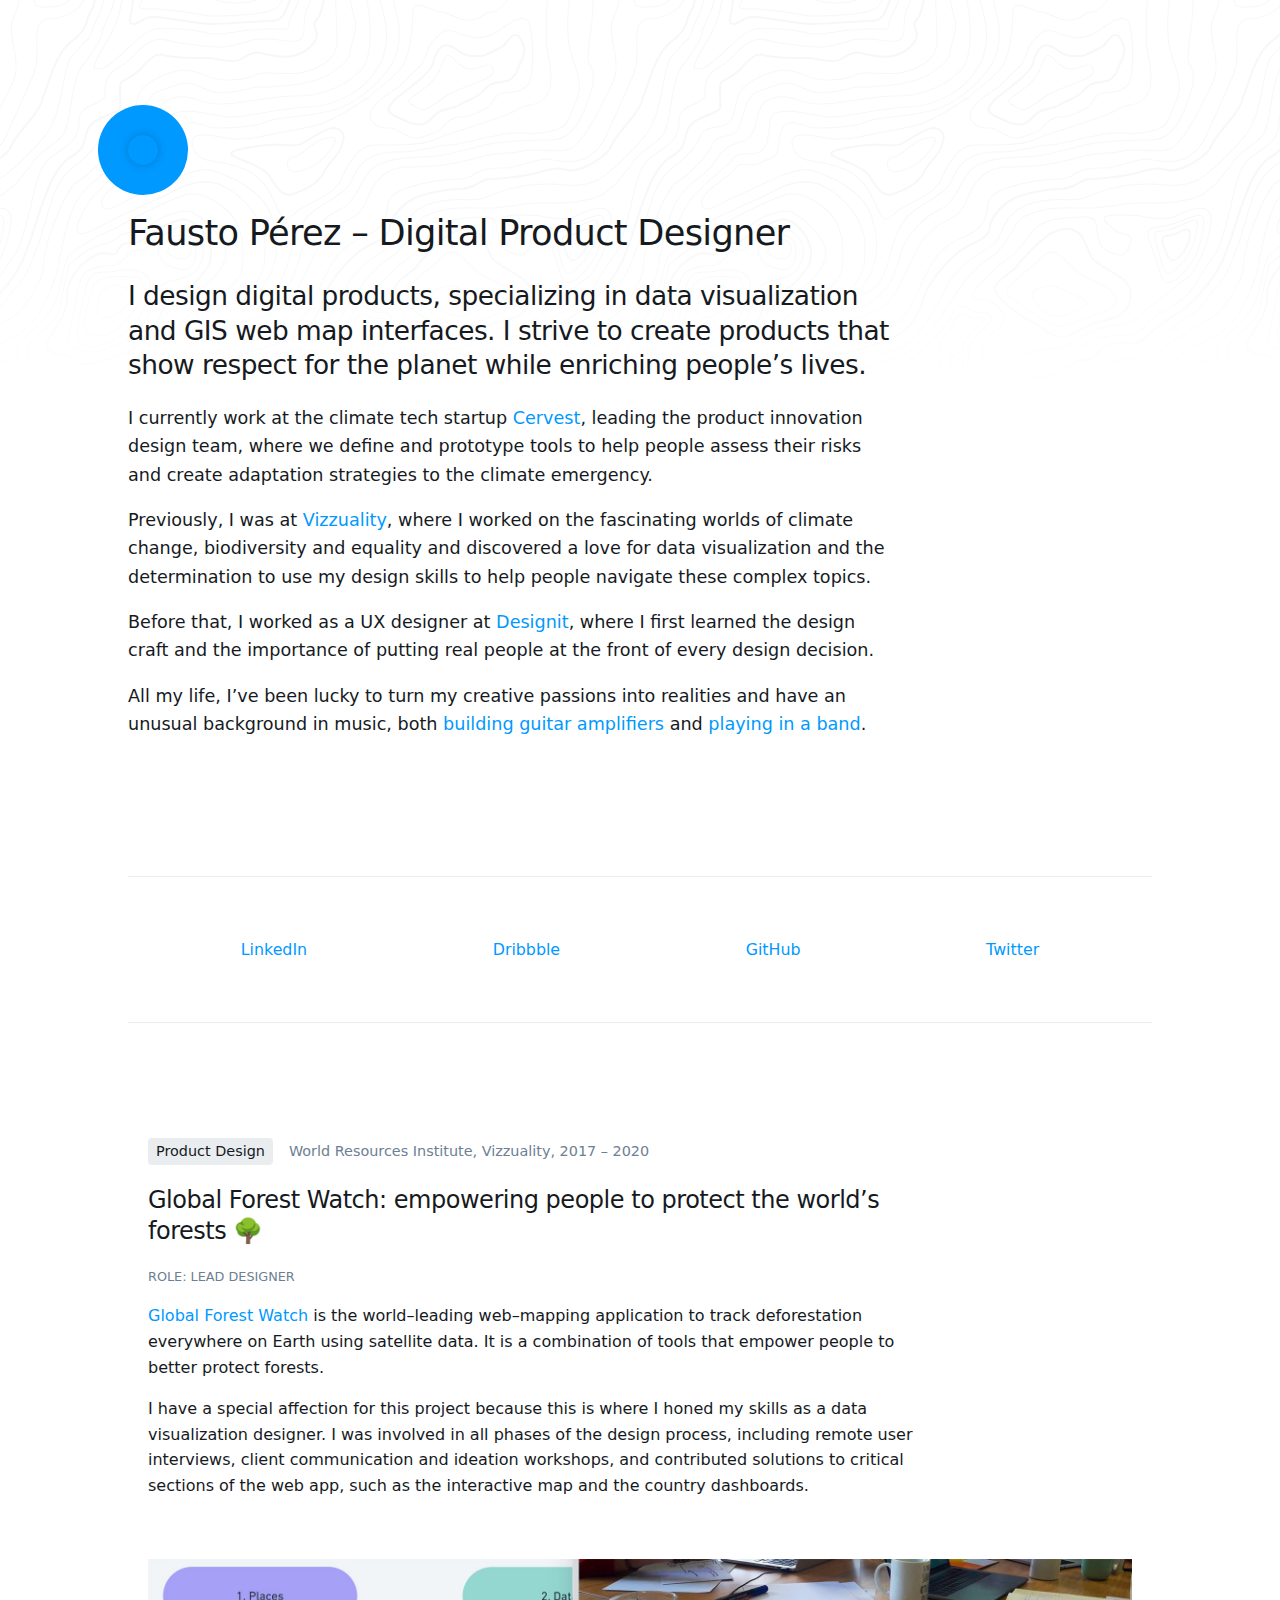
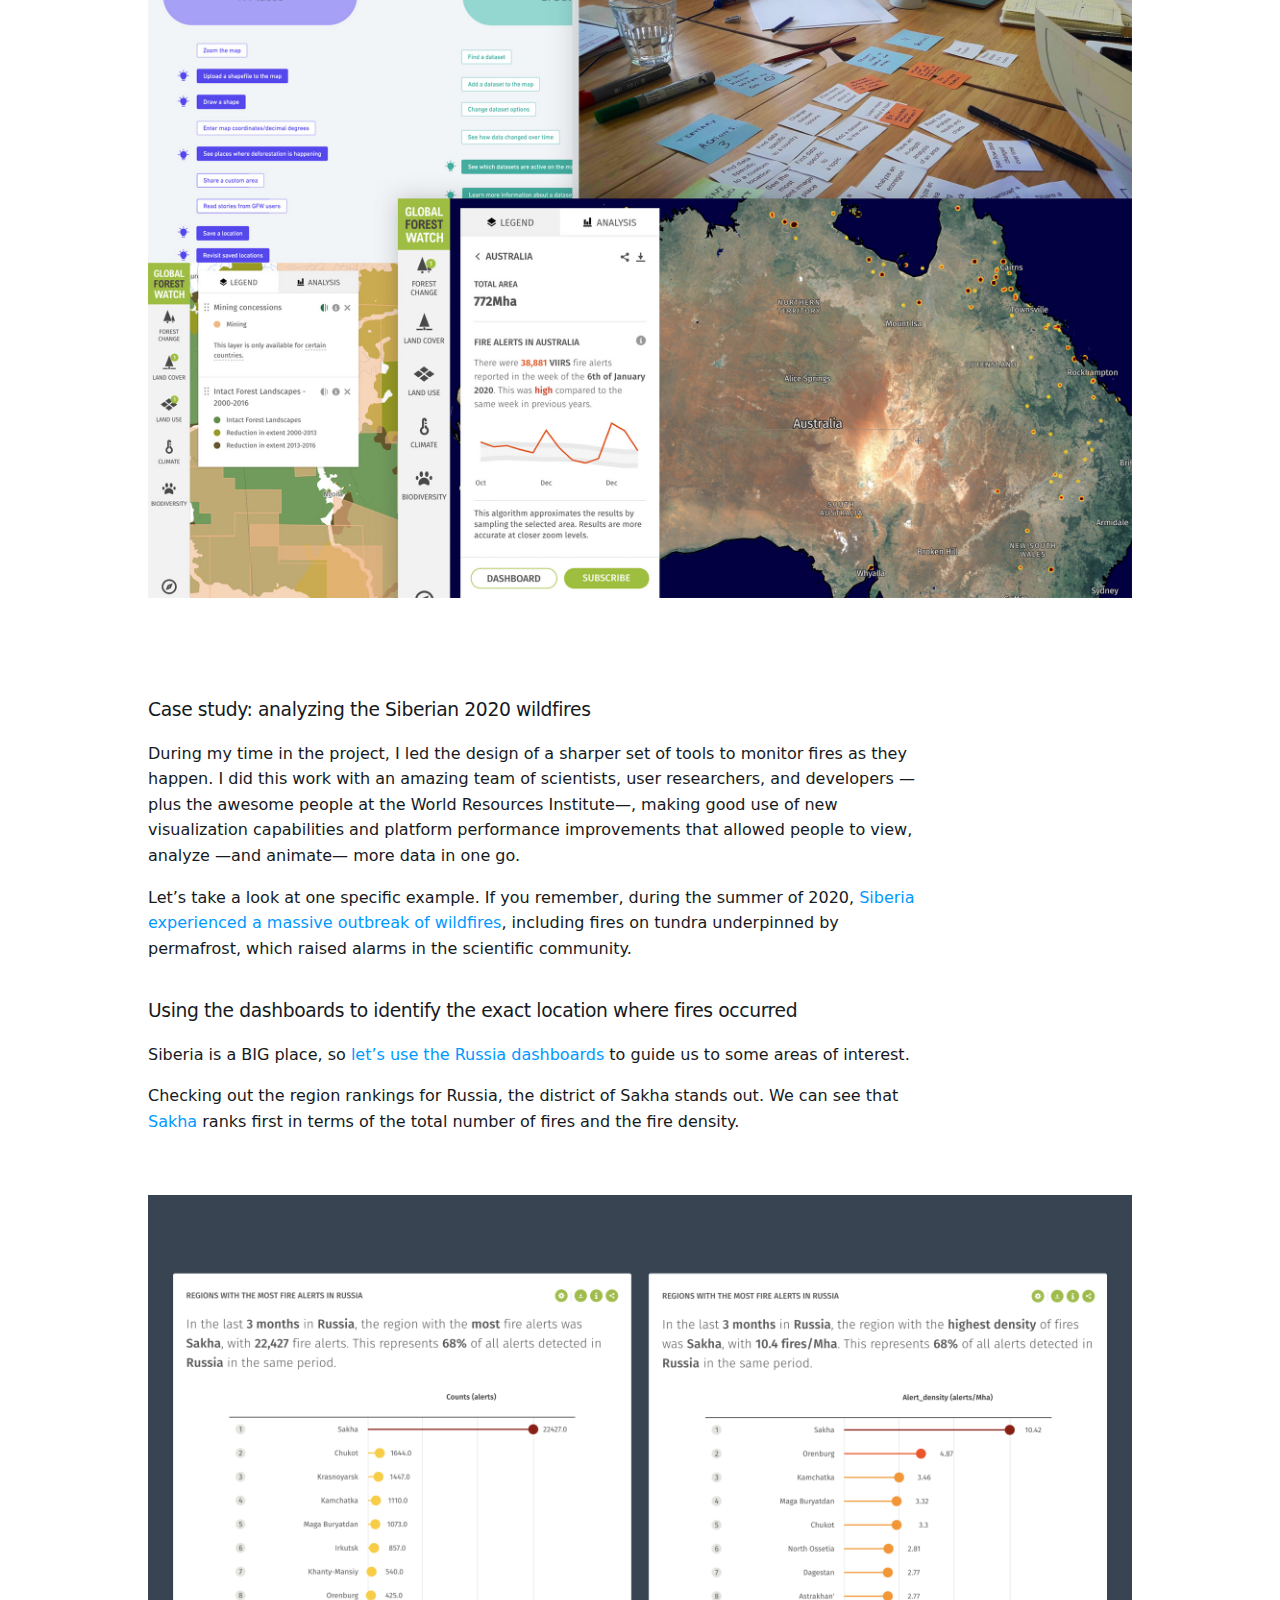
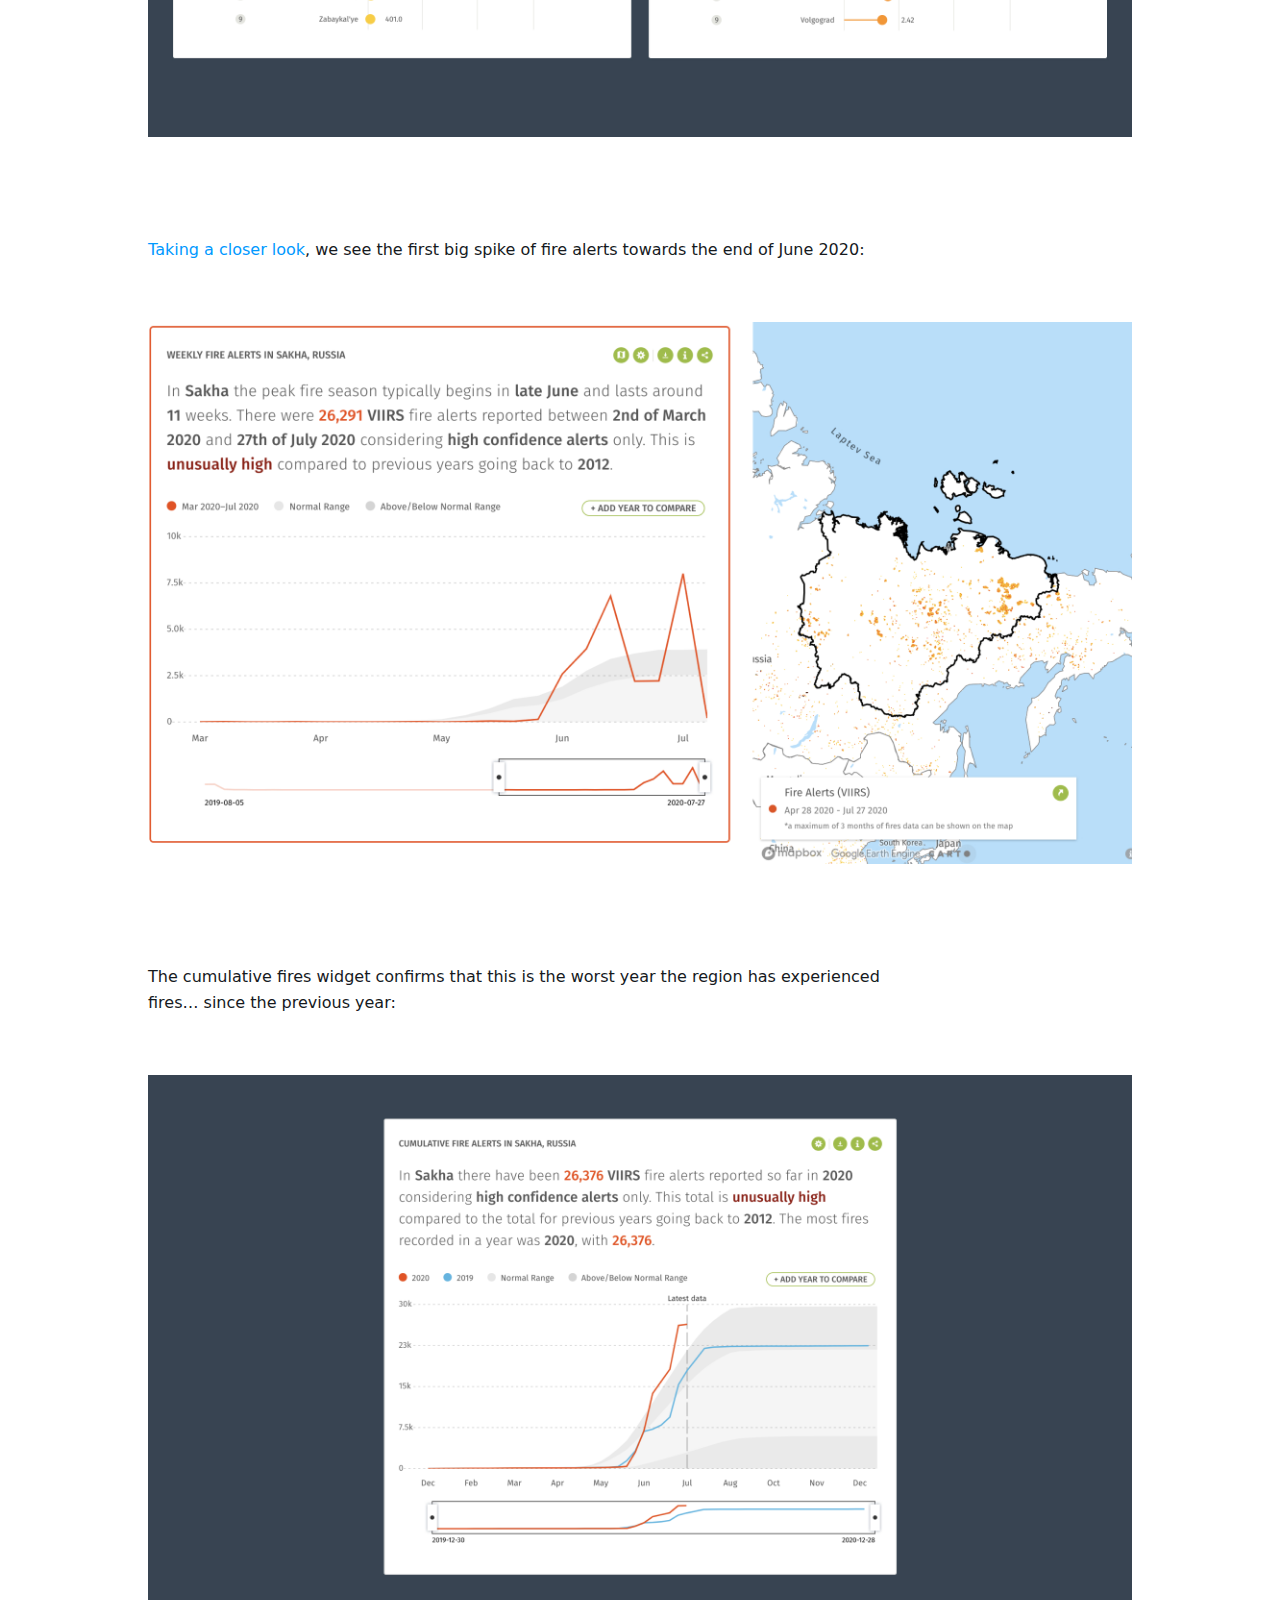
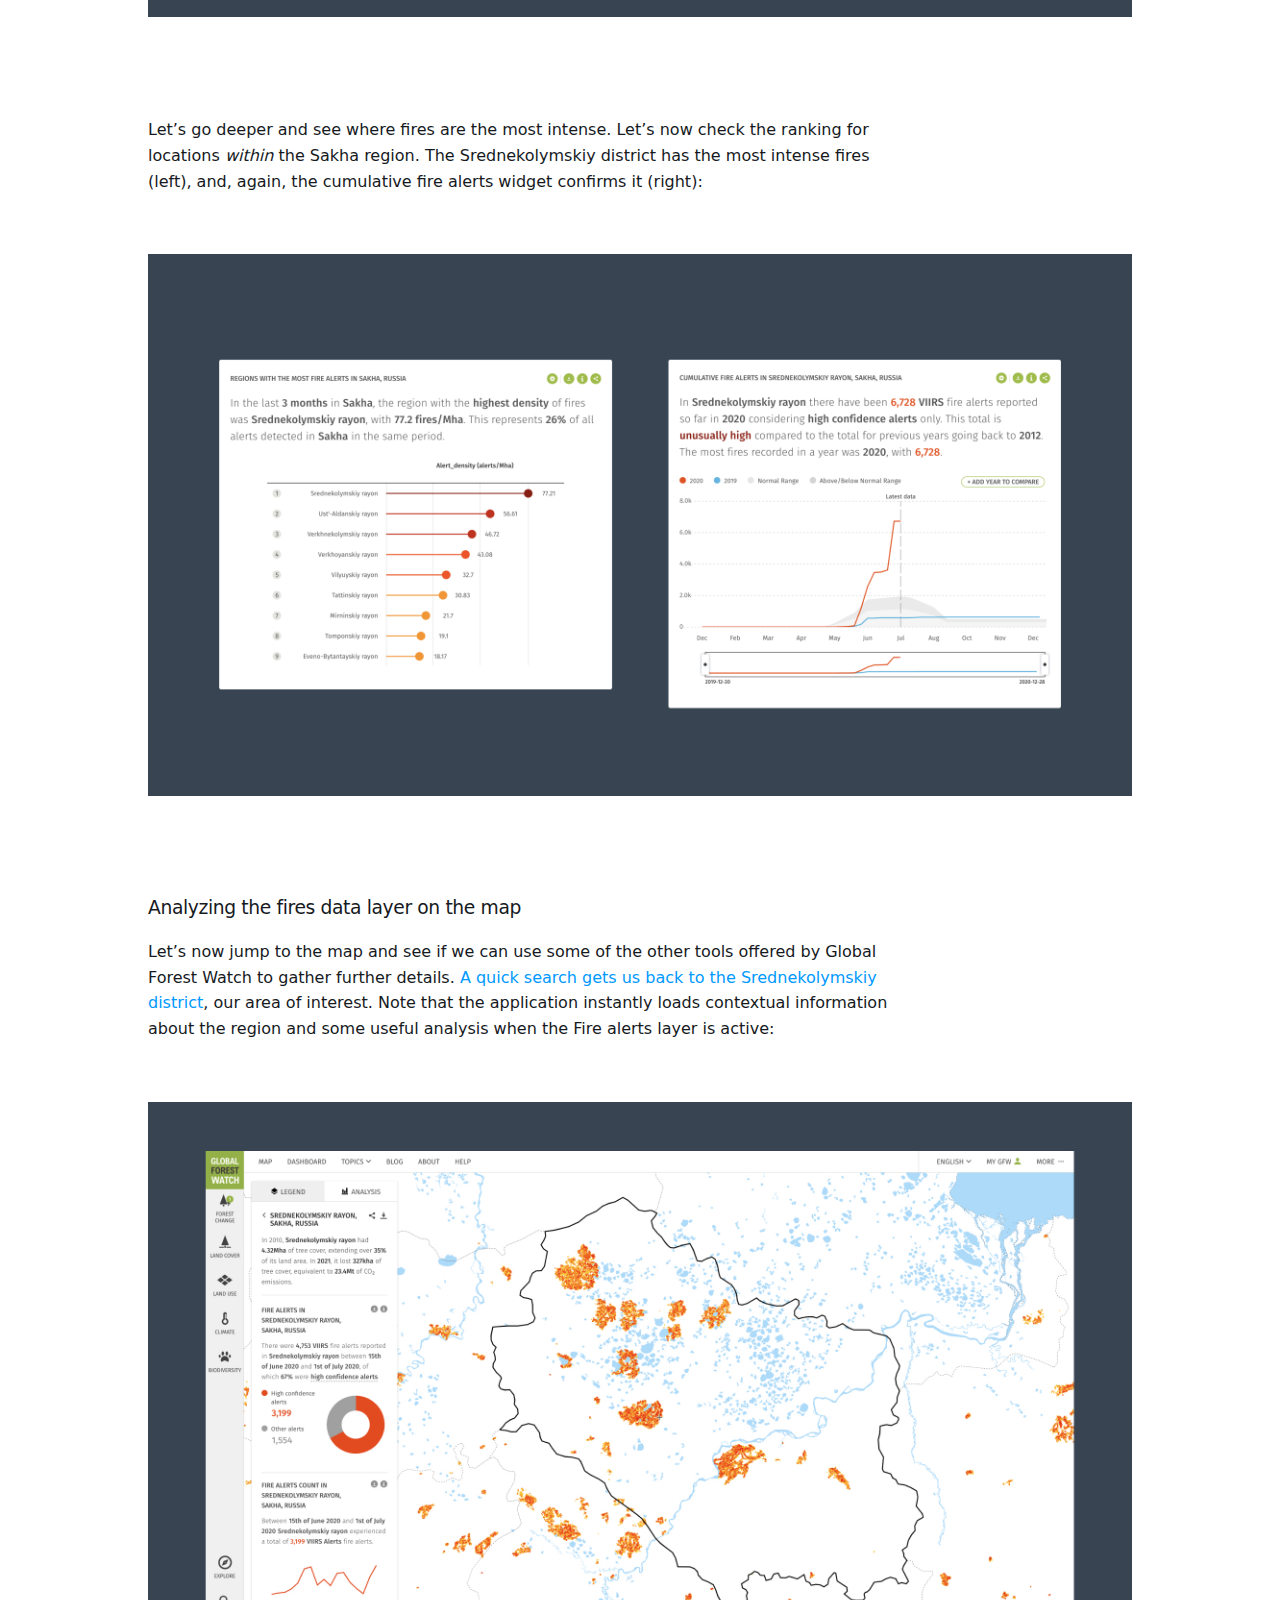
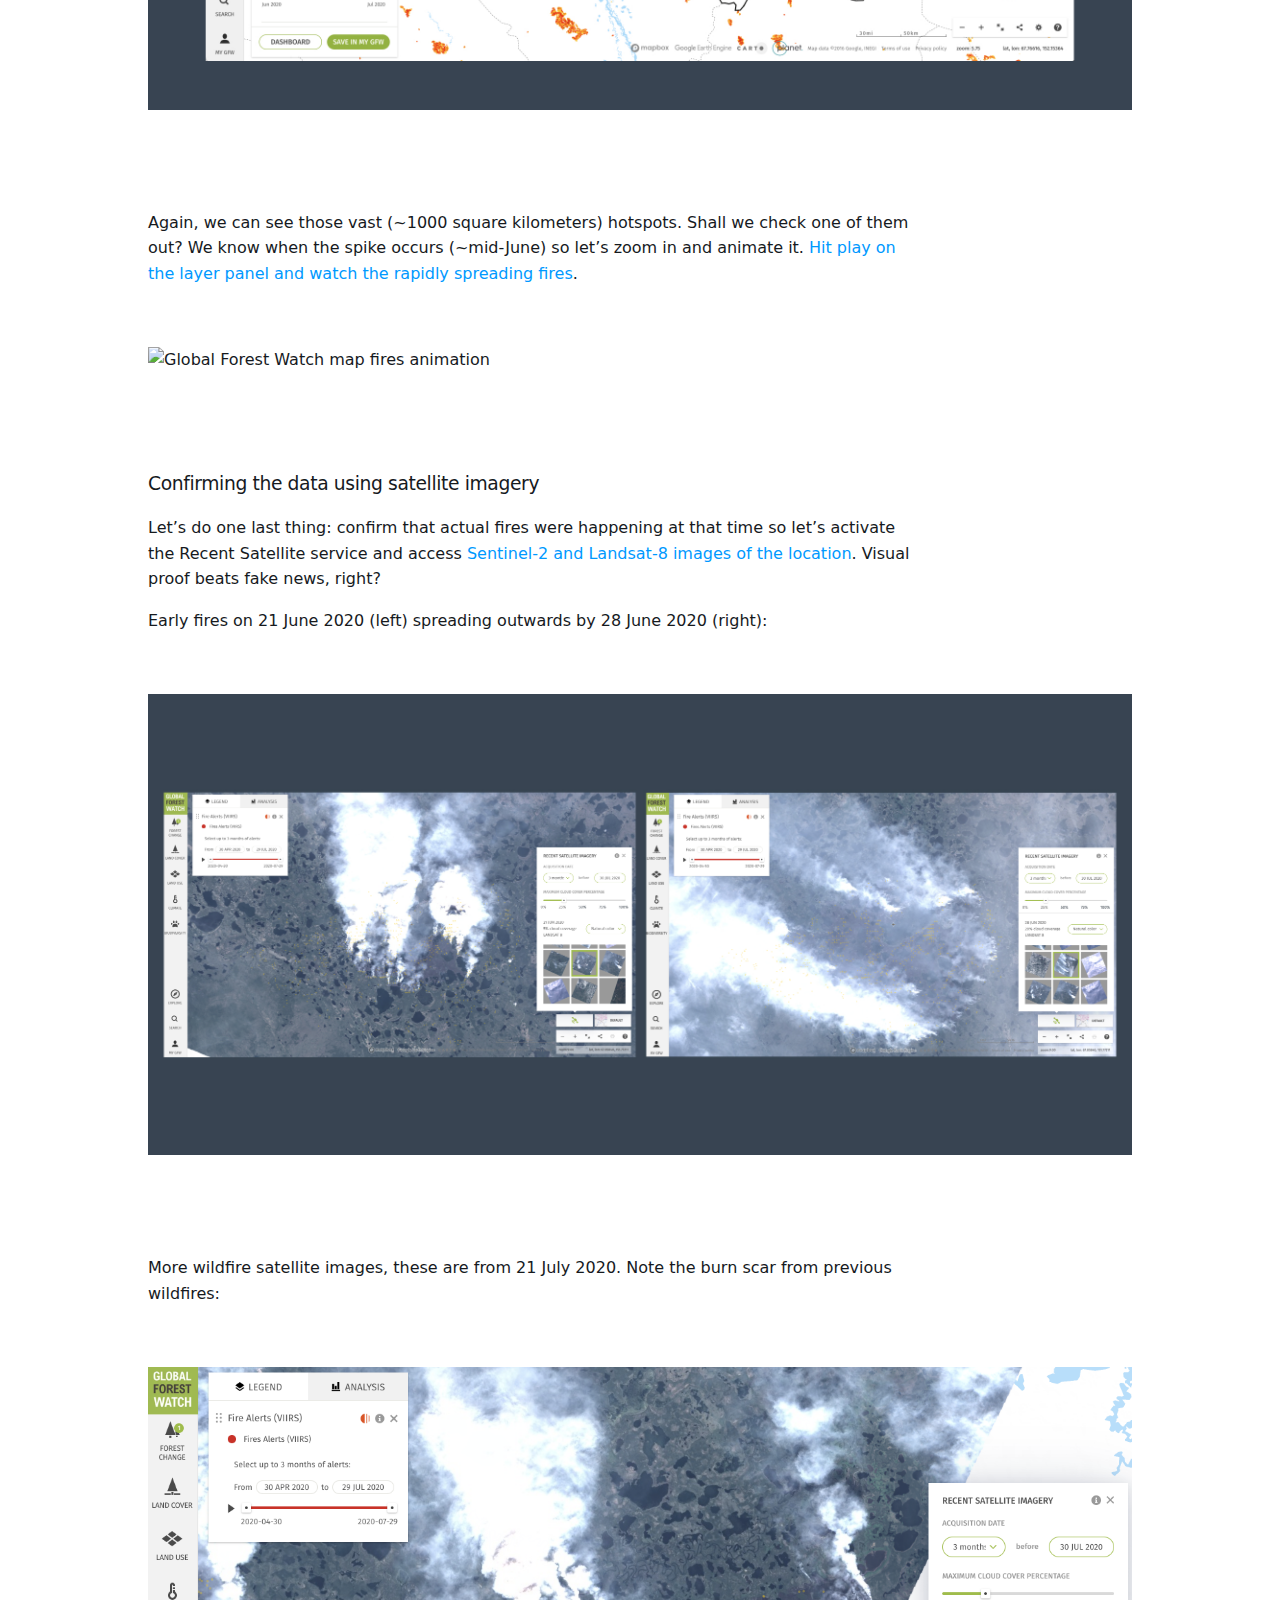
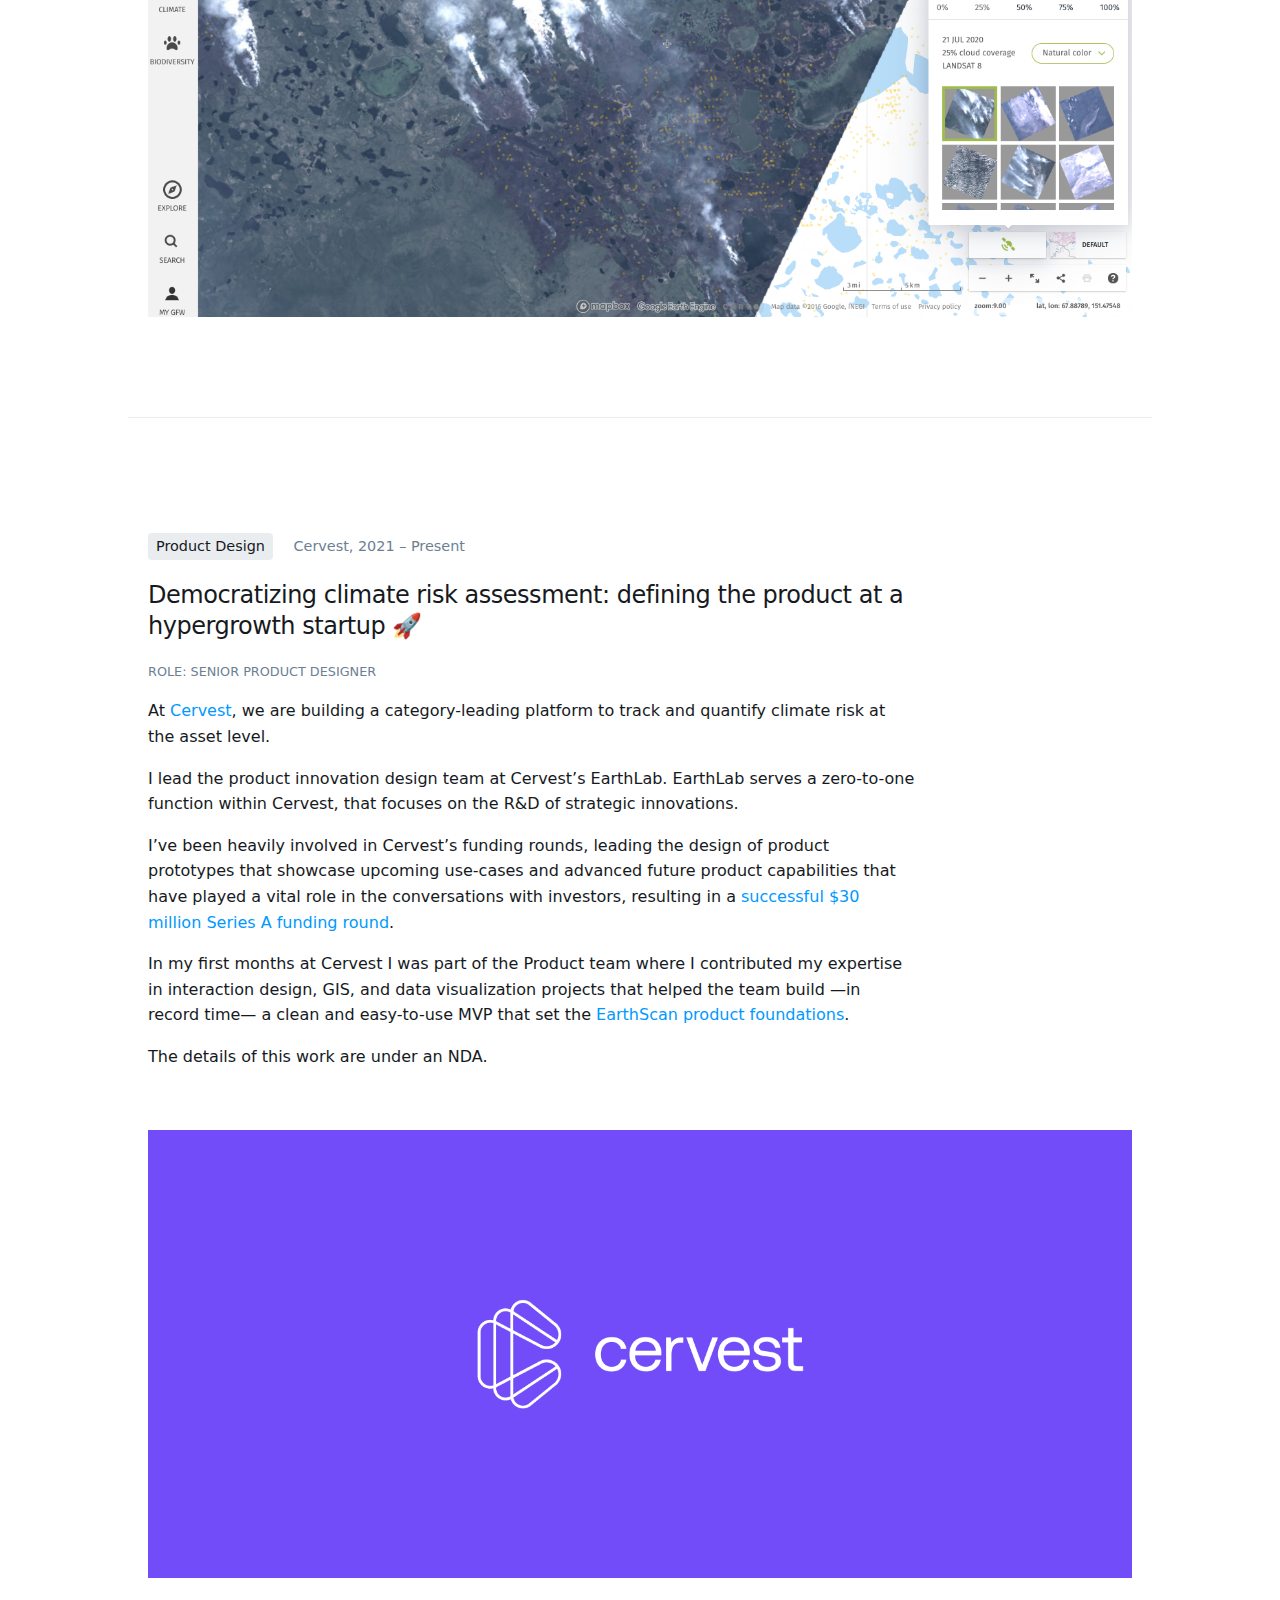
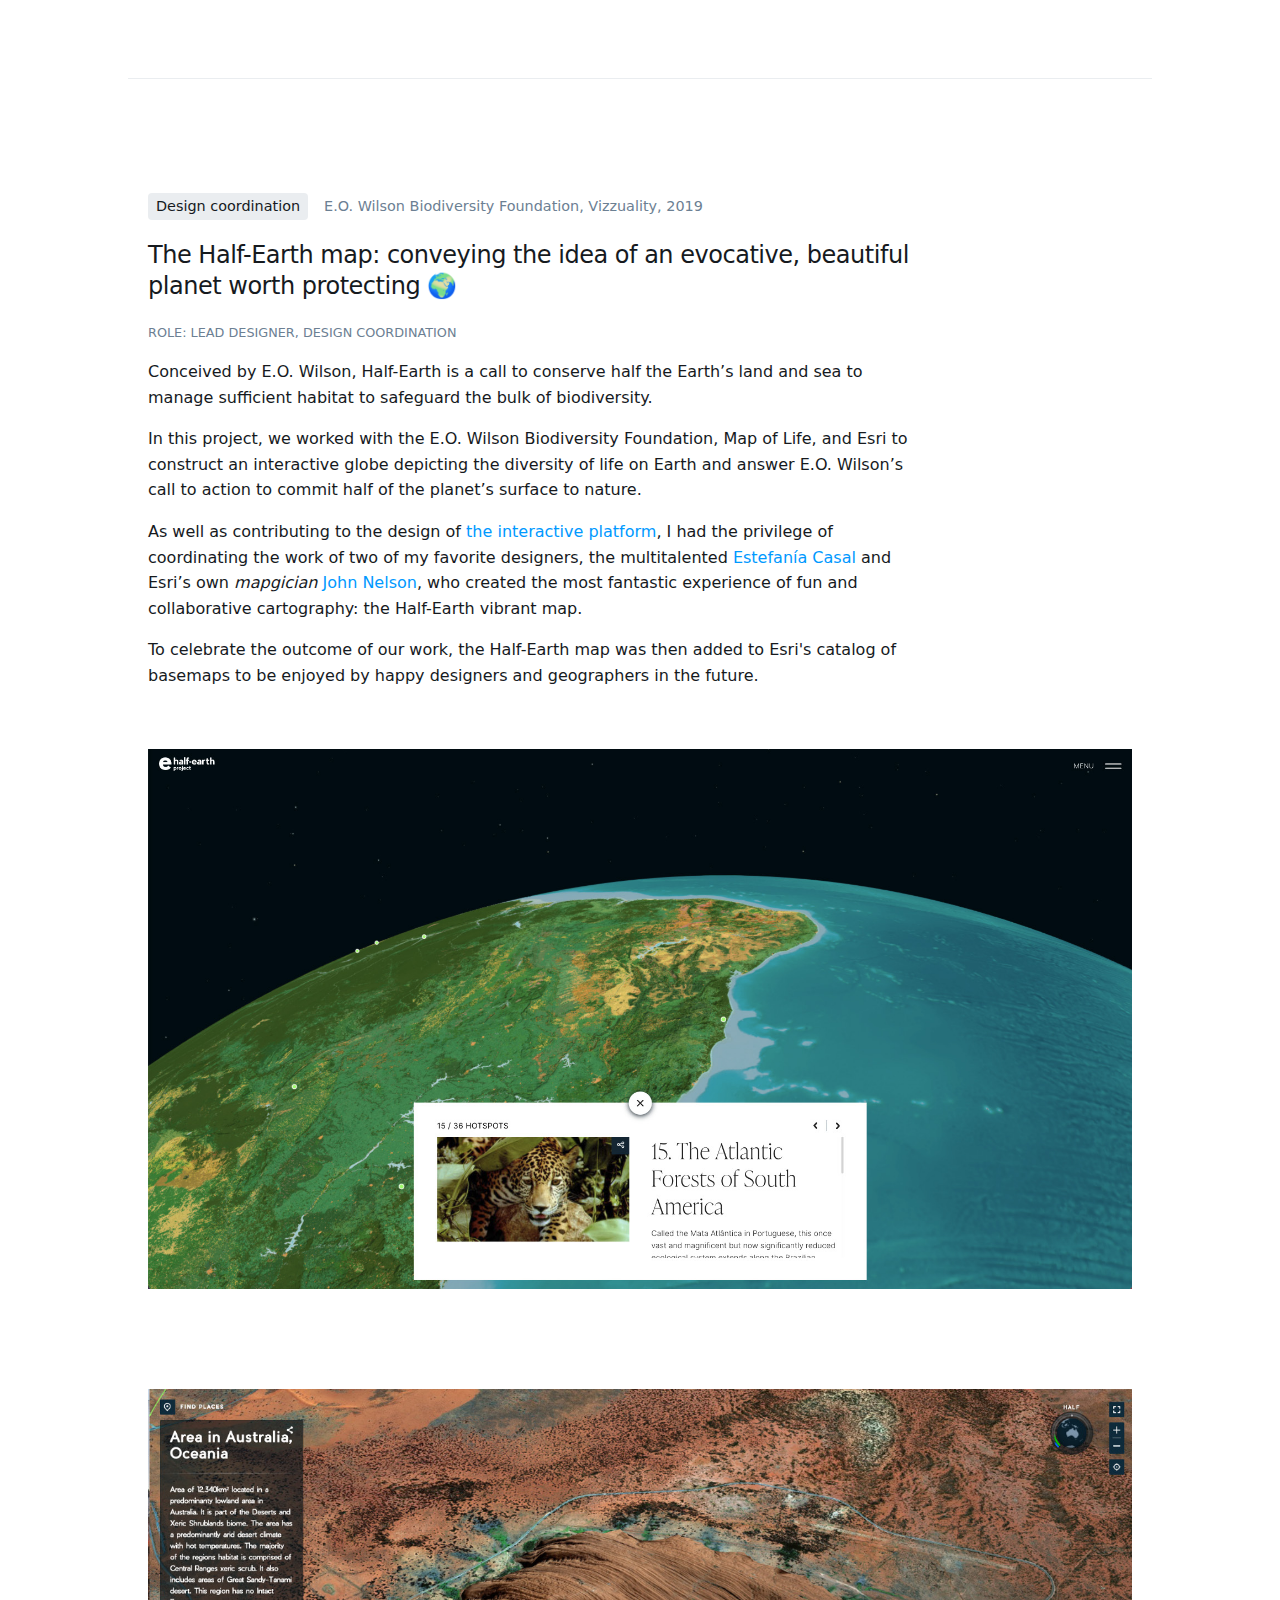
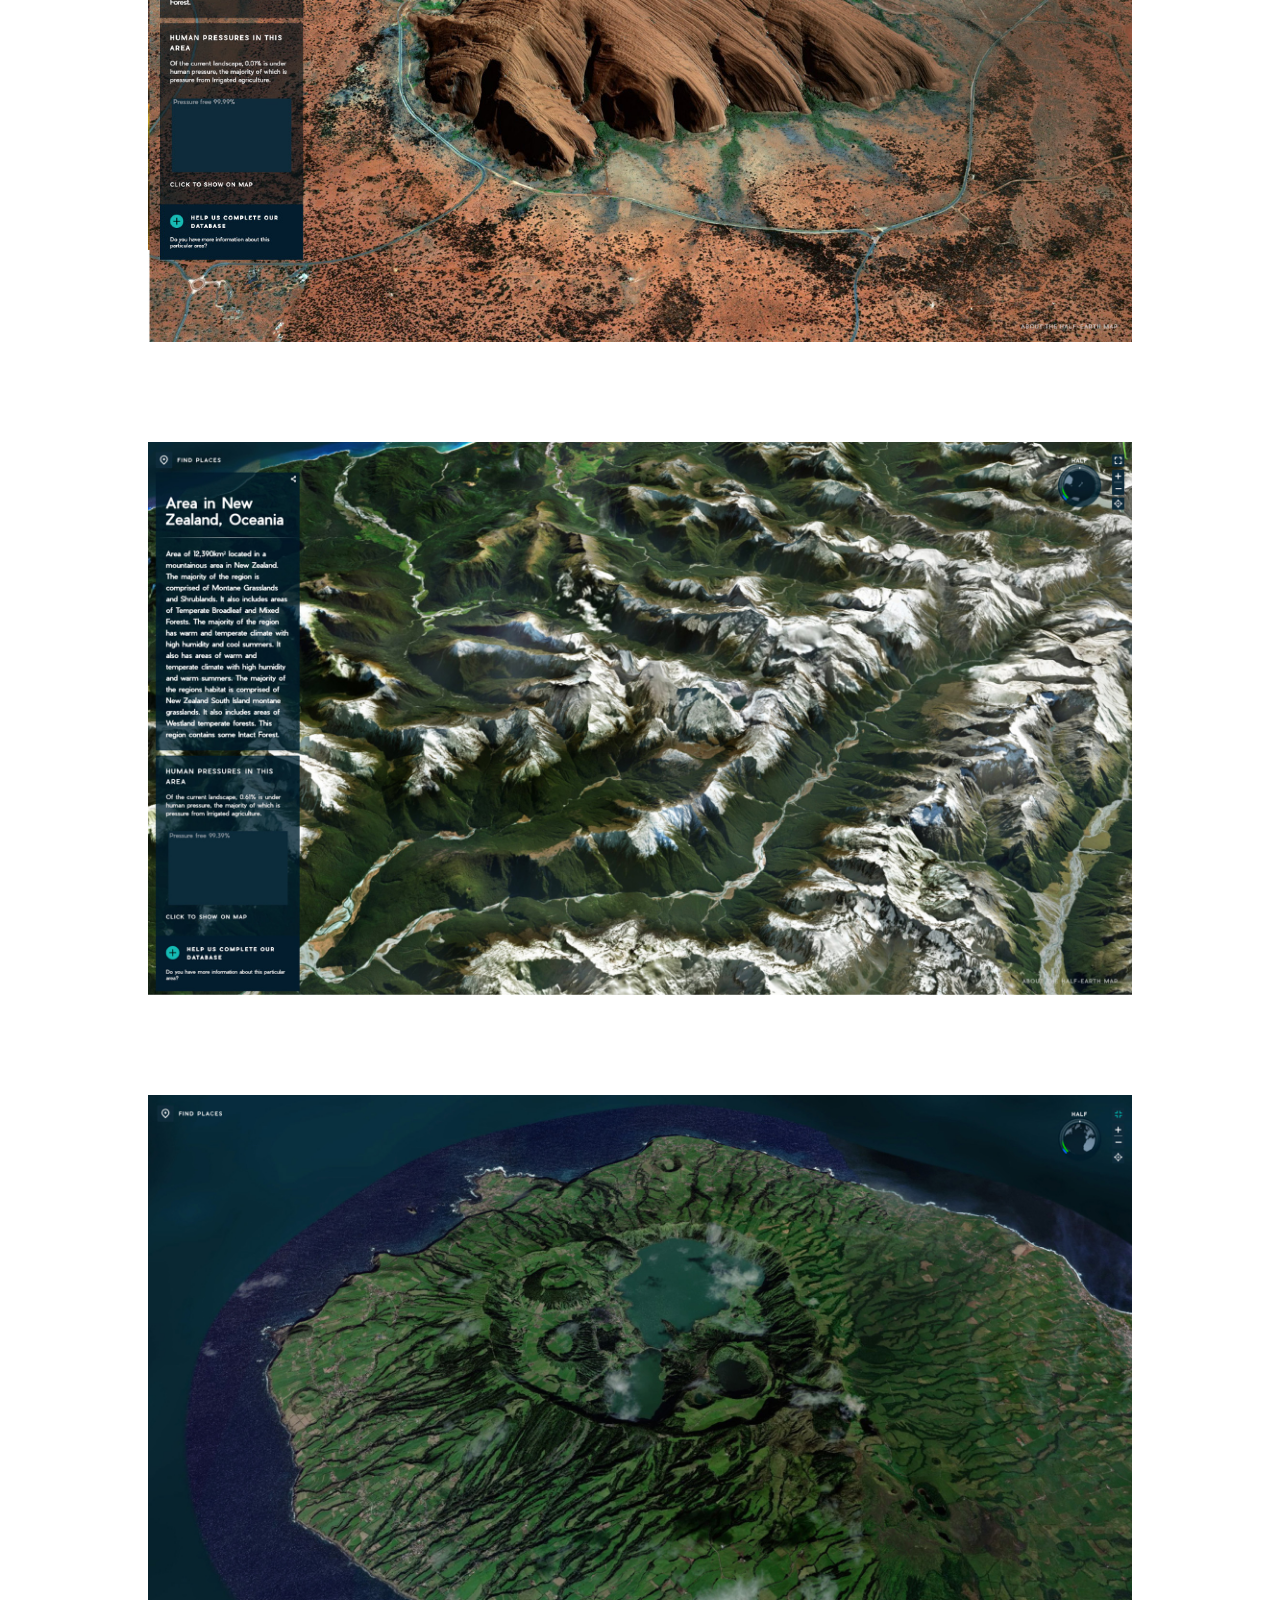
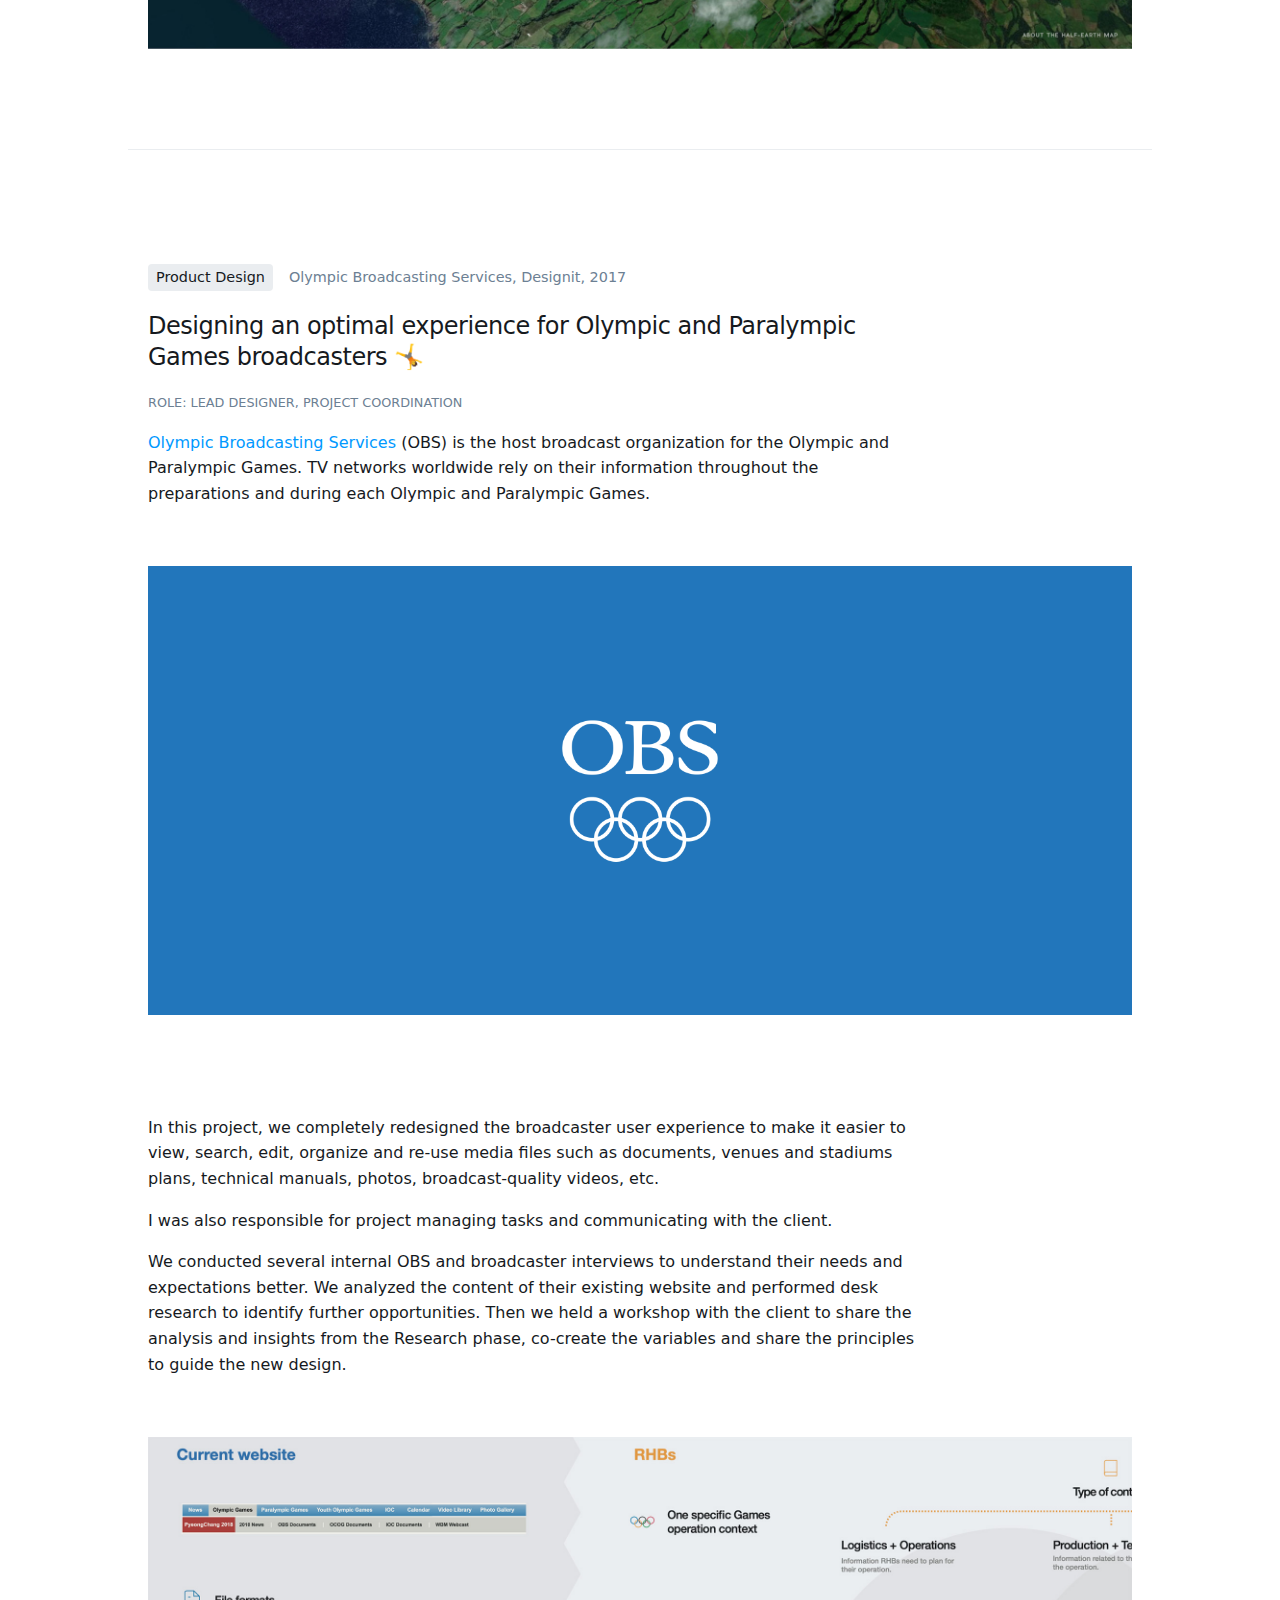
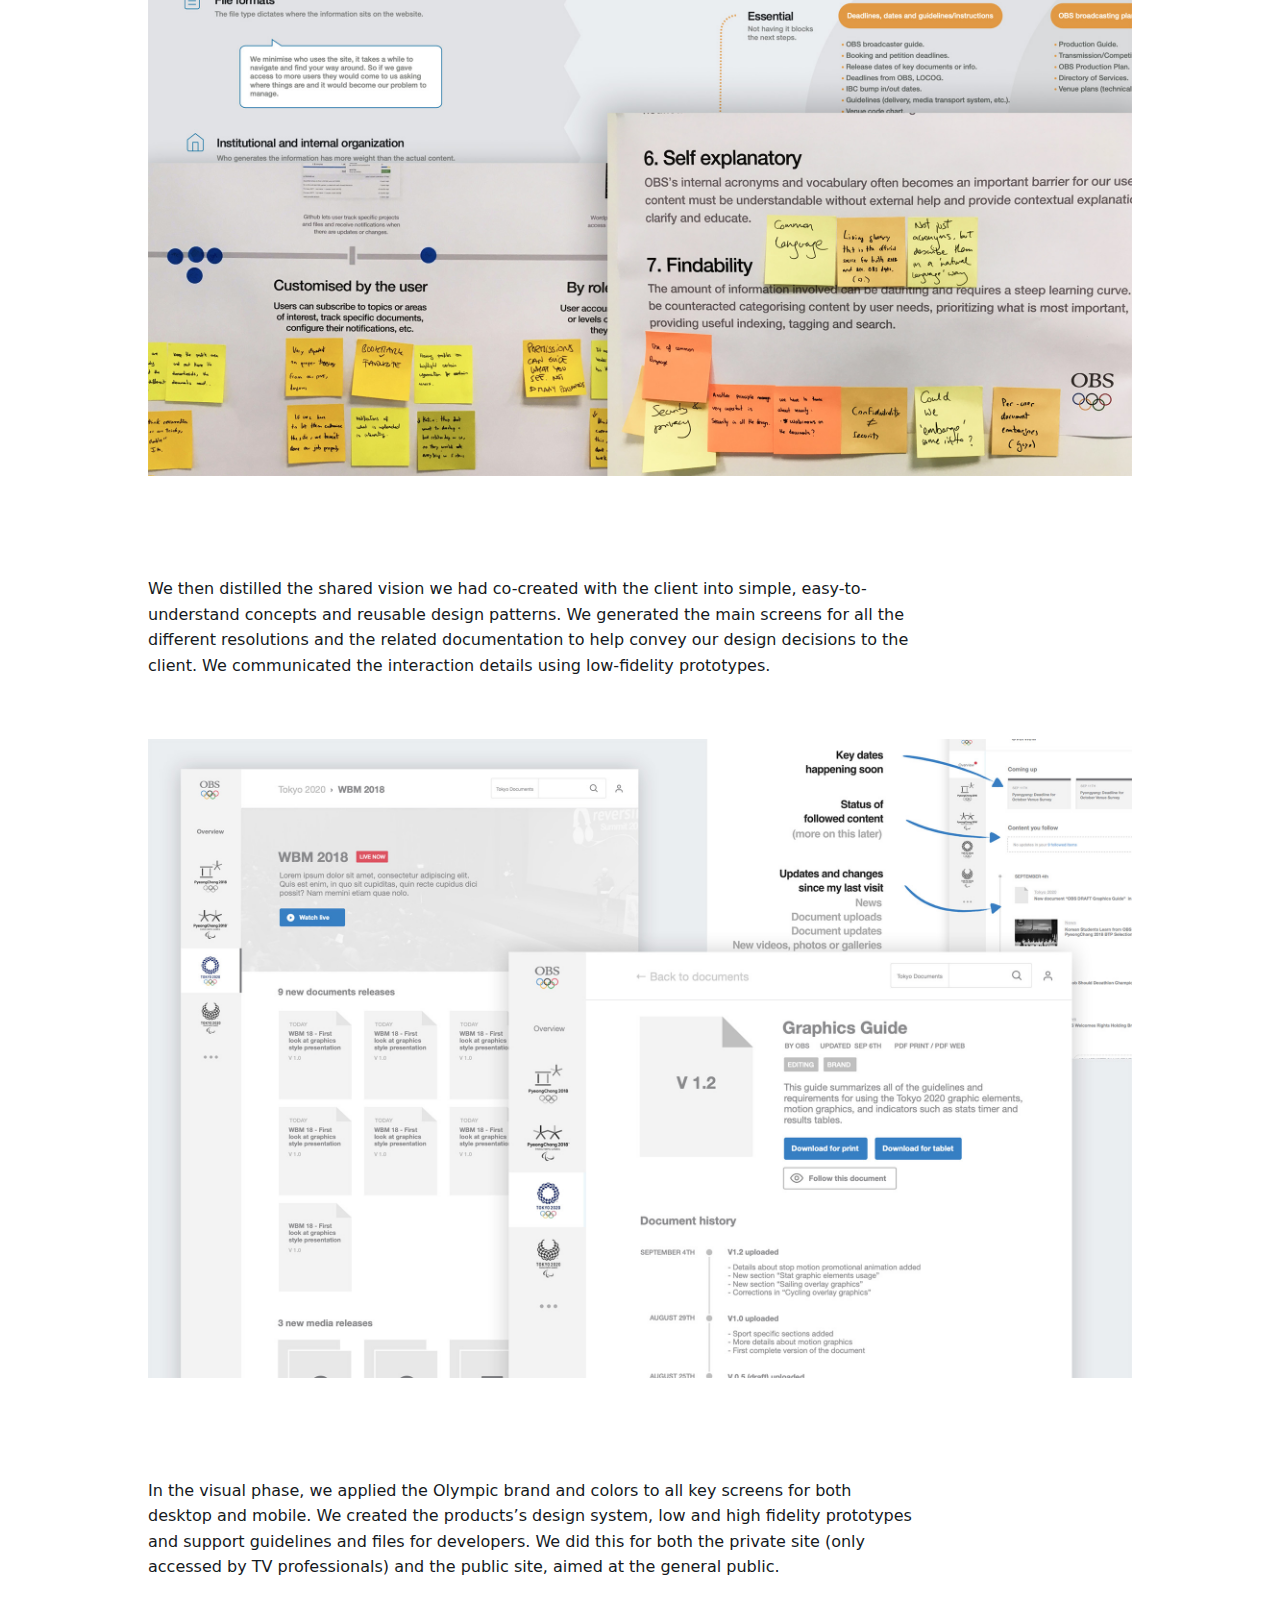
==== index.html @ cf1fb71d "Correct typo" ====
<!DOCTYPE html>
<html lang="en">
<head>
    <title>Fausto Pérez – Digital Product Designer</title>
    <meta charset="utf-8">
    <meta http-equiv="X-UA-Compatible" content="IE=edge">
    <meta name="viewport" content="width=device-width, initial-scale=1">
    <meta name="author" content="Fausto Pérez"/>
    <meta name="description" content="I design digital products, specializing in data visualization and GIS web map interfaces. I strive to create products that show respect for the planet while enriching people’s lives."/>
    <link rel="apple-touch-icon" sizes="180x180" href="/apple-touch-icon.png">
    <link rel="icon" type="image/png" sizes="32x32" href="/favicon-32x32.png">
    <link rel="icon" type="image/png" sizes="16x16" href="/favicon-16x16.png">
    <link rel="manifest" href="/site.webmanifest">
    <link rel="mask-icon" href="/safari-pinned-tab.svg" color="#5bbad5">
    <meta name="msapplication-TileColor" content="#da532c">
    <meta name="theme-color" content="#ffffff">
    <link rel="stylesheet" href="css/styles.css">
    <link rel="stylesheet" href="css/pattern_bg.css">
</head>
<body>
    <div class="pattern"></div>
    <header>
        <div class="icon">
            <div class="pulsating-circle"></div>
        </div>
        <h1>Fausto Pérez – Digital Product Designer</h1>
        <h2>I design digital products, specializing in data visualization and GIS web map interfaces. I strive to create products that show respect for the planet while enriching people’s lives.</h2>
        <p>I currently work at the climate tech startup <a href="https://cervest.earth">Cervest</a>, leading the product innovation design team, where we define and prototype tools to help people assess their risks and create adaptation strategies to the climate emergency.</p>
		<p>Previously, I was at <a href="https://vizzuality.com/">Vizzuality</a>, where I worked on the fascinating worlds of climate change, biodiversity and equality and discovered a love for data visualization and the determination to use my design skills to help people navigate these complex topics.</p>
        <p>Before that, I worked as a UX designer at <a href="https://www.designit.com/">Designit</a>, where I first learned the design craft and the importance of putting real people at the front of every design decision.</p>
		<p>All my life, I’ve been lucky to turn my creative passions into realities and have an unusual background in music, both <a href="http://faustone.com/">building guitar amplifiers</a> and <a href="https://play.spotify.com/artist/60DBQyJdsDMwQxr4cZ9twV">playing in a band</a>.</p>
    </header>
    <section class="contact">
        <ul>
            <li><a href="https://www.linkedin.com/in/faustoperez">LinkedIn</a></li>
			<li><a href="https://dribbble.com/faustoperez">Dribbble</a></li>
			<li><a href="https://github.com/faustoperez">GitHub</a></li>
			<li><a href="https://twitter.com/imfausto">Twitter</a></li>
        </ul>
    </section>
    <section class="detail">
        <p class="overhead"><span>Product Design</span>World Resources Institute, Vizzuality, 2017 – 2020</p>
        <h2>Global Forest Watch: empowering people to protect the world’s forests 🌳</h2>
        <p class="role">Role: Lead Designer</p>
        <p><a href="https://www.globalforestwatch.org/">Global Forest Watch</a> is the world–leading web–mapping application to track deforestation everywhere on Earth using satellite data. It is a combination of tools that empower people to better protect forests.</p>
        <p>I have a special affection for this project because this is where I honed my skills as a data visualization designer. I was involved in all phases of the design process, including remote user interviews, client communication and ideation workshops, and contributed solutions to critical sections of the web app, such as the interactive map and the country dashboards.</p>
        <img src="img/gfw00.jpeg" alt="Global Forest Watch">
        <h3>Case study: analyzing the Siberian 2020 wildfires</h3>
        <p>During my time in the project, I led the design of a sharper set of tools to monitor fires as they happen. I did this work with an amazing team of scientists, user researchers, and developers —plus the awesome people at the World Resources Institute—, making good use of new visualization capabilities and platform performance improvements that allowed people to view, analyze —and animate— more data in one go.</p>

        <p>Let’s take a look at one specific example. If you remember, during the summer of 2020, <a href="https://www.nationalgeographic.com/science/article/heat-wave-thawed-siberia-now-on-fire"> Siberia experienced a massive outbreak of wildfires</a>, including fires on tundra underpinned by permafrost, which raised alarms in the scientific community.</p>
    

        <h3>Using the dashboards to identify the exact location where fires occurred</h3>
        <p>Siberia is a BIG place, so <a href="https://gfw.global/3fnHoVv">let’s use the Russia dashboards</a> to guide us to some areas of interest.</p>

        <p>Checking out the region rankings for Russia, the district of Sakha stands out. We can see that <a href="https://gfw.global/2P90DaD">Sakha</a> ranks first in terms of the total number of fires and the fire density.</p>

        <img src="img/gfw02.jpg" alt="Global Forest Watch Fires widgets">

        <p><a href="https://gfw.global/30qbaED">Taking a closer look</a>, we see the first big spike of fire alerts towards the end of June 2020:</p>

        <img src="img/gfw03.jpg" alt="Global Forest Watch Fires widgets">
            
        <p>The cumulative fires widget confirms that this is the worst year the region has experienced fires… since the previous year:</p>

        <img src="img/gfw04.jpg" alt="Global Forest Watch Fires widgets">


        <p>Let’s go deeper and see where fires are the most intense. Let’s now check the ranking for locations <em>within</em> the Sakha region. The Srednekolymskiy district has the most intense fires (left), and, again, the cumulative fire alerts widget confirms it (right):</p>

        <img src="img/gfw05.jpg" alt="Global Forest Watch Fires widgets">

        <h3>Analyzing the fires data layer on the map</h3>

        <p>Let’s now jump to the map and see if we can use some of the other tools offered by Global Forest Watch to gather further details. <a href="https://gfw.global/3MBDGI8">A quick search gets us back to the Srednekolymskiy district</a>, our area of interest. Note that the application instantly loads contextual information about the region and some useful analysis when the Fire alerts layer is active:</p>

        <img src="img/gfw06.jpg" alt="Global Forest Watch map">

        <p>Again, we can see those vast (~1000 square kilometers) hotspots. Shall we check one of them out? We know when the spike occurs (~mid-June) so let’s zoom in and animate it. <a href="https://gfw.global/3MzsOea">Hit play on the layer panel and watch the rapidly spreading fires</a>.</p>

        <img src="img/gfw07.gif" alt="Global Forest Watch map fires animation">

        <h3>Confirming the data using satellite imagery</h3>

        <p>Let’s do one last thing: confirm that actual fires were happening at that time so let’s activate the Recent Satellite service and access <a href="https://gfw.global/3aKBe4Q">Sentinel-2 and Landsat-8 images of the location</a>. Visual proof beats fake news, right?</p>

        <p>Early fires on 21 June 2020 (left) spreading outwards by 28 June 2020 (right):</p>

        <img src="img/gfw08.jpg" alt="Global Forest Watch map, satellite images of fires in Siberia in June 2020">

        <p>More wildfire satellite images, these are from 21 July 2020. Note the burn scar from previous wildfires:</p>

        <img src="img/gfw09.png" alt="Global Forest Watch map, satellite images of fires in Siberia in July 2020">


    </section>
    <section class="detail">
        <p class="overhead"><span>Product Design</span> Cervest, 2021 – Present</p>
        <h2>Democratizing climate risk assessment: defining the product at a hypergrowth startup 🚀</h2>
        <p class="role">Role: Senior Product Designer</p>
        <p>At <a href="https://cervest.earth/">Cervest</a>, we are building a category-leading platform to track and quantify climate risk at the asset level.</p>
        <p>I lead the product innovation design  team at Cervest’s EarthLab. EarthLab serves a zero-to-one function within Cervest, that focuses on the R&D of strategic innovations.</p>
        <p>I’ve been heavily involved in Cervest’s funding rounds, leading the design of product prototypes that showcase upcoming use-cases and advanced future product capabilities that have played a vital role in the conversations with investors, resulting in a <a href="https://cervest.earth/news/cervest-raises-30m-series-a-round-to-lead-new-40-billion-climate-intelligence-market">successful $30 million Series A funding round</a>.</p>
        <p>In my first months at Cervest I was part of the Product team where I contributed my expertise in interaction design, GIS, and data visualization projects that helped the team build —in record time— a clean and easy-to-use MVP that set the <a href="https://cervest.earth/earthscan"> EarthScan product foundations</a>.</p>
        <p>The details of this work are under an NDA.</p>
        <img src="img/cervest.png" alt="Cervest logo">
    </section>
    <section class="detail">
        <p class="overhead"><span>Design coordination</span>E.O. Wilson Biodiversity Foundation, Vizzuality, 2019</p>
        <h2>The Half-Earth map: conveying the idea of an evocative, beautiful planet worth protecting 🌍</h2>
        <p class="role">Role: Lead designer, Design coordination</p>
        <p>Conceived by E.O. Wilson, Half-Earth is a call to conserve half the Earth’s land and sea to manage sufficient habitat to safeguard the bulk of biodiversity.</p>
        <p>In this project, we worked with the E.O. Wilson Biodiversity Foundation, Map of Life, and Esri to construct an interactive globe depicting the diversity of life on Earth and answer E.O. Wilson’s call to action to commit half of the planet’s surface to nature.</p>
        <p>As well as contributing to the design of <a href="https://map.half-earthproject.org/">the interactive platform</a>, I had the privilege of coordinating the work of two of my favorite designers, the multitalented <a href="https://stefaniacasal.com/">Estefanía Casal</a> and Esri’s own <em>mapgician</em> <a href="https://www.esri.com/arcgis-blog/products/arcgis-pro/mapping/creating-the-half-earth-vibrant-basemap/">John Nelson</a>, who created the most fantastic experience of fun and collaborative cartography: the Half-Earth vibrant map.</p>
        <p>To celebrate the outcome of our work, the Half-Earth map was then added to Esri's catalog of basemaps to be enjoyed by happy designers and geographers in the future.</p>
        <!-- <img src="img/he04.jpg" alt="Half-Earth Platform"> -->
        <img src="img/he01.jpg" alt="Half-Earth Priority Places of the Biosphere">
        <img src="img/he03.jpg" alt="Half-Earth map detail">
        <img src="img/he05.jpg" alt="Half-Earth map detail">
        <img src="img/he06.jpg" alt="Half-Earth map detail">
    </section>
    <section class="detail">
        <p class="overhead"><span>Product Design</span>Olympic Broadcasting Services, Designit, 2017</p>
        <h2>Designing an optimal experience for Olympic and Paralympic Games broadcasters 🤸</h2>
        <p class="role">Role: Lead designer, Project coordination</p>
        <p><a href="https://www.obs.tv/home">Olympic Broadcasting Services</a> (OBS) is the host broadcast organization for the Olympic and Paralympic Games. TV networks worldwide rely on their information throughout the preparations and during each Olympic and Paralympic Games.</p>
        <img src="img/obs01.png" alt="Olympic Broadcasting Services logo">
        <p>In this project, we completely redesigned the broadcaster user experience to make it easier to view, search, edit, organize and re-use media files such as documents, venues and stadiums plans, technical manuals, photos, broadcast-quality videos, etc.</p>
        <p>I was also responsible for project managing tasks and communicating with the client.</p>
        <p>We conducted several internal OBS and broadcaster interviews to understand their needs and expectations better. We analyzed the content of their existing website and performed desk research to identify further opportunities. Then we held a workshop with the client to share the analysis and insights from the Research phase, co-create the variables and share the principles to guide the new design.</p>
        <img src="img/obs02.jpg" alt="Olympic Broadcasting Services workshop">
        <p>We then distilled the shared vision we had co-created with the client into simple, easy-to-understand concepts and reusable design patterns. We generated the main screens for all the different resolutions and the related documentation to help convey our design decisions to the client. We communicated the interaction details using low-fidelity prototypes.</p>
        <img src="img/obs03.jpg" alt="Olympic Broadcasting Services wireframes">
        <p>In the visual phase, we applied the Olympic brand and colors to all key screens for both desktop and mobile. We created the products’s design system, low and high fidelity prototypes and support guidelines and files for developers. We did this for both the private site (only accessed by TV professionals) and the public site, aimed at the general public.</p>
        <img src="img/obs04.jpg" alt="Olympic Broadcasting Services visual screens">
    </section>
    <section class="detail">
        <p class="overhead"><span>Side project</span>Faustone, 2006 – 2012</p>
        <h2>A passion for music: building tube guitar amplifiers and pedals 🎸</h2>
        <p class="role">Role: Everything!</p>
        <p>During my music years, I started a guitar amplifier business. It felt good to build and deliver actual products you could touch, smell and play with. I learned a lot about product design, industrial design, running my own business, and dealing with providers, distributors, and end-users.</p>
        <p>When I no longer had the time to build these boxes, <a href="https://faustone.com/pdf/Faustone_Valve_Klipper_schematic.pdf">I open-sourced the schematics</a> for anyone to try their own.</p>
        <p>A while ago, I made a website about it you can still visit at <a href="https://faustone.com/">faustone.com</a>.</p>
        <img src="img/faustone01.jpg" alt="Faustone pedals">
        <img src="img/faustone02.jpeg" alt="Faustone Fuzz Unit">
        <img src="img/faustone03.jpeg" alt="Faustone Valve Klipper">
    </section>
    <section class="contact">
        <ul>
            <li><a href="https://www.linkedin.com/in/faustoperez">LinkedIn</a></li>
			<li><a href="https://dribbble.com/faustoperez">Dribbble</a></li>
			<li><a href="https://github.com/faustoperez">GitHub</a></li>
			<li><a href="https://twitter.com/imfausto">Twitter</a></li>
        </ul>
    </section>
</body>
</html>
---- css/styles.css ----
:root {
  --text: #161A1E;
  --background: #FFFFFF;
  --light-background: #EAEDF0;
  --light-text: #6C8093;
  --accent: #09f;
}

*,
*:before,
*:after {
    -webkit-box-sizing: border-box;
    -moz-box-sizing: border-box;
    box-sizing: border-box;
    -webkit-font-smoothing: antialiased;
    text-rendering: optimizeLegibility;
}

body {
    font-family: -apple-system, "system-ui", "Segoe UI", Roboto, Oxygen, Ubuntu, Cantarell, "Fira Sans", "Droid Sans", "Helvetica Neue", sans-serif;
    font-size: 1rem;
    line-height: 1.6;
    margin: 0;
    color: var(--text);
    background: var(--background);
}

.pattern {
    width: 100vw;
    position: absolute;
    height: 400px;
    z-index: -2;
    margin: 0;
    padding: 0;
}

.pattern:after {
    content: "";
    position: absolute;
    left: 0;
    bottom: 0;
    height: 400px;
    width: 100vw;
    background: linear-gradient(0deg, rgba(255,255,255,1) 0%, rgba(255,255,255,0) 47%);
}


ul {
    list-style: none;
    margin: 0;
    padding: 0;
}

a {
    color: var(--accent);
    text-decoration: none;
}

a:hover {
    text-decoration: underline;
}

img {
    display: block;
    max-width: 100%;
    height: auto;
    padding-bottom: 40px;
}

img.logo {
    padding-bottom: 20px;
}

h1, h2, h3 {
    letter-spacing: -0.02em;
    font-weight: 500;
    line-height: 1.3;
    max-width: 48rem;
}

h3 {
  margin-top: 2em;
}

header, section {
    border-bottom: 1px solid var(--light-background);
}

p {
    max-width: 48rem;
}

.overhead {
    color: var(--light-text);
    font-size: 0.9em;
}

.overhead span {
    display: inline-block;
    background-color: var(--light-background);
    padding: 2px 8px;
    color: var(--text);
    border-radius: 4px;
    margin-right: 16px;
}

.role {
    color: var(--light-text);
    text-transform: uppercase;
    font-size: 0.8em;
    font-weight: 500;
}


figure {
    margin: 0;
    padding: 0;
}

figcaption {
    font-size: 0.8em;
    color: var(--light-text);
    margin-top: 20px;
}


header, .detail, .contact {
    padding: 100px 20px;
    max-width: 64rem;
    margin: 0 auto;
}

.detail {
    font-size: 1rem;
}

.contact {
    padding: 60px 20px;
    font-size: 0.9em;
}

.contact ul {
    margin: 0 auto;
    max-width: 64rem;
    display: flex;
    justify-content: space-around;
}

.detail img:last-of-type {
    padding-bottom: 0;
}

.icon {
    position: relative;
    margin-bottom: 60px;
    height: 30px;
    width: 30px;
}

.pulsating-circle {
    position: absolute;
    left: 0;
    top: 50%;
    width: 30px;
    height: 30px;
    z-index: -1;
  }
  .pulsating-circle:before {
    content: "";
    position: relative;
    display: block;
    width: 300%;
    height: 300%;
    box-sizing: border-box;
    margin-left: -100%;
    margin-top: -100%;
    border-radius: 45px;
    background-color: var(--accent);
    -webkit-animation: pulse-ring 2.5s cubic-bezier(0.215, 0.61, 0.355, 1) infinite;
            animation: pulse-ring 2.5s cubic-bezier(0.215, 0.61, 0.355, 1) infinite;
  }
  .pulsating-circle:after {
    content: "";
    position: absolute;
    left: 0;
    top: 0;
    display: block;
    width: 100%;
    height: 100%;
    background-color: var(--accent);
    border-radius: 15px;
    box-shadow: 0 0 8px rgba(0, 0, 0, 0.2);
    -webkit-animation: pulse-dot 2.5s cubic-bezier(0.455, 0.03, 0.515, 0.955) -0.4s infinite;
            animation: pulse-dot 2.5s cubic-bezier(0.455, 0.03, 0.515, 0.955) -0.4s infinite;
  }
  
  @-webkit-keyframes pulse-ring {
    0% {
      transform: scale(0.33);
    }
    80%, 100% {
      opacity: 0;
    }
  }
  
  @keyframes pulse-ring {
    0% {
      transform: scale(0.33);
    }
    80%, 100% {
      opacity: 0;
    }
  }
  @-webkit-keyframes pulse-dot {
    0% {
      transform: scale(0.8);
    }
    50% {
      transform: scale(1);
    }
    100% {
      transform: scale(0.8);
    }
  }
  @keyframes pulse-dot {
    0% {
      transform: scale(0.8);
    }
    50% {
      transform: scale(1);
    }
    100% {
      transform: scale(0.8);
    }
  }



@media screen and (min-width: 600px) {

    .detail {
        padding: 100px 20px 40px 20px;
    }

    .detail img {
      max-width: 100%;
      margin: 60px 0;
    }


    figcaption {
        margin-top: -40px;
        margin-bottom: 60px;
    }

}

@media screen and (min-width: 1000px) {

    body {
        font-size: 1.1rem;
    }

    header {
        padding: 120px 0;
    }

}
---- css/pattern_bg.css ----
.pattern {
    background-color: #ffffff;
    background-image: url("data:image/svg+xml,%3Csvg xmlns='http://www.w3.org/2000/svg' width='600' height='600' viewBox='0 0 600 600'%3E%3Cpath fill='%23eaedf0' fill-opacity='0.45' d='M600 325.1v-1.17c-6.5 3.83-13.06 7.64-14.68 8.64-10.6 6.56-18.57 12.56-24.68 19.09-5.58 5.95-12.44 10.06-22.42 14.15-1.45.6-2.96 1.2-4.83 1.9l-4.75 1.82c-9.78 3.75-14.8 6.27-18.98 10.1-4.23 3.88-9.65 6.6-16.77 8.84-1.95.6-3.99 1.17-6.47 1.8l-6.14 1.53c-5.29 1.35-8.3 2.37-10.54 3.78-3.08 1.92-6.63 3.26-12.74 5.03a384.1 384.1 0 0 1-4.82 1.36c-2.04.58-3.6 1.04-5.17 1.52a110.03 110.03 0 0 0-11.2 4.05c-2.7 1.15-5.5 3.93-8.78 8.4a157.68 157.68 0 0 0-6.15 9.2c-5.75 9.07-7.58 11.74-10.24 14.51a50.97 50.97 0 0 1-4.6 4.22c-2.33 1.9-10.39 7.54-11.81 8.74a14.68 14.68 0 0 0-3.67 4.15c-1.24 2.3-1.9 4.57-2.78 8.87-2.17 10.61-3.52 14.81-8.2 22.1-4.07 6.33-6.8 9.88-9.83 12.99-.47.48-.95.96-1.5 1.48l-3.75 3.56c-1.67 1.6-3.18 3.12-4.86 4.9a42.44 42.44 0 0 0-9.89 16.94c-2.5 8.13-2.72 15.47-1.76 27.22.47 5.82.51 6.36.51 8.18 0 10.51.12 17.53.63 25.78.24 4.05.56 7.8.97 11.22h.9c-1.13-9.58-1.5-21.83-1.5-37 0-1.86-.04-2.4-.52-8.26-.94-11.63-.72-18.87 1.73-26.85a41.44 41.44 0 0 1 9.65-16.55c1.67-1.76 3.18-3.27 4.83-4.85.63-.6 3.13-2.96 3.75-3.57a71.6 71.6 0 0 0 1.52-1.5c3.09-3.16 5.86-6.76 9.96-13.15 4.77-7.42 6.15-11.71 8.34-22.44.86-4.21 1.5-6.4 2.68-8.6.68-1.25 1.79-2.48 3.43-3.86 1.38-1.15 9.43-6.8 11.8-8.72 1.71-1.4 3.26-2.81 4.7-4.3 2.72-2.85 4.56-5.54 10.36-14.67a156.9 156.9 0 0 1 6.1-9.15c3.2-4.33 5.9-7.01 8.37-8.07 3.5-1.5 7.06-2.77 11.1-4.02a233.84 233.84 0 0 1 7.6-2.2l2.38-.67c6.19-1.79 9.81-3.16 12.98-5.15 2.14-1.33 5.08-2.33 10.27-3.65l6.14-1.53c2.5-.63 4.55-1.2 6.52-1.82 7.24-2.27 12.79-5.06 17.15-9.05 4.05-3.72 9-6.2 18.66-9.9l4.75-1.82c1.87-.72 3.39-1.31 4.85-1.91 10.1-4.15 17.07-8.32 22.76-14.4 6.05-6.45 13.95-12.4 24.49-18.92 1.56-.96 7.82-4.6 14.15-8.33v-64.58c-4 8.15-8.52 14.85-12.7 17.9-2.51 1.82-5.38 4.02-9.04 6.92a1063.87 1063.87 0 0 0-6.23 4.98l-1.27 1.02a2309.25 2309.25 0 0 1-4.87 3.9c-7.55 6-12.9 10.05-17.61 13.19-3.1 2.06-3.86 2.78-8.06 7.13-5.84 6.07-11.72 8.62-29.15 10.95-11.3 1.5-20.04 4.91-30.75 11.07-1.65.94-7.27 4.27-6.97 4.1-2.7 1.58-4.69 2.69-6.64 3.66-5.63 2.8-10.47 4.17-15.71 4.17-17.13 0-41.44 11.51-51.63 22.83-12.05 13.4-31.42 27.7-45.25 31.16-7.4 1.85-11.85 7.05-14.04 14.69-1.26 4.4-1.58 8.28-1.58 13.82 0 .82.01.98.24 3.63.45 5.18.35 8.72-.77 13.26-1.53 6.2-4.89 12.6-10.59 19.43-13.87 16.65-22.88 46.58-22.88 71.68 0 2.39.02 4.26.06 8.75.12 10.8.1 15.8-.22 21.95-.56 11.18-2.09 20.73-5 29.3h-1.05c2.94-8.56 4.49-18.12 5.05-29.35.31-6.13.34-11.1.22-21.9-.04-4.48-.06-6.36-.06-8.75 0-25.32 9.07-55.47 23.12-72.32 5.6-6.72 8.88-12.99 10.38-19.03 1.09-4.4 1.18-7.85.74-12.93-.23-2.7-.24-2.86-.24-3.72 0-5.62.32-9.57 1.62-14.1 2.28-7.95 6.97-13.44 14.76-15.39 13.6-3.4 32.82-17.59 44.75-30.84C409 360.14 433.58 348.5 451 348.5c5.07 0 9.77-1.33 15.26-4.07 1.93-.96 3.9-2.05 6.58-3.62-.3.18 5.33-3.16 6.98-4.11 10.82-6.21 19.66-9.67 31.11-11.2 17.23-2.3 22.9-4.75 28.57-10.64 4.25-4.41 5.04-5.16 8.22-7.28 4.68-3.11 10.01-7.14 17.55-13.14a1113.33 1113.33 0 0 0 4.86-3.89l1.28-1.02a4668.54 4668.54 0 0 1 6.23-4.98c3.67-2.9 6.55-5.12 9.07-6.95 4.37-3.19 9.16-10.56 13.29-19.4v66.9zm0-116.23c-.62.01-1.27.06-1.95.13-6.13.63-13.83 3.45-21.83 7.45-3.64 1.82-8.46 2.67-14.17 2.71-4.7.04-9.72-.47-14.73-1.33-1.7-.3-3.26-.61-4.67-.93a31.55 31.55 0 0 0-3.55-.57 273.4 273.4 0 0 0-16.66-.88c-10.42-.16-17.2.74-17.97 2.73-.38.97.6 2.55 3.03 4.87 1.01.97 2.22 2.03 4.04 3.55a1746.07 1746.07 0 0 0 4.79 4.02c1.39 1.2 3.1 1.92 5.5 2.5.7.16.86.2 2.64.54 3.53.7 5.03 1.25 6.15 2.63 1.41 1.76 1.4 4.54-.15 8.88-2.44 6.83-5.72 10.05-10.19 10.33-3.63.23-7.6-1.29-14.52-5.06-4.53-2.47-6.82-7.3-8.32-15.26-.17-.87-.32-1.78-.5-2.86l-.43-2.76c-1.05-6.58-1.9-9.2-3.73-10.11-.81-.4-1.59-.74-2.36-1-2.27-.77-4.6-1.02-8.1-.92-2.29.07-14.7 1-13.77.93-20.55 1.37-28.8 5.05-37.09 14.99a133.07 133.07 0 0 0-4.25 5.44l-2.3 3.09-2.51 3.32c-4.1 5.36-7.06 8.48-10.39 11.12-.65.52-1.33 1.04-2.13 1.62l-4.11 2.94a106.8 106.8 0 0 0-5.16 3.99c-4.55 3.74-9.74 8.6-16.25 15.38-8.25 8.58-11.78 13.54-11.7 15.95.07 1.65 1.64 2.11 6.79 2.38 1.61.09 2.15.12 2.98.2 2.95.24 5.09.73 6.81 1.68 7.48 4.15 11.63 7.26 13.95 11.58 3.3 6.15.8 12.88-8.89 20.26-8.28 6.3-11.1 10.37-11.31 14.96-.06 1.17 0 1.93.26 4.43.69 6.47.25 10.65-2.8 17.42a44.23 44.23 0 0 1-4.16 7.53c-2.82 3.97-5.47 5.74-10.6 7.69-.43.16-3.34 1.23-4.27 1.59-1.8.68-3.38 1.36-5.01 2.14-4.18 2-8.4 4.6-13.1 8.24-8.44 6.51-13.23 14.56-15.98 25.06-1.1 4.2-1.55 6.81-2.8 15.21-1.26 8.6-2.17 12.64-4.08 16.55-2.1 4.28-11.93 26.59-12.97 28.88a382.7 382.7 0 0 1-6.37 13.41c-4.07 8.11-7.61 14.07-10.73 17.81-5.38 6.46-8.98 14.37-13.77 28.42a810.14 810.14 0 0 0-1.89 5.6c-1.8 5.35-2.96 8.6-4.26 11.85-6.13 15.32-25.43 26.31-46.46 26.31-11.2 0-20.58-2.74-31.02-8.55-5.6-3.13-4.55-2.42-22.26-14.54-14.33-9.8-17.7-10.73-20.47-6.9-.37.5-1.81 2.74-1.83 2.77a52.24 52.24 0 0 1-4.94 5.9c-.73.79-5.52 5.87-6.97 7.45-2.38 2.6-4.3 4.81-5.98 6.93a45.6 45.6 0 0 0-5.08 7.66c-1.29 2.57-1.9 5.25-2.66 10.6a997.6 997.6 0 0 1-.46 3.18h-1l.47-3.32c.77-5.45 1.4-8.2 2.75-10.9a46.54 46.54 0 0 1 5.2-7.84c1.7-2.14 3.63-4.38 6.03-6.98 1.45-1.59 6.24-6.68 6.96-7.46a51.58 51.58 0 0 0 4.84-5.78s1.47-2.26 1.86-2.8c3.25-4.5 7.08-3.44 21.84 6.67 17.67 12.08 16.62 11.38 22.19 14.48 10.3 5.73 19.5 8.43 30.53 8.43 20.65 0 39.57-10.77 45.54-25.69a219.7 219.7 0 0 0 4.24-11.8 6752.32 6752.32 0 0 0 1.88-5.6c4.83-14.16 8.47-22.14 13.96-28.73 3.05-3.66 6.56-9.57 10.6-17.61 1.97-3.93 4.04-8.31 6.35-13.38 1.03-2.28 10.88-24.61 12.98-28.91 1.85-3.79 2.75-7.76 4-16.25 1.24-8.44 1.7-11.07 2.81-15.32 2.8-10.7 7.71-18.94 16.33-25.6a73.18 73.18 0 0 1 13.29-8.35c1.66-.8 3.27-1.48 5.08-2.18.94-.36 3.86-1.43 4.28-1.59 4.95-1.88 7.44-3.55 10.14-7.33 1.35-1.9 2.68-4.3 4.06-7.37 2.97-6.58 3.39-10.59 2.72-16.9a27.13 27.13 0 0 1-.27-4.58c.22-4.94 3.21-9.24 11.7-15.7 9.33-7.11 11.66-13.34 8.62-19-2.2-4.09-6.25-7.12-13.55-11.17-1.57-.88-3.6-1.33-6.42-1.57-.8-.07-1.34-.1-2.95-.19-5.77-.3-7.63-.85-7.72-3.34-.1-2.81 3.5-7.87 11.97-16.69 6.53-6.8 11.75-11.69 16.33-15.45 1.79-1.47 3.42-2.72 5.2-4.03l4.12-2.94c.79-.58 1.46-1.08 2.1-1.59 3.26-2.6 6.16-5.65 10.21-10.94a383.2 383.2 0 0 0 2.5-3.32l2.31-3.09c1.8-2.39 3.04-4 4.29-5.48 8.47-10.17 16.98-13.96 37.27-15.3-.44.02 12-.9 14.32-.98 3.62-.1 6.05.16 8.46.98.8.27 1.62.62 2.47 1.04 2.27 1.14 3.17 3.87 4.27 10.85l.44 2.76c.17 1.07.33 1.97.5 2.83 1.44 7.69 3.62 12.29 7.8 14.57 6.76 3.68 10.6 5.15 13.99 4.94 4-.25 6.99-3.17 9.3-9.67 1.45-4.04 1.46-6.49.32-7.92-.9-1.12-2.28-1.62-5.57-2.27a55.8 55.8 0 0 1-2.67-.55c-2.54-.6-4.39-1.4-5.93-2.71a252.63 252.63 0 0 0-4.78-4.01 84.35 84.35 0 0 1-4.08-3.6c-2.73-2.6-3.86-4.43-3.28-5.95 1.02-2.64 7.82-3.54 18.93-3.37a230.56 230.56 0 0 1 16.73.88c2.76.39 3.2.49 3.68.6 1.4.3 2.95.62 4.62.91a82.9 82.9 0 0 0 14.56 1.32c5.56-.04 10.24-.86 13.73-2.6 8.1-4.05 15.89-6.9 22.17-7.56.7-.07 1.4-.11 2.05-.13v1zm0-100.94v1.5c-8.62 16.05-17.27 29.55-23.65 35.92-3.19 3.2-7.62 4.9-13.54 5.56-4.45.48-8.28.4-19.18-.2-9.91-.55-15.32-.44-20.52.78a84.05 84.05 0 0 1-15 2.11l-2.25.14c-12.49.75-19.37 1.78-32.72 5.74-4.5 1.33-9.27 2.49-14.3 3.48a246.27 246.27 0 0 1-32.6 3.97c-7.56.45-13.21.57-20.24.57-5.4 0-11.9 1.61-18 5.18-8.3 4.87-15.06 12.87-19.53 24.5a68.57 68.57 0 0 1-4.56 9.8c-3.6 6.2-6.92 8.99-13.38 12.18l-4.03 1.96a64.48 64.48 0 0 0-15.16 10.25c-8.2 7.33-13.72 16.63-22.54 35.6l-2.08 4.49c-7.3 15.7-11.5 23.3-17.35 29.87-7.7 8.66-20.25 14.42-40.31 20.08-4.37 1.23-19.04 5.08-19.24 5.13-6.92 1.87-11.68 3.34-15.63 4.92-10.55 4.22-18.71 10.52-36.38 26.52l-1.7 1.54c-8.58 7.76-13.41 11.9-18.81 15.88-3.95 2.9-8 5.67-12.97 8.91-2.06 1.34-10.3 6.6-12.33 7.94-11.52 7.5-18.53 13.04-24.62 20.08a62.01 62.01 0 0 0-6.44 8.85c-4.13 6.91-6.27 13.15-9.2 25.11l-1.54 6.26c-.6 2.45-1.15 4.54-1.72 6.58-2.97 10.7-6.9 17.36-14.78 26.91L69.6 491a148.51 148.51 0 0 0-4.19 5.3 23.9 23.9 0 0 0-3.44 6.28c-1.16 3.23-1.52 5.9-1.87 11.94-.58 10.05-1.42 15.04-4.63 22.67-1.57 3.72-5.66 14.02-6.41 15.8a73.46 73.46 0 0 1-3.57 7.4c-2.88 5.14-6.71 10.12-13.12 16.95-5.96 6.36-8.87 10.9-10.61 16a56.88 56.88 0 0 0-1.38 4.82l-.46 1.84h-1.03l.52-2.08c.52-2.09.92-3.49 1.4-4.9 1.8-5.25 4.78-9.9 10.84-16.36 6.35-6.78 10.13-11.7 12.97-16.77a72.5 72.5 0 0 0 3.52-7.29c.75-1.76 4.84-12.06 6.4-15.8 3.17-7.5 3.99-12.4 4.56-22.33.35-6.14.72-8.88 1.93-12.23a24.9 24.9 0 0 1 3.58-6.54c1.27-1.7 2.6-3.37 4.22-5.34l4.11-4.95c7.8-9.46 11.66-16 14.59-26.54.56-2.04 1.1-4.12 1.71-6.56l1.53-6.26c2.96-12.04 5.13-18.36 9.32-25.39 1.84-3.08 4-6.05 6.54-8.99 6.17-7.12 13.24-12.7 24.83-20.26 2.05-1.33 10.28-6.6 12.33-7.94 4.96-3.22 9-5.98 12.92-8.87 5.37-3.95 10.19-8.08 18.74-15.82l1.7-1.54c17.76-16.09 25.98-22.43 36.67-26.7 4-1.6 8.8-3.09 15.75-4.96.21-.06 14.87-3.9 19.22-5.13 19.9-5.61 32.32-11.31 39.85-19.78 5.76-6.48 9.93-14.02 17.18-29.64l2.09-4.5c8.87-19.07 14.44-28.46 22.77-35.9a65.48 65.48 0 0 1 15.38-10.4l4.04-1.97c6.3-3.1 9.47-5.77 12.96-11.77a67.6 67.6 0 0 0 4.48-9.67c4.56-11.84 11.47-20.02 19.97-25 6.25-3.66 12.93-5.32 18.5-5.32 7.01 0 12.65-.12 20.17-.57a245.3 245.3 0 0 0 32.47-3.96c5-.98 9.75-2.13 14.22-3.45 13.43-3.98 20.38-5.02 32.94-5.78l2.24-.14c5.76-.37 9.8-.9 14.85-2.09 5.31-1.25 10.79-1.35 22.6-.7 9.04.5 12.84.58 17.21.1 5.71-.62 9.94-2.26 12.95-5.26 6.44-6.45 15.3-20.37 24.35-36.72zm0 450.21c-1.28-4.6-2.2-10.55-3.33-20.25l-.24-2.04-.23-2.03c-1.82-15.7-3.07-21.98-5.55-24.47-2.46-2.46-3.04-5.03-2.52-8.64.1-.6.18-1.1.39-2.15.69-3.54.77-5.04.08-6.84-.91-2.38-3.31-4.41-7.79-6.26-5.08-2.09-6.52-4.84-4.89-8.44.66-1.45 1.79-3.02 3.52-5.01 1.04-1.2 5.48-5.96 5.08-5.53 6.15-6.7 8.98-11.34 8.98-16.48a15.2 15.2 0 0 1 6.5-12.89v1.26a14.17 14.17 0 0 0-5.5 11.63c0 5.47-2.93 10.29-9.24 17.16.38-.42-4.04 4.33-5.07 5.5-1.67 1.93-2.75 3.43-3.36 4.77-1.37 3.04-.23 5.22 4.36 7.1 4.71 1.95 7.32 4.16 8.34 6.83.78 2.04.7 3.67-.03 7.4-.2 1.03-.3 1.51-.38 2.09-.48 3.33.03 5.59 2.23 7.8 2.74 2.74 3.98 8.96 5.84 25.06l.24 2.03.23 2.04c.82 7.01 1.53 12.06 2.34 16.03v4.33zm0-62.16c-1.4-3.13-4.43-9.9-4.95-11.17-1.02-2.53-1.25-3.8-.91-5.18.2-.84 2.05-4.68 2.32-5.33a70.79 70.79 0 0 0 3.54-11.2v3.99a62.82 62.82 0 0 1-2.62 7.6c-.31.75-2.09 4.46-2.27 5.18-.28 1.12-.08 2.22.87 4.57.41 1.02 2.5 5.7 4.02 9.09v2.45zm0-85.09c-1.65 1.66-3.66 2.9-6.4 4.13-.25.1-13.97 5.47-20.4 8.43-9.35 4.32-16.7 5.9-23.03 5.25-5.08-.53-9.02-2.25-14.77-5.92l-3.2-2.07a77.4 77.4 0 0 0-5.44-3.27c-4.05-2.18-3.25-5.8 1.47-10.47 3.71-3.68 9.6-7.93 18.73-13.8l4.46-2.82c17.95-11.33 18.22-11.5 22.27-14.74 11.25-9 19.69-14.02 26.31-15.1v1.02c-6.37 1.1-14.62 6-25.69 14.86-4.1 3.28-4.34 3.44-22.36 14.8a652.4 652.4 0 0 0-4.45 2.83c-9.07 5.83-14.92 10.05-18.57 13.66-4.31 4.28-4.95 7.13-1.7 8.88 1.7.91 3.29 1.88 5.5 3.3l3.2 2.08c5.64 3.59 9.45 5.25 14.34 5.76 6.13.64 13.32-.9 22.52-5.15 6.46-2.98 20.18-8.35 20.4-8.44 3.04-1.37 5.1-2.71 6.81-4.69v1.47zm0-41.37v1c-6.56.26-12.11 3.13-19.71 9.08l-4.63 3.68a51.87 51.87 0 0 1-4.4 3.14c-.82.52-5.51 3.33-6.22 3.76-3.31 2-6.15 3.8-8.87 5.6a112.61 112.61 0 0 0-8.16 5.92c-4.61 3.72-7.4 6.9-7.97 9.35-.63 2.67 1.48 4.53 7.05 5.46 10.7 1.78 20.92-.05 30.45-4.65a61.96 61.96 0 0 0 17.1-12.2 41.8 41.8 0 0 0 5.36-7.42v1.92a38.94 38.94 0 0 1-4.64 6.19 62.95 62.95 0 0 1-17.39 12.41c-9.7 4.68-20.13 6.55-31.05 4.73-6.06-1-8.65-3.29-7.85-6.67.64-2.74 3.53-6.05 8.31-9.9 2.35-1.9 5.1-3.88 8.24-5.97 2.73-1.82 5.58-3.61 8.9-5.62.72-.44 5.4-3.24 6.22-3.75 1.26-.8 2.6-1.76 4.3-3.09.8-.62 3.9-3.1 4.63-3.67 7.77-6.1 13.49-9.04 20.33-9.3zm0-154.6v1c-1.75-.24-4.3.23-7.82 1.55-10.01 3.75-13.8 5.07-19.15 6.76-1.78.56-2.63.83-3.87 1.24-1.48.5-3.16.76-6.74 1.16a1550.34 1550.34 0 0 0-2.64.3c-7.8.94-11.28 2.47-11.28 6.07 0 4.45 2.89 13.18 7.96 25.81a57.34 57.34 0 0 1 2.33 7.6 258.32 258.32 0 0 1 .84 3.46c1.86 7.62 3.17 10.71 5.56 11.67 2.21.88 4.7.6 7.47-.72 3.48-1.69 7.22-4.94 11.2-9.47 1.52-1.7 2.97-3.49 4.59-5.57l3.16-4.1c2.59-3.23 6.07-12.21 8.39-20.23v3.45c-2.29 7.2-5.27 14.5-7.61 17.41-.44.55-2.67 3.46-3.15 4.09-1.63 2.1-3.1 3.9-4.62 5.62-4.08 4.61-7.9 7.94-11.53 9.7-2.99 1.44-5.77 1.75-8.28.74-2.84-1.13-4.2-4.34-6.15-12.35a2097.48 2097.48 0 0 1-.84-3.46c-.8-3.2-1.47-5.45-2.28-7.46-5.14-12.8-8.04-21.55-8.04-26.19 0-4.37 3.84-6.06 12.16-7.07a160.9 160.9 0 0 1 2.65-.3c3.5-.39 5.15-.64 6.53-1.1 1.26-.42 2.1-.7 3.88-1.26 5.34-1.68 9.11-3 19.1-6.74 3.53-1.32 6.22-1.84 8.18-1.61zM0 292c10.13-11.31 18.13-23.2 23.07-35.39 3.3-8.14 6.09-16.12 10.81-30.55l1.59-4.84c6.53-19.94 10.11-29.82 14.77-39.56 6.07-12.72 12.55-21.18 20.27-25.54 6.66-3.76 10.2-7.86 12.22-13.15a46.6 46.6 0 0 0 1.86-6.58c1.23-5.2 2.05-7.59 3.93-10.36 2.45-3.62 6.27-6.53 12.1-8.96 15.78-6.58 16.73-7.04 18.05-9.01.65-.98.83-2.15.74-4.51-.03-.73-.23-3.82-.24-4A93.8 93.8 0 0 1 119 94c0-10.04.18-11.37 2.37-13.15.52-.42 1.13-.8 2.07-1.3.27-.14 2.18-1.12 2.84-1.48a68.4 68.4 0 0 0 9.12-5.87c2.06-1.54 2.64-2.14 8.01-7.93 3.78-4.09 6.21-6.36 8.96-8.12 3.64-2.33 7.2-3.12 10.9-2.11 4.4 1.2 10.81 2 18.78 2.46 6.9.4 12.9.5 21.95.5 4.87 0 8.97.47 15.4 1.57 7.77 1.33 9.3 1.54 12.38 1.54 4.05 0 7.43-.88 10.68-2.95 5.06-3.22 8.11-4.67 11.2-5.2 3.62-.64 4.77-.46 16.55 2.06 17.26 3.7 30.85 1.36 41.06-9.7 5.1-5.53 5.48-8.9 3.48-14.8-.83-2.42-1.03-3.1-1.17-4.3-.29-2.52.5-4.71 2.71-6.93 2.65-2.65 4.72-9.17 6.22-18.29h2.03c-1.56 9.71-3.77 16.65-6.83 19.7-1.79 1.8-2.36 3.39-2.14 5.28.11 1 .3 1.63 1.07 3.9 2.22 6.53 1.76 10.66-3.9 16.8-10.77 11.66-25.07 14.13-42.95 10.3-11.42-2.45-12.55-2.62-15.78-2.06-2.77.48-5.62 1.84-10.47 4.92a20.93 20.93 0 0 1-11.76 3.27c-3.25 0-4.81-.22-12.73-1.57C212.74 59.46 208.73 59 204 59c-9.1 0-15.11-.1-22.07-.5-8.09-.47-14.62-1.29-19.2-2.54-5.62-1.53-10.17 1.38-17.85 9.66-5.5 5.94-6.08 6.53-8.28 8.18a70.38 70.38 0 0 1-9.38 6.03c-.68.37-2.58 1.35-2.84 1.49-.84.44-1.35.76-1.75 1.08C121.16 83.6 121 84.8 121 94c0 1.85.06 3.54.17 5.44 0 .17.2 3.28.24 4.03.1 2.75-.13 4.29-1.08 5.71-1.67 2.5-2.27 2.8-18.95 9.74-5.48 2.29-8.99 4.96-11.2 8.24-1.71 2.51-2.47 4.73-3.64 9.7-.83 3.5-1.21 4.92-1.94 6.83-2.18 5.73-6.05 10.19-13.1 14.18-7.3 4.12-13.55 12.28-19.46 24.66-4.6 9.64-8.17 19.46-14.67 39.32l-1.58 4.84c-4.75 14.47-7.54 22.48-10.86 30.69-5.28 13.01-13.95 25.65-24.93 37.6v-2.97zm0 78v-.5l1-.01c6.32 0 7.47 5.2 4.6 13.36a60.36 60.36 0 0 1-5.6 11.3v-1.92a57.76 57.76 0 0 0 4.65-9.72c2.69-7.6 1.71-12.02-3.65-12.02-.34 0-.67 0-1 .02v-46.59a340.96 340.96 0 0 0 13.71-8.34c13.66-9.46 29.79-37.6 29.79-53.59 0-18.1 21.57-72.64 32.23-79.42 12.71-8.09 32.24-27.96 35.8-37.75 1.93-5.3 5.5-7.27 14.42-9.37 6.15-1.44 8.64-2.42 10.67-4.79 1.5-1.74 2.72-4.79 4.33-10.3.23-.78 1.9-6.68 2.43-8.46 3.62-12.08 7.3-18.49 13.47-20.39 2.5-.76 3.03-.98 9.74-3.7 7.49-3.03 11.97-4.43 17.12-4.92 6.75-.65 13.13.75 19.55 4.67 5.43 3.32 12.19 4.72 20.17 4.56 6.03-.12 12.2-1.07 19.83-2.8 1.82-.4 7.38-1.74 8.26-1.94 2.69-.6 4.34-.89 5.48-.89 4.97 0 8.93-.05 14.2-.27 7.9-.32 15.56-.92 22.75-1.88 8.5-1.14 15.9-2.73 21.88-4.82 18.9-6.62 32.64-18.3 33.67-27.59.29-2.56.4-2.96 2.79-11.11 2.33-7.95 3.21-12.93 2.72-18.23-.2-2.24-.69-4.38-1.48-6.42-1.5-3.92-2.63-9.4-3.43-16.18h.9c.77 6.47 1.89 11.72 3.47 15.82a24.93 24.93 0 0 1 1.54 6.69c.5 5.46-.4 10.54-2.77 18.6-2.36 8.06-2.47 8.47-2.74 10.95-1.09 9.75-15.1 21.68-34.33 28.41-6.06 2.12-13.52 3.72-22.09 4.87-7.22.96-14.92 1.57-22.83 1.89-5.3.21-9.27.27-14.25.27-1.04 0-2.64.27-5.26.87-.87.2-6.43 1.53-8.26 1.94-7.68 1.73-13.92 2.7-20.03 2.82-8.15.17-15.1-1.27-20.71-4.7-6.23-3.81-12.4-5.16-18.93-4.54-5.04.48-9.44 1.86-16.84 4.86-6.75 2.74-7.29 2.95-9.82 3.73-5.73 1.76-9.28 7.96-12.81 19.72-.53 1.77-2.2 7.66-2.43 8.46-1.66 5.65-2.91 8.78-4.53 10.67-2.22 2.58-4.84 3.62-12.01 5.3-7.8 1.83-11.13 3.66-12.9 8.54-3.65 10.04-23.32 30.06-36.2 38.25C65.94 190 44.5 244.2 44.5 262c0 16.34-16.3 44.78-30.22 54.41-2.14 1.48-8.24 5.12-14.28 8.68v-1.16 46.09zm0-173.7v-1.11c7.42-3.82 14.55-10.23 21.84-18.98 3.8-4.56 14.21-18.78 15.79-20.55 1.8-2.04 4.06-3.96 7.42-6.45 1.08-.8 4.92-3.57 5.49-3.99 9.36-6.85 14-11.96 15.98-19.36.8-2.98 1.54-6.78 2.46-12.3.23-1.44 2-12.46 2.56-15.79 2.87-16.77 5.73-26.79 10.07-32.1C92.46 52.43 101.5 38.13 101.5 33c0-2.54.34-3.35 6.05-15.71.68-1.49 1.25-2.74 1.77-3.93 2.5-5.75 3.9-10.04 4.14-13.36h1c-.23 3.48-1.66 7.87-4.23 13.76-.52 1.2-1.09 2.45-1.78 3.95-5.54 12.01-5.95 12.99-5.95 15.29 0 5.47-9.09 19.84-20.11 33.31-4.2 5.12-7.03 15.06-9.86 31.64-.57 3.33-2.33 14.33-2.57 15.78-.92 5.56-1.67 9.38-2.48 12.4-2.05 7.68-6.82 12.93-16.35 19.91l-5.49 3.98c-3.3 2.45-5.51 4.34-7.27 6.31-1.53 1.73-11.94 15.93-15.76 20.53-7.52 9.02-14.88 15.6-22.61 19.46zm0 361.83v-4.33c.48 2.36 1 4.35 1.6 6.15 2 6.03 4.6 8.26 8.19 6.59C28.76 557.69 43.5 542.4 43.5 527c0-16.2 6.37-31.99 17.1-46.3 1.88-2.5 3.66-4.4 5.53-6 .73-.62 1.45-1.18 2.3-1.8l2-1.43c3.68-2.68 5.32-5.28 7.08-12.59.75-3.07 1.38-5.02 4.2-13.26l.63-1.88c3.24-9.58 4.56-14.97 4.17-18.65-.48-4.43-3.8-5.23-11.3-1.64a81.12 81.12 0 0 1-9.15 3.7c-13.89 4.67-26.96 5.8-42.66 5.42l-1.95-.05-1.45-.02a39.8 39.8 0 0 0-15.05 2.96A21.81 21.81 0 0 0 0 438.37v-1.26a23.55 23.55 0 0 1 4.55-2.57 40.77 40.77 0 0 1 16.92-3.02l1.95.05c15.6.38 28.57-.75 42.32-5.37a80.12 80.12 0 0 0 9.04-3.65c8.04-3.84 12.16-2.85 12.72 2.43.42 3.89-.92 9.34-4.21 19.08l-.64 1.88c-2.8 8.2-3.43 10.15-4.16 13.18-1.82 7.52-3.59 10.34-7.47 13.16l-2 1.43c-.84.6-1.54 1.15-2.25 1.75a35.45 35.45 0 0 0-5.37 5.84c-10.61 14.15-16.9 29.74-16.9 45.7 0 15.88-15 31.45-34.29 40.45-4.3 2.01-7.39-.66-9.56-7.18-.23-.68-.44-1.39-.65-2.13zm0-62.16v-2.45l1.46 3.27c2.1 4.8 3.46 10.33 4.26 16.77.66 5.3.84 9.3 1.04 18.5.2 9.32.5 12.75 1.63 15.05 1.28 2.6 3.67 2.35 8.29-1.5 17.14-14.3 21.82-22.9 21.82-38.62 0-7.17 1.1-12.39 3.7-17.68 2.27-4.67 3.65-6.62 13.4-19.62a69.8 69.8 0 0 1 7.6-8.79 44.76 44.76 0 0 1 3.54-3.06c.38-.3.64-.52.89-.74a10.47 10.47 0 0 0 2.63-3.32 35.78 35.78 0 0 0 2.26-5.94l.37-1.2.36-1.15c.29-.91.48-1.55.66-2.16.45-1.53.74-2.68.91-3.66.38-2.2.12-3.49-.85-4.15-2.35-1.61-9.28-.24-23.8 4.94-9.54 3.4-16.12 4.17-27.85 4.26-7.71.06-10.43.4-13.25 2.12-3.48 2.12-5.84 6.4-7.58 14.26-.5 2.2-.99 4.19-1.49 5.98v-3.98l.51-2.22c1.8-8.1 4.28-12.6 8.04-14.9 3.04-1.85 5.86-2.2 13.77-2.26 11.61-.09 18.1-.84 27.51-4.2 14.93-5.32 21.95-6.71 24.7-4.83 1.38.94 1.71 2.6 1.28 5.15a33.69 33.69 0 0 1-.94 3.78l-.66 2.17-.36 1.15-.37 1.2a36.64 36.64 0 0 1-2.33 6.1c-.8 1.53-1.61 2.52-2.86 3.61l-.92.77-1.02.83c-.9.74-1.65 1.4-2.47 2.18a68.84 68.84 0 0 0-7.48 8.66c-9.7 12.93-11.07 14.87-13.31 19.46-2.52 5.15-3.59 10.22-3.59 17.24 0 16.04-4.82 24.91-22.18 39.38-5.04 4.2-8.18 4.55-9.83 1.18-1.22-2.5-1.52-5.94-1.73-15.47-.2-9.16-.38-13.15-1.03-18.4-.79-6.34-2.12-11.8-4.19-16.49L0 495.98zM379.27 0h1.04l1.5 5.26c3.28 11.56 4.89 19.33 5.26 27.8.49 11.01-1.52 21.26-6.63 31.17-7.8 15.13-20.47 26.5-36.22 34.1-12.38 5.96-26.12 9.17-36.22 9.17-6.84 0-17.24 1.38-37.27 4.62l-2.27.37c-24.5 3.99-31.65 5-37.46 5-3.49 0-4.08-.08-19.54-2.8-3.56-.64-6.32-1.1-9-1.5-20.23-2.96-31-1.2-31.96 7.86-.1.85-.18 1.72-.29 2.81l-.27 2.73c-1.1 10.9-2.02 15.73-4.31 19.96-2.9 5.34-7.77 7.95-15.63 7.95-10.2 0-12.92.6-15.5 3.17.52-.51-5.03 5.85-8.16 8.7-2.75 2.5-14.32 12.55-15.77 13.83a341.27 341.27 0 0 0-6.54 5.92c-6.97 6.49-11.81 11.76-14.6 16.15-5.92 9.3-10.48 18.04-11.69 24.08-1.66 8.3 3.67 9.54 19.02 1.21a626.23 626.23 0 0 1 44.54-21.9c3.5-1.56 14.04-6.2 15.68-6.95 5.05-2.25 8.3-3.8 10.78-5.15l1.95-1.07 2.18-1.18c1.76-.94 3.38-1.76 5-2.55 18.1-8.72 34.48-10.46 50.33-1.2 22.89 13.34 38.28 37.02 38.28 56.44 0 19.12-.73 25.13-5.18 33.2a45.32 45.32 0 0 1-4.94 7.12c-6.47 7.77-11.81 16.2-12.76 21.27-1.2 6.34 4.69 7.03 20.17-.05 13.31-6.08 22.4-14.95 28.5-26.32a80.51 80.51 0 0 0 6.1-15.13c.9-2.98 3.17-11.65 3.41-12.48a29.02 29.02 0 0 1 1.75-4.83c7.47-14.93 21.09-30.5 36.25-37.24 7.61-3.38 13-9.65 19.4-20.79.84-1.48 4.26-7.64 5.14-9.17 3.52-6.1 6.22-9.7 9.37-11.98 10.15-7.4 28.7-11.1 50.29-11.1 7.52 0 16.54-1.24 27.51-3.58a420.1 420.1 0 0 0 14.96-3.52c-1.3.33 15.54-3.98 19.42-4.89 14.15-3.33 41.07-5.01 64.11-5.01 17.36 0 27.82-9.23 38.53-38.67 6.62-18.21 6.62-26.37 2.69-34.35l-1.18-2.37A13.36 13.36 0 0 1 587.5 58c0-4.03 0-4.01 2.5-24.56.46-3.73.8-6.74 1.12-9.64.9-8.45 1.38-15.2 1.38-20.8 0-.94-.02-1.94-.04-3h1c.03 1.06.04 2.06.04 3 0 5.65-.48 12.43-1.39 20.9-.3 2.91-.66 5.93-1.11 9.66-2.5 20.45-2.5 20.47-2.5 24.44 0 1.97.45 3.57 1.45 5.68.24.51 1.16 2.35 1.17 2.36 4.06 8.24 4.06 16.68-2.65 35.13-10.84 29.8-21.63 39.33-39.47 39.33-22.96 0-49.83 1.68-63.89 4.99-3.86.9-20.69 5.2-19.4 4.88a421.05 421.05 0 0 1-14.99 3.53c-11.04 2.35-20.11 3.6-27.72 3.6-21.4 0-39.76 3.67-49.7 10.9-3 2.19-5.64 5.7-9.1 11.68-.87 1.52-4.29 7.68-5.14 9.17-6.49 11.3-12 17.71-19.86 21.2-14.9 6.63-28.38 22.03-35.75 36.77a28.17 28.17 0 0 0-1.69 4.67c-.23.8-2.5 9.49-3.4 12.5a81.48 81.48 0 0 1-6.19 15.3c-6.2 11.56-15.44 20.58-28.96 26.76-16.1 7.36-23 6.55-21.58-1.04 1-5.29 6.4-13.83 12.99-21.73a44.33 44.33 0 0 0 4.82-6.96c4.35-7.88 5.06-13.77 5.06-32.72 0-19.04-15.19-42.4-37.72-55.55-15.57-9.08-31.62-7.38-49.45 1.21a132.9 132.9 0 0 0-7.14 3.71l-1.95 1.07a158.83 158.83 0 0 1-10.85 5.19c-1.65.74-12.18 5.38-15.69 6.95a625.25 625.25 0 0 0-44.46 21.86c-15.95 8.66-22.37 7.16-20.48-2.29 1.24-6.2 5.83-15.02 11.82-24.42 2.85-4.48 7.74-9.8 14.77-16.34 1.98-1.85 4.12-3.79 6.56-5.94 1.46-1.29 13.02-11.33 15.75-13.82 3.09-2.8 8.6-9.14 8.14-8.67 2.82-2.82 5.75-3.46 16.2-3.46 7.5 0 12.04-2.43 14.75-7.42 2.2-4.07 3.11-8.84 4.2-19.59l.26-2.73.3-2.81c.56-5.42 4.47-8.5 11.23-9.6 5.44-.88 12.51-.51 21.86.86 2.7.4 5.47.86 9.04 1.49 15.33 2.7 15.96 2.8 19.36 2.8 5.73 0 12.9-1.03 37.3-5l2.27-.36c20.1-3.26 30.52-4.64 37.43-4.64 9.95 0 23.54-3.18 35.78-9.08 15.57-7.5 28.09-18.73 35.78-33.65 5.02-9.75 7-19.82 6.51-30.67-.37-8.37-1.96-16.08-5.23-27.57L379.27 0zm13.68 0h1.02c.78 3.9 1.92 8.7 3.51 14.88 3.63 14.05 3.06 27.03-.75 38.77a61 61 0 0 1-11.35 20.68 138.36 138.36 0 0 1-19.32 18.77c-11.32 9.02-23.36 15.49-35.95 18.39a258.63 258.63 0 0 1-22.57 4.07c-3.17.44-6.36.85-10.3 1.32l-9.39 1.12c-11.53 1.41-17.45 2.55-21.64 4.46-9.28 4.21-28.35 6.04-49.21 6.04-1.37 0-2.8-.12-4.3-.35-2.62-.41-5-1.03-9.14-2.29-7.34-2.21-9.63-2.75-12.63-2.56-3.9.23-6.63 2.29-8.47 6.89-1.86 4.66-2.42 7.53-3.34 14.98-1.1 8.98-2.87 12.12-9.97 14.3a40.12 40.12 0 0 0-6.8 2.66c-.63.33-1.16.64-1.76 1.02l-1.34.86c-1.9 1.14-3.86 1.49-9.25 1.49-3.2 0-8.83-.55-9.51-.39-1.22.28-.75-.14-7.14 6.24-1.5 1.5-3.49 3.18-6.32 5.37-1.52 1.18-7.16 5.43-7.94 6.03-4.96 3.78-8.33 6.6-11.06 9.38-4.88 4.98-6.85 9.15-5.56 12.7 1.34 3.67 4.07 4.42 8.9 2.82a55.72 55.72 0 0 0 7.77-3.48c1.5-.77 7.78-4.13 9.37-4.96a116.8 116.8 0 0 1 12.31-5.68 162.2 162.2 0 0 0 11.04-4.84c2.04-.97 10.74-5.16 13-6.22 4.41-2.1 8.1-3.78 11.65-5.29 17.14-7.3 29.32-9.9 37.67-6.65l5.43 2.1c2.3.88 4.17 1.62 6.02 2.38a150.9 150.9 0 0 1 13.07 6c18.34 9.63 30.35 22.13 34.79 39.87 6.96 27.85 3.6 45.53-8.08 62.4-3.97 5.75-3.52 9.2.06 8.97 4.14-.28 10.21-4.95 15.11-12.52 3.1-4.8 5.1-10.45 8.05-21.53l1.69-6.35c.66-2.47 1.24-4.52 1.83-6.5 4.93-16.56 11-27.28 21.56-34.76 7.15-5.06 23.73-15.5 25.48-16.75 6.74-4.81 10.53-9.44 14.34-18 7.74-17.44 21.09-24.34 44.47-24.34 9.36 0 17.91-1.13 29.53-3.49a624.86 624.86 0 0 0 6.2-1.28c2.4-.5 4.07-.84 5.66-1.13 4.03-.74 7.04-1.1 9.61-1.1 4.44 0 9.39-1 31.39-5.99l2.95-.66c16.34-3.67 25.64-5.35 31.66-5.35 1.54 0 2.4.01 6.4.1 7.8.15 12.27.13 17.33-.2 16.41-1.06 26.73-5.36 29.8-14.56a87.1 87.1 0 0 1 3.55-8.83c-.15.31 2.29-4.96 2.9-6.38 5.38-12.3 5.57-21.92-1.44-39.44a86.4 86.4 0 0 1-5.26-20.72c-1.61-11.98-1.38-23.14.1-40.35l.2-2.12h1l-.2 2.2c-1.48 17.15-1.7 28.24-.11 40.14a85.4 85.4 0 0 0 5.2 20.47c7.1 17.78 6.91 27.67 1.43 40.22-.62 1.43-3.06 6.72-2.91 6.4a86.17 86.17 0 0 0-3.52 8.73c-3.23 9.72-13.9 14.15-30.68 15.24-5.1.33-9.58.35-17.42.2-3.98-.09-4.84-.1-6.37-.1-5.91 0-15.18 1.67-31.44 5.32l-2.95.67c-22.16 5.02-27.05 6.01-31.61 6.01-2.5 0-5.45.36-9.43 1.09-1.58.29-3.25.62-5.64 1.11a4894.21 4894.21 0 0 0-6.2 1.29c-11.68 2.37-20.3 3.51-29.73 3.51-23.02 0-36 6.71-43.53 23.66-3.9 8.8-7.82 13.58-14.7 18.5-1.78 1.27-18.36 11.7-25.48 16.75-10.34 7.32-16.3 17.87-21.19 34.23-.58 1.96-1.15 4-1.82 6.47l-1.69 6.35c-2.98 11.18-5 16.9-8.17 21.81-5.05 7.81-11.37 12.68-15.89 12.98-4.7.31-5.3-4.23-.94-10.53 11.52-16.64 14.82-34.03 7.92-61.6-4.35-17.42-16.16-29.72-34.27-39.22-4-2.1-8.2-4-12.99-5.97-1.84-.75-3.7-1.49-6-2.38l-5.43-2.08c-8.03-3.12-20.02-.58-36.92 6.63-3.52 1.5-7.21 3.19-11.61 5.27l-13 6.22c-4.71 2.22-8.16 3.75-11.11 4.88a115.87 115.87 0 0 0-12.21 5.63c-1.58.83-7.86 4.18-9.37 4.96a56.55 56.55 0 0 1-7.9 3.54c-5.3 1.75-8.62.85-10.17-3.43-1.46-4.02.66-8.5 5.8-13.74 2.75-2.82 6.16-5.66 11.15-9.48.79-.6 6.43-4.85 7.94-6.02a66.96 66.96 0 0 0 6.23-5.28c6.74-6.74 6.1-6.16 7.61-6.51.87-.2 6.69.36 9.74.36 5.22 0 7.03-.32 8.74-1.35l1.31-.84c.62-.4 1.18-.72 1.84-1.07a41.07 41.07 0 0 1 6.96-2.72c6.64-2.04 8.22-4.84 9.28-13.47.93-7.53 1.5-10.47 3.4-15.24 1.99-4.95 5.04-7.26 9.34-7.51 3.17-.2 5.5.35 12.97 2.6a63.54 63.54 0 0 0 9.02 2.26c1.45.22 2.83.34 4.14.34 20.71 0 39.7-1.82 48.8-5.96 4.32-1.96 10.29-3.1 21.93-4.53l9.4-1.12c3.92-.48 7.11-.88 10.27-1.32 8.16-1.14 15.4-2.43 22.49-4.06 12.42-2.86 24.33-9.26 35.55-18.2a137.4 137.4 0 0 0 19.18-18.64 60.02 60.02 0 0 0 11.15-20.32c3.76-11.57 4.32-24.36.75-38.23A284.86 284.86 0 0 1 392.95 0zM506.7 0h1.26c-.5.66-.9 1.18-1.17 1.51-3.95 4.96-6.9 7.92-9.82 9.57A10.02 10.02 0 0 1 492 12.5c-2.38 0-4.24.67-6.71 2.21l-2.65 1.71c-4.38 2.8-8.01 4.08-13.64 4.08-5.6 0-9.99-1.26-16.08-4.05a202.63 202.63 0 0 1-2.3-1.06l-2.18-.98c-1.6-.7-2.92-1.17-4.17-1.48a13.42 13.42 0 0 0-3.27-.43c-2.3 0-4.3-.68-11-3.37l-1.56-.62c-5-1.97-8.1-2.82-10.52-2.66-2.93.2-4.42 2.03-4.42 6.15 0 20.76-5.21 50.42-12.15 57.35-7.58 7.59-26.55 23.7-34.06 29.06-13.16 9.4-31.17 20.2-44.11 25.06a106.87 106.87 0 0 1-13.32 4.03c-3.28.78-6.6 1.43-11.25 2.24-.53.1-8.8 1.5-11.5 1.99-4.86.87-9.3 1.74-14 2.76-20.62 4.48-25.07 5.01-38.11 5.01-2.49 0-2.9-.07-14.05-2-2.42-.42-4.31-.73-6.15-1-8.11-1.19-13.83-1.36-17.64-.2-4.54 1.4-5.93 4.65-3.7 10.52 2.02 5.28 4.84 8.61 8.84 10.74 3.26 1.74 6.75 2.6 13.82 3.71 9.42 1.48 10.94 1.75 15.5 2.92a78.2 78.2 0 0 1 18.62 7.37c8.3 4.58 14.58 11.5 19.98 20.89 2.73 4.73 9.46 19.33 10.54 21.19 3.4 5.85 6.26 6.63 10.89 2 4.95-4.94 10.35-8.37 21.13-14.06.47-.25 2.06-1.1 2.12-1.12 7.98-4.21 11.92-6.51 15.87-9.54 5.11-3.9 8.66-8.1 10.77-13.11 8.52-20.24 20.75-33.31 32.46-33.31l5.5.03c10.53.08 17.35.02 24.9-.31 13.66-.62 23.78-2.09 29.39-4.67 5.85-2.7 13.42-5.49 24.18-9.02 3.46-1.14 6.29-2.05 12.7-4.1 7.7-2.45 11.08-3.54 15.17-4.9a1059.43 1059.43 0 0 1 11.33-3.72c3.67-1.2 5.96-2 8.03-2.78a59.88 59.88 0 0 0 6.66-2.94c1.87-.98 3.76-2.1 5.86-3.5 3.48-2.33 6.15-3.13 12.04-4.13l1.15-.2c5.71-1.01 9-2.3 12.76-5.63 7.82-6.96 8.58-23.18 3.84-44.52-1.7-7.67-2.1-19.28-1.57-35.47A837.22 837.22 0 0 1 546.76 0h1l-.15 3.06c-.32 6.42-.53 11.02-.68 15.62-.51 16.1-.12 27.65 1.56 35.21 4.82 21.68 4.04 38.2-4.16 45.48-3.91 3.48-7.37 4.84-13.24 5.87l-1.16.2c-5.76.99-8.32 1.75-11.65 3.98a63.73 63.73 0 0 1-5.96 3.56 60.86 60.86 0 0 1-6.77 2.99c-2.09.79-4.39 1.58-8.07 2.79a5398.31 5398.31 0 0 1-11.32 3.71c-4.1 1.37-7.48 2.46-15.18 4.92-6.42 2.04-9.24 2.95-12.7 4.08-10.73 3.53-18.27 6.3-24.07 8.98-5.76 2.66-15.97 4.14-29.77 4.77-7.56.33-14.4.39-24.95.31l-5.49-.03c-11.19 0-23.16 12.79-31.54 32.7-2.19 5.19-5.84 9.52-11.08 13.52-4.02 3.07-7.99 5.39-16.01 9.62l-2.12 1.12c-10.7 5.65-16.04 9.04-20.9 13.9-5.14 5.14-8.75 4.15-12.45-2.22-1.12-1.92-7.85-16.5-10.54-21.2-5.33-9.24-11.48-16.02-19.6-20.5a77.2 77.2 0 0 0-18.4-7.28c-4.5-1.17-6.02-1.43-15.4-2.9-7.17-1.12-10.74-2-14.13-3.81-4.22-2.25-7.2-5.77-9.3-11.27-2.43-6.39-.78-10.26 4.34-11.83 4-1.22 9.82-1.05 18.08.17 1.84.27 3.74.58 6.17 1 11.02 1.9 11.48 1.98 13.88 1.98 12.96 0 17.35-.52 37.9-4.99 4.71-1.02 9.16-1.9 14.03-2.77 2.71-.48 10.98-1.9 11.5-1.98 4.64-.81 7.95-1.46 11.2-2.23 4.55-1.07 8.76-2.34 13.2-4 12.83-4.81 30.79-15.59 43.88-24.94 7.47-5.33 26.4-21.4 33.94-28.94C407.3 61.98 412.5 32.49 412.5 12c0-4.61 1.86-6.9 5.35-7.15 2.63-.18 5.8.7 10.96 2.73l1.56.62c6.53 2.62 8.53 3.3 10.63 3.3 1.14 0 2.3.16 3.5.46 1.32.33 2.68.82 4.34 1.53a90.97 90.97 0 0 1 3.34 1.52l1.15.54c5.98 2.73 10.23 3.95 15.67 3.95 5.41 0 8.87-1.21 13.1-3.92.2-.13 2.1-1.38 2.66-1.72 2.62-1.63 4.64-2.36 7.24-2.36 1.47 0 2.94-.43 4.47-1.3 2.78-1.56 5.67-4.45 9.54-9.31l.7-.89zM324.54 600h-2.03c.49-2.96.91-6.2 1.28-9.66.44-4.1.76-8.25.98-12.21.08-1.39.14-2.65-.35-7.29-.47-1.94-.93-4.14-1.36-6.54-2.01-11.26-2.66-22.9-1.14-33.78a60.76 60.76 0 0 1 5.18-17.95 70.78 70.78 0 0 1 12.6-18.22c3.38-3.6 5.53-5.5 11.83-10.79 4.5-3.78 6.35-5.56 7.52-7.5.64-1.07.95-2.06.95-3.06 0-1.75 0-1.74-.75-9.23-.36-3.7-.57-6.3-.68-8.96-.5-12.1 1.62-19.6 8.11-21.76 15.9-5.3 25.89-12.1 33.45-25.54C409.6 390.65 425.85 376 436 376c12.36 0 20-1.96 29.41-8.8 6.76-4.92 9.5-6.6 12.47-7.46 2.22-.64 3.8-.74 9.12-.74 1.86 0 3.53-.83 5.57-2.62 1.08-.96 5.11-5.12 5.6-5.6 6.04-5.85 11.98-8.78 20.83-8.78 2.45 0 4.54.04 7.32.12 7.51.23 8.87.17 11.27-.7 3.03-1.1 5.53-3.03 14.75-11.17 8-7.06 10.72-8.92 22.87-16.47 1.44-.9 2.59-1.63 3.69-2.37a69.45 69.45 0 0 0 9.46-7.5c4.12-3.88 8.02-7.85 11.64-11.9v2.98a201.58 201.58 0 0 1-10.27 10.38c-3.18 3-6.2 5.35-9.72 7.7-1.12.76-2.28 1.5-3.75 2.4-12.05 7.5-14.71 9.32-22.6 16.28-9.46 8.35-12.01 10.32-15.39 11.55-2.74 1-4.19 1.06-12.01.82-2.76-.08-4.83-.12-7.26-.12-8.27 0-13.75 2.7-19.43 8.22-.44.43-4.52 4.64-5.68 5.66-2.37 2.09-4.46 3.12-6.89 3.12-5.1 0-6.6.1-8.56.66-2.67.78-5.29 2.37-11.85 7.15-9.8 7.13-17.85 9.19-30.59 9.19-9.22 0-24.96 14.2-34.13 30.49-7.84 13.94-18.24 21.02-34.55 26.46-5.31 1.77-7.21 8.51-6.75 19.78.1 2.6.31 5.19.68 8.84.75 7.62.75 7.58.75 9.43 0 1.38-.42 2.73-1.24 4.09-1.33 2.2-3.26 4.07-7.94 8-6.25 5.24-8.36 7.12-11.67 10.63a68.8 68.8 0 0 0-12.25 17.71 58.8 58.8 0 0 0-5 17.36c-1.49 10.66-.85 22.09 1.13 33.15.43 2.37.88 4.53 1.33 6.44.16.66.3 1.25.6 4.06a249.3 249.3 0 0 1-1.17 16.12c-.37 3.37-.78 6.53-1.25 9.44zm-13.4 0h-1.05l.12-.28c3.07-7.16 4.29-11.83 4.29-18.72 0-3.57-.07-4.93-.76-15.65-.77-12.04-1-19.64-.55-28.3.58-11.5 2.4-22.1 5.81-32.16 1.3-3.8 2.8-7.5 4.55-11.1 3.46-7.14 6.83-12.39 10.42-16.6a59.02 59.02 0 0 1 4.35-4.56c.43-.4 3-2.8 3.67-3.45 5.72-5.6 7.51-11.52 7.51-29.18 0-18.84 2.9-23.77 15.82-28.24 1.09-.37 1.92-.67 2.77-.98a51.3 51.3 0 0 0 6.1-2.7c4.95-2.6 9.64-6.22 14.44-11.42 25.5-27.63 37.15-35.16 56.37-35.16 8.28 0 14.54-1.95 22-6.3 1.78-1.03 13.82-8.82 18.16-11.27 2.83-1.59 5.66-3.03 8.63-4.39 7.92-3.6 13.97-4.45 26.6-4.8 7.53-.2 10.7-.49 14.26-1.58 4.55-1.4 8.06-4 10.93-8.43 2.2-3.41 6.85-7.08 14.66-12.06 1.61-1.03 3.27-2.05 5.65-3.5 9.53-5.85 11.56-7.13 14.81-9.57 5.34-4 9.3-8.37 13.68-14.77a204.2 204.2 0 0 0 5.62-8.75v1.9c-1.97 3.17-3.4 5.38-4.8 7.42-4.42 6.48-8.46 10.92-13.9 15-3.29 2.46-5.32 3.75-14.89 9.61a375.06 375.06 0 0 0-5.63 3.5c-7.7 4.9-12.26 8.52-14.36 11.76-3 4.63-6.7 7.39-11.48 8.85-3.68 1.12-6.9 1.42-14.53 1.63-12.5.34-18.44 1.18-26.2 4.7a111.08 111.08 0 0 0-8.56 4.35c-4.3 2.43-16.34 10.22-18.15 11.27-7.6 4.43-14.03 6.43-22.5 6.43-18.87 0-30.3 7.4-55.63 34.84-4.88 5.28-9.67 8.97-14.7 11.62-2 1.05-4 1.92-6.23 2.75-.86.32-1.7.62-5.37 1.87-5.08 1.76-7.44 3.25-9.28 6.37-2.23 3.78-3.29 9.94-3.29 20.05 0 17.9-1.87 24.07-7.8 29.89-.69.67-3.27 3.06-3.69 3.46a58.04 58.04 0 0 0-4.28 4.49c-3.53 4.14-6.86 9.32-10.28 16.38a95.19 95.19 0 0 0-4.5 10.99c-3.38 9.97-5.18 20.48-5.76 31.9-.44 8.6-.22 16.17.55 28.17.69 10.76.76 12.12.76 15.72 0 6.35-1.02 10.87-4.35 19zm25.08 0h-1c-.04-4.73.06-9.39.28-15.02.26-6.41-.4-11.79-2.53-24.37l-.31-1.86c-2.12-12.55-2.76-19.35-1.97-26.47 1.03-9.25 4.75-16.68 12-22.67 22.04-18.2 29.81-30.18 29.81-44.61 0-2.6-.3-4.81-.98-8.17-.97-4.79-1.1-5.68-.97-7.57.2-2.56 1.27-4.7 3.56-6.72 2.67-2.35 7.05-4.6 13.72-7.01 9.72-3.5 15.52-9.18 24.3-21.57l1.78-2.5c4.48-6.33 7.1-9.63 10.43-12.78 4.31-4.07 8.98-6.77 14.54-8.17 13.3-3.32 20.37-5.47 25.34-7.64a49.5 49.5 0 0 0 5.28-2.7c1.1-.65 1.75-1.04 4.24-2.6 2.7-1.68 5.22-2.08 11.38-2.28 5.44-.18 7.9-.43 10.97-1.41a21.47 21.47 0 0 0 9.54-6.22c4.87-5.3 10.03-7.61 17.79-8.9 1.07-.18 1.88-.3 3.86-.58 6.9-.97 9.94-1.69 13.48-3.62 4.5-2.45 6.79-4.44 23.46-19.68l3.14-2.85c9.65-8.71 16.12-13.83 21.42-16.48 4.25-2.12 7.6-4.69 11.22-8.6v1.45c-3.42 3.57-6.69 6-10.78 8.05-5.18 2.59-11.61 7.67-21.2 16.32l-3.12 2.85c-16.8 15.35-19.05 17.3-23.66 19.82-3.68 2-6.8 2.75-13.82 3.73-1.97.28-2.78.4-3.84.57-7.56 1.26-12.52 3.48-17.21 8.6a22.47 22.47 0 0 1-9.97 6.5c-3.2 1-5.72 1.27-11.25 1.45-5.98.2-8.39.57-10.89 2.13a144 144 0 0 1-4.25 2.61 50.48 50.48 0 0 1-5.39 2.75c-5.04 2.2-12.15 4.37-25.5 7.7-9.74 2.44-15.26 7.65-24.4 20.56l-1.77 2.5c-8.9 12.54-14.82 18.34-24.78 21.93-6.57 2.36-10.85 4.57-13.4 6.82-2.1 1.86-3.05 3.74-3.22 6.04-.13 1.76 0 2.63.95 7.3.7 3.42 1 5.7 1 8.37 0 14.79-7.93 27-30.18 45.39-7.03 5.8-10.64 13-11.64 22-.78 7-.14 13.73 1.96 26.2l.32 1.85c2.15 12.65 2.8 18.07 2.54 24.58-.22 5.57-.32 10.2-.28 14.98zM95.9 600h-2.04c.68-3.82 1.14-8.8 1.61-15.98.2-3.11.27-4.06.39-5.6 1.3-17.54 4.04-27.14 11.5-33.2 4.65-3.77 7.22-8.92 8.67-16 .51-2.52.7-3.87 1.33-9.17.66-5.5 1.16-8.06 2.24-10.36 1.45-3.09 3.82-4.69 7.39-4.69 14.28 0 38.48 9.12 53.6 20.2 8.66 6.35 21.26 13.32 31.74 17.11 13.03 4.71 21.89 4.41 24.75-1.73 1.7-3.64 1.92-4.11 2.65-5.77 2.93-6.67 4.69-12.2 5.25-17.5.23-2.17.24-4.23.02-6.2-.32-2.75-1.42-4.55-4.08-7.35l-1.32-1.37a30.59 30.59 0 0 1-2.41-2.79 30.37 30.37 0 0 1-2.5-4.07l-1.13-2.14c-1.62-3.1-2.68-4.6-4.12-5.56-5.26-3.5-14.8-5.5-28.55-6.83a272.42 272.42 0 0 0-9.04-.71l-2.18-.17c-9.57-.73-15.12-1.56-19.06-3.2C156.57 471.07 136 450.5 136 440c0-5.34 1.74-9.53 5.47-14.13 1.98-2.44 11.12-11.71 12.79-13.54 4.52-4.97 10.16-9.54 17.68-14.66 2.8-1.9 14.78-9.6 17.49-11.49a50.54 50.54 0 0 0 6.34-5.43c1.53-1.5 6.96-7.13 7.12-7.3 7.18-7.3 12.7-11.56 19.74-14.38 3.36-1.34 8.13-2.79 17.45-5.38a9577.18 9577.18 0 0 1 11.78-3.28 602.6 602.6 0 0 0 12.67-3.7c20.4-6.24 34-12.08 40.79-18.44 8.74-8.2 11.78-13.84 15.73-26.02 2.02-6.22 3.09-9.04 5.07-12.72 9.54-17.71 28.71-39.37 43.5-45.45C383.77 238.25 389 232.34 389 226c0-2.89 2.73-8.4 6.83-13.73 4.76-6.2 10.65-11.36 16.75-14.18 12.5-5.77 33.5-10.09 47.42-10.09 5.32 0 9.83-1.5 16.42-4.89 9.2-4.71 10.1-5.11 13.58-5.11 10.42 0 32.06-2.55 45.76-5.97l3.88-.98 3.47-.89c2.6-.66 4.33-1.08 5.93-1.43 3.9-.86 6.76-1.23 9.58-1.17 2.74.06 5.47.52 8.67 1.48 4.56 1.37 13.71-.9 22.87-5.68a68.07 68.07 0 0 0 9.84-6.2v2.4c-11.09 8.14-25.76 13.66-33.29 11.4a29.72 29.72 0 0 0-8.13-1.4c-2.63-.05-5.36.3-9.11 1.12a238 238 0 0 0-9.33 2.3l-3.9.99C522.38 177.43 500.58 180 490 180c-2.99 0-3.91.4-12.67 4.89-6.85 3.51-11.61 5.11-17.33 5.11-13.65 0-34.35 4.26-46.58 9.9-5.78 2.67-11.42 7.62-16 13.58-3.85 5.02-6.42 10.2-6.42 12.52 0 7.27-5.8 13.82-20.62 19.92-14.27 5.88-33.16 27.21-42.5 44.55-1.9 3.55-2.95 6.28-4.93 12.4-4.05 12.47-7.23 18.39-16.27 26.86-7.08 6.64-20.87 12.57-41.57 18.89a604.52 604.52 0 0 1-12.7 3.71 1495.1 1495.1 0 0 1-11.8 3.28c-9.24 2.58-13.97 4.01-17.24 5.32-6.73 2.69-12.05 6.8-19.05 13.92-.15.15-5.6 5.8-7.15 7.32a52.4 52.4 0 0 1-6.6 5.65c-2.74 1.92-14.75 9.63-17.5 11.5-7.4 5.04-12.94 9.52-17.33 14.35-1.72 1.9-10.8 11.11-12.71 13.46-3.47 4.26-5.03 8.03-5.03 12.87 0 9.5 20 29.5 33.38 35.08 3.67 1.53 9.1 2.34 18.45 3.05a586.23 586.23 0 0 0 4.34.32c3.24.23 5.07.37 6.93.55 14.08 1.37 23.82 3.4 29.45 7.17 1.82 1.2 3.02 2.91 4.8 6.29l1.11 2.13a28.55 28.55 0 0 0 2.34 3.81c.62.83 1.3 1.6 2.26 2.61.23.24 1.1 1.16 1.32 1.37 2.93 3.09 4.24 5.23 4.61 8.5.24 2.12.23 4.33-.01 6.64-.59 5.55-2.4 11.25-5.41 18.1-.74 1.67-.96 2.15-2.66 5.8-3.49 7.47-13.33 7.8-27.25 2.77-10.67-3.86-23.43-10.92-32.25-17.38C164.62 515.96 140.82 507 127 507c-5 0-6.4 3.02-7.64 13.29a99.03 99.03 0 0 1-1.36 9.33c-1.53 7.5-4.3 13.04-9.37 17.16-6.87 5.58-9.5 14.78-10.77 31.8-.11 1.52-.18 2.47-.38 5.57-.46 7.01-.91 11.99-1.57 15.85zm8.05 0h-1.02c.29-1.41.58-2.94.9-4.59l1.05-5.62c2.5-13.3 4.2-19.92 6.68-24.05 1.7-2.84 3.68-5.5 8.05-11.03 8.21-10.36 10.88-14.55 10.88-18.71l-.02-1.69c-.02-1.78-.02-2.7.02-3.77.21-5.05 1.47-8.2 4.64-9.4 3.92-1.5 10.39.44 20.12 6.43 9.56 5.88 17.53 10.7 25.91 15.66 1.31.78 14.27 8.41 17.67 10.45a714.21 714.21 0 0 1 6.42 3.9c13.82 8.5 38.94 5.05 46.3-7.83 3.6-6.28 4.54-8.52 7.78-17.32a82.3 82.3 0 0 1 1.18-3.07 42.27 42.27 0 0 1 4.06-7.64c9.33-13.98 14.92-26.1 14.92-36.72 0-3.66.75-6.62 3.36-14.85.52-1.64.83-2.66 1.15-3.73 3.64-12.23 3.04-19.12-4.29-24a23.1 23.1 0 0 0-9.98-3.78c-7.2-.93-14.49 1.17-23.91 5.88-1.55.78-6.64 3.44-7.6 3.93a62.6 62.6 0 0 0-4.14 2.3l-4.4 2.66c-11.62 6.92-20.4 9.18-32.81 6.08-3.32-.84-6.24-1.4-13.1-2.64-13.25-2.39-18.7-3.75-23.33-6.46-6.23-3.67-7.46-9.02-2.88-16.65A93.1 93.1 0 0 1 172 415.42a157 157 0 0 1 8.32-7.66c-.07.05 6.16-5.3 7.82-6.77a85.12 85.12 0 0 0 6.5-6.33c7.7-8.46 12.78-13.36 20.08-18.57 9.94-7.1 21.4-12.36 35.18-15.58 37.03-8.64 51-12.7 58.83-17.93 8.6-5.73 21.3-24.77 36.84-54.81 5.22-10.1 12.27-18.4 21.13-25.71 5.13-4.24 9.56-7.25 17.55-12.23 7.42-4.62 9.62-6.14 11.38-8.16a21.15 21.15 0 0 0 2.95-4.87c.61-1.3 2.87-6.47 3-6.77 1.36-3 2.56-5.4 3.95-7.73 6.53-10.97 16.03-18 31.4-20.8 12.73-2.3 19.85-2.7 29.68-2.3 3.25.13 4.13.16 5.6.14 5.15-.07 9.71-1.04 16.61-3.8 20.74-8.3 38.75-12.04 59.19-12.04 3.05 0 6.03.15 10.48.48l2.09.16c12.45.96 18.08.96 25.34-.63a49.65 49.65 0 0 0 14.09-5.45v1.15a50.52 50.52 0 0 1-13.88 5.28c-7.38 1.61-13.08 1.61-25.63.65l-2.08-.16c-4.43-.33-7.39-.48-10.41-.48-20.3 0-38.2 3.72-58.81 11.96-7.01 2.8-11.7 3.8-16.97 3.88-1.5.02-2.39-.01-5.66-.14-9.76-.4-16.8-.01-29.47 2.3-15.06 2.73-24.32 9.58-30.71 20.31a72.8 72.8 0 0 0-3.9 7.63c-.12.28-2.39 5.47-3.01 6.79a22 22 0 0 1-3.1 5.1c-1.86 2.13-4.07 3.66-11.6 8.35-7.95 4.96-12.35 7.95-17.44 12.15-8.76 7.23-15.73 15.43-20.89 25.4-15.61 30.2-28.36 49.32-37.16 55.19-7.98 5.32-21.97 9.39-59.17 18.07-13.65 3.18-24.98 8.39-34.82 15.42-7.22 5.16-12.27 10.01-19.92 18.43a86.07 86.07 0 0 1-6.57 6.4c-1.67 1.48-7.91 6.83-7.84 6.77-3.27 2.84-5.8 5.16-8.26 7.62a92.1 92.1 0 0 0-14.27 18.13c-4.3 7.16-3.22 11.89 2.53 15.26 4.47 2.63 9.88 3.99 23.24 6.39a185.7 185.7 0 0 1 12.92 2.6c12.11 3.03 20.64.84 32.06-5.96l4.4-2.65c1.66-1 2.96-1.73 4.2-2.35.95-.48 6.04-3.14 7.6-3.92 9.59-4.8 17.04-6.94 24.49-5.98a24.1 24.1 0 0 1 10.4 3.93c7.82 5.21 8.45 12.52 4.7 25.13-.32 1.07-.64 2.1-1.16 3.74-2.57 8.12-3.31 11.04-3.31 14.55 0 10.88-5.66 23.14-15.08 37.28a41.28 41.28 0 0 0-3.97 7.46c-.37.9-.73 1.82-1.18 3.04-3.25 8.85-4.21 11.13-7.84 17.47-7.67 13.42-33.43 16.95-47.7 8.18a578.4 578.4 0 0 0-6.4-3.89c-3.4-2.04-16.36-9.67-17.67-10.45-8.38-4.97-16.36-9.78-25.92-15.66-9.5-5.85-15.7-7.7-19.24-6.36-2.68 1.02-3.8 3.82-4 8.51a61.12 61.12 0 0 0-.02 3.72l.02 1.7c0 4.5-2.69 8.73-11.52 19.87-3.92 4.95-5.87 7.59-7.55 10.39-2.39 3.97-4.08 10.56-6.56 23.72l-1.05 5.62-.86 4.4zm10.5 0h-1c.03-.34.04-.68.04-1 0-12.39 8.48-33.57 19.16-43.37a26.18 26.18 0 0 0 3.67-4.17 35.8 35.8 0 0 0 2.88-4.9c.36-.72 1.75-3.66 2.1-4.36 3.22-6.29 6.84-6.54 16.97.39 1.34.9 6.07 4.16 6.4 4.38 2.62 1.8 4.67 3.2 6.7 4.56 5.03 3.39 9.37 6.2 13.51 8.7 14.33 8.67 25.49 13.27 34.11 13.27 16.86 0 32.71-5.95 39.6-14.8 1.59-2.04 3.2-5.17 5.06-9.63.8-1.92 1.64-4.06 2.67-6.8l2.74-7.33c4.66-12.44 7.76-19.06 11.56-23.27 7.9-8.79 14.87-36 14.87-52.67 0-1.9.17-3.11 1.02-8.27.37-2.2.58-3.6.74-5.07.63-5.51.21-9.46-1.68-12.39-4.6-7.1-19.7-9.23-38.46-4.78a100.57 100.57 0 0 0-18.94 6.3c-5.17 2.37-17.11 9.74-16.5 9.4-6.72 3.64-12.97 4.15-24.8 1.3-29.55-7.14-30.43-8.62-15.26-26.81 17.44-20.93 47.12-46.18 56.38-46.18 9.92 0 53.84-11.98 65.78-17.95 9.46-4.73 24.32-21.18 36.82-37.85.71-.95 13.5-21.6 19.2-29.6 9.35-13.13 18.22-22.55 26.95-27.53 7.29-4.17 13.16-10.28 18.8-18.73 1.93-2.9 10.52-17.65 12.73-20.41 1.54-1.93 3-3.21 4.52-3.89 14.07-6.25 24.22-9.04 39.2-9.04h29c4.05 0 7.36-.4 22.93-2.5l4.3-.57c9.92-1.3 16.57-1.93 21.77-1.93 1.66 0 2.95.01 6.03.04 18.61.19 28.55-.48 44.86-4.03 3.1-.67 6.13-1.78 9.11-3.31v1.12a37.96 37.96 0 0 1-8.9 3.17c-16.4 3.56-26.4 4.24-45.08 4.05-3.08-.03-4.36-.04-6.02-.04-5.15 0-11.76.63-21.64 1.92l-4.3.58c-15.64 2.11-18.94 2.5-23.06 2.5h-29c-14.81 0-24.84 2.75-38.8 8.96-1.34.6-2.69 1.78-4.14 3.6-2.16 2.68-10.72 17.39-12.68 20.33-5.72 8.57-11.7 14.8-19.13 19.04-8.57 4.9-17.36 14.23-26.63 27.24-5.68 7.97-18.47 28.64-19.22 29.63-12.6 16.8-27.52 33.32-37.18 38.15-12.06 6.03-56.14 18.05-66.22 18.05-8.82 0-38.39 25.15-55.62 45.82-14.6 17.52-14.19 18.21 14.74 25.2 11.6 2.8 17.6 2.3 24.09-1.2-.67.35 11.31-7.03 16.56-9.44 5.41-2.48 11.6-4.59 19.11-6.37 19.13-4.53 34.65-2.35 39.54 5.22 2.05 3.17 2.48 7.32 1.84 13.04a96.34 96.34 0 0 1-.75 5.13c-.84 5.08-1.01 6.29-1.01 8.1 0 16.9-7.03 44.33-15.13 53.33-3.68 4.09-6.76 10.65-11.37 22.96-.35.93-2.2 5.94-2.73 7.33-1.04 2.76-1.88 4.9-2.68 6.84-1.9 4.53-3.55 7.73-5.2 9.85-7.1 9.13-23.25 15.19-40.39 15.19-8.86 0-20.15-4.65-34.63-13.42-4.15-2.51-8.5-5.32-13.55-8.72a861.54 861.54 0 0 1-6.71-4.56l-6.4-4.39c-9.68-6.63-12.61-6.42-15.5-.75-.35.68-1.74 3.62-2.1 4.35a36.77 36.77 0 0 1-2.96 5.03c-1.12 1.57-2.37 3-3.81 4.33-10.47 9.6-18.84 30.51-18.84 42.63l-.03 1zm-29.65 0h-1.1c1.17-2.52 1.79-5.2 1.79-8 0-20 4.83-42.04 12.15-49.35 5.17-5.18 7.77-8.38 9.9-12.74 2.64-5.41 3.95-12 3.95-20.91 0-6.82 1.14-11.59 3.37-15.07 1.74-2.7 3.6-4.21 8.91-7.52a31.64 31.64 0 0 0 3.9-2.79c4.61-3.96 6.58-6.2 7.72-9.41 1.43-4.02.93-9.04-1.86-16.02a68.98 68.98 0 0 0-3.99-8.07l-.93-1.7a75.47 75.47 0 0 1-2.64-5c-5.16-10.71-3.77-18.9 7.68-29.78a204 204 0 0 1 26.81-21.55c3.96-2.69 16.8-10.8 19.24-12.5 1.99-1.4 4.33-3.3 7.77-6.3-.02 0 7.23-6.39 9.47-8.3 4.97-4.26 9.09-7.5 13.05-10.15 4.72-3.15 8.97-5.28 12.87-6.32 12.78-3.41 15.6-4.18 21.77-5.97 12.55-3.64 21.96-6.9 28.14-10a45.47 45.47 0 0 1 7.47-2.79c8.66-2.66 12.02-4.1 16.97-8.1 6.78-5.46 13.07-14.25 19.33-27.87 15.97-34.77 19.08-39.39 32.15-49.19 3.14-2.36 6.37-4.1 11.43-6.4l2.33-1.04c11.93-5.35 16.87-8.93 21.1-17.38 1.88-3.77 2.48-6.29 3.37-12.27.78-5.19 1.48-7.56 3.53-10.25 2.57-3.4 7.03-6.27 14.36-9.01 3.37-1.26 7.36-2.5 12.05-3.73 16.33-4.3 25.28-5.36 39.6-5.81 6.9-.22 9.5-.56 12.66-2 1.19-.54 2.36-1.23 3.58-2.11 3.7-2.7 8.14-4.54 13.24-5.67 5.71-1.27 10.69-1.54 18.7-1.45l2.35.02c2.82 0 6.8-1 19.7-4.69 10.83-3.08 15.95-4.31 19.3-4.31.82 0 1.9.13 3.55.41l5.01.9c9.82 1.68 17.44 1.89 25.15-.21 7.98-2.18 14.8-6.77 20.29-14.24V147c-5.47 7.04-12.21 11.42-20.03 13.55-7.88 2.15-15.63 1.94-25.58.23l-5-.9c-1.6-.26-2.64-.39-3.39-.39-3.2 0-8.32 1.22-19.74 4.48-12.35 3.53-16.3 4.52-19.26 4.52l-2.36-.02c-7.94-.1-12.85.17-18.47 1.42-4.97 1.11-9.3 2.9-12.88 5.5a21.4 21.4 0 0 1-3.75 2.22c-3.32 1.5-6 1.87-13.04 2.09-14.25.44-23.13 1.5-39.37 5.77a125.56 125.56 0 0 0-11.95 3.7c-7.17 2.7-11.49 5.46-13.93 8.68-1.9 2.52-2.58 4.76-3.33 9.8-.9 6.08-1.53 8.68-3.47 12.56a30.6 30.6 0 0 1-9.66 11.45c-3.12 2.26-5.95 3.73-11.93 6.4l-2.31 1.04c-5.01 2.27-8.18 3.99-11.25 6.29-12.9 9.68-15.93 14.17-31.85 48.8-6.31 13.76-12.7 22.68-19.6 28.25-5.08 4.1-8.53 5.57-17.3 8.27a44.64 44.64 0 0 0-7.33 2.73c-6.24 3.12-15.7 6.4-28.3 10.06a867.4 867.4 0 0 1-21.8 5.97c-3.77 1.01-7.93 3.1-12.56 6.19a137.35 137.35 0 0 0-12.95 10.07c-2.24 1.92-9.48 8.3-9.48 8.3a98.2 98.2 0 0 1-7.84 6.37c-2.46 1.72-15.32 9.83-19.26 12.5a203 203 0 0 0-26.69 21.45c-11.13 10.58-12.43 18.3-7.47 28.63a74.52 74.52 0 0 0 2.62 4.95l.94 1.7a69.84 69.84 0 0 1 4.03 8.17c2.88 7.2 3.4 12.46 1.89 16.73-1.22 3.43-3.28 5.77-8.02 9.84-1.14.97-2.32 1.8-5.3 3.67-3.92 2.45-5.69 3.89-7.31 6.42-2.13 3.3-3.22 7.89-3.22 14.53 0 9.05-1.34 15.79-4.05 21.34-2.19 4.49-4.85 7.77-10.1 13.01-7.07 7.07-11.85 28.9-11.85 48.65 0 2.8-.58 5.48-1.7 8zm282.54 0h-1.01l-1.1-5.8c-3.08-16.26-4.05-26.2-2.74-37.26.7-5.8.77-9.68.55-15.3-.18-4.45-.17-5.68.19-7.63.78-4.3 3.44-8.53 10.39-16.34 9.07-10.2 12.26-15.41 19.8-30.15 1.35-2.64 2.33-4.47 3.38-6.3.9-1.58 1.82-3.06 2.77-4.5 3.14-4.7 7.03-8.42 16.84-16.81 11.22-9.6 15.5-13.86 18.13-19.13.7-1.4 1.3-2.8 1.93-4.4a206 206 0 0 0 1.49-4.05c3.63-9.94 8.01-13.93 22.9-17.81 4.99-1.3 20.55-5.13 21.38-5.34 16.19-4.1 25.33-7.36 33.48-12.6 5.86-3.77 5.84-3.76 27.66-16.53l2.6-1.52c10.23-6 17.1-10.2 22.73-13.95a149.3 149.3 0 0 0 8.8-6.3 723.7 723.7 0 0 0 6.37-5.08A87.74 87.74 0 0 1 600 342.95v1.12a85.76 85.76 0 0 0-15.49 9.9c.18-.14-4.76 3.84-6.38 5.1a150.3 150.3 0 0 1-8.85 6.35c-5.65 3.76-12.53 7.96-22.78 13.97l-2.6 1.53c-21.8 12.75-21.78 12.74-27.63 16.5-8.27 5.32-17.49 8.61-33.78 12.73-.83.21-16.39 4.04-21.36 5.33-8.03 2.1-13.15 4.5-16.45 7.5-2.66 2.42-4 4.86-5.77 9.7l-1.5 4.07a51.12 51.12 0 0 1-1.96 4.47c-2.72 5.45-7.04 9.75-18.38 19.45-9.73 8.32-13.6 12.02-16.65 16.6a77.18 77.18 0 0 0-2.74 4.45c-1.05 1.81-2.01 3.63-3.35 6.25-7.58 14.81-10.82 20.08-19.96 30.36-6.83 7.7-9.4 11.78-10.15 15.86-.34 1.85-.34 3.04-.17 7.4.22 5.68.14 9.6-.55 15.47-1.3 10.92-.34 20.79 2.73 36.95l1.12 5.99zm-76.59 0h-2.1l1.39-4.3c1.04-3.3 1.93-6.78 2.68-10.4 2.65-12.73 3.27-23.63 3.27-41.3 0-5.71-1.86-9.75-4.13-9.75-2.94 0-6.96 5.61-10.93 17.08C271.14 579.68 258.3 593 238 593c-22.42 0-29.26-1.35-48.42-10.09a87.69 87.69 0 0 1-9.42-5.04c-2.95-1.8-12.78-8.57-14.84-9.72-4.2-2.36-7-2.71-9.72-.99-.63.4-1.26.91-1.9 1.55a57.69 57.69 0 0 1-4.31 3.86 147.88 147.88 0 0 1-3.06 2.44l-1 .8C137.01 582.43 134 587.18 134 597c0 1.02-.02 2.01-.07 3h-2c.05-.99.07-1.98.07-3 0-10.52 3.33-15.78 12.09-22.76a265.61 265.61 0 0 1 2-1.6c.83-.64 1.43-1.13 2.03-1.61a55.76 55.76 0 0 0 4.17-3.74c.74-.73 1.48-1.34 2.24-1.82 3.47-2.2 7-1.75 11.77.93 2.15 1.21 12.03 8 14.9 9.76a85.7 85.7 0 0 0 9.22 4.93C209.29 589.7 215.85 591 238 591c19.25 0 31.49-12.7 41.06-40.33 4.24-12.25 8.66-18.42 12.81-18.42 3.8 0 6.13 5.06 6.13 11.75 0 17.8-.63 28.8-3.3 41.7-.77 3.7-1.68 7.23-2.75 10.6-.4 1.3-.8 2.53-1.19 3.7zm-149.25 0l.5-.94a160.1 160.1 0 0 0 6.53-13.26c2.73-6.29 5.78-9.64 9.24-10.52 3.74-.95 7.15.74 12.56 5.13 5.43 4.4 6.07 4.86 7.73 5.1 1.6.22 4.28 1.14 8.86 2.95 1.3.5 10.78 4.35 13.85 5.55 3.07 1.2 5.85 2.25 8.49 3.18 3.1 1.1 5.98 2.04 8.65 2.81h-3.45c-1.76-.56-3.6-1.18-5.54-1.87a281.2 281.2 0 0 1-8.51-3.19c-3.08-1.2-12.57-5.04-13.86-5.55-4.5-1.78-7.15-2.68-8.63-2.9-1.94-.27-2.53-.7-8.22-5.3-5.17-4.2-8.36-5.78-11.69-4.94-3.1.78-5.94 3.92-8.56 9.95a161 161 0 0 1-6.82 13.8h-1.13zm112.89 0a30.34 30.34 0 0 0 11.27-6.27c1.55-1.36 3.32-3.46 5.34-6.29 1.05-1.46 2.15-3.1 3.41-5.04a349.73 349.73 0 0 0 2.5-3.9l.47-.75.93-1.47a89.17 89.17 0 0 1 3.25-4.86c1.05-1.43 1.82-2.23 2.44-2.46 1.02-.37 1.49.48 1.49 2.04l.01 2.11c.05 6.91-.08 11.32-.7 16.33a48.4 48.4 0 0 1-2.38 10.56h-1.07a46.47 46.47 0 0 0 2.45-10.68c.62-4.96.75-9.33.7-16.2l-.01-2.12c0-.97-.08-1.12-.15-1.1-.36.14-1.05.85-1.97 2.1a88.44 88.44 0 0 0-3.22 4.82l-.92 1.46-.48.75a1268.1 1268.1 0 0 1-2.5 3.92c-1.26 1.95-2.38 3.6-3.44 5.08-2.06 2.88-3.87 5.04-5.5 6.45a30.87 30.87 0 0 1-8.94 5.52h-2.98zm-183.72 0H69.3c3.37-3.43 5.19-8.33 5.19-15 0-18.6-.04-17.35 1.02-20.77.6-1.93 1.5-3.74 3.27-6.63.42-.7 4.92-7.8 6.78-10.86 3.04-4.97 11.04-16.5 12.21-18.56 3.48-6.08 4.72-12.06 4.72-24.18 0-7.85 2.5-14.2 8.1-23.44l2.84-4.63a72.67 72.67 0 0 0 2.49-4.4c1.62-3.15 2.48-5.78 2.62-8.28.2-3.78-1.3-7.29-4.9-10.9-5.13-5.12-8.6-5.43-11.2-1.85-2.12 2.92-3.48 7.74-5.06 16.47-.2 1.03-.82 4.6-.82 4.57-.83 4.67-1.4 7.33-2.1 9.6-1.35 4.42-3.7 7.61-8.36 12.26l-3.26 3.2c-6.38 6.39-9.68 11.51-11.36 19.5l-1.16 5.52c-.87 4.1-1.56 7.04-2.33 9.94-3.67 13.74-9.65 25.97-22.59 44.72-7.68 11.14-11.05 18.87-10.92 23.72h-1c-.12-5.16 3.35-13.05 11.1-24.28 12.87-18.67 18.8-30.8 22.44-44.42.77-2.88 1.45-5.8 2.32-9.89l1.16-5.51c1.73-8.22 5.13-13.5 11.64-20 .63-.64 2.84-2.8 3.25-3.21 4.57-4.54 6.82-7.62 8.12-11.84a81.58 81.58 0 0 0 2.07-9.48l.81-4.57c1.62-8.9 3-13.8 5.24-16.89 3-4.15 7.2-3.78 12.71 1.74 3.8 3.8 5.42 7.58 5.2 11.66-.15 2.66-1.05 5.41-2.73 8.68a73.6 73.6 0 0 1-2.52 4.46l-2.84 4.63c-5.52 9.1-7.96 15.3-7.96 22.92 0 12.28-1.28 18.43-4.85 24.68-1.2 2.1-9.21 13.65-12.22 18.58-1.87 3.06-6.37 10.18-6.78 10.86-1.73 2.82-2.6 4.57-3.17 6.4-1.02 3.28-.98 2.1-.98 20.48 0 6.52-1.7 11.44-4.82 15zM310.09 0h1.06c-.37.9-.77 1.83-1.2 2.82-3.9 9.06-5.45 15.15-5.45 25.18 0 7.64-2.1 11.6-6.64 13.05-3.46 1.1-5.72.98-17.57-.43-11.55-1.36-19.17-1.58-28.16-.14-6.24 2.49-25.91 7.02-32.13 7.02-11.15 0-36.76-2.88-54.12-7.01a22.08 22.08 0 0 0-16.95 2.48c-4.05 2.33-7.09 5.03-13.9 11.97-6.28 6.39-9.53 9.23-13.8 11.5-7.09 3.79-11.22 7.65-13.4 12.27-1.82 3.85-2.33 7.84-2.33 15.29 0 4.4-2.65 6.69-9.45 9.74.1-.05-2.97 1.31-3.84 1.71-8.78 4.06-12.71 8.29-12.71 16.55 0 12.52-4.86 19.22-17.34 27.96l-4.56 3.14c-1.9 1.3-3.3 2.3-4.67 3.3-.92.68-1.79 1.34-2.62 2-7.16 5.62-11 14.54-15.56 33.28-.63 2.57-3.3 14-4.07 17.14a350.44 350.44 0 0 1-5.2 19.33c-1.37 4.5-4.5 15.07-4.96 16.53-1.05 3.4-1.64 4.94-2.46 6.32-.82 1.4-6.85 9.08-12.64 18.27L0 277.98v-1.9l4.58-7.35a270.8 270.8 0 0 1 12.61-18.23c-.3.5 1.35-2.8 2.38-6.12.45-1.44 3.58-12.01 4.95-16.53 1.83-6.03 3.44-12.09 5.19-19.27.76-3.13 3.44-14.56 4.06-17.14 4.62-18.95 8.52-28.02 15.92-33.83.84-.67 1.72-1.33 2.65-2.01 1.38-1.02 2.8-2.01 4.7-3.32l4.54-3.14C73.83 140.57 78.5 134.13 78.5 122c0-8.74 4.2-13.26 13.29-17.45.88-.41 3.96-1.77 3.85-1.73 6.46-2.9 8.86-4.97 8.86-8.82 0-7.6.53-11.7 2.42-15.71 2.29-4.84 6.57-8.85 13.84-12.73 4.15-2.21 7.35-5 14.15-11.93 6.28-6.4 9.36-9.13 13.52-11.53a23.07 23.07 0 0 1 17.69-2.59c17.27 4.12 42.8 6.99 53.88 6.99 6.1 0 25.73-4.53 31.92-7 9.12-1.46 16.83-1.25 28.49.13 11.63 1.38 13.9 1.5 17.15.47 4.06-1.3 5.94-4.85 5.94-12.1 0-10.1 1.56-16.3 6.6-28zm25.12 0h1c.05 5.62.26 11.48.65 19.4.47 9.7.64 14.57.64 21.6 0 9.81-4.68 17.46-13.1 23.16-6.53 4.43-14.94 7.46-24.33 9.33-3.74.54-9.42.56-22.68.23-6.74-.17-9.35-.22-12.39-.22-2.77 0-4.97.43-7.63 1.36-.88.3-4.55 1.74-5.58 2.11-6.55 2.35-13.59 3.53-24.79 3.53-8.1 0-13.58-1.38-22.46-4.9l-3.18-1.25c-12.55-4.87-21.27-5.15-37.18 1.12-11.15 4.39-18.13 9.2-22.28 14.81-3.15 4.26-4.33 7.8-5.94 15.8-1.22 6.09-1.93 8.74-3.5 12.13-1.65 3.53-3.97 5.81-7.07 7.22-2.33 1.07-4.35 1.5-9.32 2.19-9.04 1.27-12.77 3.09-15.61 9.58-3.71 8.48-7.72 13.87-14.22 19.76-2.4 2.18-13.14 11.02-15.91 13.42-8.2 7.1-13.85 17.37-18.7 31.97a258.81 258.81 0 0 0-3.27 10.7c-.01.05-2.26 7.97-2.88 10.1-8.49 28.85-17.88 52.95-26.13 61.2-2.8 2.8-5.06 5.64-10.4 12.96-3.4 4.68-6.23 8.25-8.95 11.1v-1.55c2.74-2.98 5.73-6.82 9.48-11.97 4.03-5.52 6.32-8.4 9.17-11.24 8.07-8.08 17.44-32.14 25.87-60.8.62-2.1 2.86-10.03 2.88-10.08 1.21-4.24 2.21-7.53 3.28-10.74 4.9-14.75 10.63-25.16 19-32.4 2.78-2.42 13.5-11.25 15.89-13.4 6.4-5.8 10.32-11.09 13.97-19.43 1.68-3.83 4.05-6.31 7.2-7.86 2.4-1.17 4.64-1.67 9.53-2.36 4.54-.63 6.5-1.05 8.7-2.06 2.89-1.31 5.03-3.42 6.58-6.73 1.53-3.3 2.23-5.9 3.43-11.9 1.64-8.14 2.85-11.79 6.11-16.2 4.28-5.79 11.41-10.7 22.73-15.16 16.15-6.36 25.13-6.07 37.9-1.11l3.19 1.26c8.77 3.47 14.13 4.82 22.09 4.82 11.09 0 18.02-1.16 24.46-3.47 1-.36 4.68-1.8 5.58-2.11A22.5 22.5 0 0 1 265 72.5c3.05 0 5.67.05 14.07.26 11.53.29 17.2.27 20.83-.25 9.25-1.85 17.54-4.83 23.94-9.17C332 57.8 336.5 50.46 336.5 41c0-7-.17-11.86-.7-22.7-.35-7.26-.55-12.83-.59-18.3zM93.87 0h2.04c-.7 4-1.61 6.82-3.03 9.47-2.33 4.38-2.85 5.75-5.26 13.03a40.46 40.46 0 0 1-1.94 5.03c-2.24 4.66-5.92 8.8-13.07 14.26-8.01 6.13-14.27 16.55-20.03 31.55-2.4 6.23-8.75 25.63-9.64 28.01-2.69 7.16-6.56 12.7-15.63 23.68l-2.68 3.24c-6.02 7.34-9.35 12.07-11.72 17.15-2.3 4.94-7.12 9.9-12.91 14.15v-2.4c5.14-3.94 9.1-8.3 11.1-12.6 2.46-5.27 5.87-10.1 11.98-17.56l2.68-3.26c8.94-10.8 12.72-16.22 15.3-23.1.88-2.33 7.24-21.74 9.65-28.03 5.89-15.31 12.3-26 20.68-32.41 6.92-5.3 10.4-9.2 12.48-13.55.65-1.35 1.16-2.7 1.85-4.79 2.45-7.4 3-8.83 5.4-13.34A27.68 27.68 0 0 0 93.87 0zm9.07 0h1.02c-1.66 8.3-2.91 12.67-4.54 15.26a59.14 59.14 0 0 0-4.1 8.21c-1.27 3-2.44 6.2-3.5 9.4-.38 1.12-.7 2.16-2.41 5.39a251.48 251.48 0 0 0-12.81 13.3c-3.48 3.96-5.95 7.27-7.15 9.66-.95 1.9-2.06 5.99-3.61 12.97-.64 2.9-3.65 17.15-4.51 21.07-3.63 16.45-6.63 26.69-9.9 32-7.66 12.45-10.64 15.71-37.08 41.1A69.78 69.78 0 0 1 0 179.21v-1.15a69.39 69.39 0 0 0 13.65-10.42c26.4-25.33 29.32-28.55 36.92-40.9 3.2-5.18 6.18-15.37 9.78-31.7.86-3.91 3.87-18.16 4.51-21.06 1.57-7.09 2.7-11.2 3.7-13.2 1.24-2.5 3.76-5.86 7.29-9.89.9-1.03 1.86-2.1 2.86-3.18 2.4-2.6 4.96-5.22 7.53-7.76.9-.88 1.73-1.7 3.37-3.4a129.02 129.02 0 0 1 4.78-13.46 60.07 60.07 0 0 1 4.19-8.35c1.52-2.44 2.74-6.71 4.36-14.74zM83.71 0h1.1c-2.09 4.74-6.03 8.92-11.42 12.3-7.2 4.52-16.5 7.2-24.39 7.2-8.9 0-11.8 7-11.74 21.52 0 1.7.04 3.17.12 5.99.1 3.3.12 4.45.12 5.99 0 5.73-.76 11.3-2.01 16.5a66.67 66.67 0 0 1-2.15 6.97 2597.76 2597.76 0 0 1-7 15.86A4270.8 4270.8 0 0 1 6.44 136.2 54.64 54.64 0 0 1 0 147v-1.65a54.87 54.87 0 0 0 5.55-9.57A4269.82 4269.82 0 0 0 30.7 79.97c.53-1.2.99-2.23 2.44-5.9A69.23 69.23 0 0 0 36.5 53c0-1.52-.03-2.66-.12-5.95-.08-2.83-.12-4.31-.12-6.01-.03-6.79.53-11.62 2.07-15.34 1.94-4.68 5.39-7.19 10.67-7.19 7.7 0 16.81-2.63 23.86-7.05C77.93 8.27 81.66 4.38 83.7 0zm282.63 0h1.01c1.86 10.02 2.18 12.67 2.32 18.3a123.43 123.43 0 0 1 .37 27.83c-.96 8.78-3.1 16.01-6.63 21.15-11.34 16.5-39.8 29.22-66.41 29.22-5.09 0-10.47.28-16.31.83a413.8 413.8 0 0 0-24.37 3.16c-21.56 3.26-27.66 4.01-36.32 4.01-6.92 0-12.2-1.05-21.69-3.9l-2.78-.83c-1.39-.41-2.54-.74-3.65-1.02-8-2.05-14.22-2.04-21.7.72a16.32 16.32 0 0 0-9.17 8.18c-1.6 3.05-2.5 6.06-4.02 12.83-1.5 6.64-2.34 9.52-3.99 12.64a16.16 16.16 0 0 1-9.85 8.36 104.8 104.8 0 0 0-9.5 3.42c-6.55 2.8-10.1 5.57-13.8 10.47-1.33 1.75-1.03 1.3-5.43 7.9-1.98 2.97-4.66 5.8-8.48 9.14-2.01 1.76-10.71 8.83-12.88 10.7-7.37 6.35-12.58 12.14-16.63 19.14-4.22 7.3-7.8 18.3-11.28 33.26-.87 3.73-1.72 7.64-2.64 12.14l-1.18 5.8-1.09 5.45c-1.8 8.96-2.77 13.28-3.77 16.26-6.8 20.44-17.26 42.16-27.13 51.2-5.11 4.7-8.1 7.07-11.1 8.86-.9.54-1.84 1.04-2.92 1.57-.44.22-9.6 4.4-14.1 6.66l-1.22.62v-1.13l.78-.39c4.52-2.26 13.67-6.44 14.1-6.65a41.19 41.19 0 0 0 2.84-1.54c2.94-1.75 5.88-4.09 10.94-8.73 9.71-8.9 20.1-30.51 26.87-50.79.97-2.92 1.94-7.22 3.73-16.13l1.1-5.46a490.5 490.5 0 0 1 3.82-17.96c3.5-15.06 7.1-26.14 11.39-33.54 4.11-7.11 9.4-12.98 16.83-19.4 2.19-1.88 10.88-8.95 12.88-10.7 3.77-3.28 6.39-6.05 8.3-8.93 4.43-6.64 4.12-6.18 5.47-7.96 3.8-5.03 7.5-7.91 14.21-10.78 2.61-1.12 5.74-2.24 9.59-3.46a15.17 15.17 0 0 0 9.27-7.86c1.59-3.02 2.42-5.85 4.03-12.99 1.41-6.27 2.32-9.33 3.98-12.48a17.31 17.31 0 0 1 9.7-8.66c7.7-2.83 14.1-2.84 22.3-.75 1.12.29 2.28.61 3.68 1.03l3.73 1.11c8.47 2.54 13.66 3.58 20.46 3.58 8.59 0 14.67-.75 36.18-4a414.64 414.64 0 0 1 24.41-3.17c5.88-.54 11.29-.83 16.41-.83 26.3 0 54.45-12.58 65.59-28.78 3.42-4.98 5.5-12.06 6.46-20.7.84-7.74.73-16.02.02-23.9a136.2 136.2 0 0 0-.57-5.12c0-4.47-.3-6.94-2.16-17zM18.88 0h1.03C18 7.57 17.15 10.18 14.46 16.2c-1.95 4.37-2.67 9.19-2.42 14.89.2 4.33.71 7.7 2.28 16.13 1.09 5.88 1.57 8.77 1.94 12.2.96 8.9.24 16.08-2.8 22.79A463.4 463.4 0 0 1 0 109.43v-2.12a465 465 0 0 0 12.54-25.52c2.97-6.52 3.67-13.53 2.72-22.27-.36-3.4-.84-6.26-1.93-12.12-1.57-8.47-2.1-11.88-2.29-16.27-.26-5.84.48-10.81 2.5-15.33 2.64-5.9 3.48-8.47 5.34-15.8zm280.47 0a70.78 70.78 0 0 1-4.91 11.24c-2.56 4.7-4.01 8.45-4.86 11.98l-.4 1.8-.28 1.45a5.28 5.28 0 0 1-.74 2.07c-.74 1.03-1.93 1.28-5.13 1.25.92 0-9.85-.29-15.03-.29-10.2 0-18.45.82-29.46 2.56-16.87 2.66-17.73 2.77-23.66 2.52a42.57 42.57 0 0 1-8-1.09c-17.7-4.16-46.18-5.86-54.72-3.01-2.72.9-5.88 2.8-9.52 5.59a112.37 112.37 0 0 0-6.54 5.48c-1.4 1.25-9.17 8.5-10.78 9.84-1.45 1.2-8.18 7.42-8.85 8.02a114.65 114.65 0 0 1-4.55 3.9c-4.99 4.03-8.9 6.2-11.92 6.2-3.52.05-4.32 0-5.14-.4-1.13-.56-1.5-1.72-1.13-3.57.74-3.63 4.47-10.84 12.84-24.8 5.69-9.48 9.42-18 11.78-26.2 1.45-5.04 1.94-7.4 2.97-14.54h1.01c-1.05 7.3-1.54 9.7-3.01 14.82-2.39 8.28-6.16 16.89-11.9 26.44-8.3 13.84-12 21.01-12.7 24.48-.3 1.45-.08 2.14.59 2.47.6.3 1.35.35 3.48.3 3.92 0 7.69-2.1 12.5-5.98 1.4-1.13 2.87-2.39 4.51-3.86.66-.59 7.41-6.83 8.88-8.05 1.59-1.33 9.34-8.55 10.75-9.82 2.4-2.15 4.55-3.96 6.6-5.53 3.72-2.85 6.97-4.8 9.81-5.74 8.76-2.92 37.41-1.22 55.27 2.99 2.57.6 5.14.95 7.81 1.06 5.84.25 6.7.14 23.47-2.51 11.05-1.75 19.36-2.57 29.6-2.57 5.2 0 15.99.3 15.05.29 2.87.03 3.84-.17 4.3-.83.23-.32.4-.8.58-1.7l.28-1.43.4-1.85c.88-3.6 2.36-7.44 4.96-12.22 1.87-3.43 3.44-7 4.73-10.76h1.06zm-8.59 0c-5.91 17.94-9.55 22-19.76 22-4.5 0-10.22.32-28.69 1.5l-1.53.1c-15.6.99-23.47 1.4-28.78 1.4-5.35 0-13.24-.96-28.86-3.28l-1.54-.23C163.18 18.75 157.47 18 153 18c-4.45 0-7.3 1.01-10.96 3.34-.1.06-1.8 1.17-2.3 1.47-2.43 1.5-4.32 2.19-6.74 2.19-2.8 0-4.11-1.46-4.11-4.22 0-1.04.16-2.29.5-4.1.16-.82.9-4.4 1.07-5.32.8-4.11 1.3-7.68 1.47-11.36h2c-.17 3.82-.68 7.5-1.5 11.75-.19.94-.92 4.5-1.07 5.31a21.04 21.04 0 0 0-.47 3.72c0 1.7.46 2.22 2.11 2.22 1.99 0 3.55-.57 5.7-1.9.47-.28 2.15-1.37 2.26-1.44C144.92 17.14 148.12 16 153 16c4.62 0 10.3.74 28.9 3.51l1.53.23C198.93 22.04 206.8 23 212 23c5.25 0 13.11-.41 28.65-1.4l1.54-.1C260.73 20.32 266.43 20 271 20c8.95 0 12.15-3.4 17.66-20h2.1zM141.51 0h1.13c-2.06 3.86-2.63 5.1-2.77 6.19-.15 1.12.42 1.64 2.32 1.96 1.8.3 3.85.35 10.81.35 6.02 0 13 .56 21.35 1.62 3.95.5 8.03 1.1 13.13 1.89 24 3.7 22.5 3.49 26.83 3.49 24.02 0 51.83-2.24 60.45-6.94 2.88-1.57 5.05-4.49 6.6-8.56h1.07c-1.64 4.47-3.98 7.69-7.2 9.44-8.83 4.82-36.67 7.06-60.92 7.06-4.41 0-2.84.22-26.98-3.5-5.1-.8-9.17-1.38-13.1-1.88-8.31-1.06-15.26-1.62-21.23-1.62-7.04 0-9.1-.05-10.97-.37-2.38-.4-3.38-1.32-3.15-3.07.16-1.22.69-2.41 2.63-6.06zm76.4 0c5.69 1.64 10.37 2.5 14.09 2.5 9.59 0 16.7-.71 22.4-2.5h2.98C251.12 2.53 243.2 3.5 232 3.5c-4.5 0-10.32-1.21-17.53-3.5h3.45zM70.69 0c-2.87 3.27-6.95 5.39-12.02 6.53-3.98.89-7.5 1.08-12.92 1A97.24 97.24 0 0 0 44 7.5c-5.37 0-8.86-1.24-10.1-4.97A8.6 8.6 0 0 1 33.5 0h.99c.02.82.14 1.56.36 2.22C35.91 5.39 39.02 6.5 44 6.5l1.76.02c5.35.09 8.8-.1 12.69-.97C62.95 4.54 66.63 2.74 69.3 0h1.37zM0 207.87c7.31-.16 11.5 3.33 11.5 11.13 0 11.41-5.05 28.35-11.5 41.5v-2.3c5.93-12.72 10.5-28.47 10.5-39.2 0-7.18-3.7-10.3-10.5-10.13v-1zm0 7.05c1.23.14 2.18.58 2.87 1.31 1.4 1.48 1.6 3.72 1.16 7.58l-.16 1.3A28.93 28.93 0 0 0 3.5 229c0 3.2-1.48 9.52-3.5 15.9v-3.45c1.49-5.13 2.5-9.87 2.5-12.45 0-.98.08-1.75.37-4.02l.16-1.29c.42-3.56.24-5.59-.88-6.77-.5-.53-1.21-.87-2.15-1v-1zM0 410.9v-1.47a21.67 21.67 0 0 0 2.97-4.7c1.32-2.7 2.68-6.28 4.56-11.89 7.85-23.55 7.83-26.6.25-30.4-2.25-1.12-4.8-1.43-7.78-.91v-1.02a13.1 13.1 0 0 1 8.22 1.04c8.24 4.12 8.26 7.6.25 31.6-1.88 5.66-3.25 9.27-4.6 12.02A20.82 20.82 0 0 1 0 410.9zM33.64 452c1.68 0 3.04-.23 8.34-1.31l2.38-.47c8.26-1.57 12.72-1.3 14.53 2.33 1.38 2.75-.47 5.86-4.75 9.68a75.6 75.6 0 0 1-5.08 4.07c-.94.7-4.89 3.59-5.79 4.27-1.86 1.4-2.97 2.37-3.47 3.03a19.08 19.08 0 0 0-2.89 5.5c.07-.2-4.02 13.65-6.96 22.22-2.7 7.85-5.56 10.72-8.82 8.59-2.11-1.4-3.66-4.24-6.6-11.03-1.98-4.62-2.5-5.76-3.4-7.4-4.55-8.18-3.9-23.9-.05-32.87a9.6 9.6 0 0 1 6.98-5.96c2.59-.66 4.86-.75 11.78-.67l3.8.02zm0 2c-1.13 0-2.09 0-3.82-.02-12.07-.13-14.83.57-16.9 5.41-3.63 8.47-4.26 23.55-.05 31.12.96 1.73 1.48 2.88 3.5 7.58 2.72 6.3 4.24 9.08 5.86 10.14 1.64 1.08 3.5-.8 5.82-7.55a682.9 682.9 0 0 0 6.97-22.24 21.03 21.03 0 0 1 3.18-6.04c.65-.87 1.85-1.9 3.86-3.43.92-.7 4.87-3.57 5.8-4.27 2.02-1.5 3.6-2.77 4.95-3.97 3.63-3.23 5.09-5.7 4.3-7.28-1.21-2.42-5.07-2.65-12.38-1.27l-2.35.47c-5.49 1.11-6.86 1.35-8.74 1.35zm345.63 146c-3.45-12.26-3.77-14.13-3.77-19 0-3.33-.13-6.27-.43-11.34-.63-10.33-.65-13.5.26-17.07 1.21-4.74 4.21-7.1 9.67-7.1h26c4.08 0 5.19 1.85 5.93 7.11.1.79.13.97.19 1.32.84 5.35 2.8 7.58 8.88 7.58 3.64 0 5.54.4 6.43 1.37.76.83.76 1.44.36 3.93-.85 5.26.5 8.85 7.5 13.8 6.32 4.45 11.63 5.36 16.55 3.37 3.8-1.54 6.73-4.16 11.92-10l1.1-1.23 1.09-1.23a75.6 75.6 0 0 1 2.7-2.86 35.81 35.81 0 0 1 9.57-6.73c1.52-.76 1.72-.86 5.66-2.63 6.1-2.73 9.01-4.5 11.74-7.62 2.63-3 4.67-4.85 6.7-6.04 3.18-1.85 5.46-2.13 13.68-2.13 5.98 0 10.56-4.32 18-14.99l2.82-4.03c1.06-1.5 1.94-2.7 2.79-3.79 7.87-10.12 19.38-10.4 30.74.96 5.54 5.53 10.17 19.43 13.64 38.51 2.5 13.75 4.18 29.46 4.47 39.84h-1c-.3-10.32-1.96-25.97-4.45-39.66-3.43-18.87-8.02-32.65-13.36-37.99-10.95-10.95-21.76-10.68-29.26-1.04-.83 1.07-1.7 2.26-2.75 3.75l-2.81 4.02c-7.65 10.95-12.38 15.42-18.83 15.42-8.04 0-10.21.26-13.17 2-1.92 1.12-3.9 2.9-6.45 5.83-2.86 3.26-5.87 5.09-12.09 7.88a103.35 103.35 0 0 0-5.62 2.6 34.84 34.84 0 0 0-9.32 6.54 74.67 74.67 0 0 0-3.75 4.05l-1.1 1.24c-5.28 5.95-8.29 8.64-12.28 10.25-5.26 2.13-10.92 1.17-17.5-3.48-7.33-5.17-8.82-9.15-7.92-14.77.34-2.12.34-2.6-.1-3.1-.64-.69-2.34-1.04-5.7-1.04-6.63 0-8.96-2.63-9.87-8.42l-.2-1.34c-.67-4.82-1.53-6.24-4.93-6.24h-26c-5 0-7.6 2.04-8.7 6.34-.88 3.43-.85 6.57-.23 16.76a177 177 0 0 1 .43 11.4c0 4.78.32 6.63 3.81 19h-1.04zm13.68 0c-1.31-6.58-1.61-10.71-1.36-14.84.04-.7.1-1.44.18-2.38l.23-2.56c.34-3.81.5-6.97.5-11.22 0-4.94 1.46-7.76 4.21-8.42 2.38-.58 5.56.54 9.2 3 6.64 4.52 13.99 13.07 16.55 19.23 4.77 11.44 14.12 15.69 33.54 15.69 8.6 0 14.32-2.35 20.67-7.88 1.45-1.26 15.06-15 21-20 7.21-6.07 11.77-7.59 20.62-8.32 5.52-.45 7.98-.9 11.44-2.36 4.58-1.95 9.36-5.48 14.9-11.29 7.43-7.76 13.25-8.92 17.47-4.3 3.32 3.63 5.46 10.58 6.82 20.24.73 5.17.94 7.74 1.58 17.38.25 3.75.17 5.32-.92 18.03h-1c1.09-12.7 1.17-14.28.92-17.97-.64-9.6-.85-12.16-1.57-17.3-1.33-9.47-3.43-16.27-6.56-19.7-3.76-4.11-8.93-3.08-16 4.32-5.65 5.9-10.54 9.5-15.25 11.5-3.58 1.53-6.13 1.99-11.6 2.44-8.8.72-13.17 2.18-20.2 8.1-5.9 4.96-19.5 18.7-21 19.99-6.52 5.68-12.47 8.12-21.32 8.12-19.78 0-29.5-4.42-34.46-16.3-2.49-5.97-9.71-14.38-16.2-18.79-3.42-2.32-6.36-3.35-8.4-2.86-2.2.53-3.44 2.92-3.44 7.45 0 4.28-.16 7.47-.5 11.31l-.23 2.56c-.09.93-.14 1.65-.19 2.35-.24 4.08.06 8.18 1.39 14.78h-1.02zm113.75 0c2.52-3.26 8.93-11.79 10.9-14.3 5.48-6.98 13.05-12.38 19.4-13.94 7.01-1.71 11.5 1.45 11.5 9.24 0 4.02-.04 5.16-.74 19h-1c.7-13.85.74-15 .74-19 0-7.12-3.86-9.83-10.26-8.26-6.11 1.5-13.5 6.77-18.85 13.57-1.86 2.36-7.65 10.07-10.43 13.69h-1.26zm-9.86-338.96c3.44 2.71 7 5.1 11.44 7.75 1.06.64 8.42 4.9 10.35 6.1 11.27 7 15 13.35 12.35 25.33-1.45 6.52-4.53 11.1-9.39 14.44-3.83 2.63-8.07 4.26-16.08 6.56-11.97 3.45-13.68 3.99-18.82 6.28a60.18 60.18 0 0 0-7.81 4.18c-11.11 7.07-19.1 7.7-27.96 3.28-3.56-1.77-17.2-11-17.2-11.01a101.77 101.77 0 0 0-5.2-3.07c-16.04-8.83-34.27-24.16-34.52-31.85-.11-3.46 1.99-6.57 6.28-10.26 1.03-.9 2.18-1.81 3.68-2.95.72-.55 3.38-2.56 3.94-3 4.47-3.4 7.18-5.79 9.32-8.45 11.12-13.82 26.55-28.68 34.36-32.28 12.06-5.54 19.84-5.77 27.37.12 3.25 2.54 5.65 6.54 8.58 13.35.29.65 2.3 5.45 2.88 6.74 1.62 3.65 2.9 5.8 4.24 6.94.72.6 1.45 1.2 2.2 1.8zm-3.49-.28c-1.63-1.39-3.03-3.74-4.77-7.65-.58-1.3-2.6-6.12-2.88-6.76-2.81-6.5-5.08-10.3-7.98-12.56-6.83-5.35-13.85-5.15-25.3.12-7.45 3.42-22.7 18.12-33.64 31.72-2.27 2.82-5.08 5.3-9.67 8.79l-3.94 2.98a79.98 79.98 0 0 0-3.59 2.88c-3.87 3.33-5.67 6-5.58 8.69.21 6.64 18.14 21.72 33.48 30.15 1.76.97 3.5 2 5.3 3.13.12.08 13.61 9.22 17.03 10.92 8.22 4.1 15.46 3.52 26-3.18a62.17 62.17 0 0 1 8.07-4.31c5.25-2.35 7-2.9 19.08-6.38 7.8-2.24 11.9-3.82 15.5-6.3 4.44-3.04 7.23-7.18 8.56-13.22 2.44-11.02-.83-16.6-11.45-23.2-1.9-1.18-9.23-5.42-10.32-6.08-4.5-2.69-8.13-5.12-11.64-7.9-.77-.6-1.52-1.21-2.26-1.84zM87.72 241.6c4.3-2.98 7.88-5 12.14-6.95.84-.4 1.73-.78 2.78-1.24l4.37-1.88a164.3 164.3 0 0 0 17.74-8.96 320.67 320.67 0 0 1 27.87-14.5c4.22-1.95 21.89-9.84 21.17-9.52 19.17-8.62 28.1-6.93 49.5 8.05 7.91 5.54 13.24 13.25 16.45 22.66 3.02 8.83 3.76 16.51 3.76 27.75 0 8.32-.66 12.95-3.68 18.97-4.18 8.36-12.3 16.14-25.58 23.47-24.45 13.49-38.83 27.55-52.83 47.84-8.83 12.8-47.76 44.21-65.16 54.15C75.04 413.55 48.89 423.5 31 423.5c-10.05 0-14.67-4.78-14.76-13.37-.07-6.32 2.06-13.73 6.3-24.32 2.95-7.37 2.02-12.9-2.16-22.29-3.19-7.17-3.88-9.14-3.88-12.52 0-3.35 1.87-6.9 5.52-11.07 2.61-3 3.5-3.83 11.9-11.5 5.09-4.66 8.08-7.6 10.7-10.75 9.46-11.36 12.62-19.47 17.9-44.78 3.12-15.05 6.63-20.28 15.12-25.25.8-.47 3.95-2.25 4.7-2.68a76.66 76.66 0 0 0 5.38-3.38zm.56.82a77.63 77.63 0 0 1-5.44 3.43l-4.7 2.67c-8.23 4.82-11.57 9.81-14.65 24.6-5.3 25.45-8.51 33.7-18.1 45.21-2.66 3.19-5.68 6.16-10.8 10.84-8.36 7.64-9.24 8.48-11.82 11.42-3.5 4.01-5.27 7.36-5.27 10.42 0 3.18.68 5.1 3.8 12.12 4.27 9.6 5.24 15.37 2.16 23.07-4.18 10.47-6.29 17.78-6.22 23.93.08 8.06 4.26 12.38 13.76 12.38 17.67 0 43.68-9.9 64.75-21.93 17.28-9.88 56.1-41.2 64.84-53.85 14.08-20.42 28.57-34.59 53.17-48.16 13.12-7.23 21.09-14.87 25.17-23.03 2.92-5.86 3.57-10.35 3.57-18.53 0-11.13-.74-18.73-3.7-27.43-3.15-9.22-8.36-16.75-16.09-22.16-21.13-14.8-29.7-16.42-48.5-7.95.7-.32-16.96 7.56-21.17 9.5-1.7.8-3.3 1.55-4.86 2.3a319.68 319.68 0 0 0-22.93 12.17 165.3 165.3 0 0 1-17.85 9.01l-4.37 1.88c-1.04.45-1.92.84-2.76 1.23a74.56 74.56 0 0 0-11.99 6.86zm-7.6 12.2c7.7-6.25 12.3-8.17 23.68-11.27 6.12-1.67 9.12-2.95 12.31-5.72 3.8-3.3 7.47-4.52 15.86-6.1 2.75-.52 3.67-.7 5.06-1.02 5.48-1.24 9.48-2.93 13.1-5.89 10.42-8.53 25.4-14.11 36.31-14.11 5.33 0 16.77 7.58 25.74 17.16 10.73 11.46 15.96 23.27 12.73 32.5-3.18 9.1-11.39 18.57-23.03 27.86-8.44 6.73-18.36 13-25.22 16.43-3.72 1.86-6.59 4.88-9.77 9.99-.69 1.1-11.1 20.25-16.03 27.83-5.62 8.65-15.4 17.36-30.23 27.96a552.58 552.58 0 0 1-9.2 6.42c-.13.09-6.81 4.65-8.6 5.89-6.47 4.46-10.35 7.35-13.05 9.83-11.64 10.67-37.14 15.54-43.7 8.98-1.96-1.96-2.2-4.06-1.95-10.52.37-9.42-.5-14.5-4.95-20.51a34.09 34.09 0 0 0-7.04-6.92c-3.93-2.95-6.07-6.11-6.56-9.49-.97-6.61 3.87-13.06 14.17-21.69 1.58-1.32 6.67-5.44 7.09-5.78a48.03 48.03 0 0 0 5.23-4.77c4.1-4.63 5.85-9.55 7.8-20.07a501.52 501.52 0 0 0 .8-4.37c.33-1.87.6-3.3.88-4.73.74-3.78 1.5-7.18 2.4-10.63 1-3.78 1.38-5.5 2.36-10.37.6-3.02.93-4.21 1.56-5.47 1.22-2.45 1.27-2.5 12.25-11.42zm.64.78c-10.77 8.74-10.88 8.84-12 11.08-.58 1.16-.88 2.3-1.47 5.22-.98 4.89-1.36 6.63-2.37 10.44-.9 3.43-1.65 6.8-2.39 10.56a339.79 339.79 0 0 0-1.29 6.95l-.39 2.15c-1.98 10.68-3.77 15.74-8.04 20.54a48.77 48.77 0 0 1-5.34 4.88c-.42.34-5.5 4.47-7.07 5.78-10.04 8.4-14.72 14.65-13.83 20.78.45 3.1 2.44 6.03 6.17 8.83 3 2.25 5.39 4.62 7.24 7.12 4.63 6.24 5.52 11.52 5.15 21.15-.25 6.14-.01 8.1 1.66 9.78 6.1 6.1 31.02 1.33 42.31-9.02 2.75-2.52 6.66-5.43 13.16-9.92l8.6-5.89c3.63-2.48 6.45-4.44 9.19-6.4 14.73-10.54 24.44-19.18 29.97-27.7 4.9-7.54 15.31-26.68 16.02-27.8 3.27-5.26 6.26-8.41 10.18-10.37 6.79-3.4 16.65-9.63 25.03-16.32 11.52-9.18 19.61-18.53 22.72-27.4 3.07-8.78-2.02-20.27-12.52-31.49-8.8-9.4-20.04-16.84-25.01-16.84-10.67 0-25.43 5.5-35.68 13.89-3.76 3.07-7.9 4.81-13.5 6.09-1.41.32-2.35.5-5.11 1.02-8.21 1.55-11.76 2.73-15.38 5.88-3.34 2.9-6.45 4.22-12.7 5.92-11.26 3.07-15.75 4.94-23.31 11.09zM212 251.85c0 7.56-.6 10.92-2.6 14.3-1.1 1.84-7.66 10.05-8.6 11.3-5.96 7.94-9.33 10.28-17.26 13.76-1.34.58-2.2 1-3.03 1.5-.55.33-1.2.66-2 1.02-.71.33-4.46 1.9-5.52 2.39-6.05 2.78-8.99 5.8-8.99 10.73 0 10.97-18.95 36.12-34.51 44.87-8.18 4.6-21.3 9.36-32.78 11.86-13.33 2.9-22.49 2.48-24.62-2.32-1.32-2.97-4.4-4.26-11.98-5.81l-.6-.12c-4.84-.99-6.94-1.55-9.03-2.64-2.92-1.5-4.48-3.7-4.48-6.84 0-2.74 1.08-5.77 3.25-9.67.85-1.53 1.82-3.13 3.23-5.35-.16.25 2.83-4.4 3.67-5.76 6.69-10.7 9.85-18.5 9.85-27.22 0-18.41 11.22-33.37 27.5-42.86 5.22-3.05 9.23-3.31 15.2-2.12 5.04 1 6.05.9 7.43-1.52 4.5-7.85 7.04-9.5 15.87-9.5 3.93 0 6.97-.98 10.47-3.16 1.56-.97 8.67-6.17 10.99-7.68 9.2-5.98 11.34-7 25.2-11.95 6.95-2.48 15.18 1.28 22.33 9.12 6.55 7.19 11.01 16.61 11.01 23.67zm-2 0c0-6.5-4.25-15.48-10.49-22.32-6.67-7.32-14.16-10.74-20.17-8.59-13.73 4.9-15.73 5.85-24.8 11.75-2.24 1.46-9.37 6.68-11.01 7.7-3.8 2.36-7.2 3.46-11.53 3.46-8.08 0-9.98 1.23-14.13 8.5-1.1 1.91-2.51 2.88-4.35 3.09-1.3.14-1.9.05-5.22-.61-5.53-1.1-9.07-.88-13.8 1.88-15.72 9.17-26.5 23.55-26.5 41.14 0 9.2-3.28 17.29-10.15 28.28l-3.68 5.77c-1.39 2.19-2.35 3.77-3.17 5.25-2.02 3.63-3 6.38-3 8.7 0 4.19 2.87 5.67 11.9 7.52l.61.12c8.27 1.7 11.7 3.13 13.4 6.95 3.17 7.14 36 0 54.6-10.46 14.98-8.43 33.49-32.99 33.49-43.13 0-5.9 3.47-9.48 10.16-12.55 1.1-.5 4.85-2.08 5.52-2.38.74-.34 1.32-.64 1.8-.93.92-.55 1.85-1 3.25-1.62 7.65-3.35 10.75-5.5 16.47-13.12 1.02-1.36 7.47-9.42 8.47-11.11 1.79-3.01 2.33-6.06 2.33-13.3zm-37.18-22.4c.15-.1 2.4-1.51 2.95-1.84.96-.57 1.7-.94 2.43-1.17 2.57-.83 5.06-.1 11.04 3.12 14.86 8 19.43 22.87 9.18 38.71-4.04 6.24-9.37 9-18.72 11.11-.85.2-1.2.27-3.13.68-6.04 1.29-8.78 2.08-11.6 3.65-3.63 2.02-6.09 4.98-7.5 9.44-7.87 24.93-19.72 43.34-36.28 50.31-16.45 6.93-21.13 8.53-27.98 8.89-4.94.25-9.8-.65-15.4-2.89a44.45 44.45 0 0 1-5.64-2.6c-4.02-2.33-5.14-4.74-4.5-9.31.3-2.13 3.77-15.53 4.84-20.65.63-3.05 1.19-6.14 1.75-9.69a464.04 464.04 0 0 0 1.35-8.9c1.42-9.41 2.5-14.27 4.49-18.65 2.46-5.43 6.13-9.03 11.72-11.13 6.59-2.47 10.54-3.1 18.03-3.53 4.75-.27 6.68-.64 9-2.05.61-.37 1.22-.81 1.82-1.33a30.61 30.61 0 0 0 3.37-3.4c.59-.69 2.38-2.9 2.63-3.19 3.36-4 6.3-5.53 12.33-5.53 3.94 0 5.9-.92 8.18-3.36-.17.18 2.75-3.14 3.85-4.22a30.95 30.95 0 0 1 6.79-5c1.5-.83 3.15-1.62 4.99-2.38a64.92 64.92 0 0 0 10.01-5.1zm-14.52 8.34a29.95 29.95 0 0 0-6.57 4.84 116.68 116.68 0 0 0-3.82 4.2c-2.46 2.63-4.68 3.67-8.91 3.67-5.72 0-8.39 1.39-11.57 5.17-.23.28-2.03 2.5-2.63 3.2a31.6 31.6 0 0 1-3.47 3.51c-.65.55-1.3 1.03-1.96 1.43-2.5 1.51-4.55 1.9-9.47 2.19-7.39.42-11.25 1.04-17.72 3.47-5.34 2-8.82 5.4-11.17 10.6-1.93 4.27-3 9.07-4.41 18.39l-.65 4.34-.7 4.57c-.57 3.56-1.12 6.67-1.76 9.73-1.08 5.18-4.54 18.53-4.83 20.59-.59 4.17.35 6.18 4.01 8.3 1.35.77 3.1 1.58 5.52 2.55 5.46 2.18 10.18 3.05 14.97 2.8 6.69-.34 11.32-1.93 27.65-8.8 16.21-6.83 27.92-25.01 35.71-49.7 1.49-4.7 4.12-7.86 7.97-10 2.93-1.63 5.74-2.45 11.87-3.76 1.92-.4 2.28-.49 3.12-.68 9.12-2.06 14.24-4.7 18.1-10.67 9.92-15.34 5.55-29.55-8.82-37.29-5.75-3.1-8.03-3.76-10.25-3.05-.65.2-1.33.54-2.23 1.08-.55.32-2.77 1.72-2.93 1.82a65.91 65.91 0 0 1-10.16 5.17c-1.8.75-3.42 1.52-4.89 2.33zm-42.39 32.72c16.15-2.87 26.36-.97 32.47 6.16 5.08 5.93 1.13 21.42-5.93 35.55-4.79 9.58-10.6 16.21-23.16 25.19-14.15 10.1-35.5 12.2-40.71 3.85-1.86-2.97-2.1-8.14-1.06-15.73.78-5.68 1.86-10.71 4.73-22.98l.12-.51c1.59-6.8 2.37-10.31 3.14-14.14 1.45-7.25 3.74-11.47 7.26-13.74 2.81-1.8 5.53-2.28 12.33-2.62 5.33-.27 7.56-.46 10.81-1.03zm.18.98c-3.3.59-5.56.78-10.94 1.05-6.62.33-9.23.78-11.84 2.46-3.25 2.1-5.42 6.09-6.82 13.1-.77 3.84-1.56 7.35-3.15 14.17l-.12.5c-2.86 12.24-3.93 17.26-4.7 22.9-1.03 7.36-.79 12.36.9 15.07 4.82 7.7 25.54 5.67 39.29-4.15 12.43-8.88 18.13-15.39 22.84-24.81 6.86-13.72 10.75-29 6.07-34.45-5.84-6.81-15.7-8.65-31.53-5.84zM132 276.5c7.12 0 10.66 3.08 11.25 8.7.42 4.02-.43 8.14-2.77 15.94-2.56 8.52-18.36 25.38-27.2 31.28-7.01 4.67-20.02 5.67-26.57.99-3.99-2.85-3.53-12.08.02-26.46.68-2.75 1.47-5.65 2.37-8.76a412.6 412.6 0 0 1 3.05-10.14l.37-1.2c1.48-4.8 5.1-7.75 10.73-9.27 4.4-1.2 9.54-1.5 17.48-1.33l3.89.1c3.87.11 5.42.15 7.38.15zm0 1c-1.97 0-3.53-.04-7.41-.15l-3.88-.1c-7.85-.17-12.92.13-17.2 1.3-5.32 1.43-8.67 4.16-10.03 8.6a1277.83 1277.83 0 0 1-1.6 5.21c-.68 2.2-1.27 4.17-1.82 6.1-.9 3.1-1.68 5.99-2.36 8.73-3.43 13.88-3.87 22.93-.4 25.4 6.17 4.42 18.73 3.45 25.42-1 8.66-5.78 24.33-22.49 26.8-30.73 2.3-7.67 3.14-11.71 2.73-15.56-.53-5.1-3.64-7.8-10.25-7.8zm-17.79 7a31.3 31.3 0 0 1 8.57 1.4c5.42 1.78 8.72 5.03 8.72 10.1 0 9.59-9.51 17.2-22.34 21.47-9.82 3.28-13.62-1.79-11.66-16.54.84-6.28 3.82-10.67 8.24-13.46a20.38 20.38 0 0 1 8.47-2.97zm-.6 1.08a19.39 19.39 0 0 0-7.34 2.73c-4.18 2.64-6.98 6.78-7.77 12.76-1.89 14.11 1.36 18.45 10.34 15.46C121.3 312.37 130.5 305 130.5 296c0-4.56-2.98-7.5-8.03-9.15a28.05 28.05 0 0 0-8.2-1.35c-.13 0-.35.03-.66.08zm80.87-23.45c-2.72 9.8-14.93 9.86-26.72 3.3-10.17-5.64-13.8-17.98-5-22.87a66.53 66.53 0 0 0 4.48-2.7l2.03-1.3a50.15 50.15 0 0 1 3.92-2.3c4.73-2.43 8.82-2.8 14-.72 9.16 3.66 10.98 13.33 7.3 26.6zm-20.83-24.98a49.26 49.26 0 0 0-3.84 2.25l-2.03 1.3c-.84.53-1.5.95-2.16 1.35-.82.5-1.6.96-2.38 1.39-7.94 4.4-4.59 15.8 5 21.12 11.31 6.29 22.8 6.23 25.28-2.7 3.57-12.83 1.85-21.97-6.7-25.4-4.9-1.95-8.69-1.62-13.17.7zm17.85 12.15c0 5.7-2.44 9-6.64 9.96-3.3.76-7.56-.05-11.08-1.81l-1.89-.94c-.67-.34-1.18-.62-1.63-.88-4.07-2.38-4.13-4.97.34-10.93 6.8-9.06 20.9-7.16 20.9 4.6zm-1 0c0-5.3-2.87-8.55-7.32-9.16-4.23-.57-8.99 1.44-11.78 5.16-4.15 5.54-4.1 7.44-.64 9.47.44.25.93.51 1.59.85l1.87.93c3.34 1.67 7.36 2.44 10.42 1.74 3.73-.86 5.86-3.74 5.86-9zM387 530.3c0-12.8 2.44-16.74 18.48-29.77a56.8 56.8 0 0 1 7.61-5.2c2.6-1.5 5.33-2.82 8.5-4.18 1.24-.53 2.48-1.05 4.1-1.7l3.92-1.57c9.4-3.83 13.74-6.7 16.62-12.05 1.2-2.22 2.21-4.4 3.23-6.83a148.57 148.57 0 0 0 1.54-3.84l.3-.74.56-1.44c3.2-8.02 6.05-12.08 12.7-16.5a35.26 35.26 0 0 0 4.96-4 46.36 46.36 0 0 0 3.88-4.29c.27-.34 2.55-3.2 3.2-3.98 3.48-4.15 6.51-5.9 11.51-5.9 3.08 0 5.62-.63 9.57-2.1 5.42-2.02 6.53-2.34 8.96-2.2 2.53.13 4.85 1.26 7.18 3.59 1.3 1.3 5.55 5.83 6.52 6.78 5.06 5 9.44 6.92 17.77 6.92a197.5 197.5 0 0 1 12.08.45c15.93.87 21.94.57 25.28-2.21 6.91-5.77 11.64-2.73 11.64 7.76 0 10.73-8.6 20-19 20-4.8 0-8.32 1.43-9.34 3.67-1.12 2.48.68 6.15 5.98 10.57 13.6 11.33 11.24 20.76-7.64 20.76a21.91 21.91 0 0 0-14.6 5.24c-3.28 2.71-5.8 5.86-9.85 11.82l-1.52 2.25c-3.1 4.57-5.01 7.1-7.32 9.4-6.21 6.21-9.3 7.64-13.05 6.89l-1-.23a10.82 10.82 0 0 0-2.66-.37c-1.6 0-2.41.67-8.18 6.22-4.85 4.67-8.07 6.78-11.82 6.78-1.33 0-3.46 1.15-6.45 3.45-1.27.98-2.68 2.14-4.5 3.7l-4.92 4.29a181.11 181.11 0 0 1-4.54 3.82c-9.33 7.56-15.63 10.2-20.21 6.52-2.7-2.15-4.14-4.51-4.63-7.26-.37-2.04-.26-3.63.29-7.3.87-5.85.65-8.42-1.83-11.6-2.32-2.98-2.96-3.22-3.77-2.39-.25.26-1.35 1.63-1.61 1.94-2.21 2.5-4.85 3.57-9 2.82-4.6-.84-5.57-4.11-4.72-10.09l.24-1.56c.6-3.66.68-4.93.25-5.8-.44-.86-1.9-.94-5.23.4l-.74.29c-13.78 5.54-15.26 6.09-19.43 6.67-6.03.84-9.31-1.6-9.31-7.9zm2 0c0 5 2.14 6.6 7.04 5.92 3.91-.55 5.43-1.1 18.95-6.55l.75-.3c4.17-1.66 6.7-1.54 7.76.58.71 1.43.62 2.76-.06 7l-.24 1.53c-.72 5.04-.06 7.27 3.09 7.84 3.43.62 5.38-.17 7.15-2.18.2-.23 1.34-1.66 1.68-2 1.9-1.96 3.82-1.25 6.78 2.55 2.9 3.74 3.17 6.77 2.22 13.12-1 6.75-.52 9.4 3.62 12.71 3.49 2.8 9.1.45 17.7-6.51 1.35-1.1 2.75-2.28 4.49-3.78l4.93-4.3c1.84-1.58 3.27-2.76 4.58-3.77 3.34-2.56 5.74-3.86 7.67-3.86 3.04 0 5.95-1.9 10.43-6.22l2.46-2.39c.94-.89 1.67-1.56 2.37-2.13 1.81-1.49 3.3-2.26 4.74-2.26 1.03 0 1.81.13 3.1.42.7.16.71.17.96.21 2.96.6 5.45-.55 11.23-6.33 2.2-2.2 4.06-4.65 7.09-9.11l1.52-2.25c4.15-6.11 6.76-9.37 10.22-12.24a23.9 23.9 0 0 1 15.88-5.7c16.87 0 18.62-7.01 6.36-17.23-5.9-4.92-8.12-9.41-6.52-12.93 1.42-3.12 5.67-4.84 11.16-4.84 9.25 0 17-8.34 17-18 0-8.94-2.88-10.79-8.36-6.23-3.94 3.28-9.98 3.59-26.67 2.68l-1.02-.06c-5.09-.27-7.99-.39-10.95-.39-8.88 0-13.76-2.14-19.18-7.5-1-.98-5.26-5.53-6.53-6.79-1.99-1.99-3.86-2.9-5.87-3-2.03-.12-3.06.18-8.15 2.07-4.15 1.55-6.9 2.22-10.27 2.22-4.33 0-6.84 1.46-9.98 5.2-.63.74-2.89 3.6-3.18 3.95a48.29 48.29 0 0 1-4.04 4.46 37.26 37.26 0 0 1-5.24 4.23c-6.26 4.17-8.9 7.91-11.95 15.58l-.57 1.43-.28.74a531.5 531.5 0 0 1-1.56 3.88 77.49 77.49 0 0 1-3.32 7c-3.16 5.88-7.82 8.97-17.63 12.96l-3.92 1.58c-1.6.64-2.84 1.15-4.05 1.67a79.2 79.2 0 0 0-8.3 4.08 54.8 54.8 0 0 0-7.35 5.02C391.12 514.78 389 518.21 389 530.31zm133.22-79.76c3.06 1.53 6.54 2.02 10.68 1.7 2.53-.2 4.91-.62 8.8-1.49 5.36-1.19 6.33-1.38 8.33-1.54 2.78-.23 4.82.17 6.29 1.4 1.58 1.31 1.96 2.72 1.26 4.22-.66 1.38-1.05 1.74-5.05 5.07-3.53 2.93-5.03 4.83-5.03 7.09 0 7.3 1.29 10.02 7.83 15.62 3.86 3.3 5.93 6.84 5.28 9.62-.75 3.25-4.96 5.02-12.61 5.02-7.18 0-12.7 4.61-20.03 14.68-.5.7-3.96 5.57-4.94 6.87a38.89 38.89 0 0 1-4.72 5.5c-1.06.98-2.09 1.7-3.1 2.15-2.85 1.26-5.05 1.57-9.83 1.74-7.66.27-10.87 1.45-14.98 7.1-1.58 2.17-3.11 4-4.68 5.6a42.87 42.87 0 0 1-8.65 6.69c-.15.08-10.69 6.19-14.8 8.83-3.76 2.42-6.45 2.04-8.22-.77-1.28-2.03-1.9-4.54-2.87-10.35-.84-5.08-1.27-7.08-2.06-8.93-.97-2.3-2.21-3.24-4.02-2.88-6.2 1.24-8.95 1.39-10.98.2-2.37-1.4-3.13-4.62-2.62-10.73.16-1.96-1.04-2.87-3.76-3.04-2.24-.13-4.9.2-9.94 1.12l-.69.12c-7.97 1.45-10.72 1.72-12.72.73-2.91-1.43-1.6-5.27 4.23-12.21 5.48-6.53 10.6-10.81 15.76-13.53 3.74-1.97 5.94-2.65 12.16-4.1 7.29-1.72 10.4-3.51 14.04-9.31 2.96-4.75 10.74-18.62 12.14-20.84 3.59-5.67 6.8-9.1 11.05-11.34 2.6-1.38 4.72-2.82 9.17-6.07l1.38-1.01c7.85-5.72 12.3-7.98 17.68-7.98 4.22 0 6.49 1.36 9.13 4.77.34.43 1.67 2.22 2 2.67.85 1.09 1.6 1.98 2.45 2.83a24.29 24.29 0 0 0 6.64 4.78zm-.44.9c-2.8-1.4-5-3.03-6.92-4.97-.87-.9-1.65-1.81-2.51-2.93-.35-.46-1.68-2.25-2.01-2.67-2.47-3.18-4.46-4.38-8.34-4.38-5.09 0-9.4 2.2-17.09 7.78l-1.38 1.01c-4.49 3.29-6.63 4.74-9.3 6.15-4.06 2.15-7.16 5.45-10.66 11-1.39 2.19-9.16 16.05-12.15 20.82-3.79 6.07-7.13 7.98-14.66 9.75-6.13 1.45-8.27 2.1-11.92 4.02-5.04 2.66-10.05 6.86-15.46 13.3-5.43 6.46-6.53 9.69-4.55 10.66 1.7.84 4.48.57 12.1-.81l.7-.13c5.12-.93 7.82-1.27 10.17-1.12 3.21.2 4.92 1.48 4.7 4.11-.48 5.76.2 8.64 2.13 9.78 1.73 1.02 4.34.88 10.27-.31 2.35-.47 4 .78 5.14 3.47.83 1.95 1.27 4 2.07 8.8l.06.36c.94 5.65 1.55 8.11 2.72 9.98 1.46 2.3 3.52 2.6 6.84.46 4.14-2.66 14.69-8.77 14.81-8.85a41.9 41.9 0 0 0 8.46-6.54 47.89 47.89 0 0 0 4.6-5.48c4.32-5.95 7.81-7.23 15.74-7.5 4.66-.17 6.76-.47 9.46-1.67.9-.4 1.85-1.06 2.84-1.96a38.03 38.03 0 0 0 4.6-5.36c.96-1.3 4.4-6.16 4.93-6.87 7.5-10.31 13.22-15.09 20.83-15.09 7.24 0 11.02-1.6 11.64-4.24.54-2.32-1.36-5.55-4.97-8.64-6.75-5.79-8.17-8.79-8.17-16.38 0-2.67 1.64-4.74 5.39-7.86 3.8-3.17 4.23-3.56 4.78-4.73.5-1.06.25-1.99-.99-3.03-2.23-1.85-4.72-1.65-13.76.36-3.93.87-6.35 1.3-8.94 1.5-4.3.34-7.97-.18-11.2-1.8zm-28-3.9c5.65-2.82 8.96-2.2 12.9 1.37.56.5 2.6 2.47 3.02 2.87 4.2 3.89 8.07 5.71 14.3 5.71 11.37 0 14 1.41 16.1 8.09.26.83 1.35 4.6 1.66 5.62.8 2.63 1.64 5.03 2.7 7.6 2.13 5.17 2.64 8.32 1.72 10.24-.77 1.61-2.1 2.18-5.37 2.79-2.32.43-2.8.53-3.85.85-1.85.58-3.35 1.4-4.6 2.66-1 1-2.02 2.13-3.31 3.66-.6.71-2.91 3.5-3.46 4.14-7.2 8.54-12.43 12.35-19.59 12.35-3.76 0-6.95 1.28-10.59 4-1.84 1.37-11.62 10.31-15.22 13.06a73.09 73.09 0 0 1-8.95 5.88c-4.58 2.54-7.35 3.22-8.98 2.23-1.32-.8-1.65-2.07-1.94-5.5a52.53 52.53 0 0 0-.16-1.81c-.54-4.73-2.24-6.86-7.16-6.86-7.11 0-8.85-1.23-9.73-5.41-.96-4.61-2.1-6.7-6.55-9.67-3.97-2.65-4.31-5.42-1.52-8.22 2-2 4.63-3.5 11.35-6.87 6.61-3.3 9.2-4.8 11.1-6.68a39.09 39.09 0 0 0 5.3-6.48c.98-1.5 1.83-3.04 2.88-5.13l2.12-4.3c.91-1.83 1.72-3.37 2.61-4.98 5.74-10.32 10.37-14.78 23.22-21.2zm-22.34 21.7c-.89 1.59-1.69 3.12-2.6 4.94l-2.11 4.3a52.9 52.9 0 0 1-2.94 5.23 40.08 40.08 0 0 1-5.44 6.63c-2 2-4.62 3.51-11.35 6.87-6.6 3.3-9.2 4.8-11.1 6.69-2.33 2.34-2.08 4.37 1.38 6.67 4.7 3.14 5.96 5.46 6.97 10.3.78 3.7 2.09 4.62 8.75 4.62 5.5 0 7.57 2.57 8.15 7.75.06.5.09.82.17 1.84.25 3.06.55 4.17 1.46 4.72 1.2.74 3.69.13 7.98-2.25a72.09 72.09 0 0 0 8.82-5.8c3.55-2.7 13.34-11.65 15.24-13.07 3.79-2.83 7.18-4.19 11.18-4.19 6.77 0 11.8-3.67 18.83-12l3.45-4.13a60.07 60.07 0 0 1 3.37-3.72 11.72 11.72 0 0 1 5.01-2.91c1.1-.34 1.6-.45 3.97-.89 2.95-.55 4.07-1.02 4.65-2.23.76-1.59.28-4.5-1.74-9.43a84.46 84.46 0 0 1-2.74-7.69c-.31-1.03-1.4-4.8-1.66-5.61-1.95-6.2-4.16-7.39-15.14-7.39-6.5 0-10.61-1.93-14.98-5.98-.44-.4-2.46-2.37-3.01-2.86-3.65-3.3-6.52-3.85-11.79-1.21-12.67 6.33-17.15 10.65-22.78 20.8zm55.86 11.93c-2.98 6.45-16.78 15.26-26.74 15.26-5.33 0-7.56-2.98-7.11-7.86.32-3.48 2.1-7.91 3.93-10.61l1.52-2.32a44.95 44.95 0 0 1 1.88-2.7c3.66-4.8 7.85-7.45 13.62-7.45 9.06 0 15.75 9.52 12.9 15.68zm-.9-.42c2.52-5.47-3.65-14.26-12-14.26-5.4 0-9.33 2.48-12.82 7.06-.6.8-1.17 1.6-1.85 2.64 0 0-1.2 1.87-1.52 2.33-1.74 2.57-3.46 6.85-3.77 10.14-.4 4.33 1.43 6.77 6.12 6.77 9.57 0 23.02-8.58 25.83-14.68zm-69.67 20.74c2.08.18 4.44.81 5.88 1.8 2.12 1.47 2.2 3.6-.26 6.05-5.14 5.15-12.85 4.34-12.85-1.35 0-4.66 3.14-6.84 7.23-6.5zm-.09 1c-3.56-.3-6.14 1.5-6.14 5.5 0 4.58 6.53 5.26 11.15.65 2.03-2.04 1.98-3.43.4-4.52-1.27-.88-3.48-1.47-5.4-1.63zm29.59-225.95c4.64 2.35 17.27 8.24 19.39 9.43a24.14 24.14 0 0 1 7.05 5.64 45.03 45.03 0 0 1 3.75 5.2c2.4 3.78.04 7.66-6.2 11.63-4.97 3.16-12.18 6.3-21.95 9.82-4.84 1.74-19.63 6.68-21.1 7.2-6.59 2.33-14.85.1-25.14-5.86-3.93-2.27-8-5-12.94-8.54-2.23-1.61-9.5-6.99-10.7-7.85a81.21 81.21 0 0 0-8.63-5.7c-4.82-2.6-4.45-6.64.17-12.13 3.27-3.88 4.17-4.67 18.1-16.33a230.2 230.2 0 0 0 8.89-7.74 95.2 95.2 0 0 0 4.72-4.66c5.08-5.43 9.8-6.49 14.97-3.92 2.24 1.1 4.53 2.85 7.43 5.52 1.48 1.37 6.94 6.72 7.98 7.7 5.2 4.91 9.46 8.2 14.2 10.6zm-.46.9c-4.85-2.45-9.18-5.79-14.44-10.76-1.05-1-6.5-6.34-7.97-7.69-2.83-2.61-5.06-4.3-7.2-5.37-4.75-2.36-9-1.4-13.8 3.71a96.18 96.18 0 0 1-4.76 4.71c-2.48 2.3-5.16 4.62-8.92 7.77-13.86 11.6-14.77 12.4-17.98 16.21-4.28 5.08-4.58 8.4-.46 10.61 2.23 1.2 4.9 2.99 8.74 5.77 1.2.87 8.47 6.24 10.7 7.85a154.8 154.8 0 0 0 12.85 8.49c10.06 5.82 18.07 7.98 24.3 5.78 1.48-.52 16.27-5.47 21.1-7.2 9.7-3.5 16.86-6.61 21.75-9.72 5.84-3.71 7.9-7.1 5.9-10.26a44.09 44.09 0 0 0-3.67-5.08 23.16 23.16 0 0 0-6.78-5.42c-2.08-1.16-14.68-7.05-19.36-9.4zm-38.83 8.05c3.11-.37 5.7-.13 8.4.7 2.15.66 2.74.93 8.64 3.77 4.75 2.29 8.39 3.86 13.19 5.56 8.38 2.97 11.32 6.23 8.83 9.76-2.08 2.94-8.04 5.92-17.84 9.18-8.45 2.82-15.48 2.35-21.43-.9-4.65-2.55-8.33-6.5-12.15-12.3-2.9-4.41-2.73-8.2.16-11.06 2.48-2.45 6.87-4.07 12.2-4.7zm.12 1c-5.13.6-9.33 2.16-11.62 4.42-2.53 2.5-2.68 5.77-.02 9.8 3.73 5.68 7.3 9.51 11.8 11.97 5.7 3.11 12.43 3.57 20.62.84 9.59-3.2 15.44-6.12 17.34-8.82 1.94-2.75-.5-5.45-8.35-8.24-4.84-1.72-8.5-3.3-13.28-5.6-5.84-2.81-6.42-3.07-8.5-3.71a18.42 18.42 0 0 0-8-.66zM202.5 500.38c0 4.78-1.45 7.56-4.43 8.93-2.29 1.05-4.55 1.23-10.79 1.2l-1.78-.01c-9.19 0-17-7.65-17-15.5 0-7.59 10.6-10.51 19.74-5.44 2.78 1.55 4.21 1.94 8.57 2.75 4.44.83 5.69 2.27 5.69 8.07zm-1 0c0-5.3-.9-6.34-4.88-7.08-4.45-.83-5.96-1.25-8.86-2.86-8.57-4.76-18.26-2.1-18.26 4.56 0 7.3 7.36 14.5 16 14.5h1.79c6.06.04 8.26-.14 10.36-1.1 2.6-1.2 3.85-3.6 3.85-8.02zm33.33-117.85c3.71-1.31 8.7-2.7 16.1-4.55 2.58-.65 16.53-4.04 20.56-5.05 19.59-4.93 31.55-8.9 38.23-13.35 14.93-9.95 36.87-33.88 43.83-47.8 2.25-4.5 4.65-6.38 7.68-6.25 1.26.06 2.61.45 4.32 1.2a50.81 50.81 0 0 1 3.54 1.7l1.26.63c4.78 2.34 8.38 3.44 12.65 3.44 7.2 0 10.01 3.07 8.35 7.91-1.4 4.06-5.92 8.91-11.1 12.02-8.3 4.98-11.75 17.3-11.75 33.57 0 3.59-1.37 6.28-3.98 8.36-1.98 1.58-4.2 2.6-8.47 4.16l-1.02.37c-4.85 1.75-6.98 2.77-8.68 4.46-5.09 5.1-12.54 7.15-20.35 7.15-1.38 0-2.47.92-3.99 3.1-.29.41-1.32 1.95-1.47 2.18-2.68 3.92-4.93 5.72-8.54 5.72-7.84 0-10.74.93-21.76 6.94-5.18 2.82-8.8 3.58-14.66 3.68-.26 0-.47 0-.92.02-4.82.06-7.12.3-10.51 1.34a73.43 73.43 0 0 0-8.89 3.56c-2.17 1-10.53 5.01-10.23 4.87-7.79 3.7-13.32 5.98-18.9 7.57-12.41 3.55-18.58 2.24-27.42-4.07-2.58-1.85-2.72-4.43-.83-7.62 1.45-2.45 3.9-5.09 8.08-8.97l1.78-1.64c3.92-3.6 4.48-4.11 5.9-5.53 2.32-2.32 3.12-3.5 5.48-7.63 1.93-3.36 3.37-5.11 6.27-7.06 2.3-1.54 5.34-2.98 9.44-4.43zm.34.94c-4.03 1.42-7 2.83-9.22 4.32-2.75 1.85-4.1 3.49-5.96 6.73-2.4 4.2-3.24 5.44-5.64 7.83-1.43 1.44-2 1.96-5.94 5.57l-1.77 1.63c-4.1 3.82-6.52 6.41-7.9 8.75-1.65 2.79-1.54 4.8.55 6.3 8.6 6.14 14.46 7.38 26.57 3.92 5.5-1.57 11-3.84 18.74-7.51-.3.14 8.06-3.88 10.24-4.88a74.3 74.3 0 0 1 9.01-3.6c3.51-1.09 5.89-1.33 10.8-1.4h.91c5.72-.1 9.18-.83 14.2-3.57 11.16-6.08 14.2-7.06 22.24-7.06 3.19 0 5.2-1.6 7.71-5.28l1.48-2.2c1.7-2.43 3-3.52 4.81-3.52 7.57 0 14.78-2 19.65-6.85 1.83-1.84 4.04-2.9 9.04-4.7l1.02-.37c8.6-3.13 11.79-5.67 11.79-11.58 0-16.6 3.53-29.2 12.24-34.43 5-3 9.35-7.67 10.66-11.48 1.42-4.13-.83-6.59-7.4-6.59-4.45 0-8.19-1.14-13.09-3.54-7.52-3.67-6.78-3.34-8.72-3.43-2.58-.1-4.65 1.52-6.74 5.7-7.04 14.07-29.1 38.14-44.17 48.19-6.81 4.54-18.84 8.52-38.55 13.48-4.03 1.02-17.98 4.4-20.56 5.05-7.37 1.84-12.33 3.23-16 4.52zM252 387.5c2.08 0 4-.2 7.25-.69 5.22-.77 6.64-.9 8.46-.5 2.52.56 3.79 2.35 3.79 5.69 0 4.05-2.27 7.29-6.62 10.11-3.24 2.1-6.53 3.53-14.15 6.4l-.27.1-2.28.86c-3.04 1.16-5.27 2.52-9.33 5.43l-.8.57c-8.19 5.88-13.35 8.03-23.05 8.03-4.98 0-6.88-2.03-5.75-5.62.87-2.81 3.58-6.56 7.8-11.13 1.26-1.37 2.64-2.8 4.15-4.3 3.17-3.14 11.25-10.61 11.45-10.8.46-.47.93-.89 1.4-1.26 3.38-2.71 5.77-3.08 14.18-2.93 1.65.03 2.63.04 3.77.04zm0 1c-1.15 0-2.13-.01-3.79-.04-8.18-.14-10.4.2-13.54 2.71-.44.35-.88.74-1.32 1.18-.2.21-8.3 7.69-11.45 10.82a134.6 134.6 0 0 0-4.12 4.26c-4.12 4.47-6.76 8.12-7.58 10.75-.9 2.88.45 4.32 4.8 4.32 9.46 0 14.44-2.07 22.46-7.84l.8-.57c4.13-2.96 6.42-4.36 9.56-5.56l2.3-.86.25-.1c7.55-2.84 10.8-4.25 13.97-6.3 4.08-2.65 6.16-5.6 6.16-9.27 0-2.89-.97-4.26-3-4.7-1.65-.37-3.05-.25-8.1.5-3.3.5-5.26.7-7.4.7zm112.47-45.34c-1.88 5.44-1.98 6.76-.98 12.76 1.18 7.06-1.38 16.58-5.49 16.58a16.89 16.89 0 0 0-1.51.07l-.64.04c-2.86.18-4.83.17-6.94-.17-6.55-1.06-10.41-5.14-10.41-13.44 0-13.9 2.14-19.69 8.13-26.33a21.9 21.9 0 0 0 2.52-3.75c.59-1.03 2.78-5.13 2.72-5.01 4.44-8.14 7.71-11.53 12.25-10.4 1.17.3 2.2.77 3.58 1.59l1.39.84a20 20 0 0 0 3.1 1.6c.7.27 1.8.32 4.75.26l.72-.01c3.16-.05 4.78.08 5.83.66 1.61.89 1.2 2.56-1.14 4.9a215.9 215.9 0 0 1-3.86 3.76c-10.6 10.1-12.75 12.4-14.02 16.05zm-.94-.32c1.34-3.9 3.46-6.17 14.27-16.46 1.55-1.47 2.73-2.62 3.85-3.73 1.94-1.95 2.17-2.88 1.35-3.33-.82-.45-2.37-.58-5.32-.53l-.72.01c-3.14.06-4.26.02-5.14-.34-1.06-.41-1.97-.9-3.25-1.67l-1.38-.83a12.1 12.1 0 0 0-3.31-1.47c-3.88-.97-6.92 2.17-11.13 9.9.07-.13-2.14 3.98-2.73 5.02a22.71 22.71 0 0 1-2.65 3.92c-5.81 6.47-7.87 12-7.87 25.67 0 7.79 3.48 11.47 9.57 12.45 2.01.33 3.92.34 6.71.16a371.33 371.33 0 0 0 1.23-.07c.42-.03.73-.04.99-.04 3.2 0 5.6-8.9 4.5-15.42-1.02-6.16-.91-7.64 1.03-13.24zm-9.26 12.42c.58.52 2.5 1.9 2.55 1.93 1.96 1.57 2.04 3.31.01 6.36-3.74 5.64-8.83 3.09-8.83-4.55 0-3.81.51-5.67 2.07-6.02 1.18-.26 2 .3 4.2 2.28zm-1.34 1.48c-1.5-1.35-2.23-1.85-2.43-1.8-.17.03-.5 1.23-.5 4.06 0 5.87 2.67 7.21 5.17 3.45 1.5-2.26 1.47-2.84.4-3.7.03.03-1.95-1.4-2.64-2zm222.9-130.19c2.2-1.1 3.67-1.66 5.88-2.36l.28-.09a48.92 48.92 0 0 0 8.79-3.55c4.17-2.08 6.35-1.88 6.96.84.44 2 .2 4.01-1.25 12.7-2.27 13.62-9.16 26.14-21.17 36.3-4.3 3.63-7.41 4.39-9.75 2.44-1.88-1.57-3.1-4.57-4.61-10.48-.3-1.15-1.43-5.83-1.72-6.96a114.18 114.18 0 0 0-2.71-9.22c-2.4-6.82-3.03-10.78-2.1-12.94.77-1.83 2.08-2.24 5.6-2.45 1.49-.09 2.09-.14 2.97-.28l1.95-.33c.72-.12 1.22-.2 1.68-.29 1.1-.2 1.92-.38 2.71-.6 1.7-.49 3.42-1.2 6.49-2.73zm.44.9c-3.11 1.54-4.88 2.29-6.65 2.79-.84.23-1.69.42-2.81.63a108.77 108.77 0 0 1-3.81.63c-.77.13-1.39.19-2.92.28-3.13.18-4.17.51-4.74 1.85-.78 1.84-.2 5.62 2.13 12.2a115.12 115.12 0 0 1 2.74 9.31l1.72 6.96c1.46 5.7 2.62 8.58 4.28 9.96 1.87 1.56 4.49.93 8.47-2.44 11.82-10 18.6-22.3 20.83-35.7 1.4-8.45 1.65-10.51 1.25-12.31-.41-1.87-1.86-2-5.54-.16a49.87 49.87 0 0 1-8.93 3.6l-.28.1a35.4 35.4 0 0 0-5.74 2.3zm-4.5 6.58c1.37-.32 2.5-.75 3.9-1.42.35-.18 2.57-1.31 3.32-1.67 1.5-.71 2.97-1.31 4.7-1.89 2.7-.9 4.64-.77 5.88.4.98.94 1.34 2.26 1.41 4.18.02.4.02.7.02 1.37 0 5.63-4.63 16.88-11.34 22.75-4.34 3.8-7.31 4.67-9.92 2.52-2.06-1.7-3.5-4.65-6.67-12.91-1.86-4.83-2.05-8.1-.68-10.2 1.12-1.7 2.9-2.36 5.83-2.7l1.26-.12c1.19-.12 1.75-.19 2.3-.31zm-2.1 2.3l-1.22.12c-2.4.27-3.7.76-4.39 1.81-.93 1.43-.78 4.1.87 8.38 3.02 7.84 4.41 10.71 6.08 12.09 1.63 1.34 3.64.75 7.33-2.48C584.6 250.77 589 240.08 589 235c0-.64 0-.93-.02-1.29-.05-1.44-.3-2.33-.79-2.8-.6-.57-1.8-.65-3.87.04a37.95 37.95 0 0 0-4.47 1.8c-.72.34-2.93 1.47-3.32 1.66a19.54 19.54 0 0 1-4.3 1.56c-.66.16-1.28.24-2.56.36zm-227.73-88.98c-1.59 4.3-3.54 7.25-7.14 11.4l-2.6 2.97a67.02 67.02 0 0 0-2.63 3.23 46.4 46.4 0 0 0-4.68 7.5c-2.85 5.7-7.14 10.18-12.85 13.89-4.25 2.76-8.25 4.62-15.67 7.59-11.01 4.4-16.43 1.26-27.22-16.4-2.86-4.69-8.8-8.63-17.98-12.66-3-1.33-12.88-5.24-14.43-5.92-4.96-2.18-7.04-3.72-6.42-5.85.67-2.32 5.3-4.05 15.48-6.08 16.63-3.32 26.93-3.82 39.93-3.02 7.9.49 9.67.5 12.74-.26 1.99-.48 3.92-1.3 6-2.6l2.79-1.71c9.86-6.14 12.94-7.96 17.3-9.9 6.03-2.71 10.57-3.32 13.94-1.4 7.2 4.12 7.68 7.7 3.44 19.22zm-1.88-.7c3.95-10.7 3.6-13.26-2.56-16.78-2.66-1.52-6.62-.99-12.12 1.48-4.24 1.9-7.3 3.7-17.07 9.77l-2.79 1.73a22.6 22.6 0 0 1-6.57 2.84c-3.36.81-5.22.8-13.34.3-12.84-.78-22.97-.29-39.41 3-4.9.97-8.45 1.88-10.79 2.75-2.03.76-3.04 1.45-3.17 1.91-.16.57 1.48 1.79 5.3 3.46 1.5.67 11.39 4.58 14.44 5.93 9.52 4.19 15.74 8.3 18.87 13.44 10.35 16.93 14.87 19.56 24.78 15.6 7.3-2.93 11.21-4.75 15.33-7.42 5.42-3.53 9.47-7.75 12.15-13.1 1.44-2.9 3.02-5.4 4.86-7.82a68.95 68.95 0 0 1 2.72-3.33l2.6-2.97c3.46-3.99 5.28-6.75 6.77-10.79zm-6.64-.39c-7.94 12.8-18.53 21.75-33.3 25.23-7.82 1.83-12.47-.79-13.12-5.93-.55-4.45 2.29-9.06 6-9.06 3.02 0 5.6-1.68 15.38-9.16 1.47-1.12 2.57-1.96 3.66-2.74 4.4-3.2 7.77-5.17 10.82-6.08 5.57-1.67 9.33-2.15 11.35-1.22 2.5 1.14 2.22 4.13-.79 8.96zm-.84-.52c2.72-4.4 2.94-6.74 1.21-7.53-1.71-.79-5.32-.33-10.65 1.27-2.9.87-6.2 2.79-10.51 5.92-1.08.79-2.18 1.62-3.65 2.74-10.08 7.72-12.62 9.36-15.98 9.36-3.02 0-5.5 4.02-5 7.94.56 4.5 4.62 6.78 11.89 5.07 14.48-3.4 24.86-12.18 32.69-24.77zM461.17 33.53c13.88 4.96 20.75 4.96 31.62.01 3.02-1.37 5.47-2.94 11-6.82 5.57-3.92 8.05-5.51 11.14-6.92 4.14-1.88 7.78-2.38 11.22-1.28 3.92 1.26 6.2 12.3 6.78 28.45.5 14.2-.52 28.93-2.46 34.2-1.82 4.93-5.86 8.17-11.51 10.02A41.7 41.7 0 0 1 506 93.01c-5.79 0-9 2.4-12.2 7.64-.37.59-1.55 2.6-1.71 2.87-1.75 2.9-3.05 4.33-4.93 4.95-.94.32-2.07.83-3.87 1.74l-2.43 1.23c-1.03.53-1.87.94-2.7 1.34-6.43 3.1-11.73 4.72-17.16 4.72-5.71 0-10.04 2.09-14.02 5.92-1.16 1.11-4.2 4.53-4.63 4.94-2.54 2.44-5.93 4.24-10.85 6.1-1.4.52-5.98 2.13-6.25 2.22l-2.06.78c-.89.36-1.78.63-2.7.81-5.55 1.14-11.14-.54-17.98-4.42-1.27-.73-5.13-3.06-5.76-3.42-2.05-1.16-4.12-1.53-9.09-1.9l-1.73-.15c-4.78-.4-7.68-1.14-10.22-2.97-5-3.61-6.77-7.76-5.65-12.33 1.33-5.42 6.5-11.02 14.85-17.28a169.2 169.2 0 0 1 6.5-4.61c-.33.23 4.33-2.92 5.3-3.6 2.73-1.91 4.8-3.9 12.75-12.04l1.09-1.1c3.49-3.56 5.89-5.89 8.12-7.83 2.9-2.5 4.72-5.95 7.5-13.05l.63-1.61c2.7-6.92 4.28-10 6.87-12.33 1.42-1.28 6.68-6.54 7.93-7.5 3.98-3 8.01-2.73 19.57 1.4zm-.34.94c-11.26-4.02-15-4.28-18.62-1.53-1.19.9-6.4 6.11-7.88 7.43-2.42 2.18-3.96 5.19-6.6 11.95l-.63 1.61c-2.83 7.26-4.72 10.8-7.77 13.45a141.85 141.85 0 0 0-9.16 8.87c-8.02 8.2-10.08 10.2-12.88 12.16-.99.69-5.65 3.84-5.31 3.6-2.5 1.71-4.52 3.13-6.47 4.59-8.17 6.13-13.23 11.6-14.48 16.72-1.02 4.15.58 7.9 5.26 11.27 2.36 1.7 5.11 2.4 9.72 2.8l1.73.13c5.12.4 7.28.78 9.5 2.05.65.36 4.5 2.7 5.76 3.4 6.66 3.78 12.04 5.4 17.29 4.32.86-.17 1.7-.42 2.52-.75a67 67 0 0 1 2.1-.8c.28-.1 4.86-1.7 6.24-2.22 4.8-1.8 8.08-3.56 10.5-5.88.4-.38 3.44-3.8 4.63-4.94 4.16-4 8.72-6.2 14.72-6.2 5.25 0 10.42-1.59 16.73-4.62.82-.4 1.65-.8 2.68-1.33.12-.06 1.93-.99 2.43-1.23 1.84-.93 3-1.46 4-1.8 1.6-.52 2.76-1.82 4.39-4.52l1.7-2.88c3.39-5.5 6.87-8.11 13.07-8.11 4.45 0 8.73-.49 12.64-1.77 5.4-1.76 9.2-4.8 10.9-9.41 1.87-5.11 2.9-19.75 2.39-33.83-.56-15.53-2.81-26.48-6.08-27.52-3.18-1.02-6.57-.55-10.5 1.23-3.02 1.37-5.47 2.94-11 6.83-5.57 3.92-8.05 5.5-11.14 6.92-11.13 5.05-18.26 5.05-32.38.01zM475 55c5.38 0 7.55-.21 9.72-.96 1.26-.43 9.95-4.8 14.88-6.96 1.9-.82 3.56-2.44 6.6-6.04 2.56-3.04 3.19-3.75 4.4-4.84 3.7-3.35 7.07-3.28 10.22 1.23 6.23 8.9 5.61 15.94.07 27.02a71.26 71.26 0 0 0-2.5 5.48c-.32.8-1 2.7-1.09 2.9-.17.45-.34.81-.54 1.17-.63 1.14-1.56 2.21-4.05 4.7-2.4 2.4-5.16 3.27-11.68 4.33-1.81.3-2.2.36-3 .51-6.02 1.1-9.6 2.69-12.24 6.07-3.57 4.59-7.9 7.48-14.98 10.74-.55.24-1.1.5-1.8.8l-1.78.8a60.08 60.08 0 0 0-7.7 3.9c-2.57 1.6-4.79 2.35-9.42 3.46-8.58 2.06-12.28 3.76-17.37 9.36-5.12 5.64-10.17 7.64-16.63 6.7-5.36-.79-10.63-3.01-23.56-9.48-6.3-3.15-6.43-7.78-1.5-13.56 3.38-3.94 3.52-4.06 19.4-16.44 8.12-6.33 12.97-10.57 16.63-14.88 2.53-2.98 4.2-5.73 4.96-8.3 5.5-18.3 12.5-21.98 22.78-15.56 1.95 1.22 6.61 4.55 7.18 4.9 3.36 2.15 6.52 2.95 13 2.95zm0 2c-6.84 0-10.37-.89-14.08-3.26-.63-.4-5.27-3.71-7.16-4.9-9.05-5.65-14.66-2.7-19.8 14.45-.86 2.87-2.67 5.85-5.35 9.01-3.78 4.45-8.7 8.75-16.94 15.17-15.66 12.21-15.86 12.38-19.1 16.16-4.17 4.9-4.09 8 .88 10.48 12.71 6.35 17.89 8.54 22.94 9.28 5.78.84 10.18-.9 14.87-6.06 5.42-5.96 9.45-7.82 18.38-9.96 4.43-1.07 6.5-1.76 8.83-3.22a61.7 61.7 0 0 1 7.94-4.02l1.78-.8 1.78-.8c6.82-3.13 10.91-5.87 14.24-10.14 3-3.87 7-5.64 13.46-6.82.83-.15 1.21-.21 3.04-.51 6.1-1 8.6-1.78 10.58-3.77 2.36-2.36 3.21-3.34 3.72-4.26.15-.27.29-.56.44-.94.06-.15.75-2.06 1.09-2.9.64-1.6 1.45-3.4 2.57-5.64 5.24-10.49 5.8-16.8.07-24.98-2.4-3.44-4.37-3.48-7.24-.89-1.11 1-1.73 1.7-4.22 4.65-3.24 3.85-5.04 5.59-7.32 6.59-4.82 2.1-13.62 6.53-15.03 7.01-2.44.84-4.79 1.07-10.37 1.07zm-12.7 8.6c5.47 3.9 10.34 3.72 18.23.88 5.39-1.94 5.92-2.1 7.7-2.1 2.5-.01 4.21 1.36 5.24 4.46 1.66 4.98-2.32 8.52-12.3 12.68-2.7 1.13-16.25 6.18-20 7.73-7.86 3.24-13.93 6.42-18.87 10.15-13.02 9.84-18.36 11.93-23.71 9.68a24.67 24.67 0 0 1-3.62-1.98l-1.99-1.28a90.4 90.4 0 0 0-2.24-1.4c-3.33-2-2.82-4.28.85-7.34 1.35-1.13 10.66-7.61 13.53-9.91 7.1-5.69 11.91-11.47 14.41-18.34 3.07-8.45 4.89-12.1 6.8-13.39 1.73-1.16 3.36-.53 6.18 1.9.63.56 3.4 3.08 4.11 3.7 1.93 1.7 3.71 3.15 5.67 4.55zm-.6.8c-1.98-1.42-3.79-2.88-5.74-4.6-.73-.64-3.48-3.16-4.1-3.7-2.5-2.16-3.75-2.65-4.97-1.83-1.66 1.11-3.44 4.7-6.42 12.9-2.57 7.07-7.5 12.99-14.72 18.78-2.91 2.33-12.21 8.8-13.52 9.9-3.22 2.68-3.56 4.17-.97 5.72l2.26 1.4 1.99 1.28c1.47.93 2.48 1.5 3.47 1.91 4.9 2.07 9.96.07 22.72-9.56 5.02-3.79 11.15-7 19.1-10.28 3.76-1.55 17.3-6.6 20-7.72 9.5-3.97 13.14-7.2 11.73-11.44-.9-2.71-2.25-3.8-4.3-3.79-1.6 0-2.15.17-7.36 2.05-8.17 2.94-13.34 3.14-19.16-1.01z'%3E%3C/path%3E%3C/svg%3E");
}
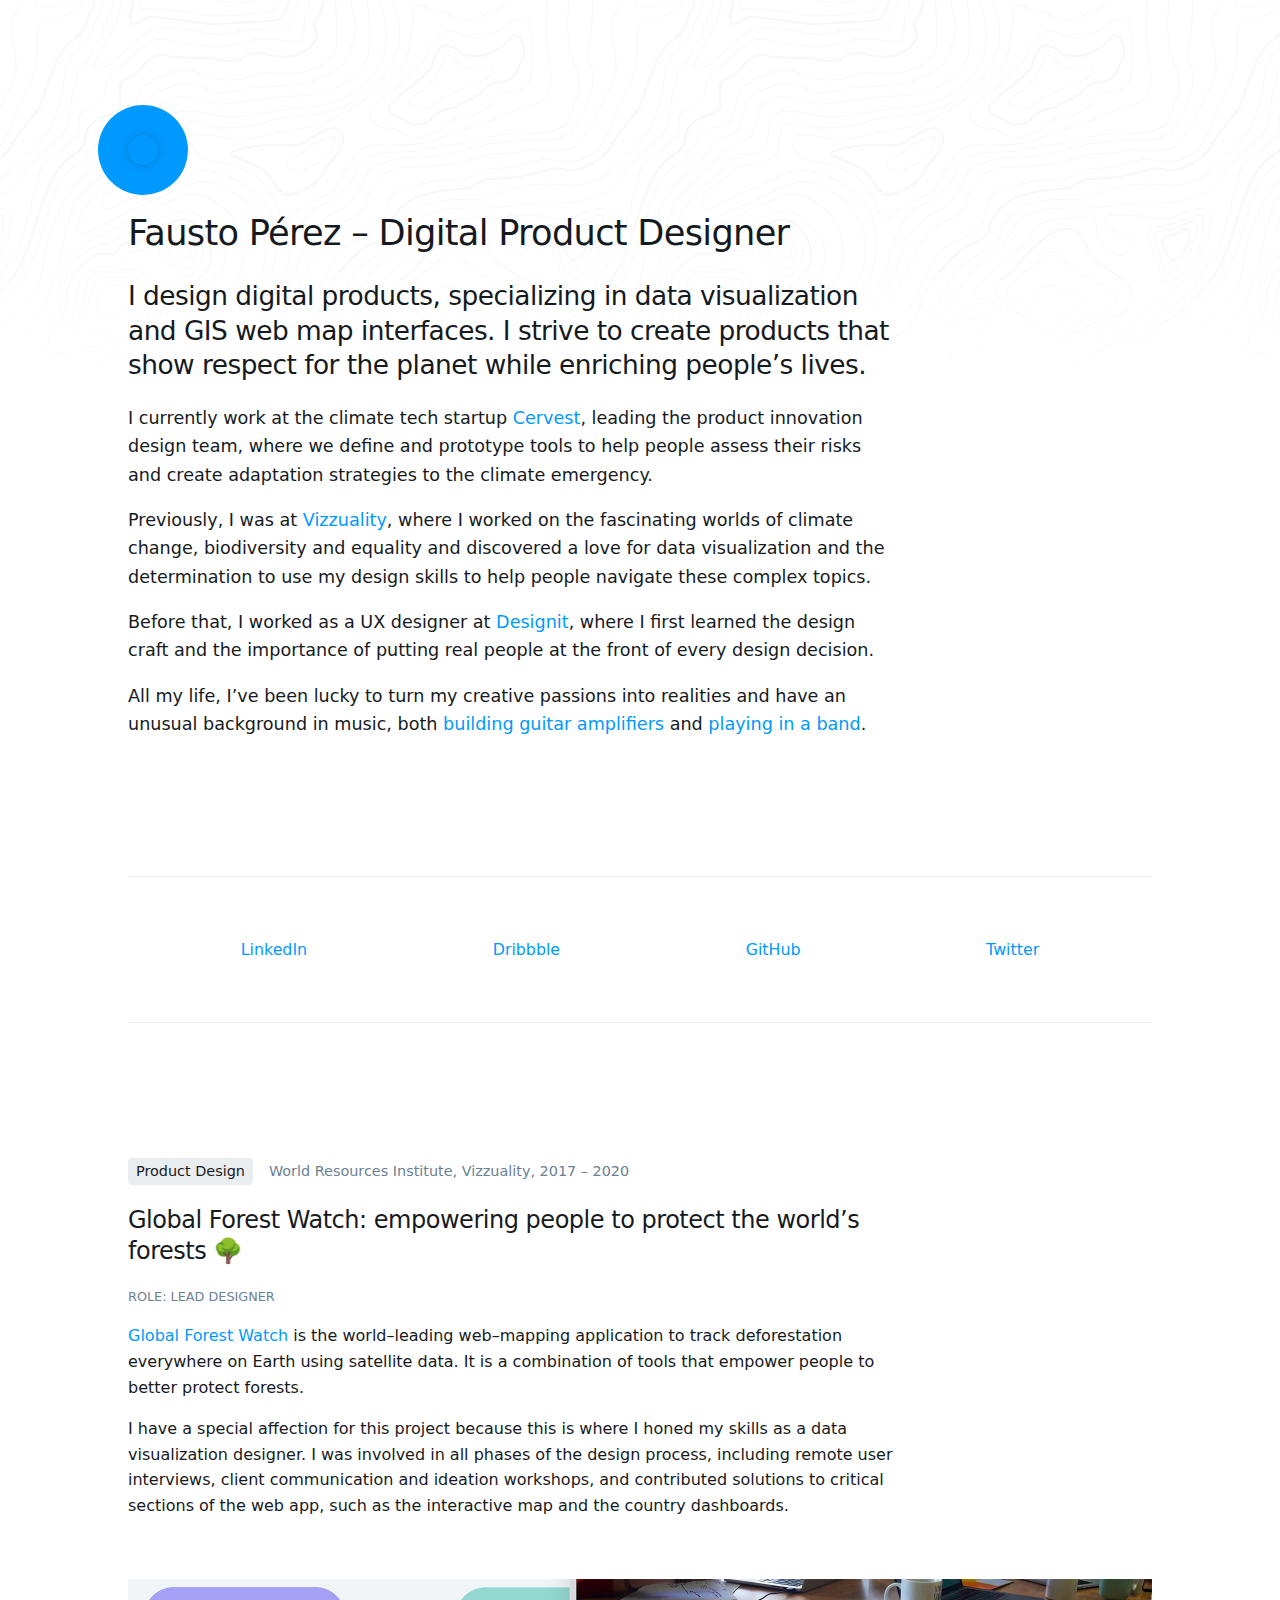
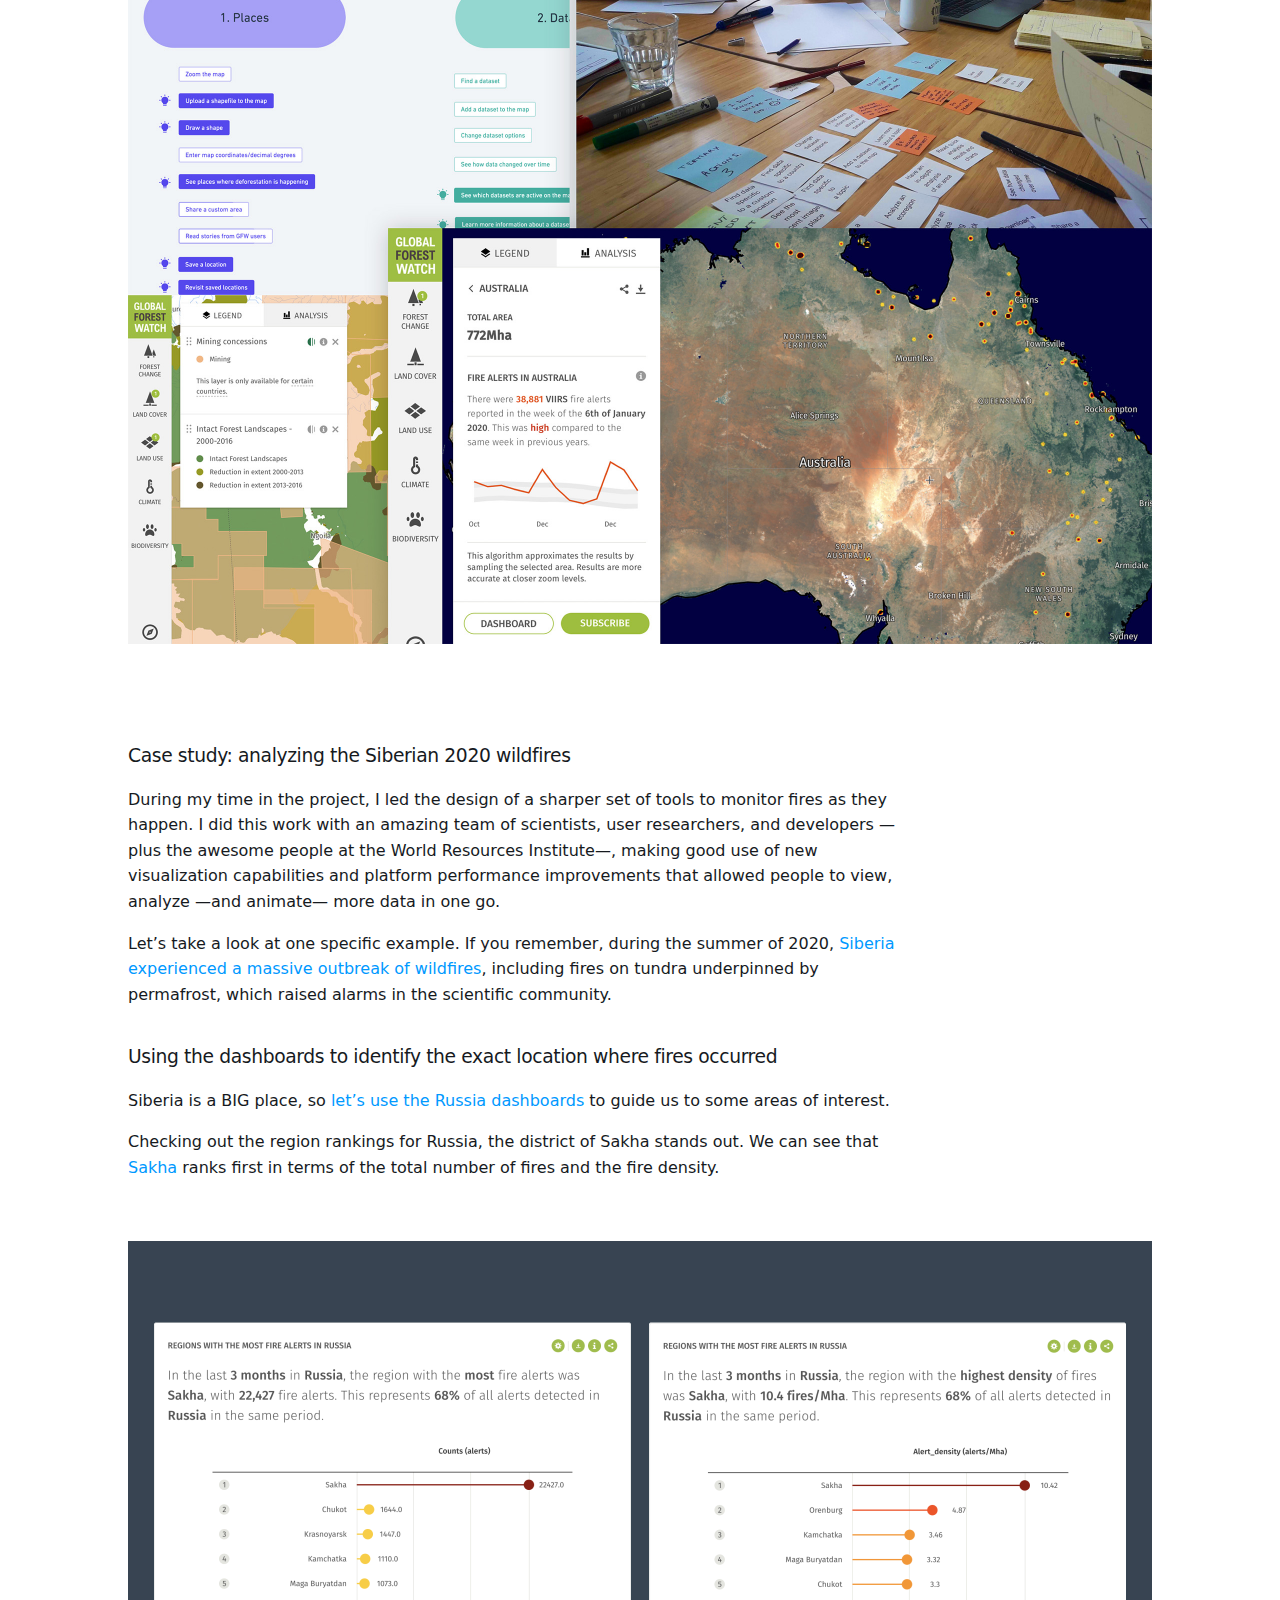
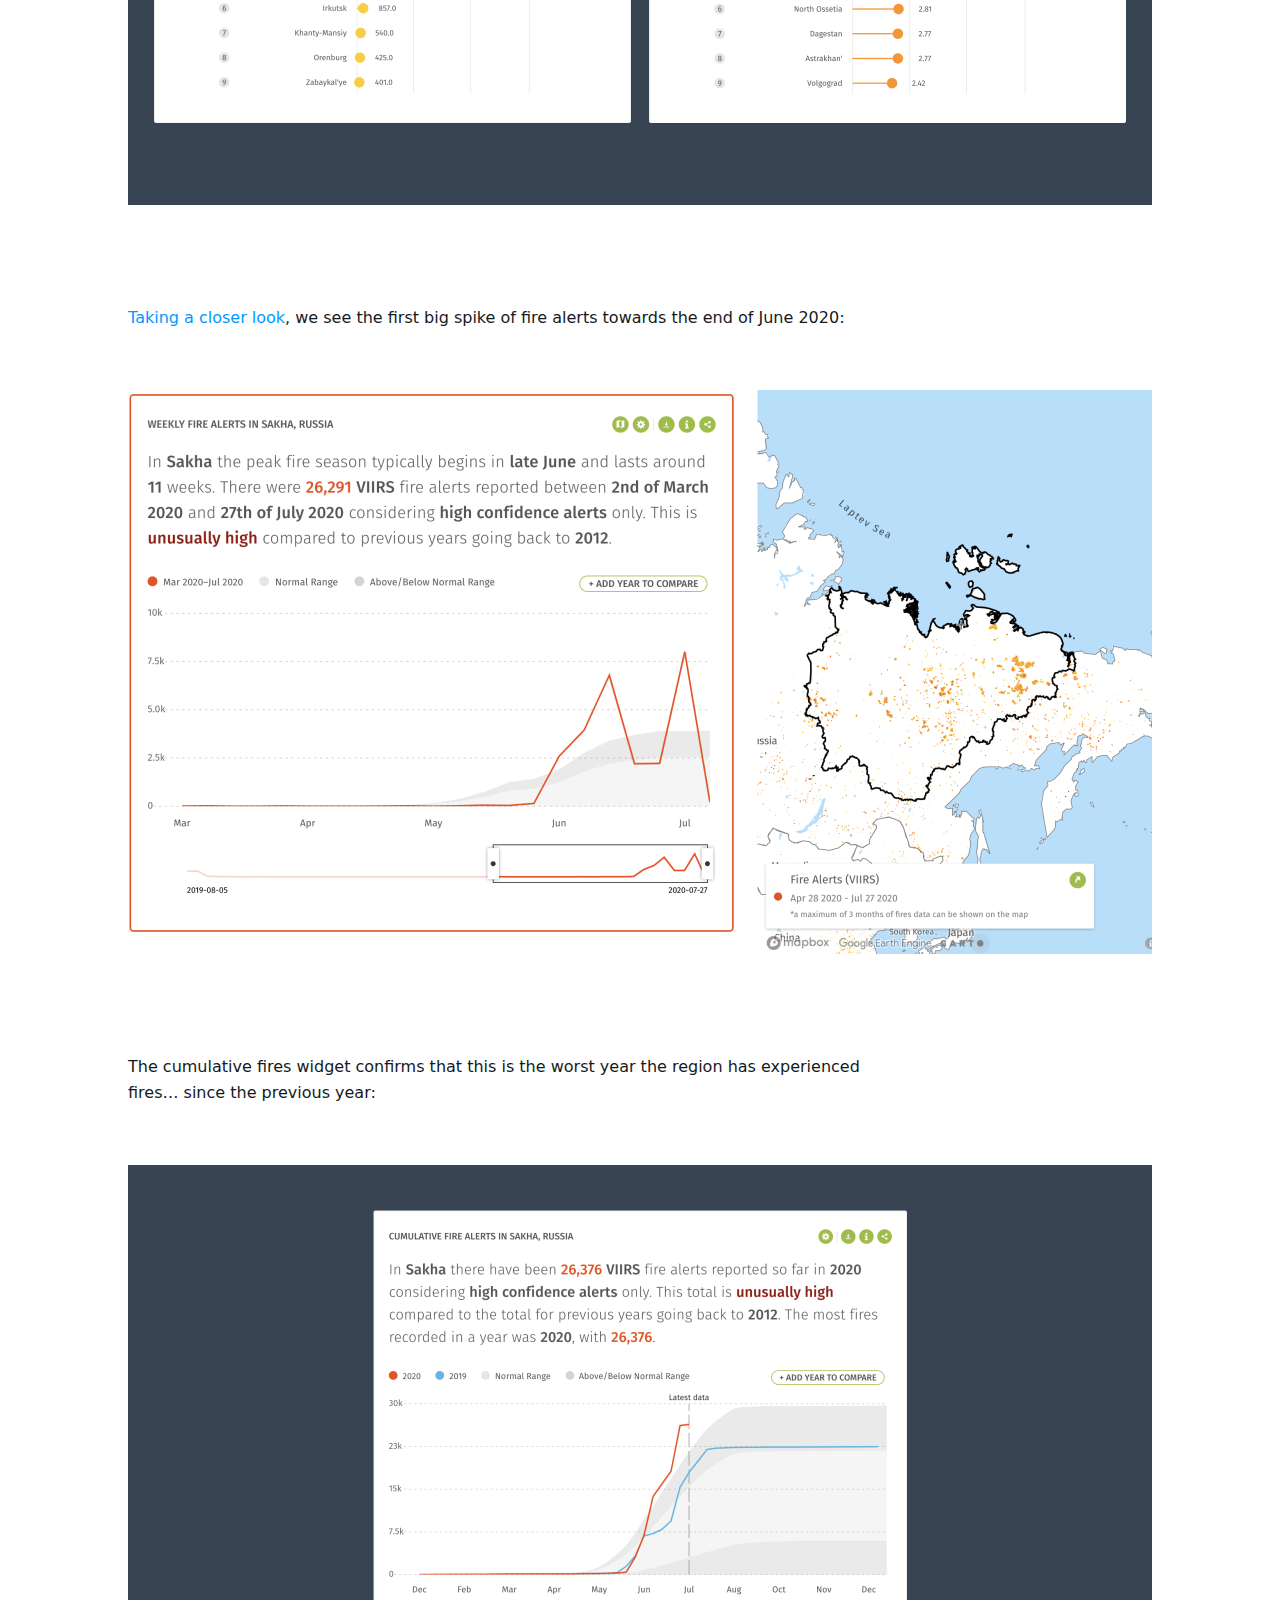
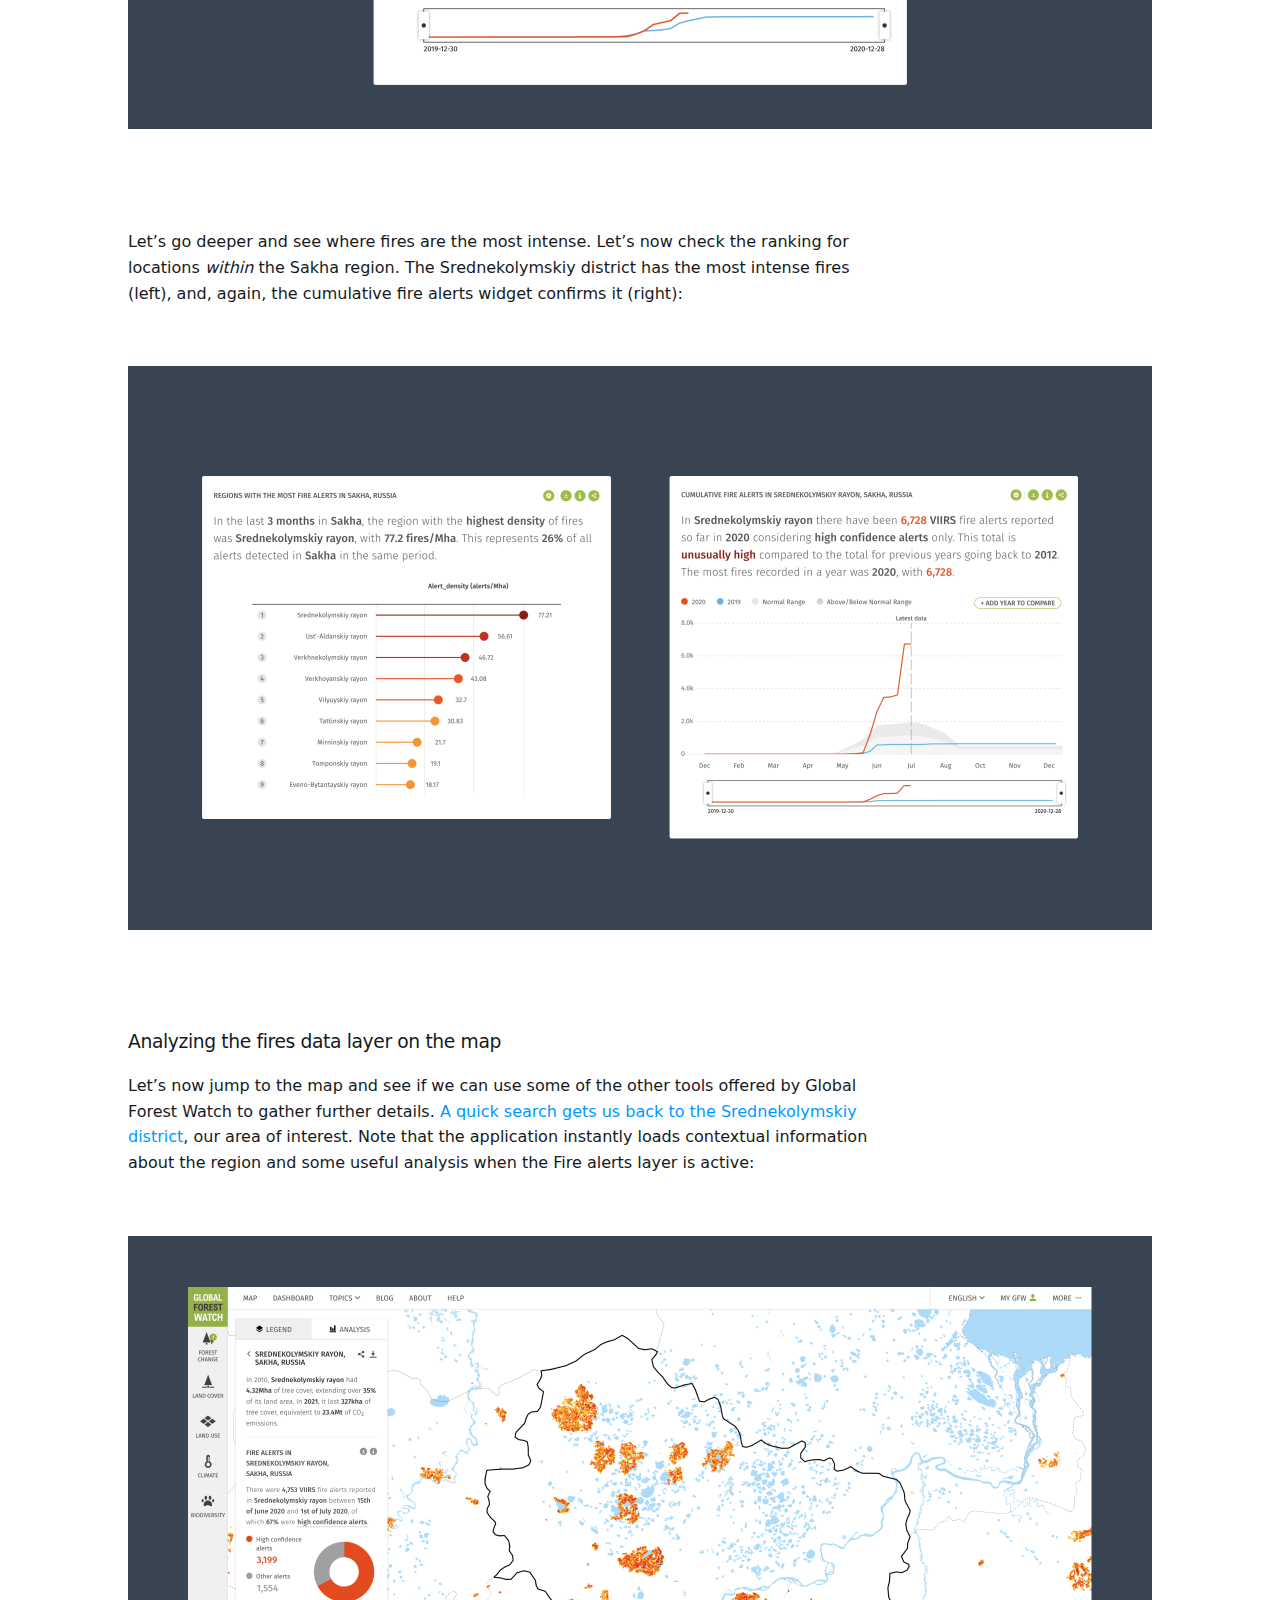
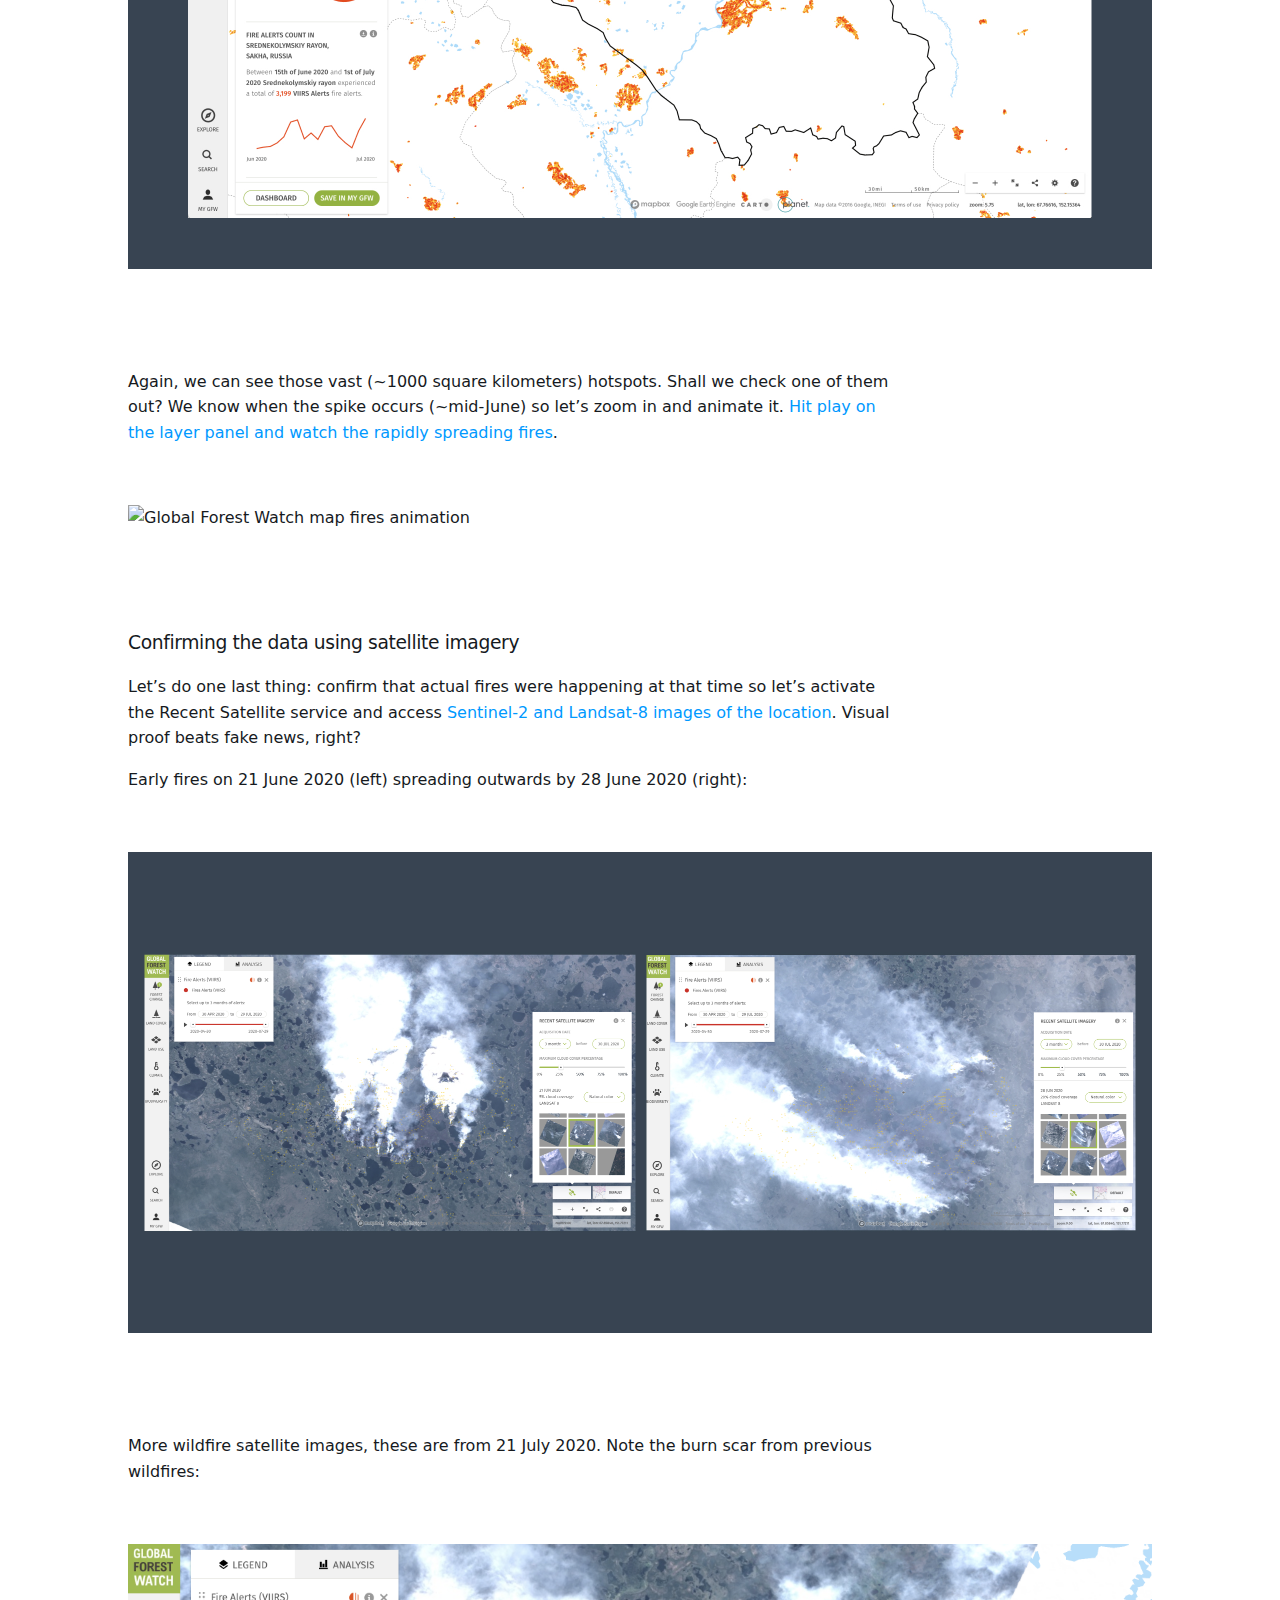
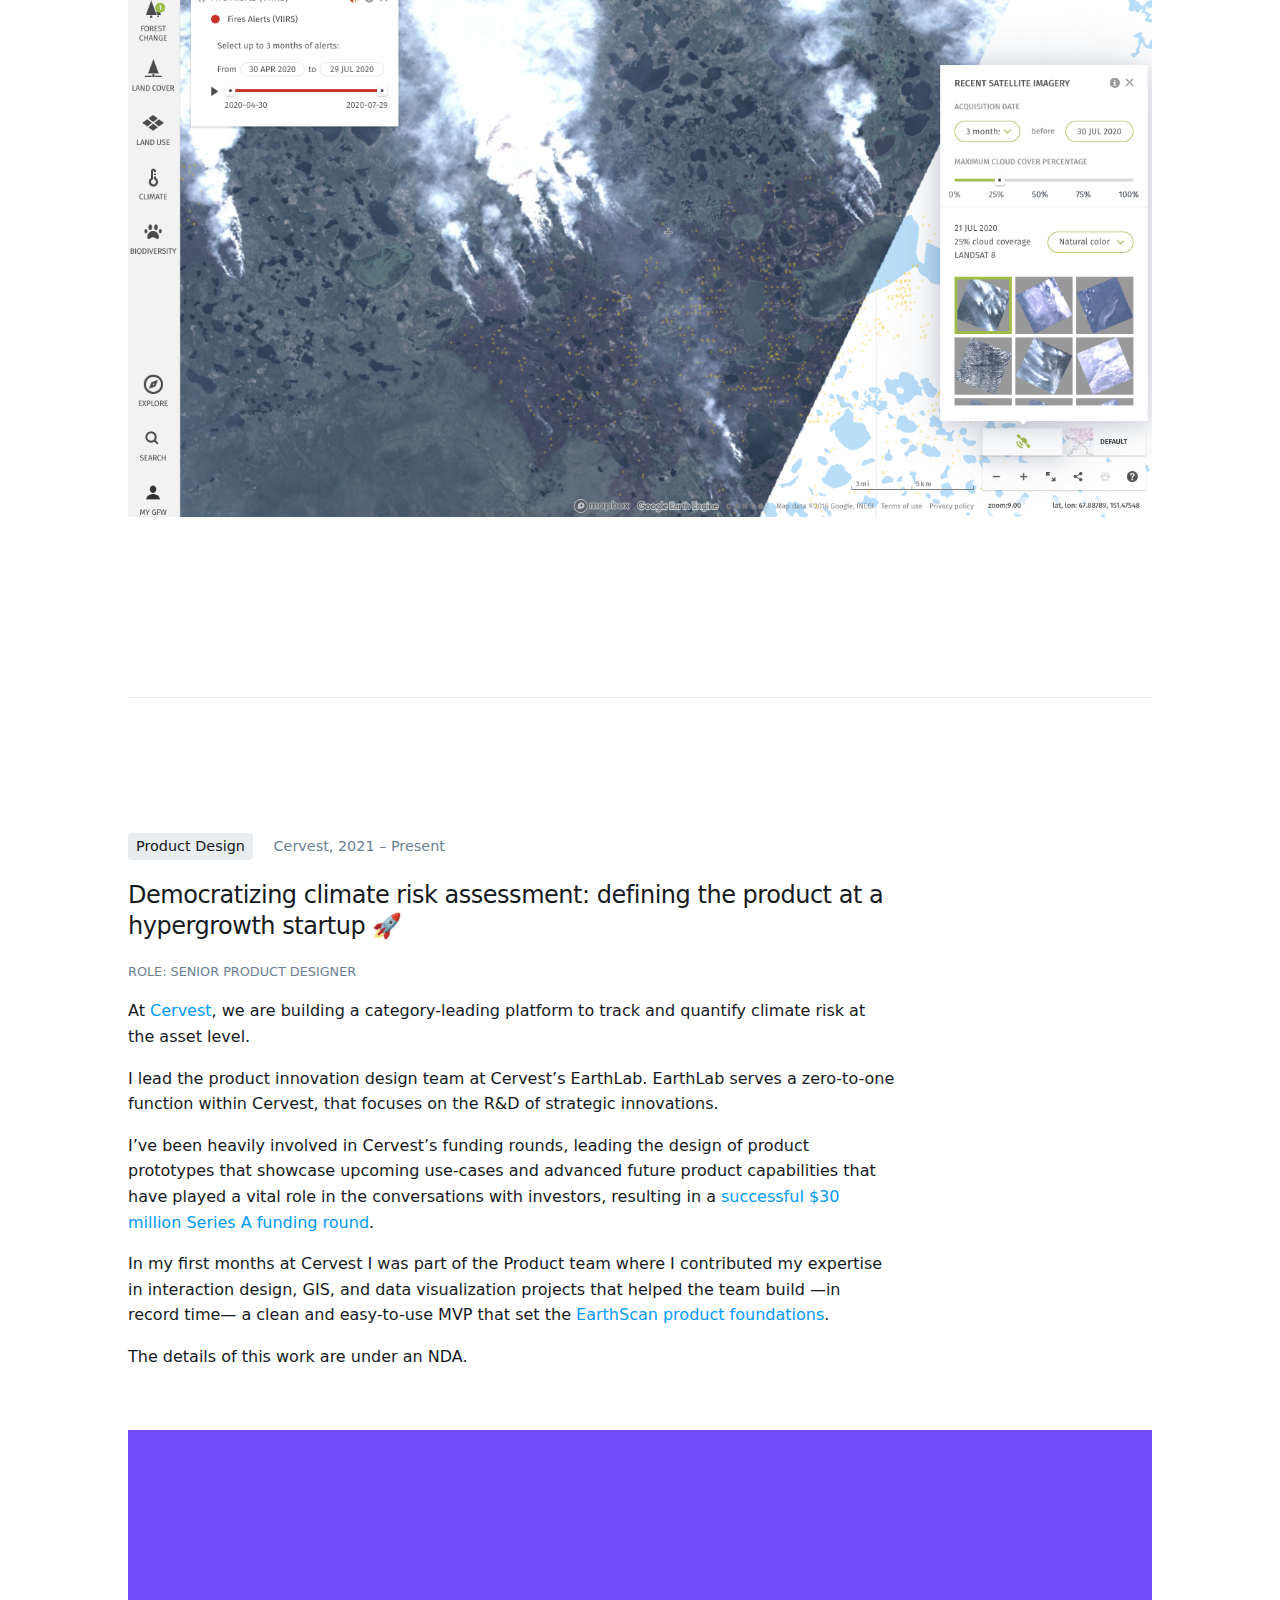
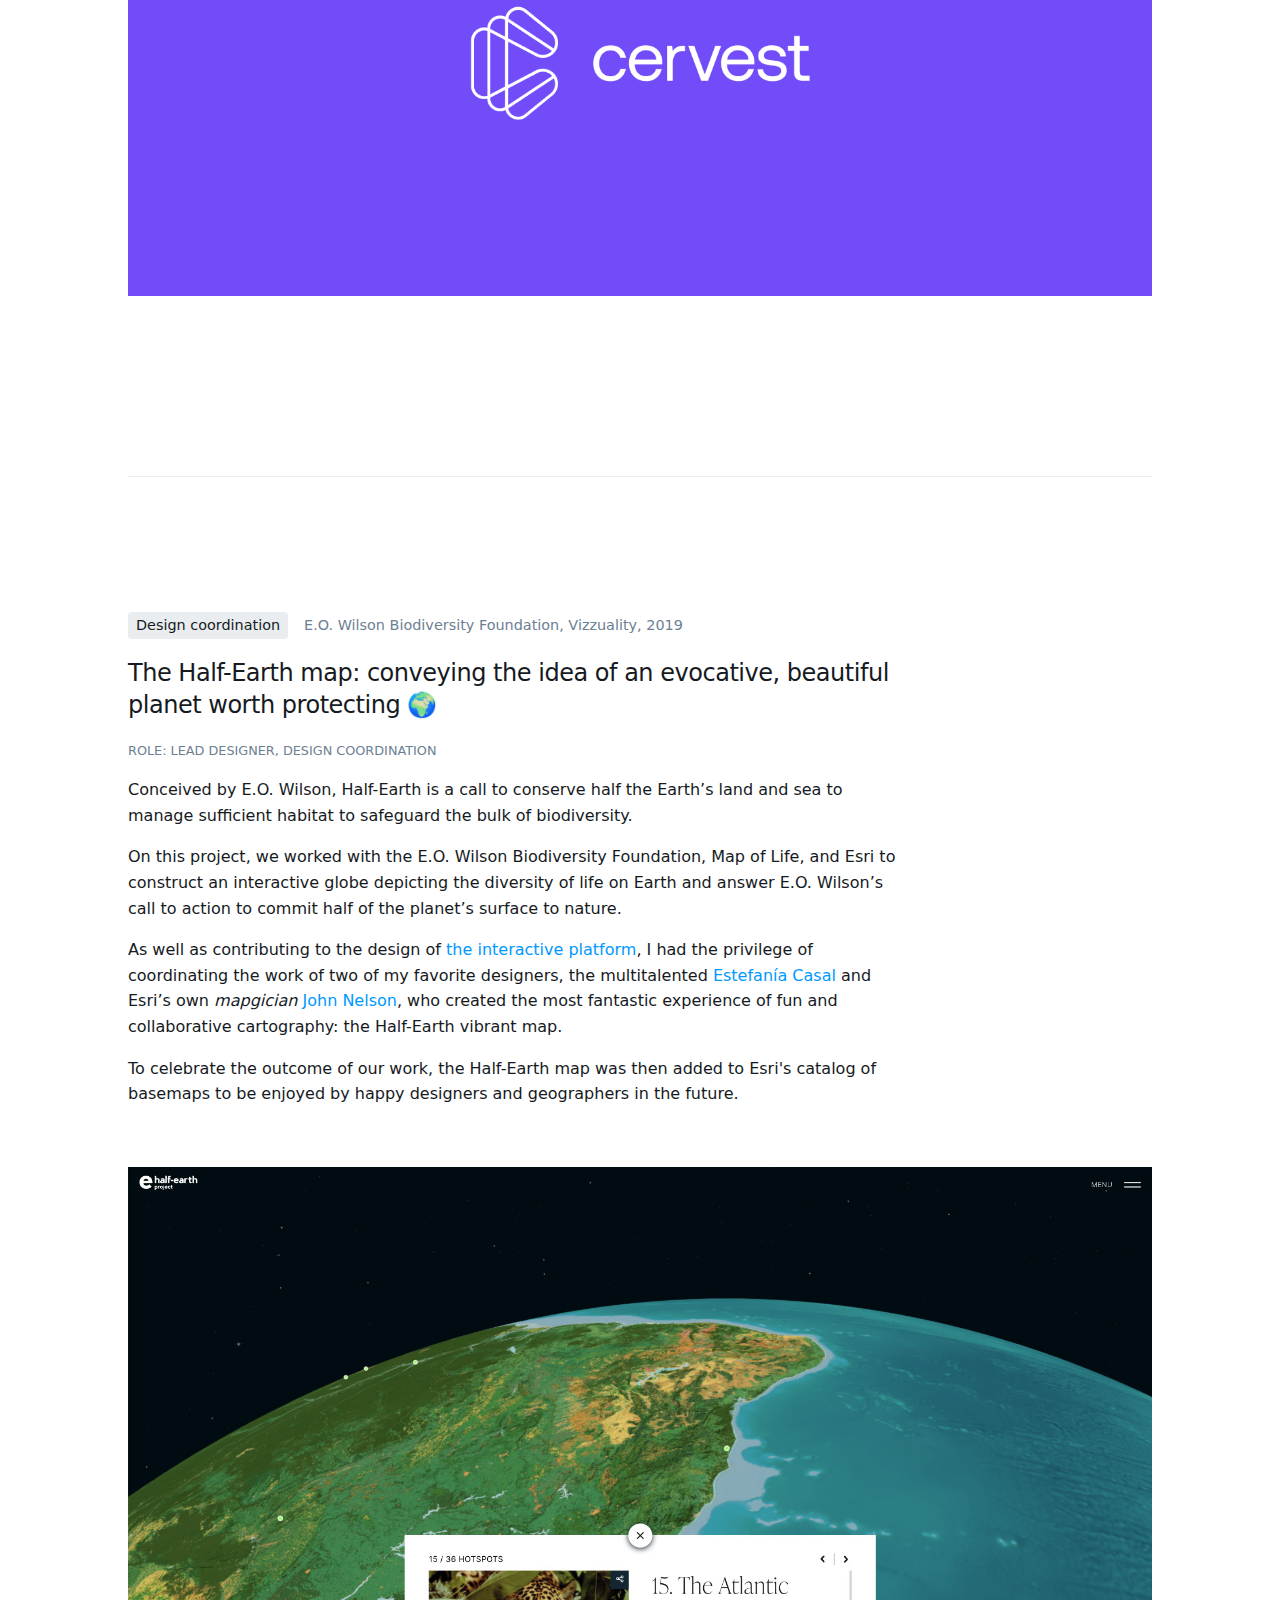
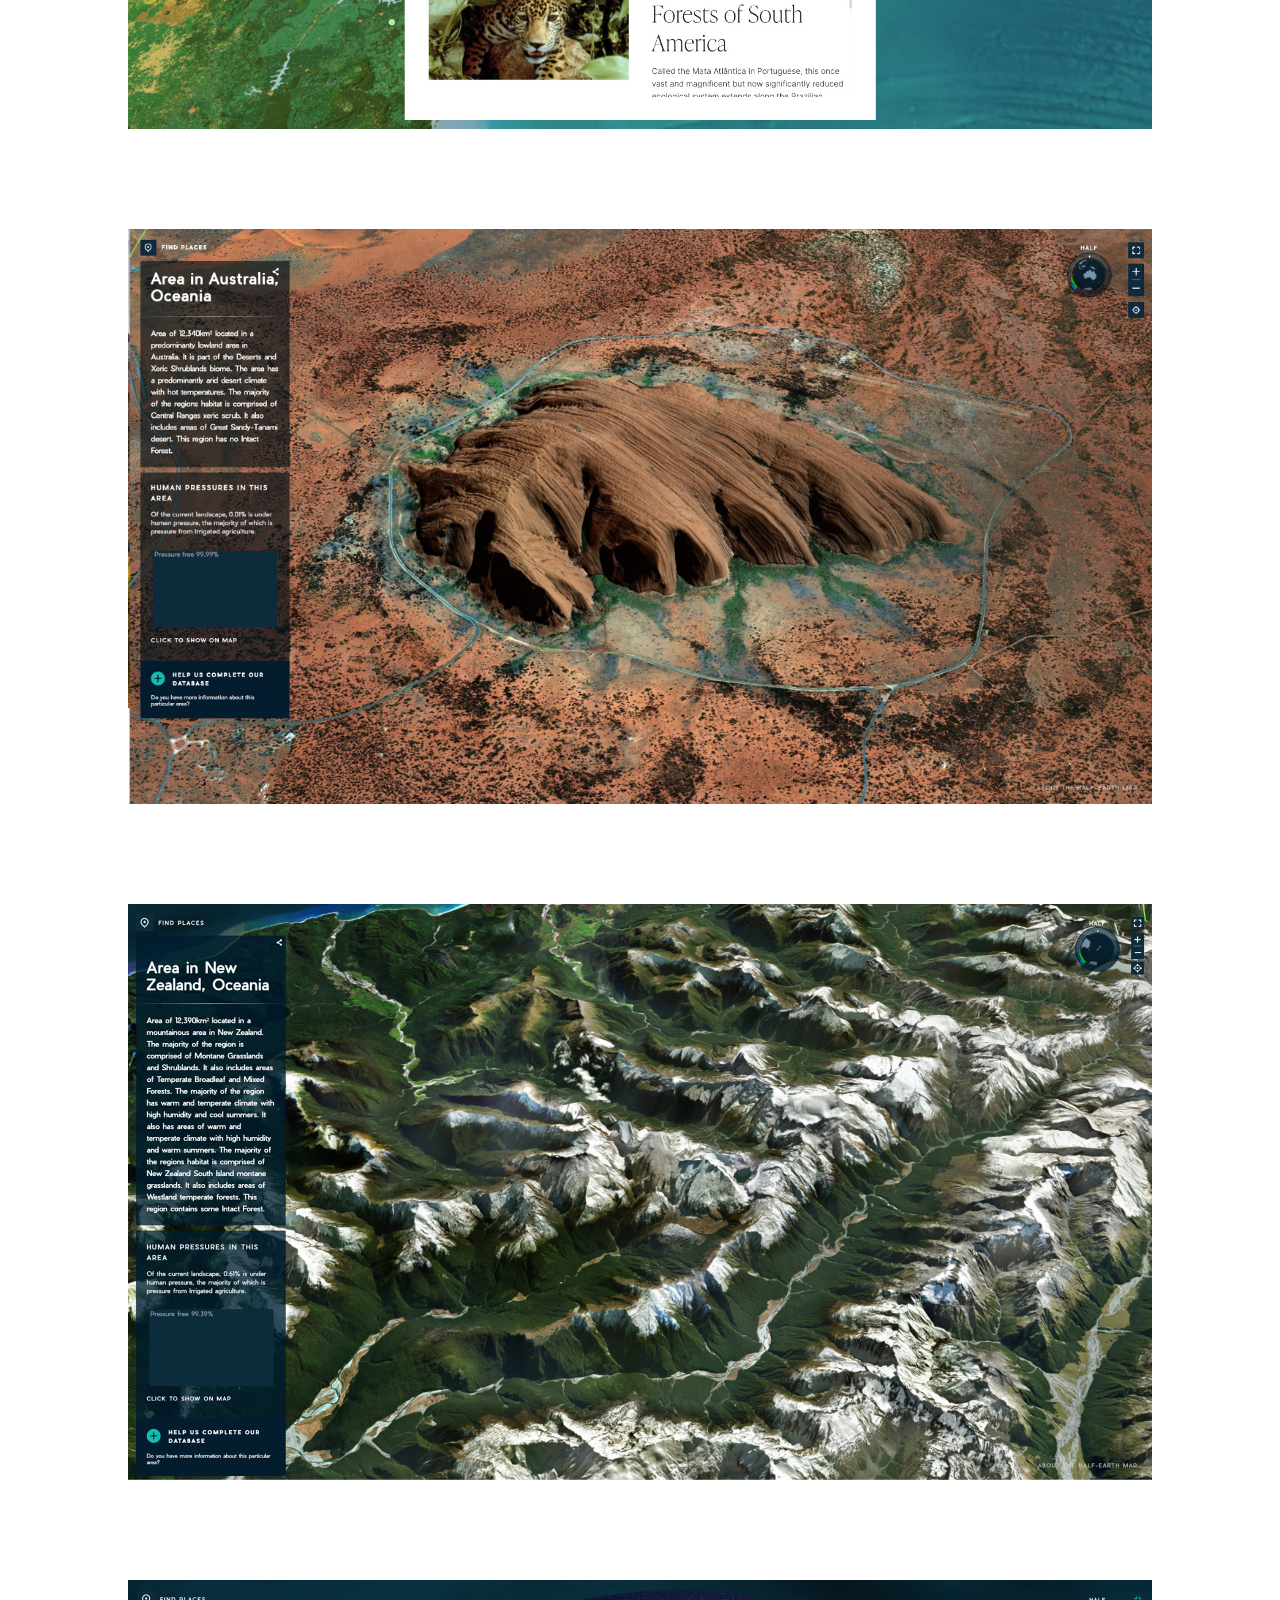
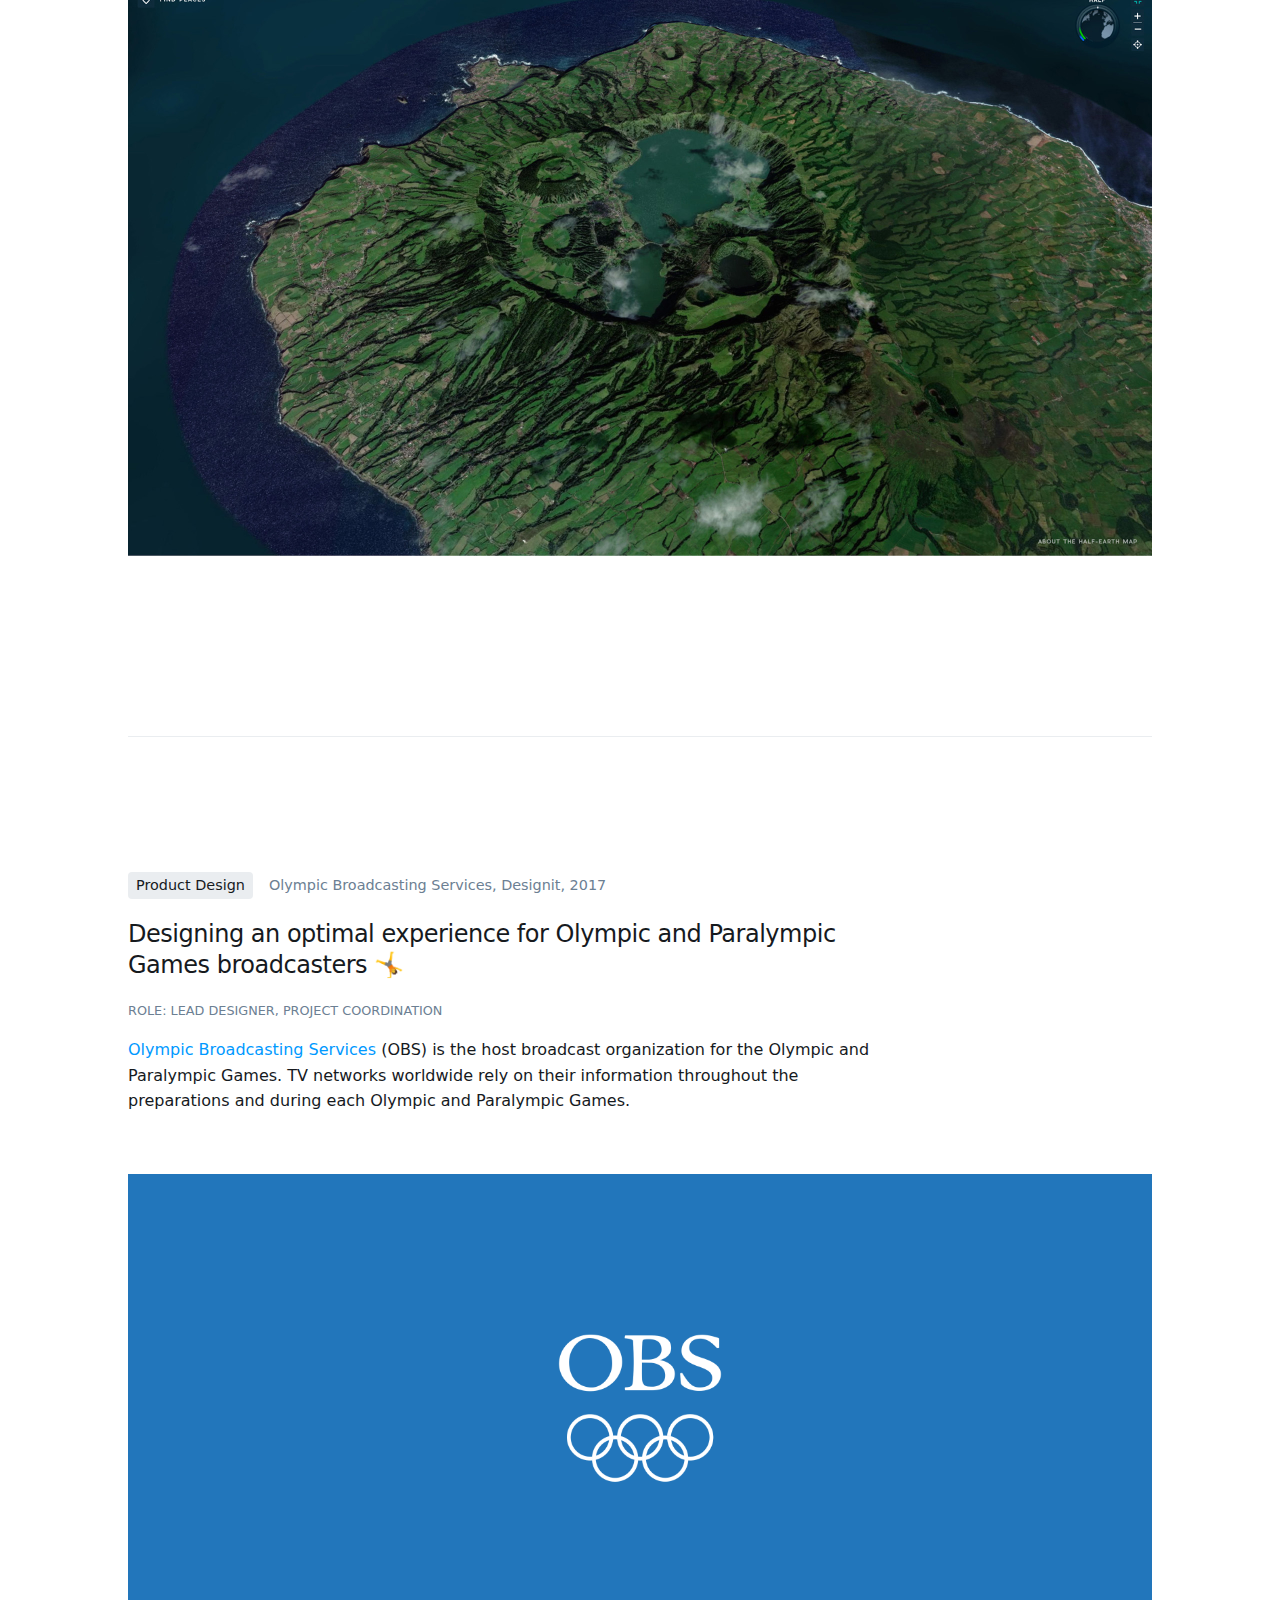
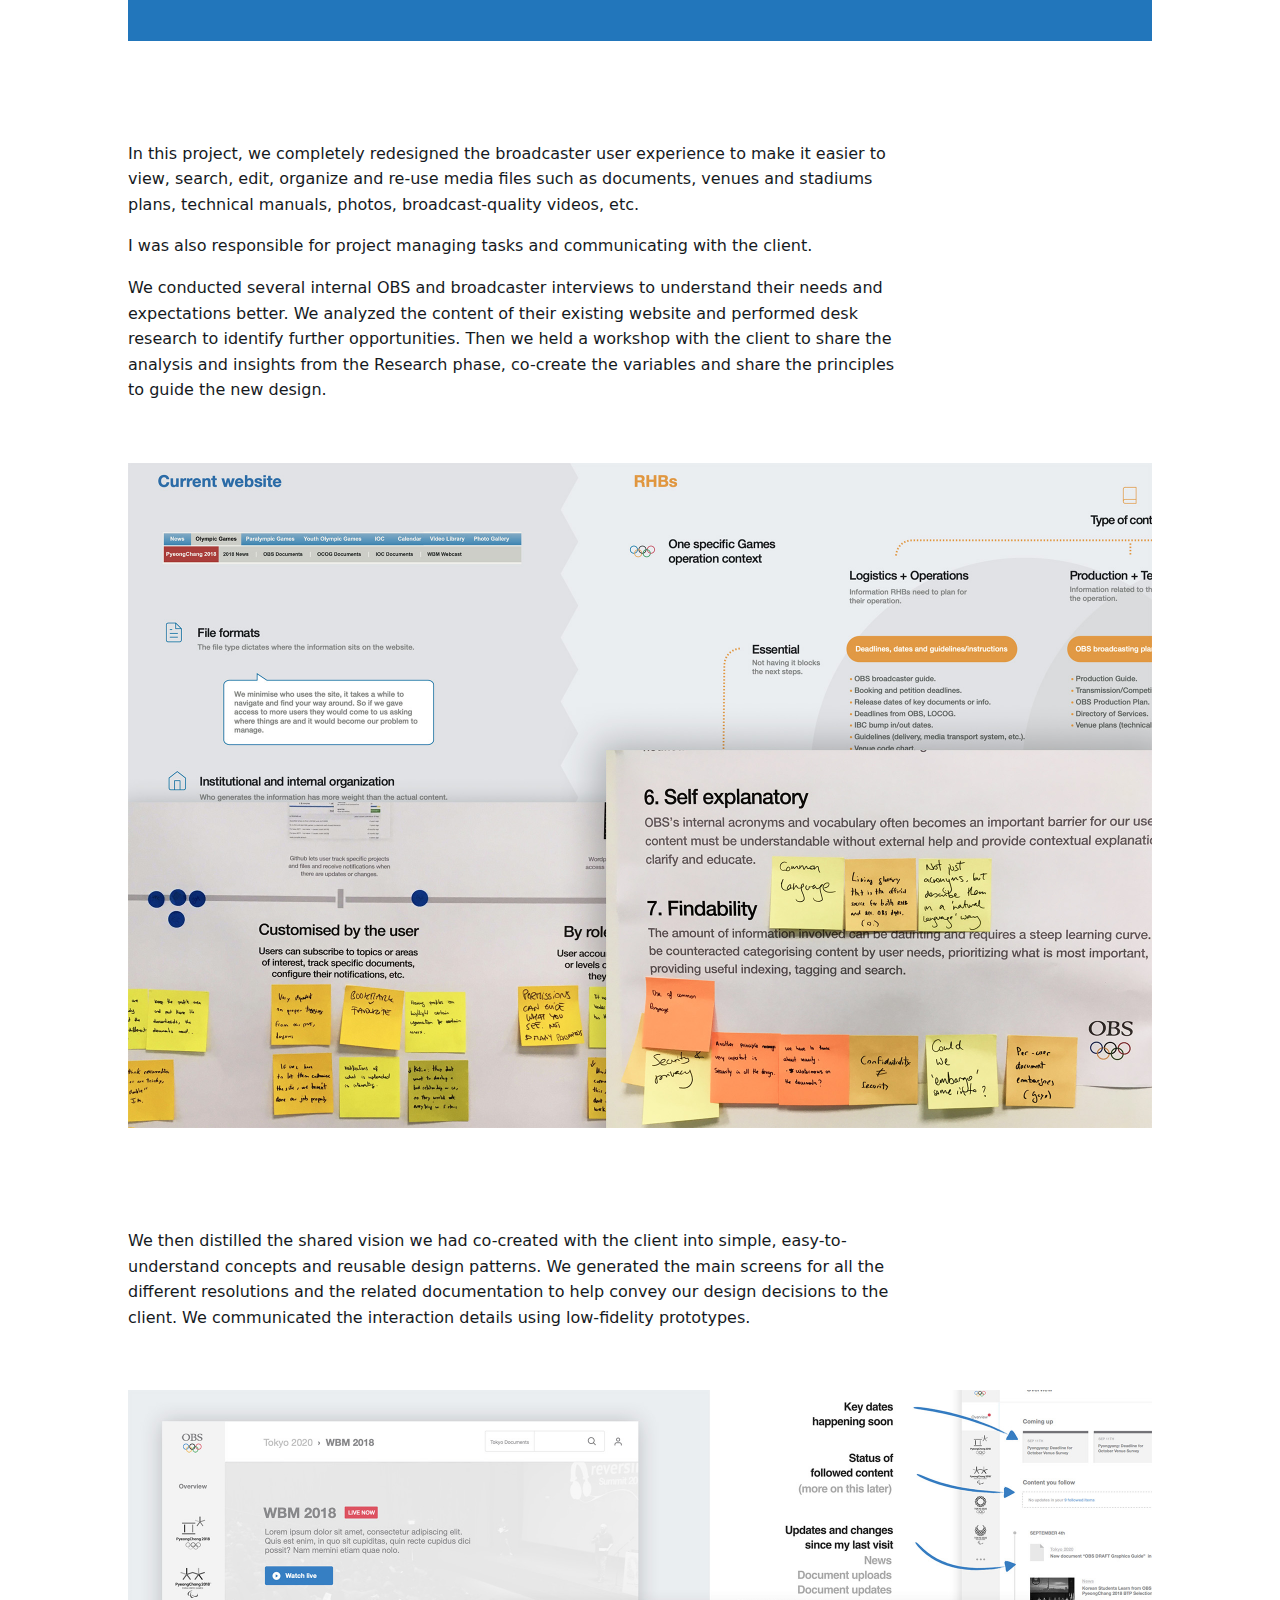
==== commit a35c8539: "Correct typo" ====
--- a/index.html
+++ b/index.html
@@ -111,7 +111,7 @@
         <h2>The Half-Earth map: conveying the idea of an evocative, beautiful planet worth protecting 🌍</h2>
         <p class="role">Role: Lead designer, Design coordination</p>
         <p>Conceived by E.O. Wilson, Half-Earth is a call to conserve half the Earth’s land and sea to manage sufficient habitat to safeguard the bulk of biodiversity.</p>
-        <p>In this project, we worked with the E.O. Wilson Biodiversity Foundation, Map of Life, and Esri to construct an interactive globe depicting the diversity of life on Earth and answer E.O. Wilson’s call to action to commit half of the planet’s surface to nature.</p>
+        <p>On this project, we worked with the E.O. Wilson Biodiversity Foundation, Map of Life, and Esri to construct an interactive globe depicting the diversity of life on Earth and answer E.O. Wilson’s call to action to commit half of the planet’s surface to nature.</p>
         <p>As well as contributing to the design of <a href="https://map.half-earthproject.org/">the interactive platform</a>, I had the privilege of coordinating the work of two of my favorite designers, the multitalented <a href="https://stefaniacasal.com/">Estefanía Casal</a> and Esri’s own <em>mapgician</em> <a href="https://www.esri.com/arcgis-blog/products/arcgis-pro/mapping/creating-the-half-earth-vibrant-basemap/">John Nelson</a>, who created the most fantastic experience of fun and collaborative cartography: the Half-Earth vibrant map.</p>
         <p>To celebrate the outcome of our work, the Half-Earth map was then added to Esri's catalog of basemaps to be enjoyed by happy designers and geographers in the future.</p>
         <!-- <img src="img/he04.jpg" alt="Half-Earth Platform"> -->
--- a/css/styles.css
+++ b/css/styles.css
@@ -239,7 +239,8 @@
 @media screen and (min-width: 600px) {
 
     .detail {
-        padding: 100px 20px 40px 20px;
+        padding-top: 100px;
+        padding-bottom: 40px;
     }
 
     .detail img {
@@ -261,7 +262,7 @@
         font-size: 1.1rem;
     }
 
-    header {
+    header, .detail {
         padding: 120px 0;
     }
 
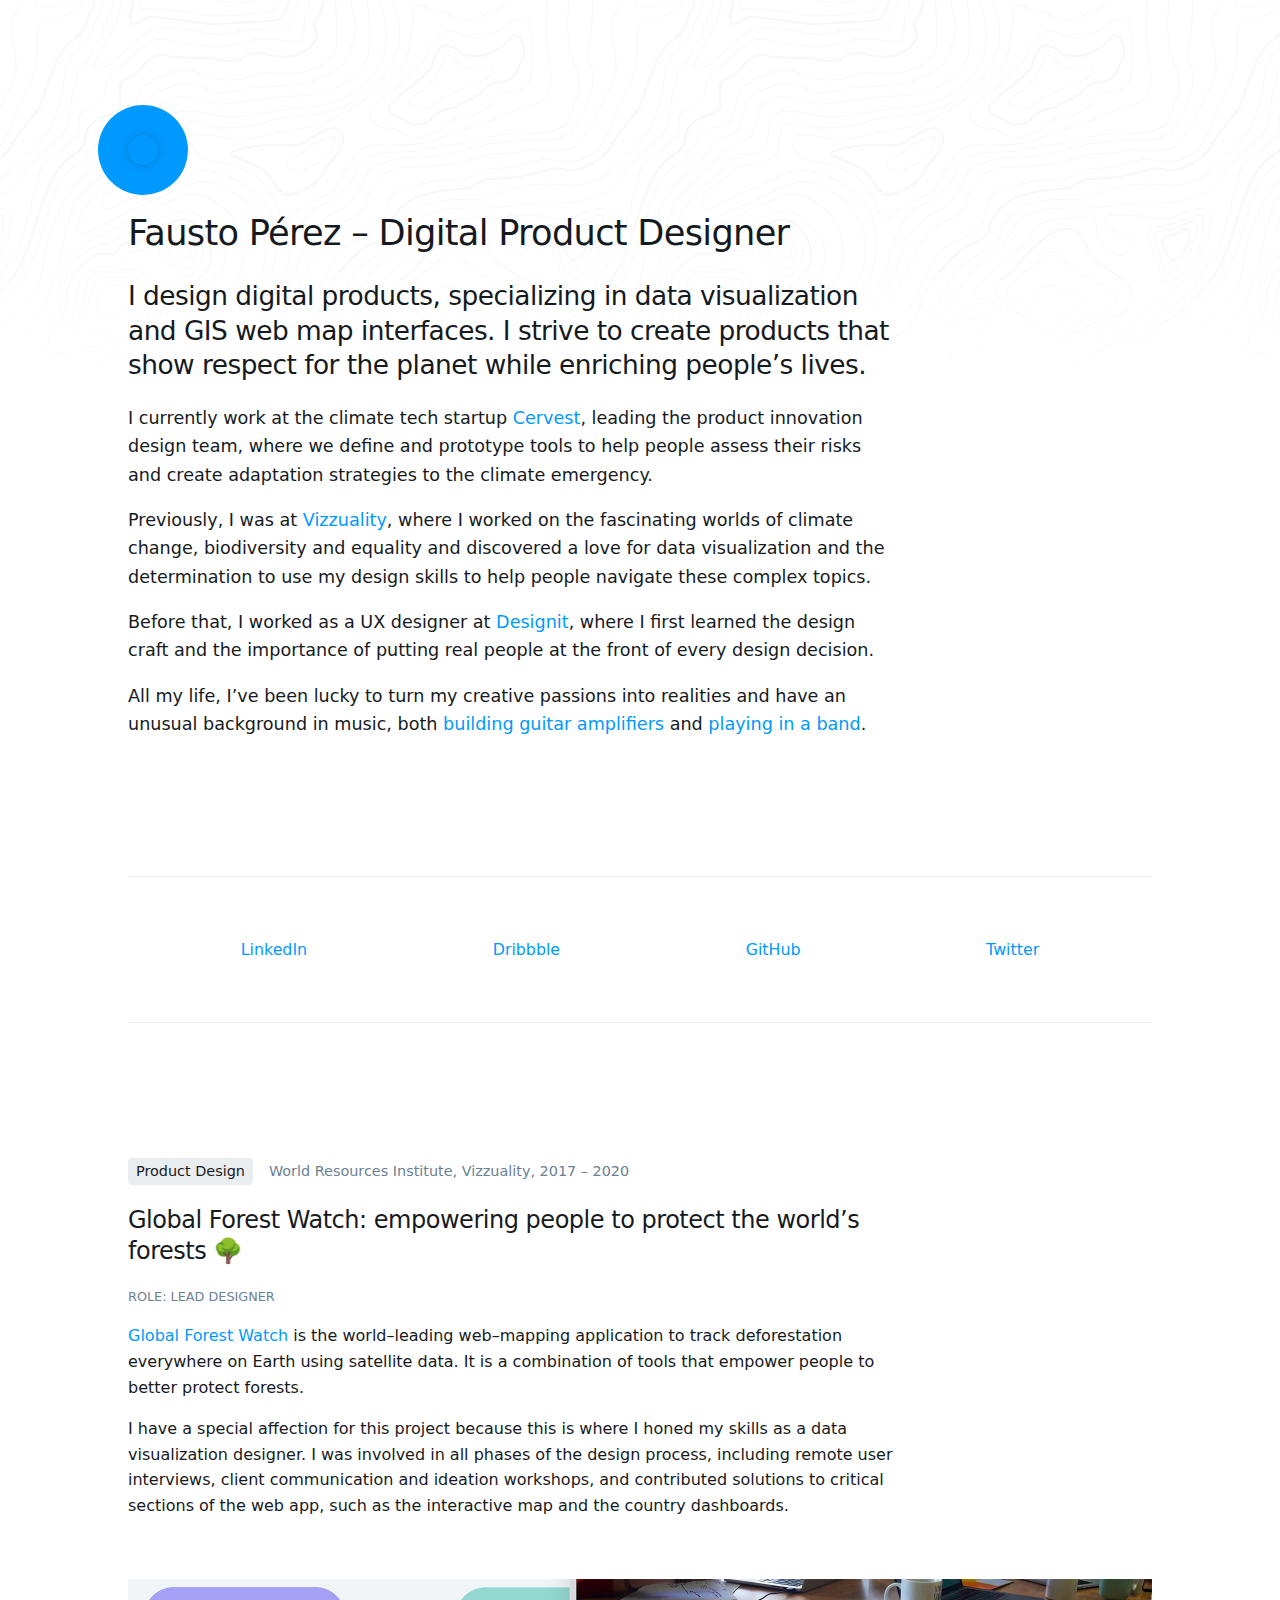
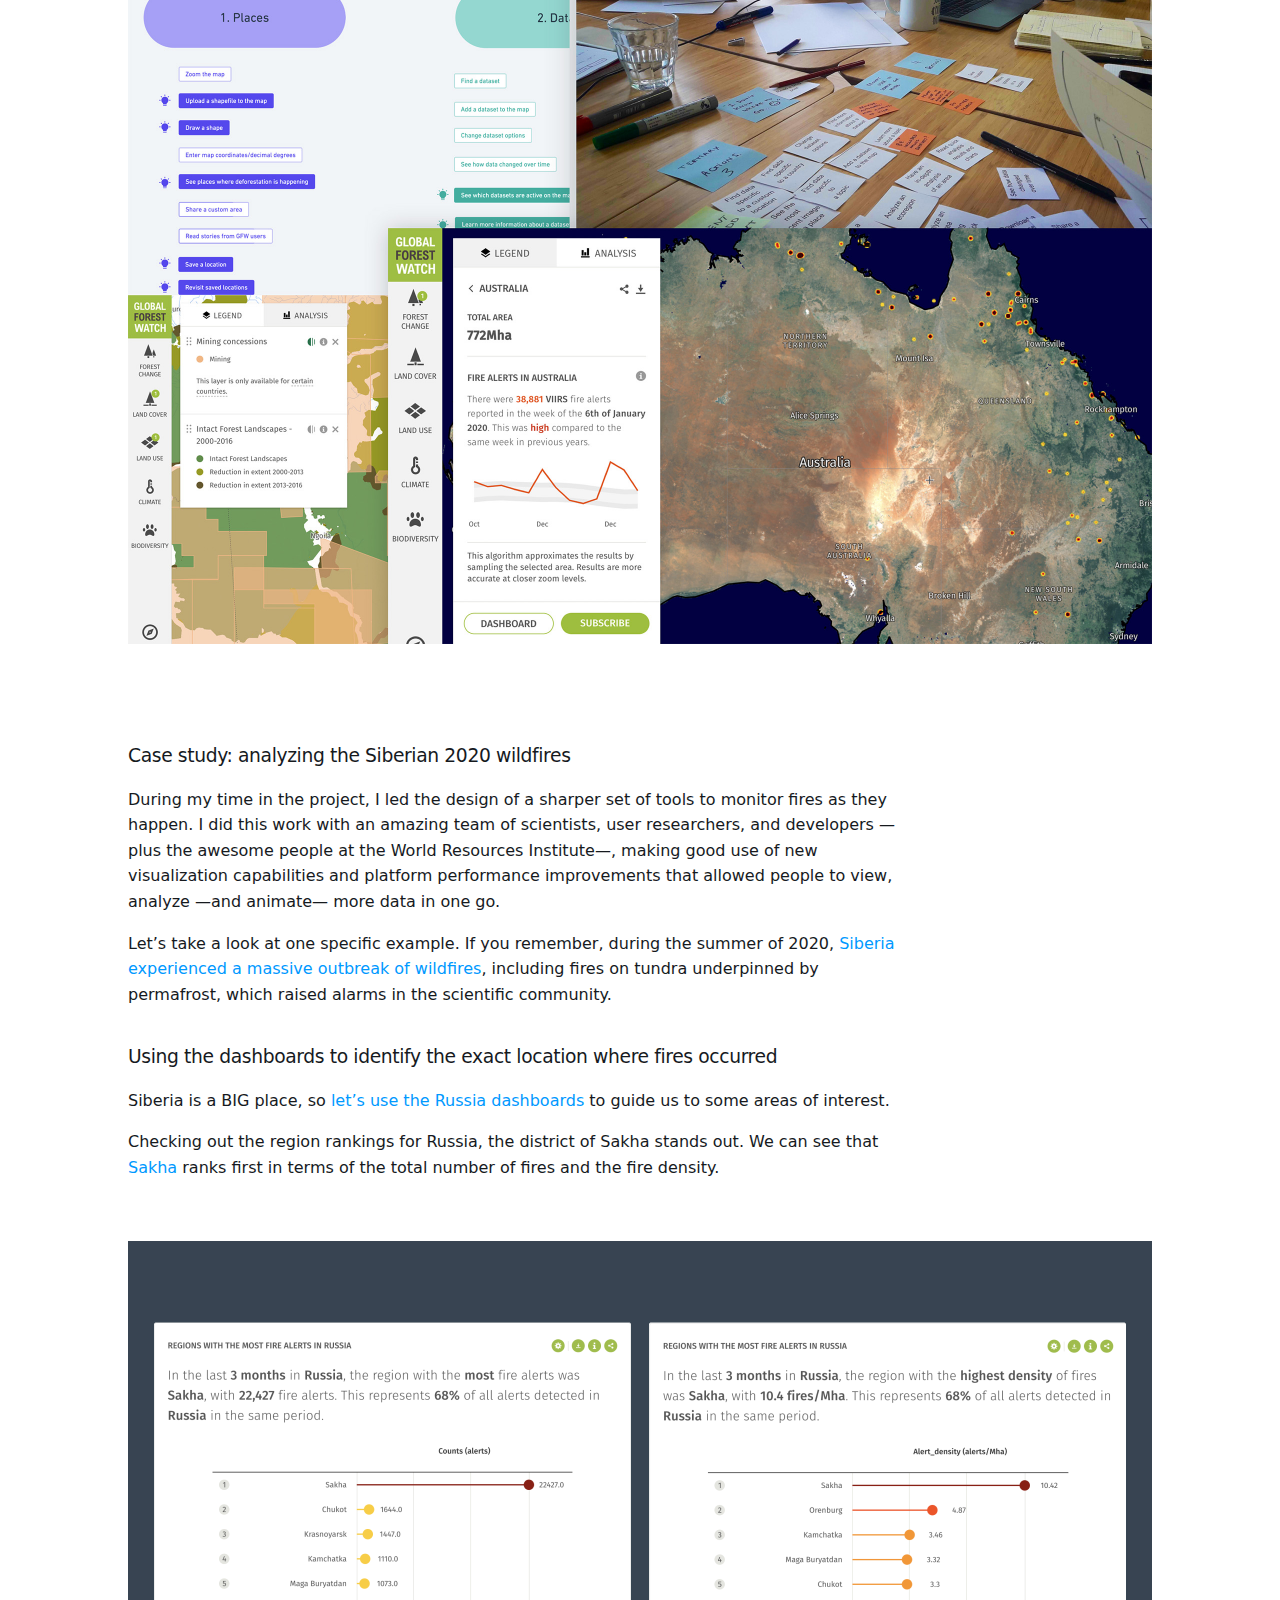
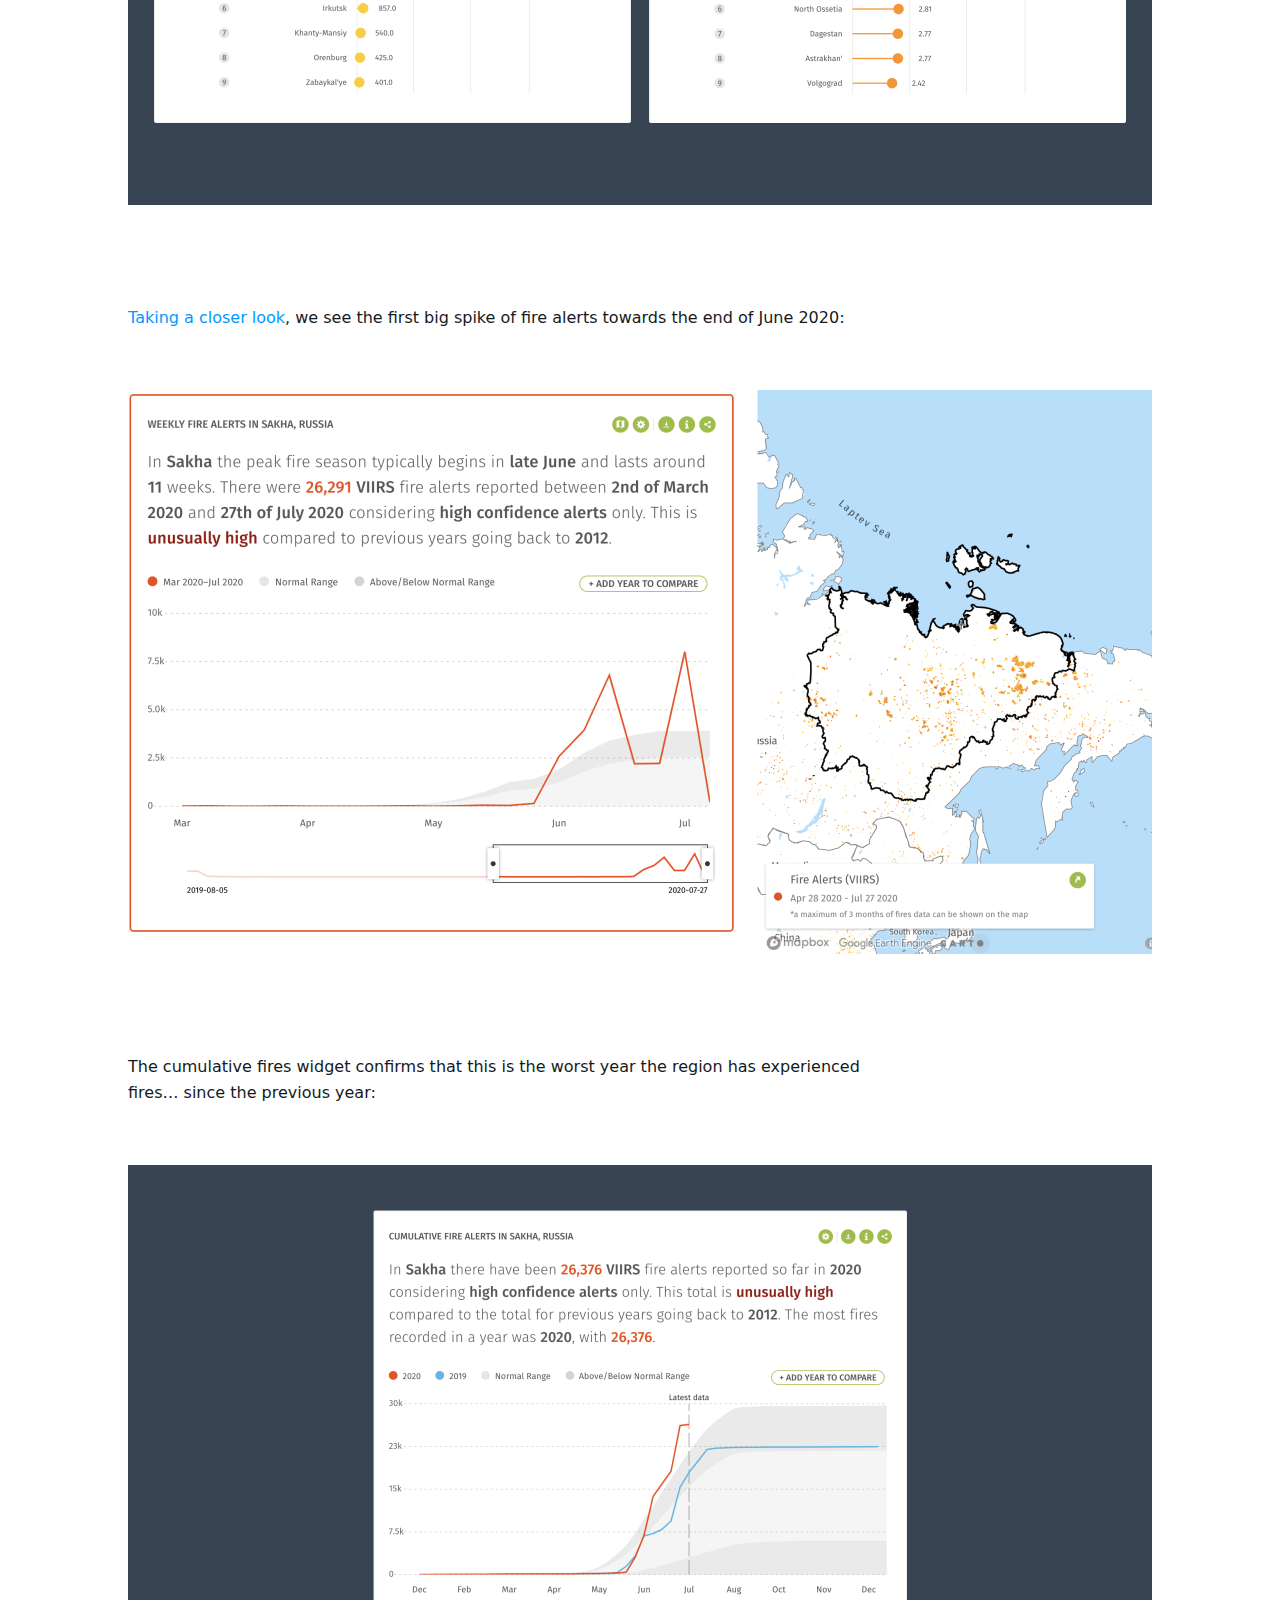
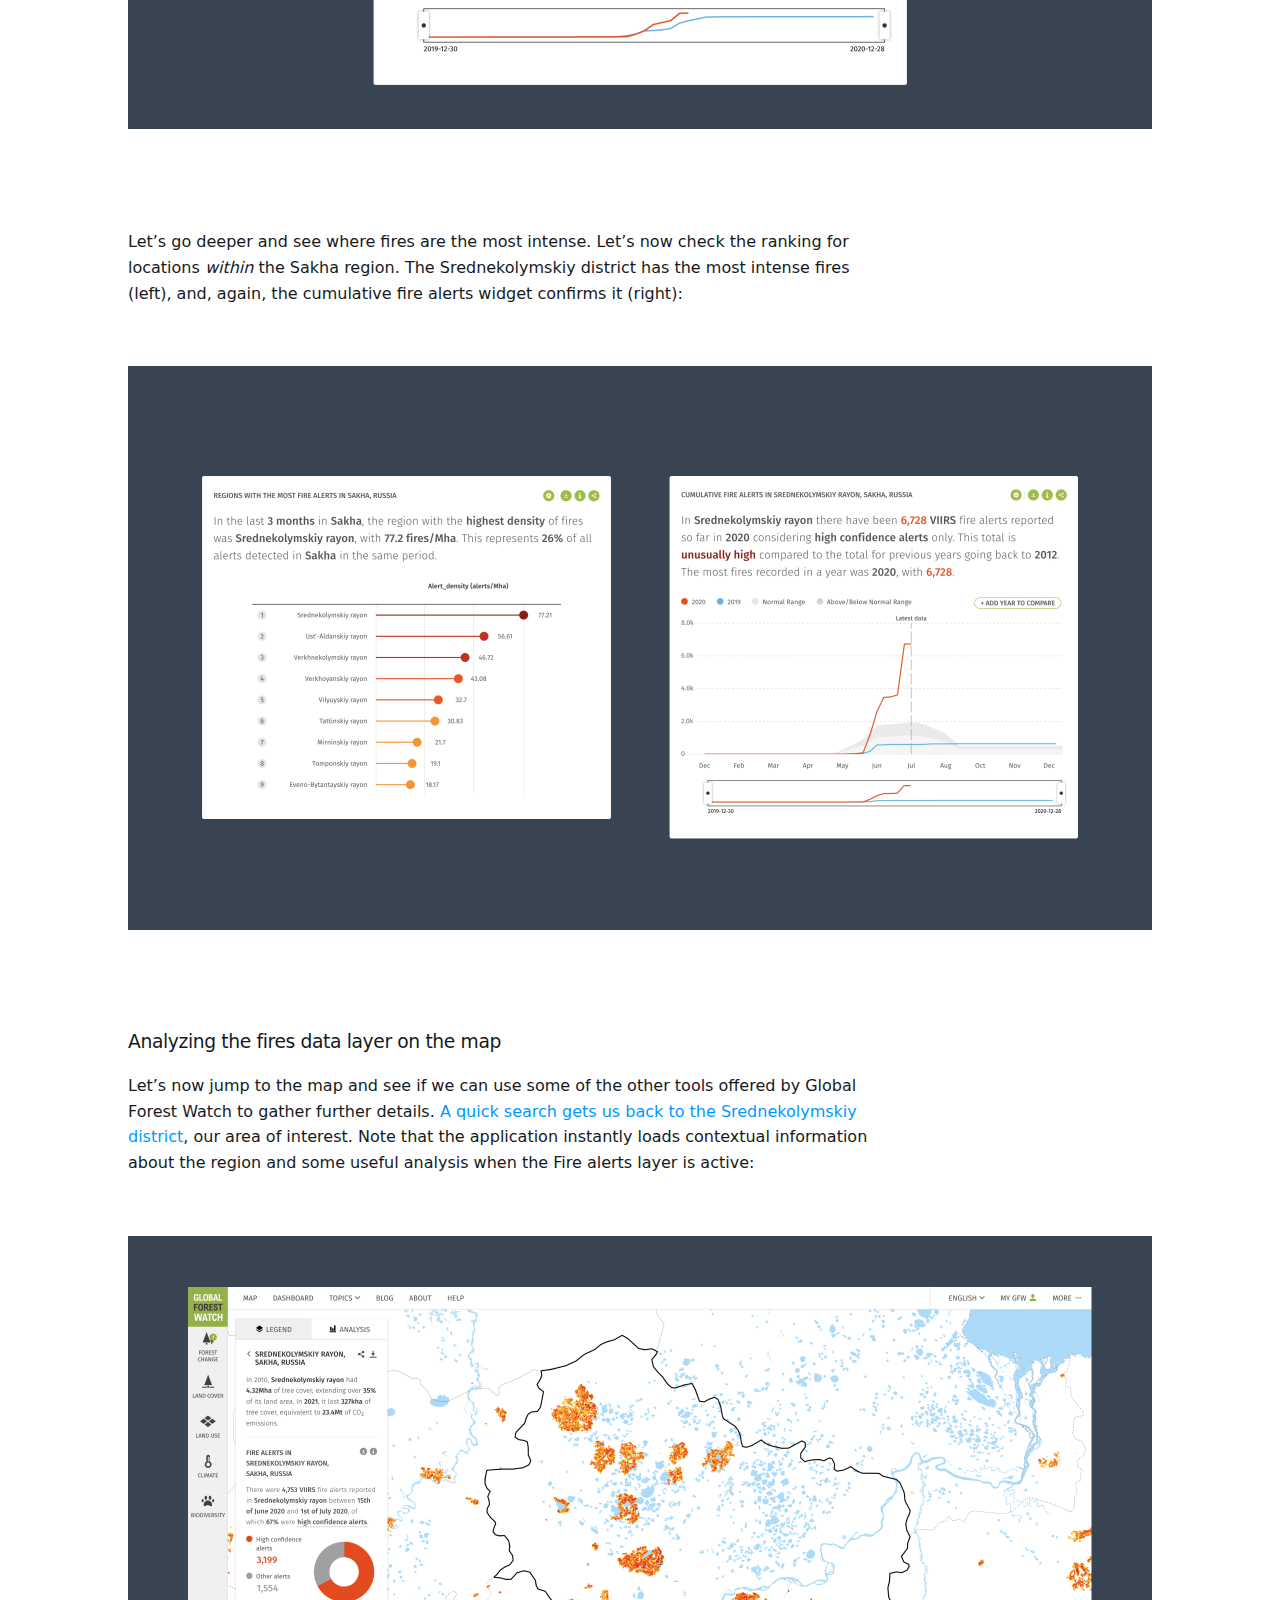
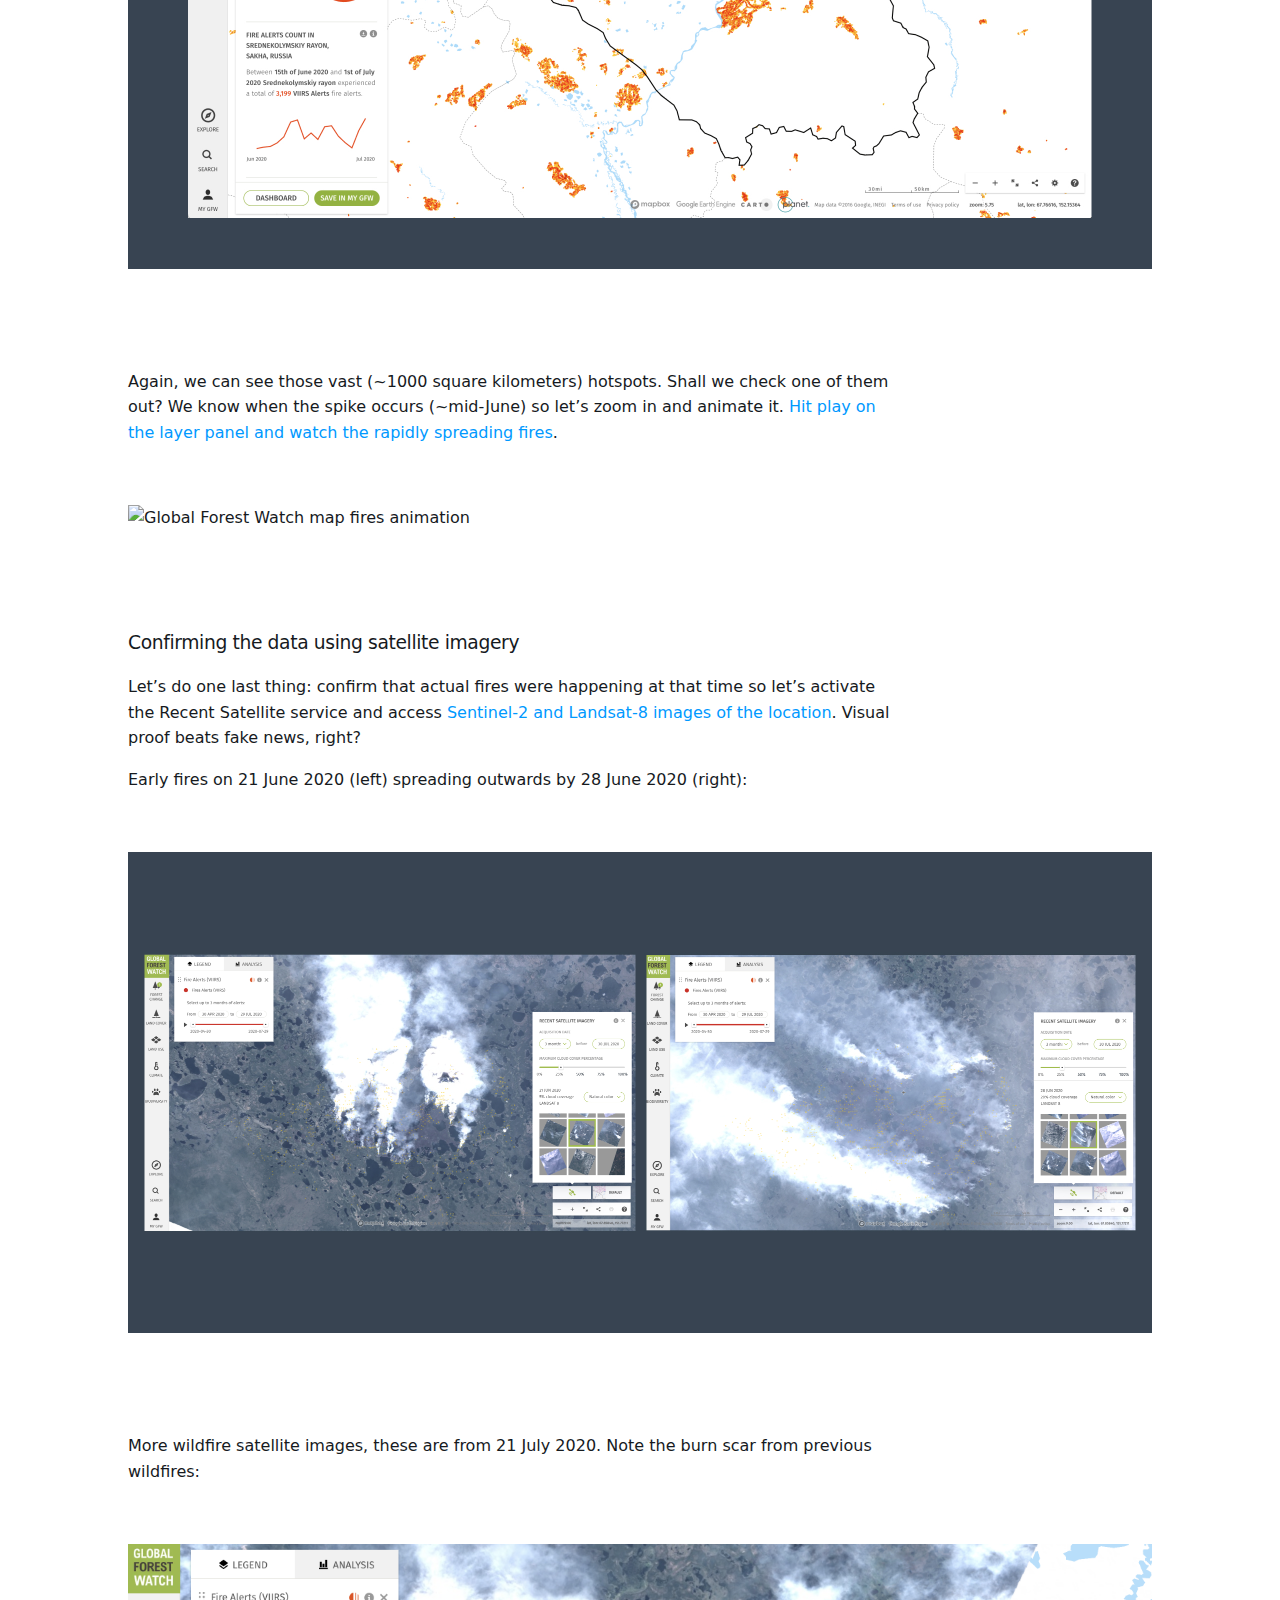
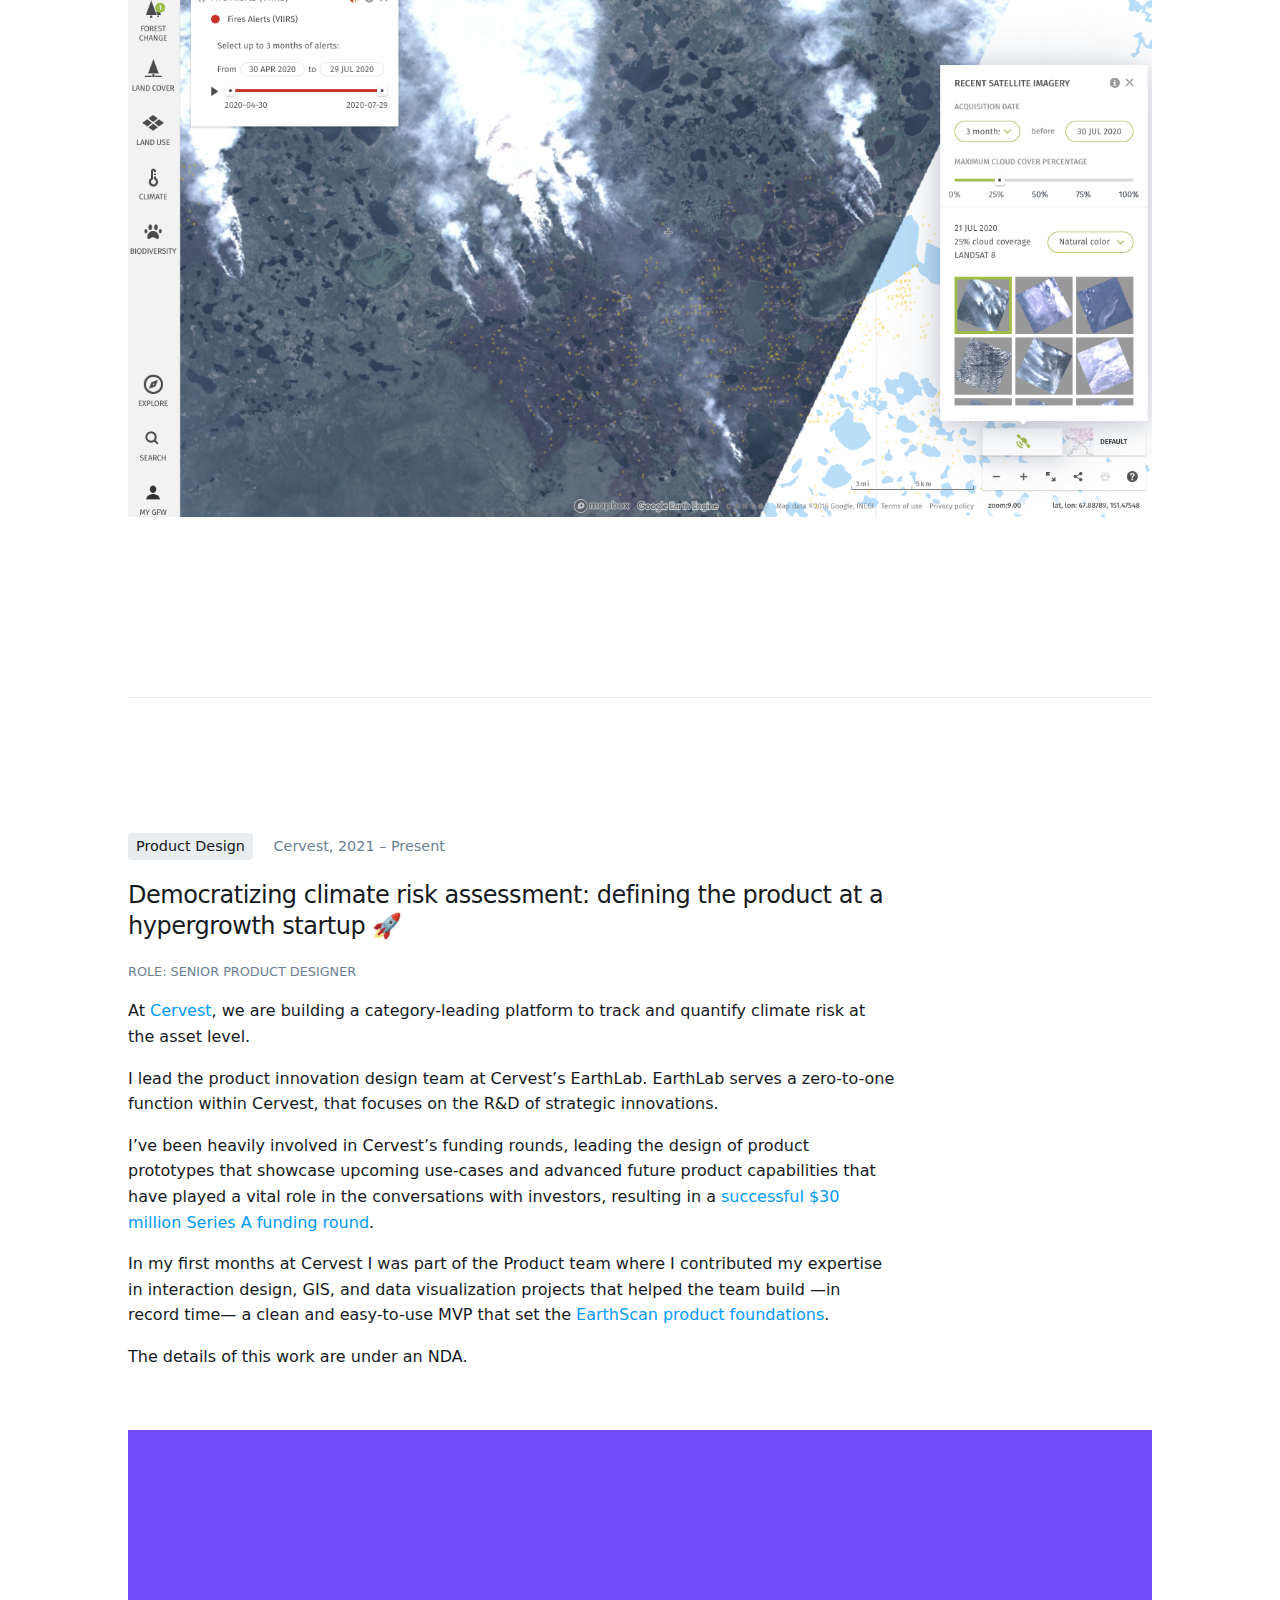
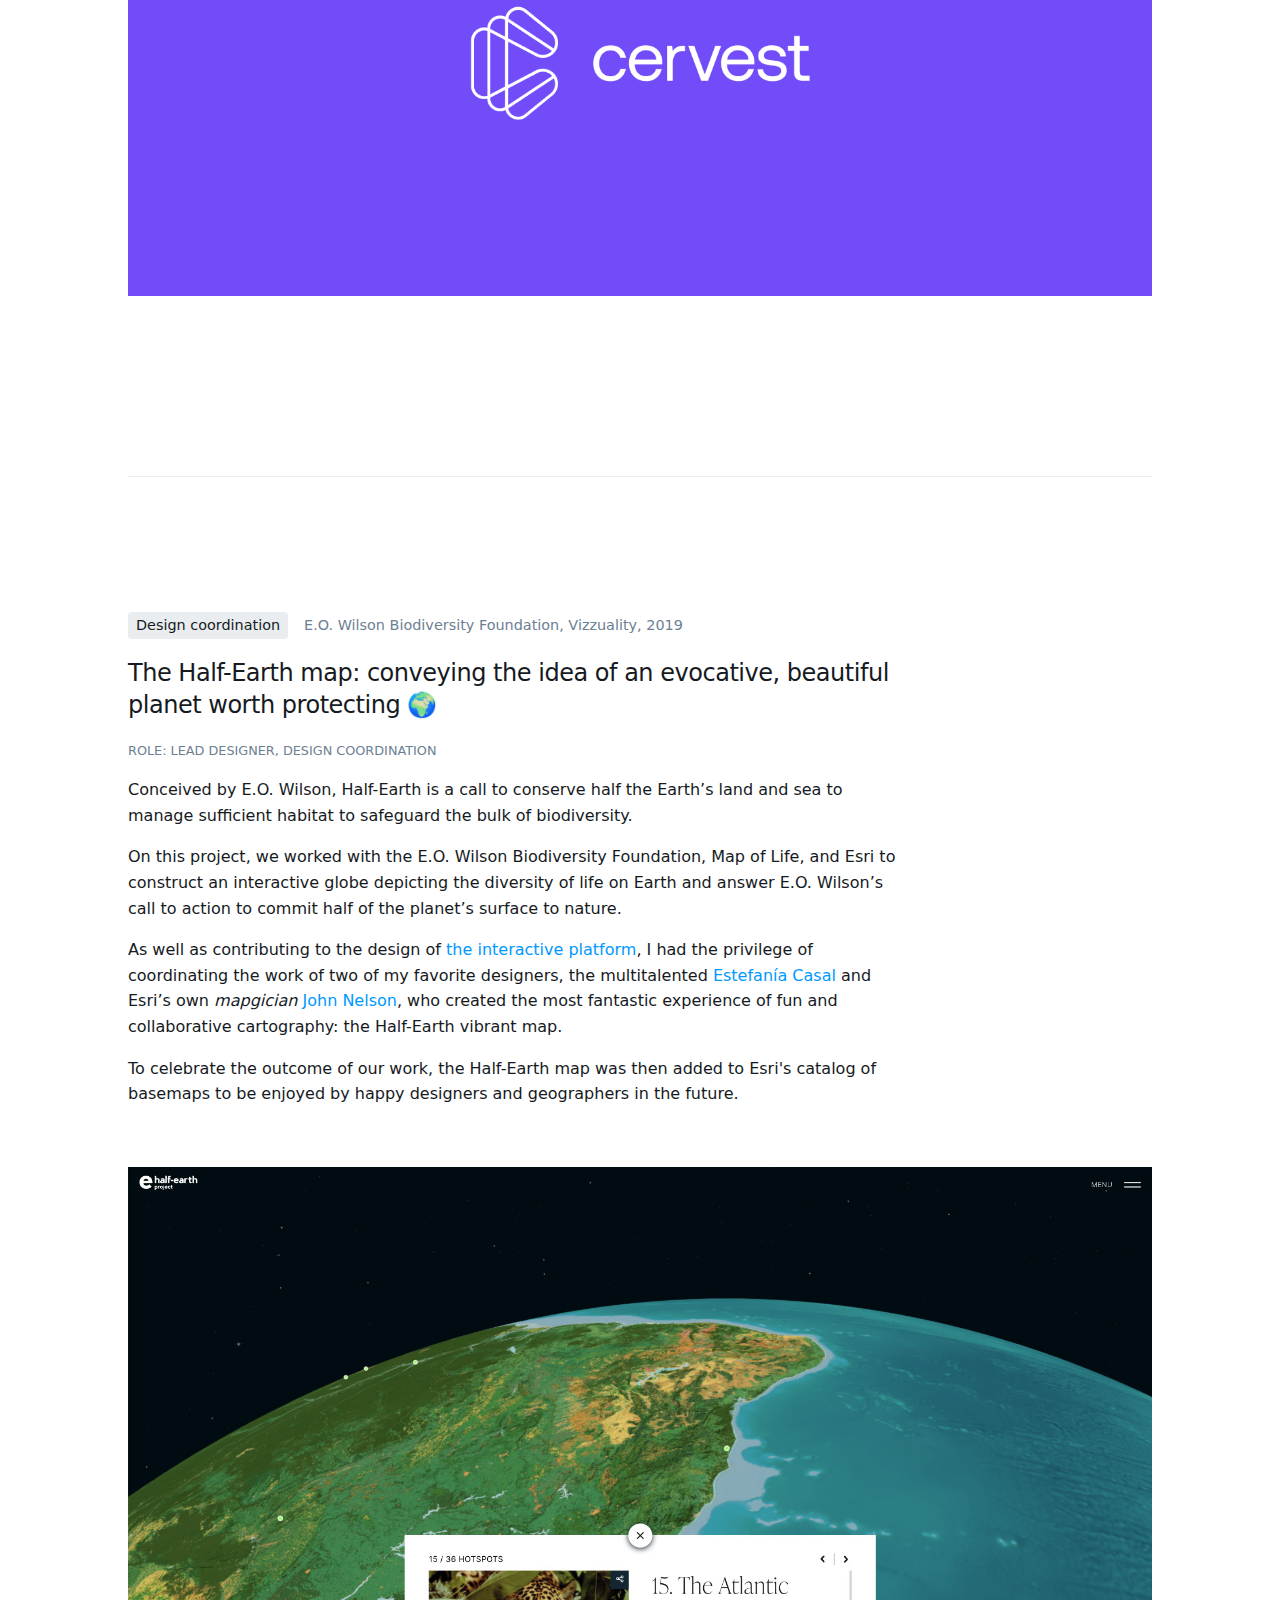
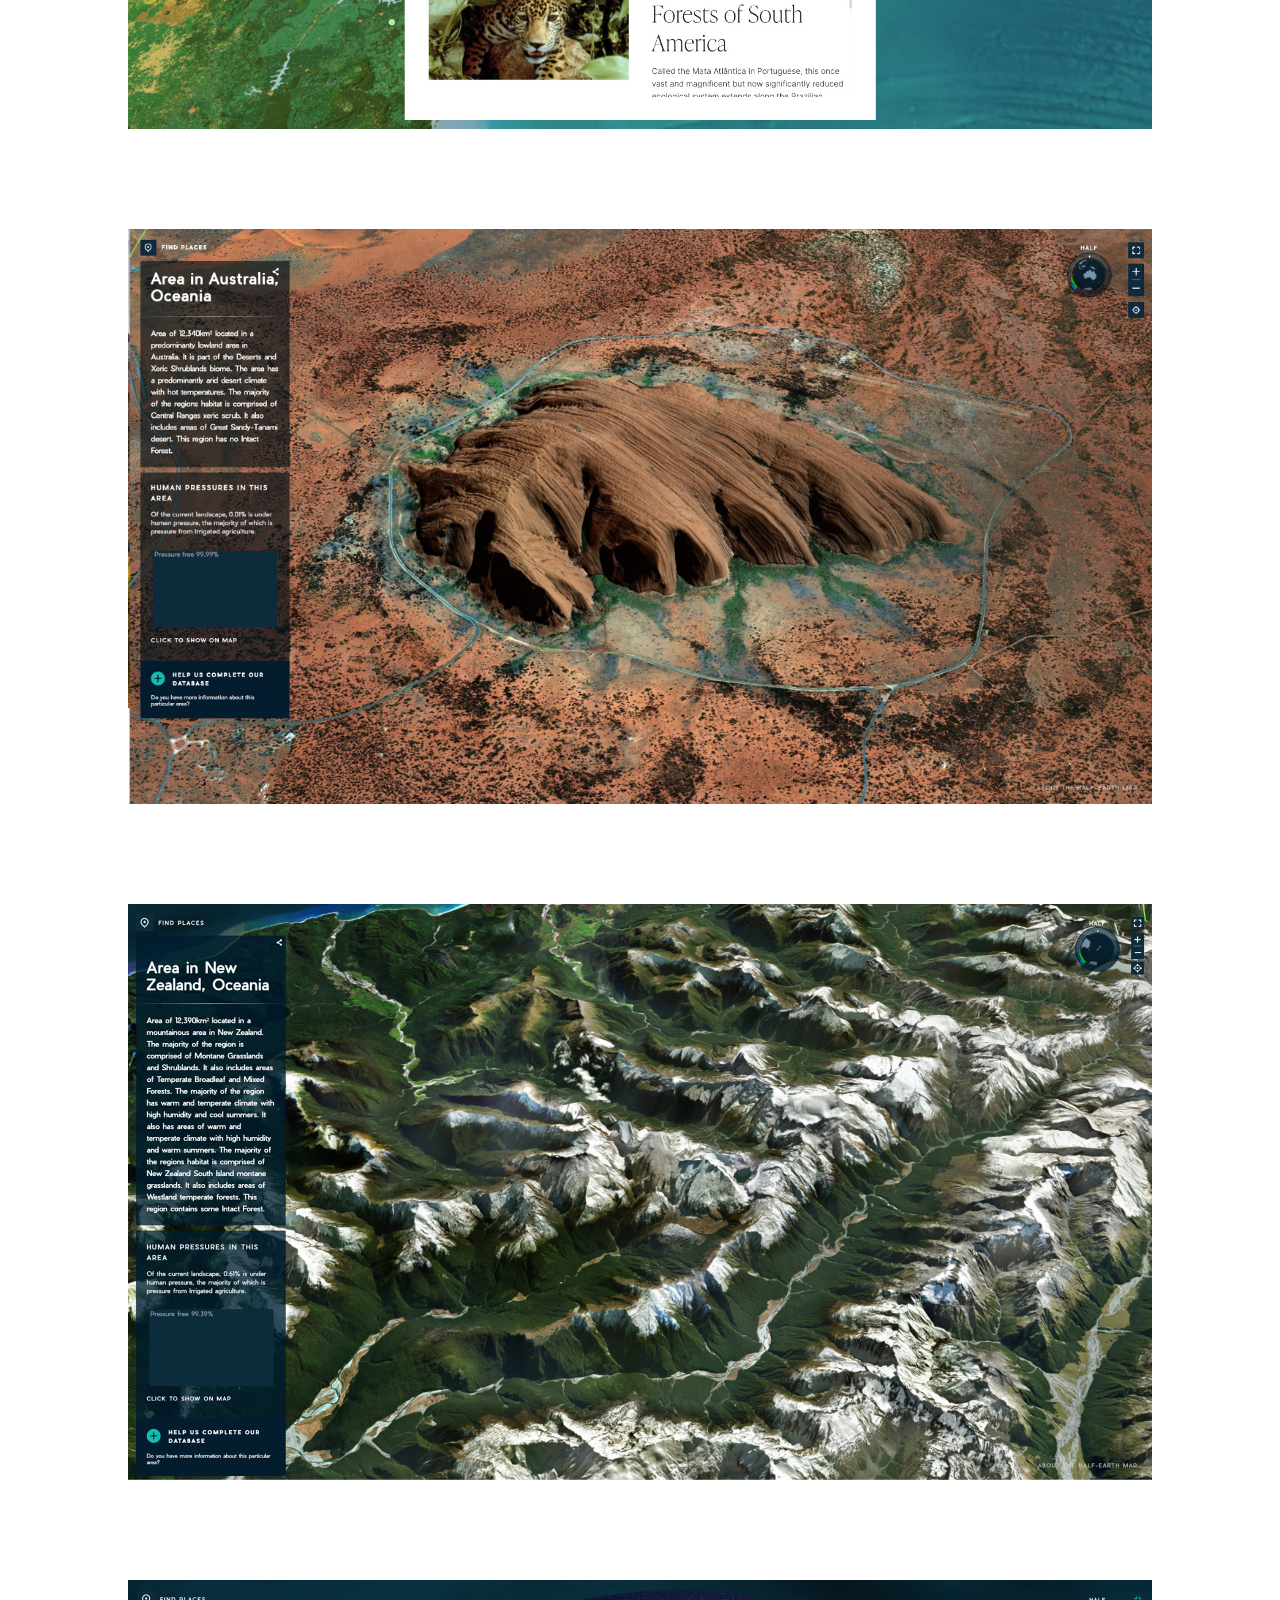
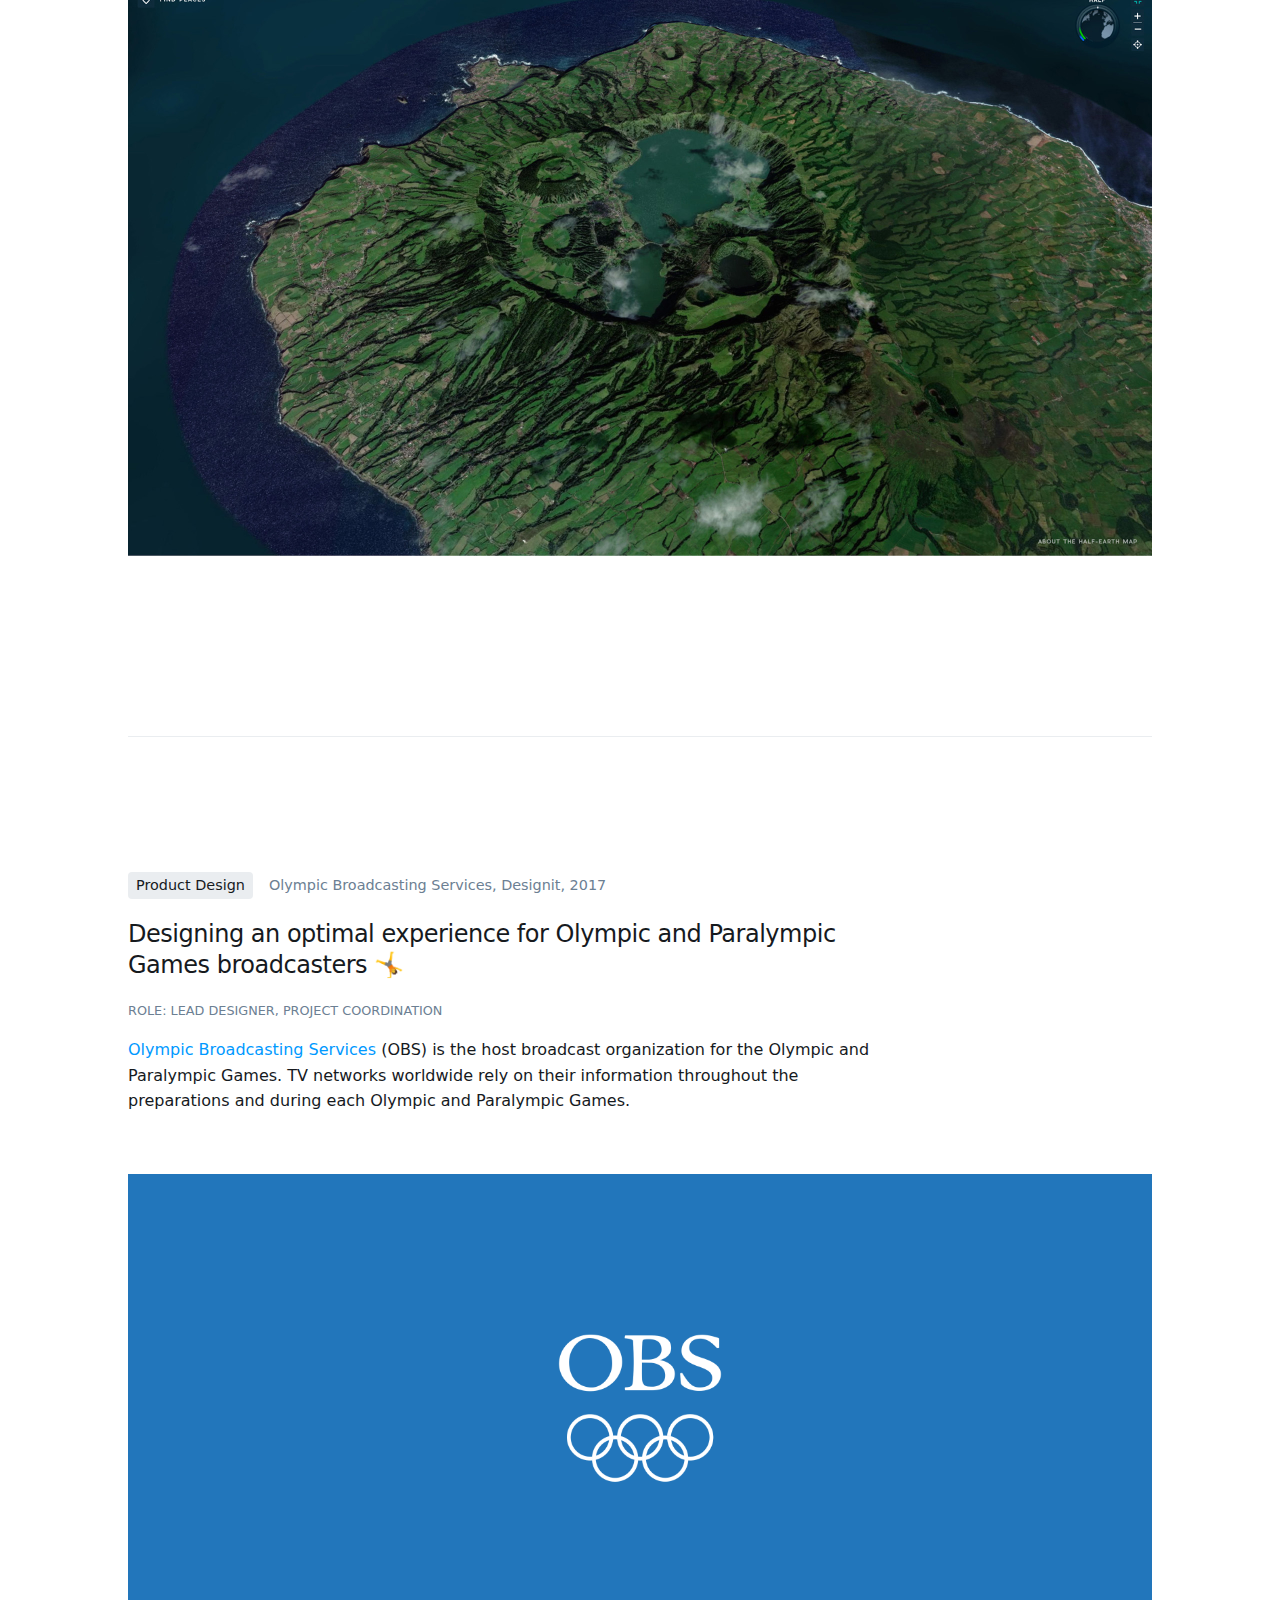
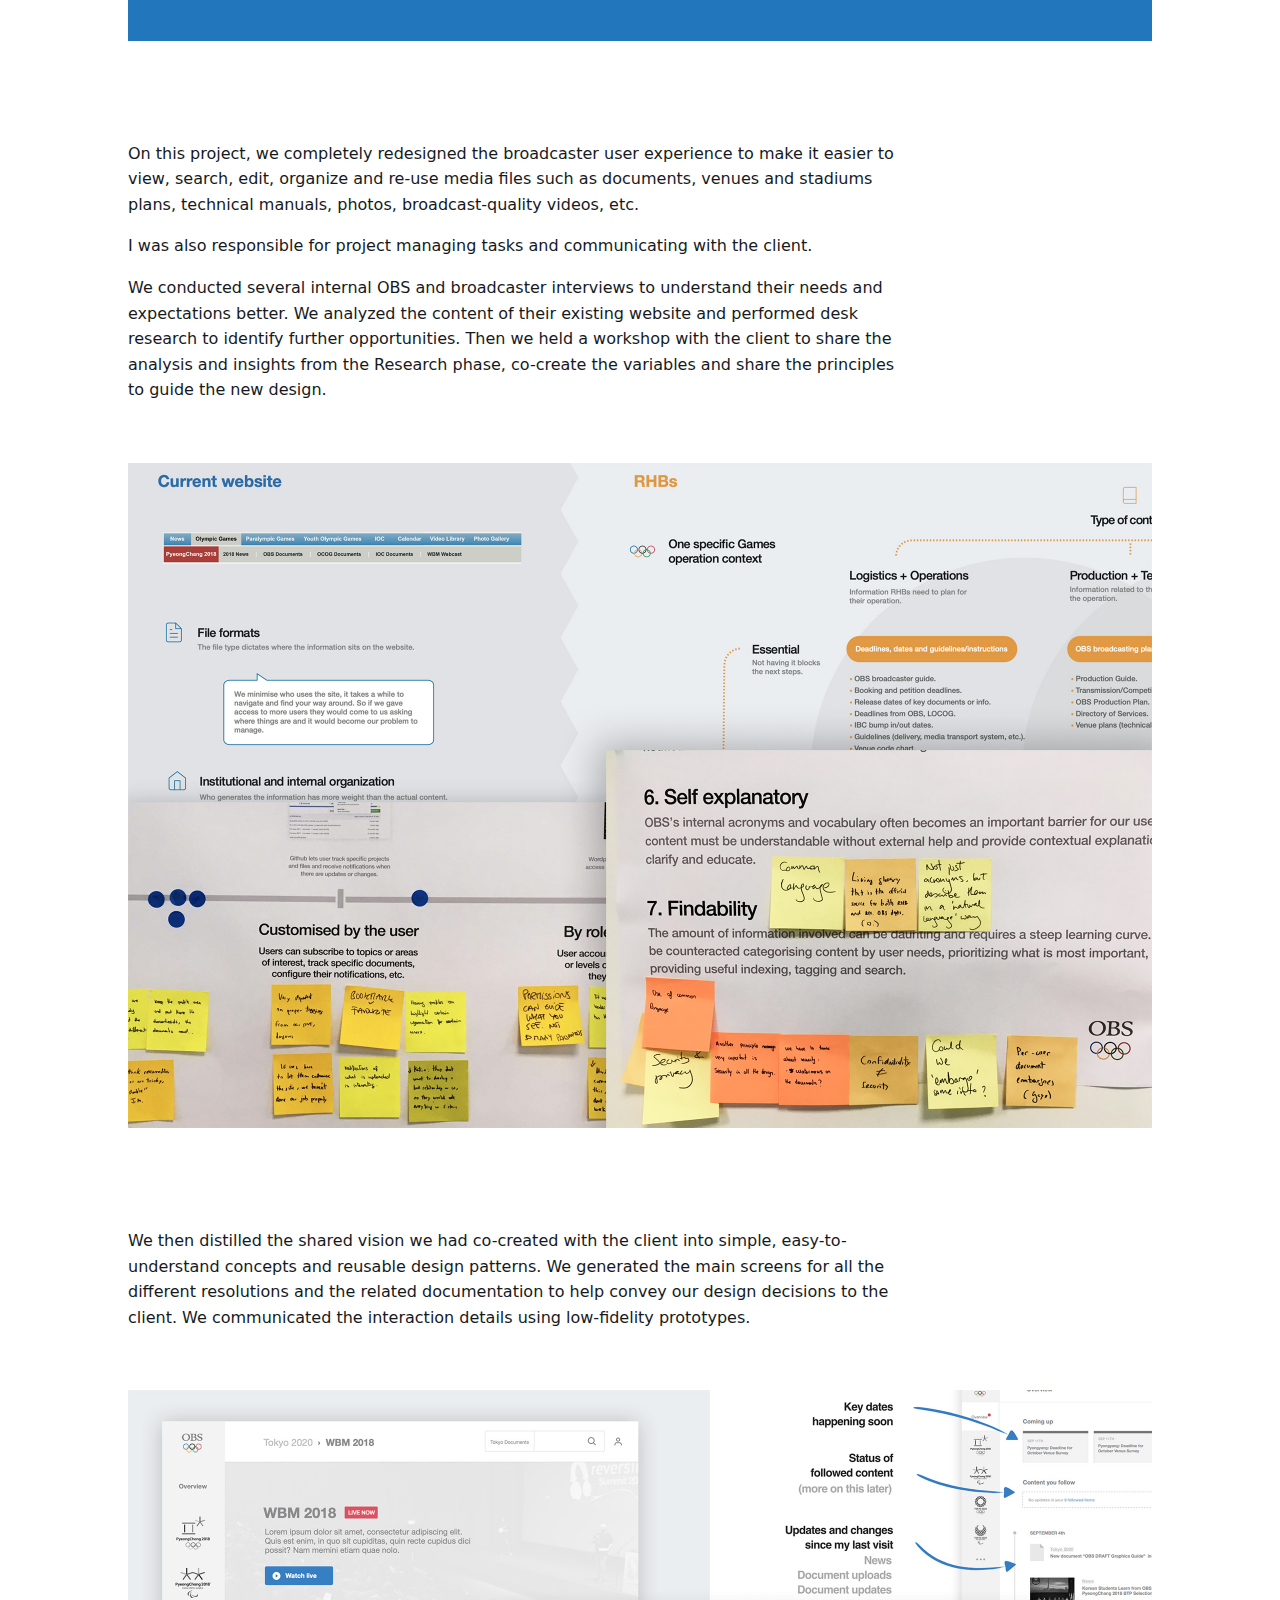
==== commit fd966889: "Correct typo" ====
--- a/index.html
+++ b/index.html
@@ -126,7 +126,7 @@
         <p class="role">Role: Lead designer, Project coordination</p>
         <p><a href="https://www.obs.tv/home">Olympic Broadcasting Services</a> (OBS) is the host broadcast organization for the Olympic and Paralympic Games. TV networks worldwide rely on their information throughout the preparations and during each Olympic and Paralympic Games.</p>
         <img src="img/obs01.png" alt="Olympic Broadcasting Services logo">
-        <p>In this project, we completely redesigned the broadcaster user experience to make it easier to view, search, edit, organize and re-use media files such as documents, venues and stadiums plans, technical manuals, photos, broadcast-quality videos, etc.</p>
+        <p>On this project, we completely redesigned the broadcaster user experience to make it easier to view, search, edit, organize and re-use media files such as documents, venues and stadiums plans, technical manuals, photos, broadcast-quality videos, etc.</p>
         <p>I was also responsible for project managing tasks and communicating with the client.</p>
         <p>We conducted several internal OBS and broadcaster interviews to understand their needs and expectations better. We analyzed the content of their existing website and performed desk research to identify further opportunities. Then we held a workshop with the client to share the analysis and insights from the Research phase, co-create the variables and share the principles to guide the new design.</p>
         <img src="img/obs02.jpg" alt="Olympic Broadcasting Services workshop">
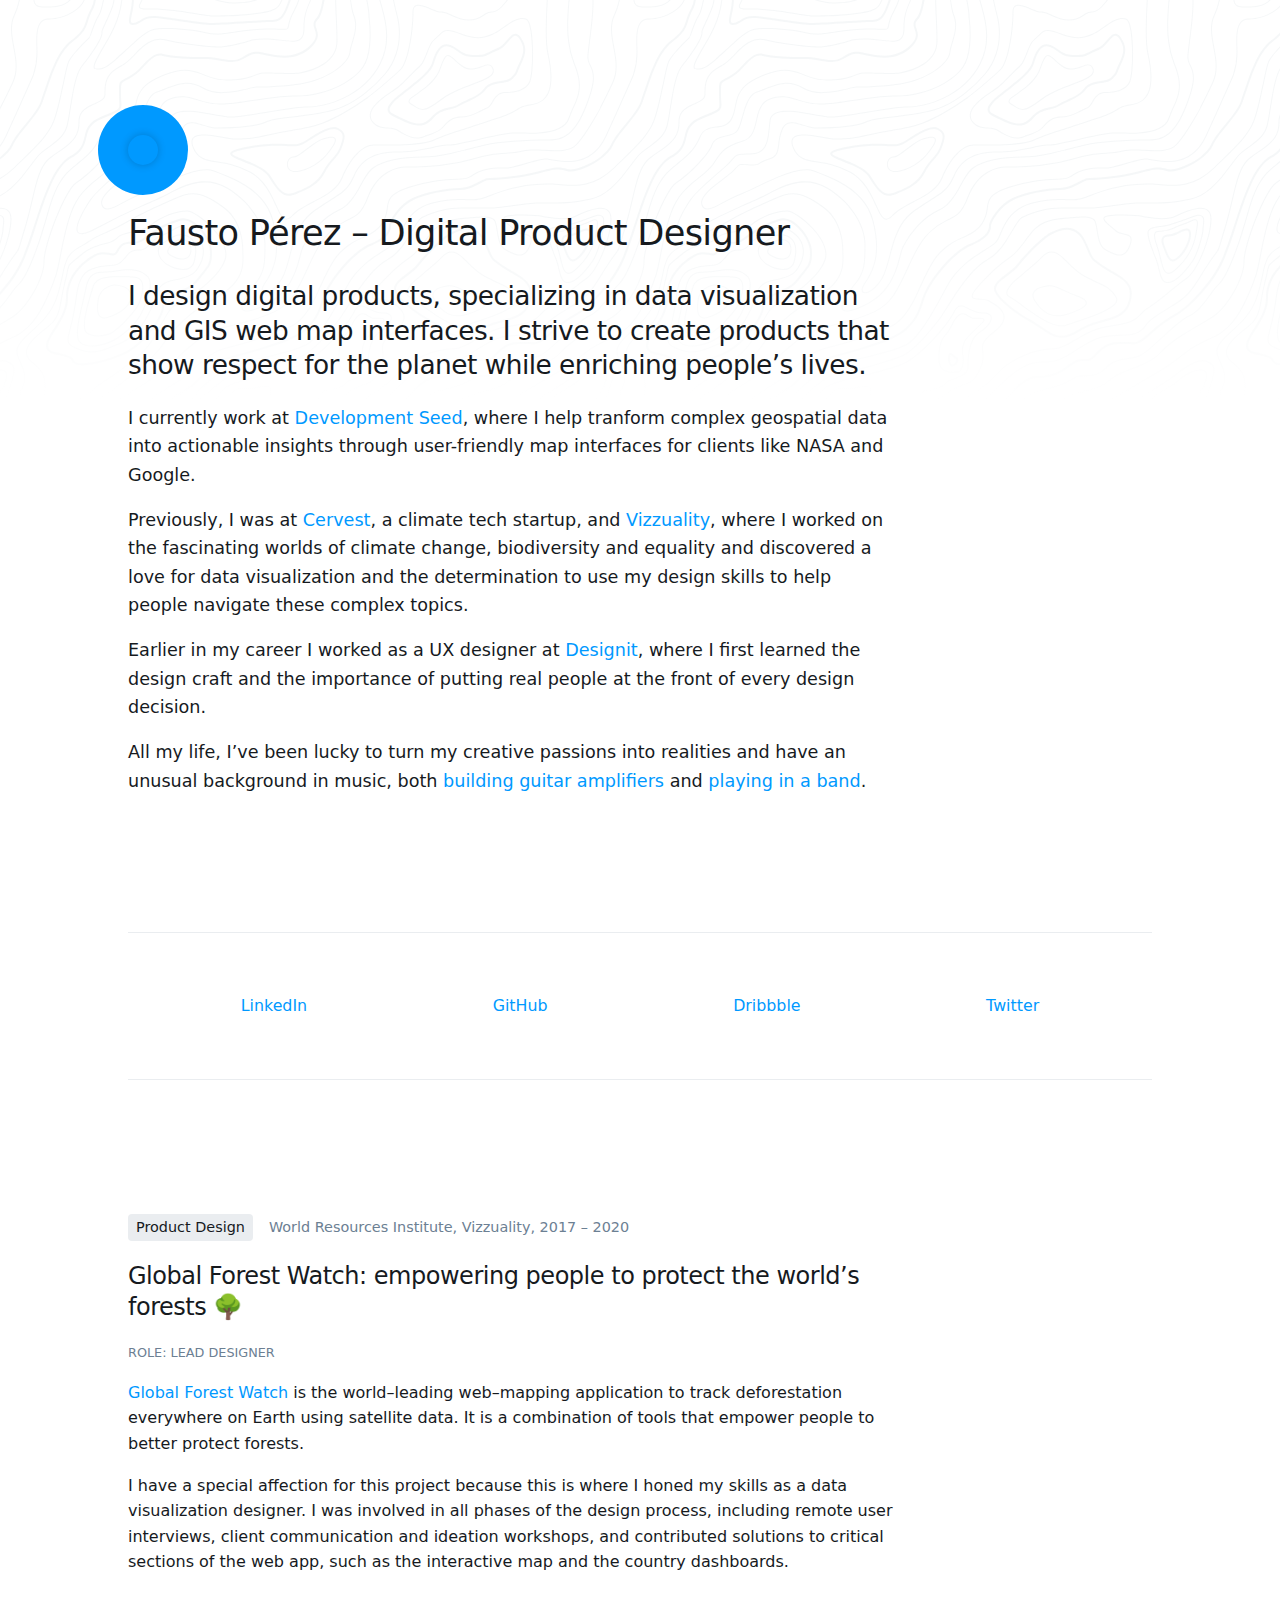
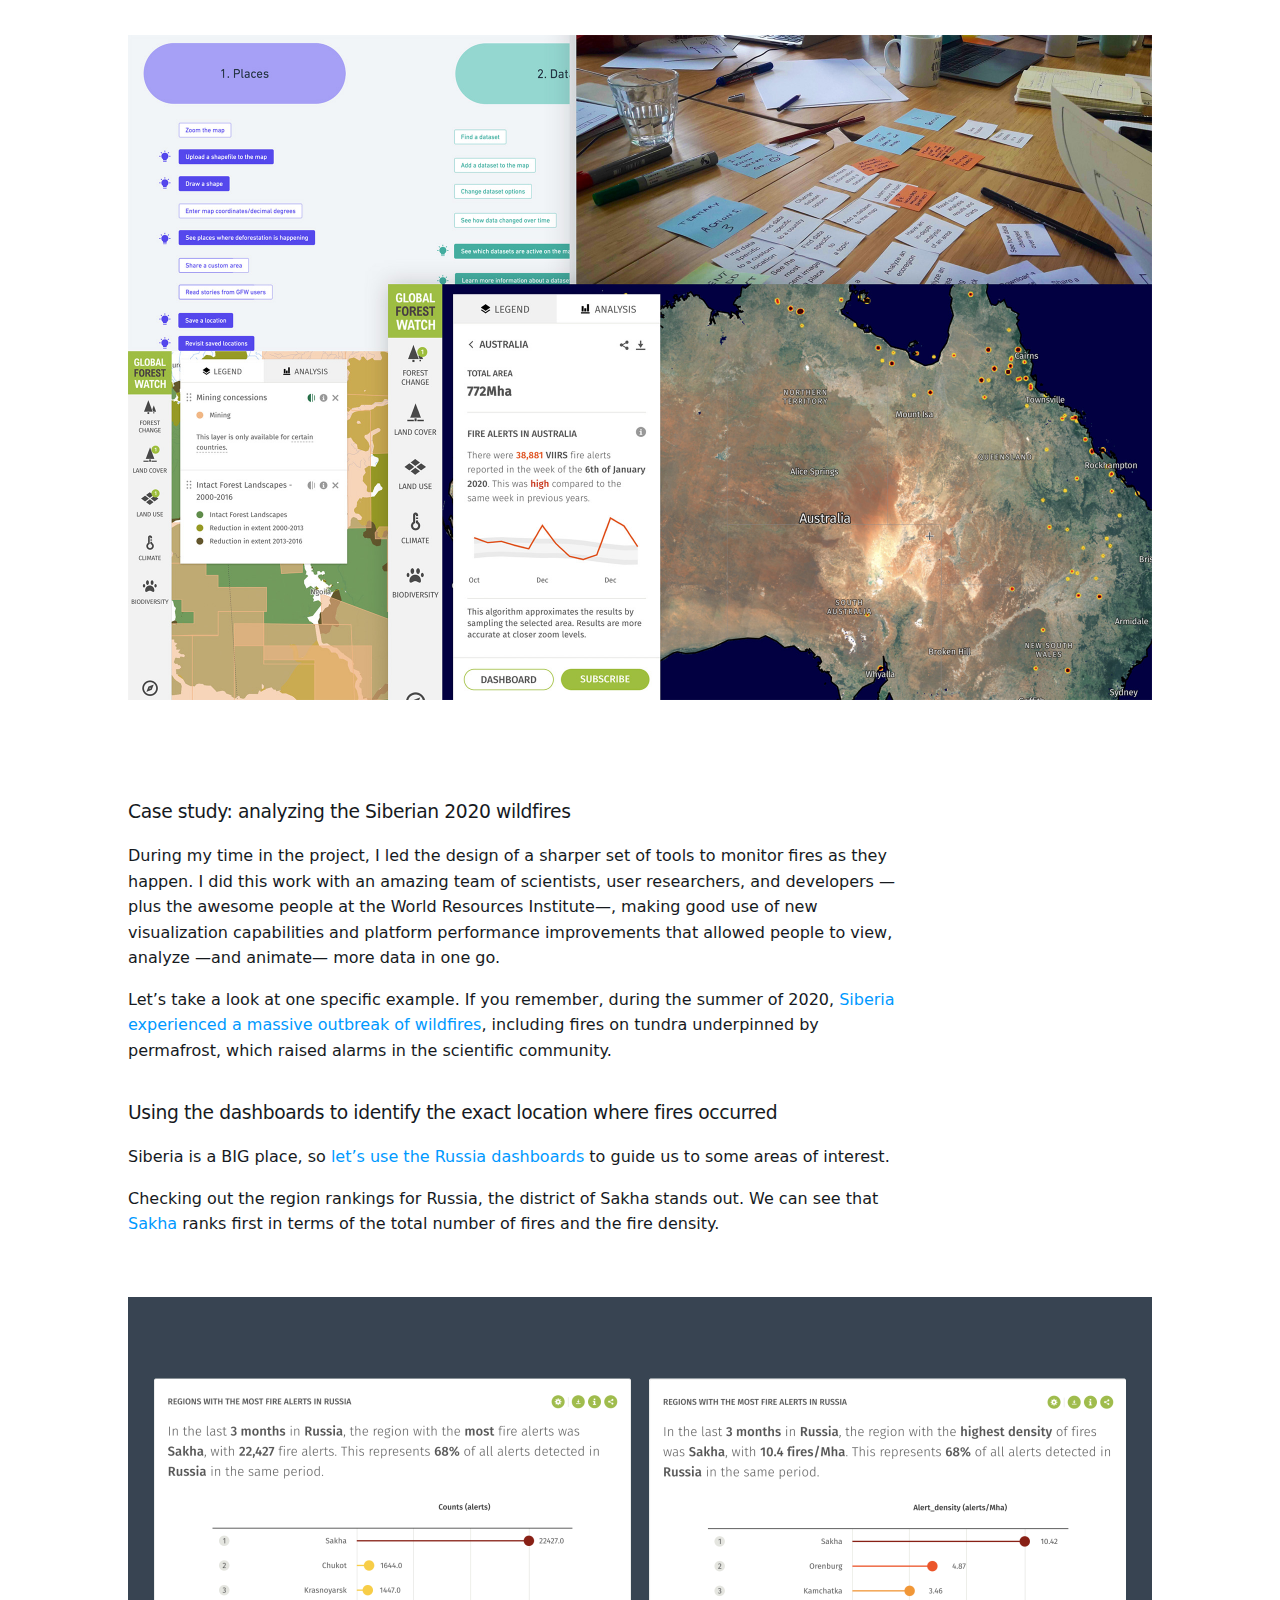
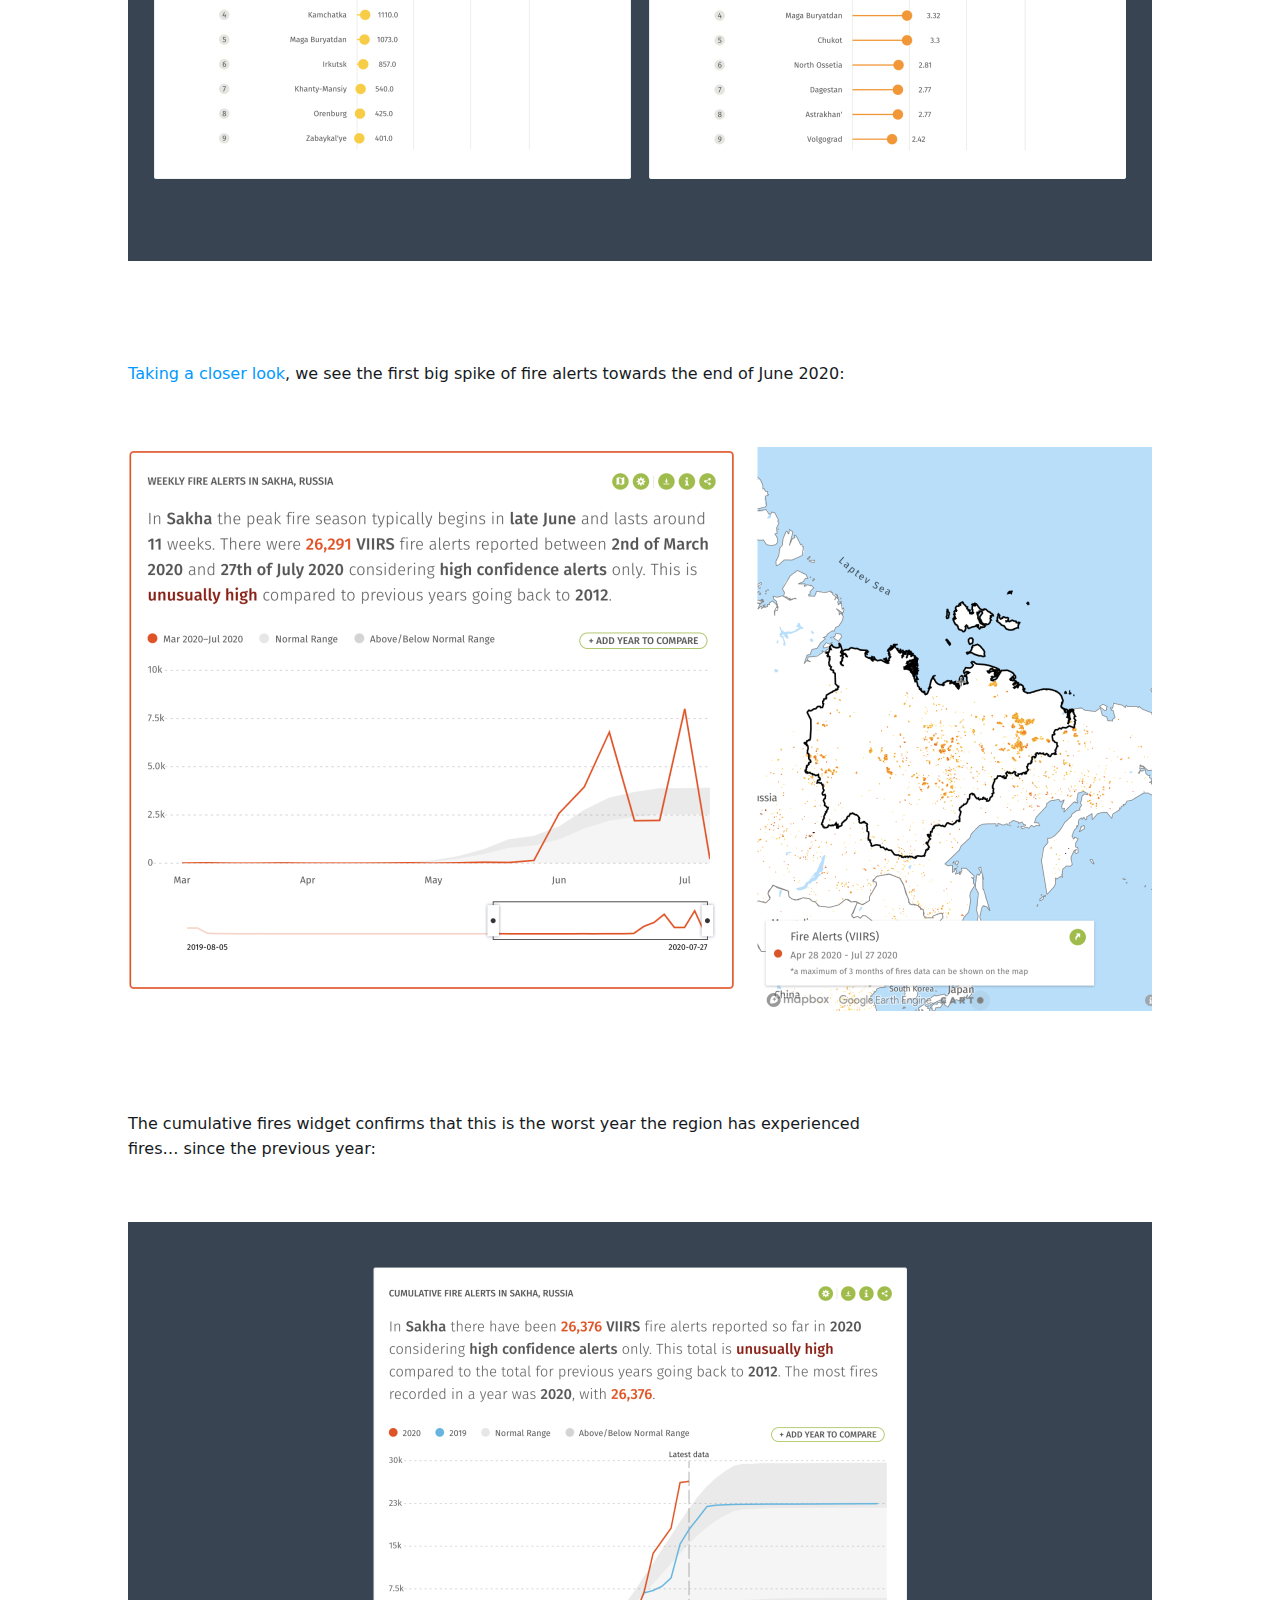
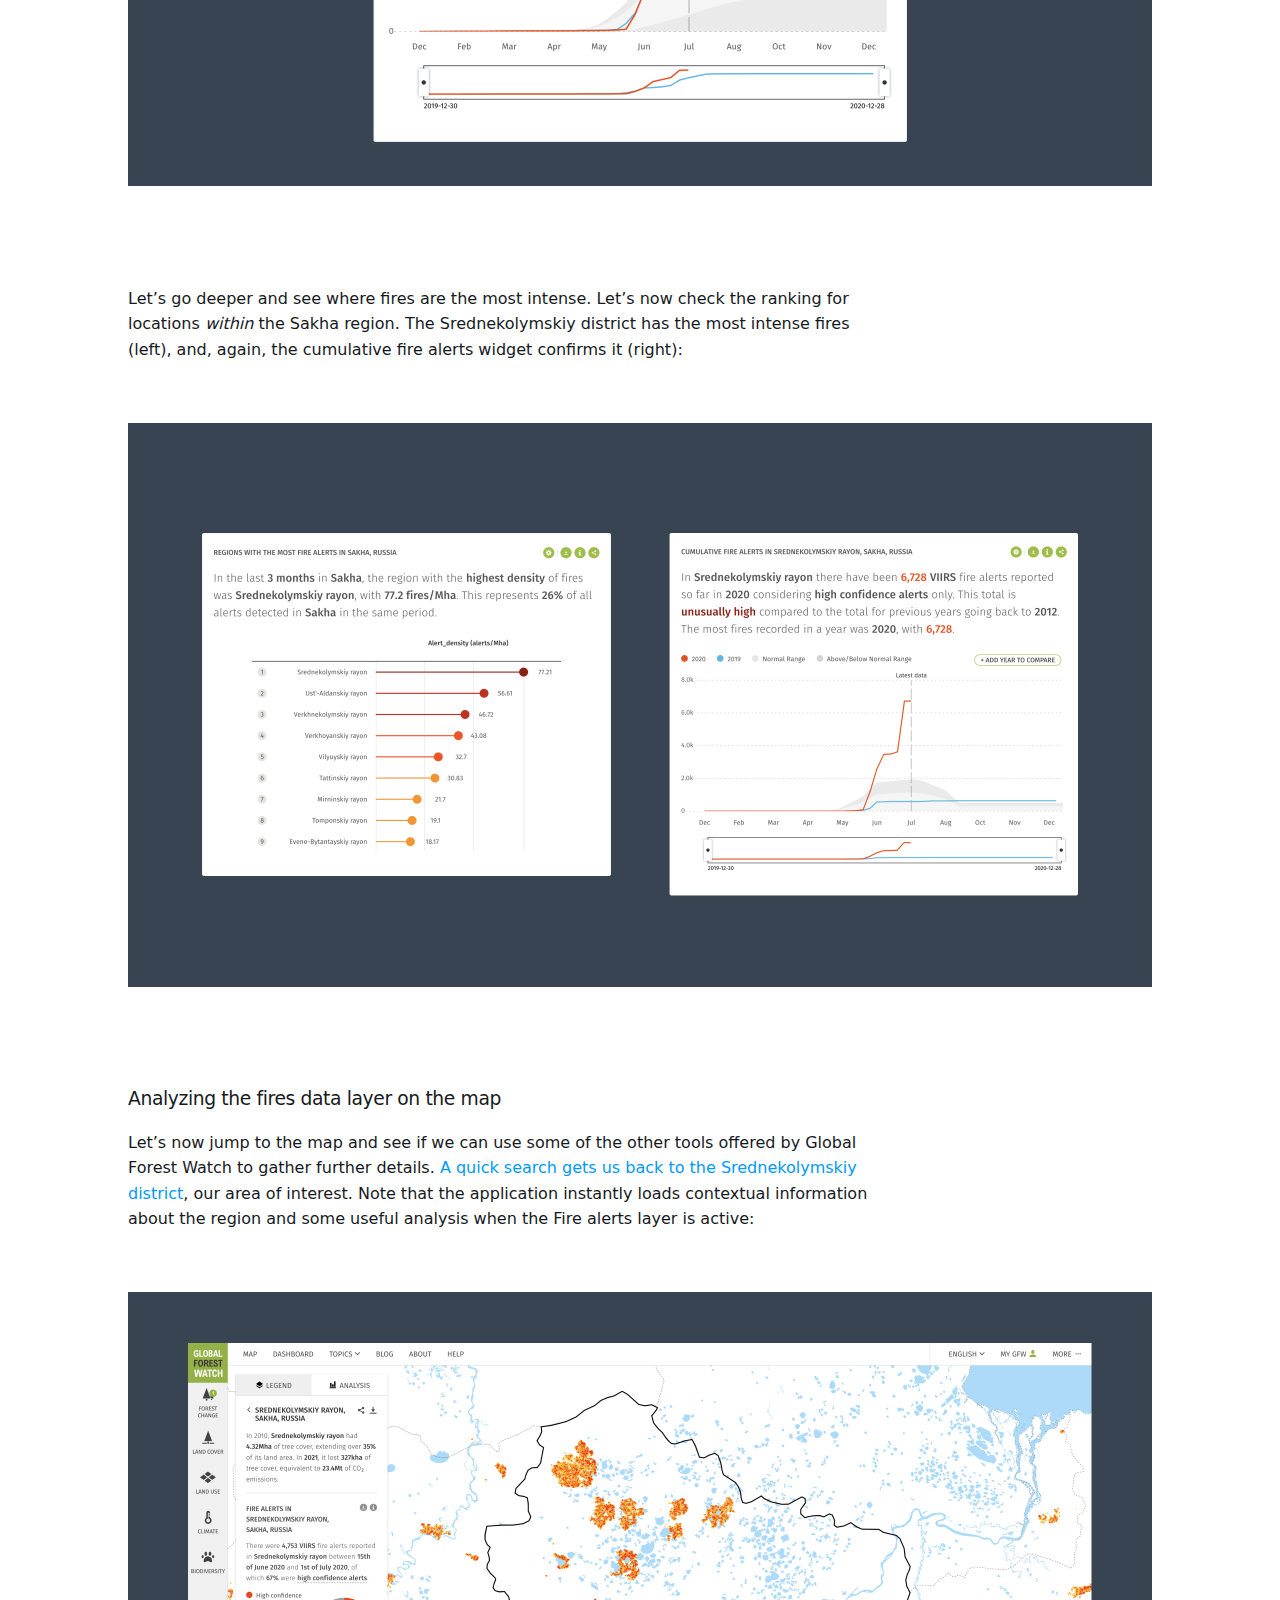
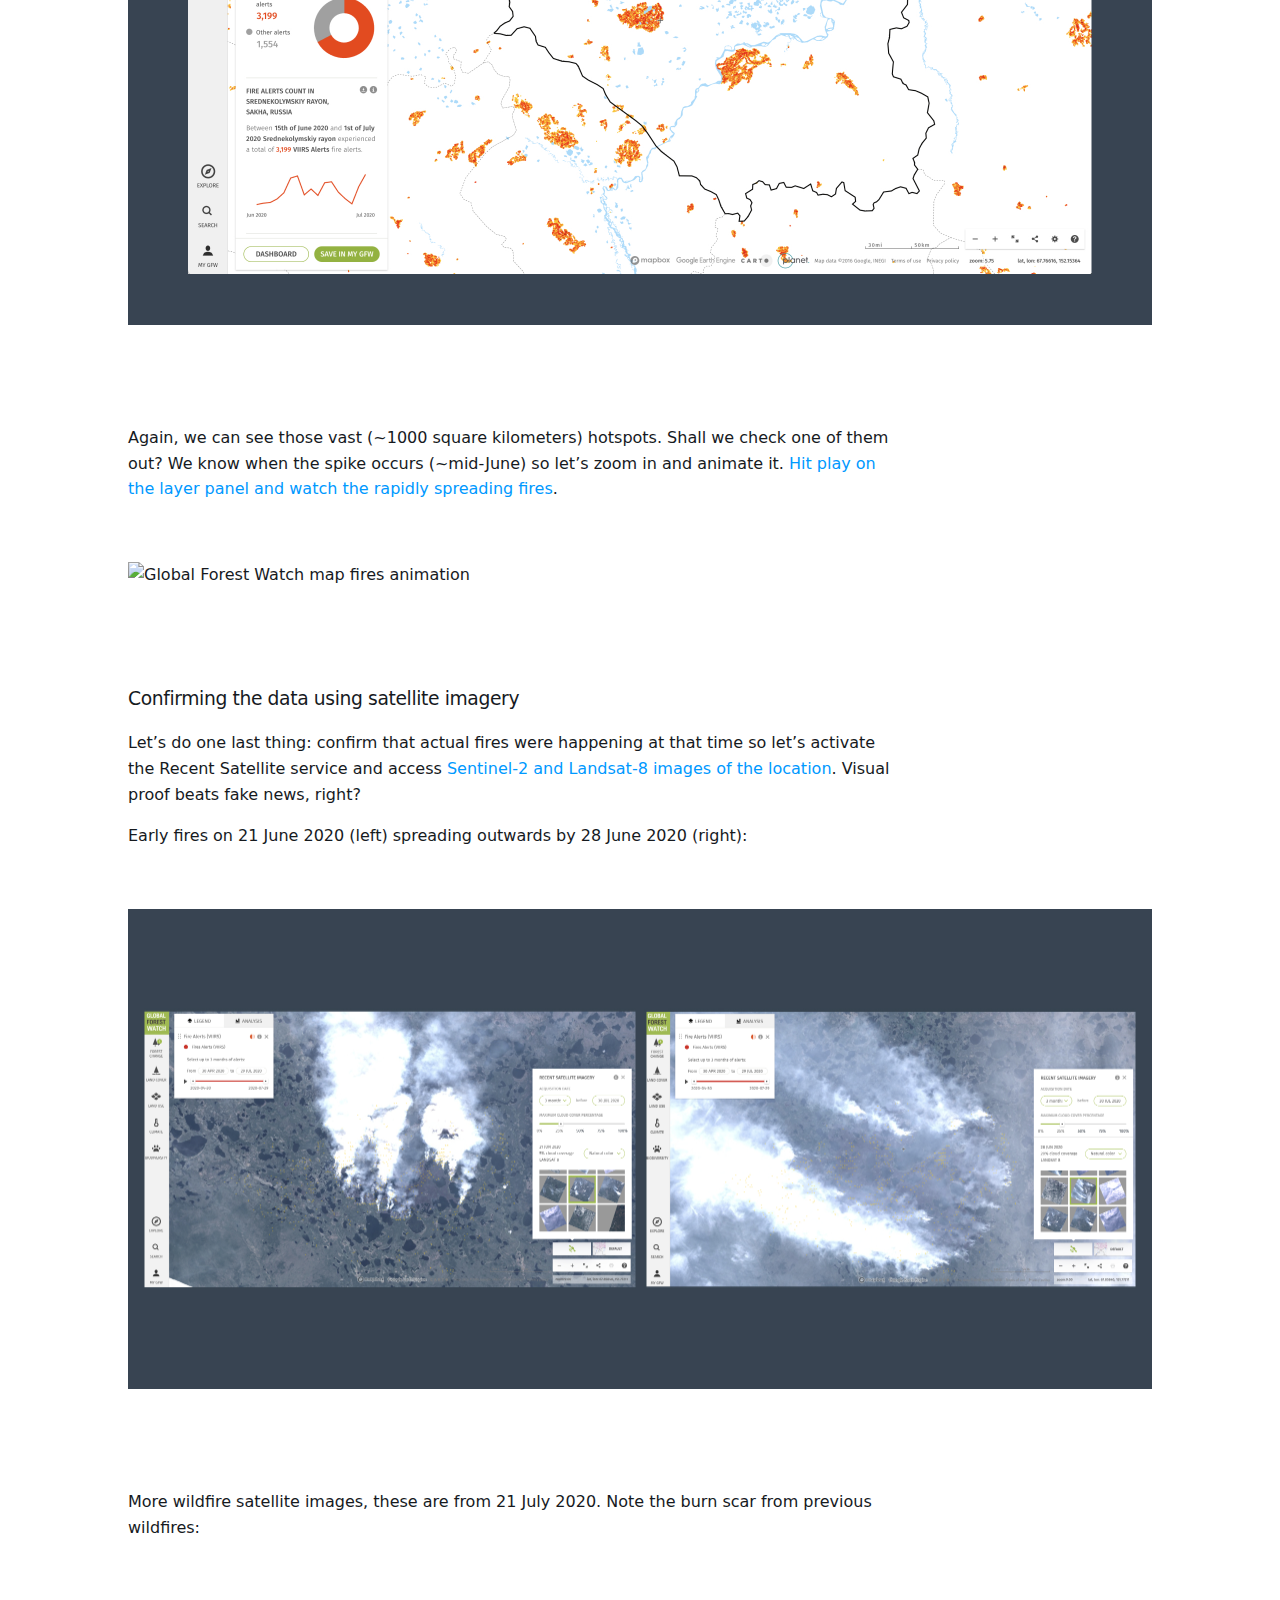
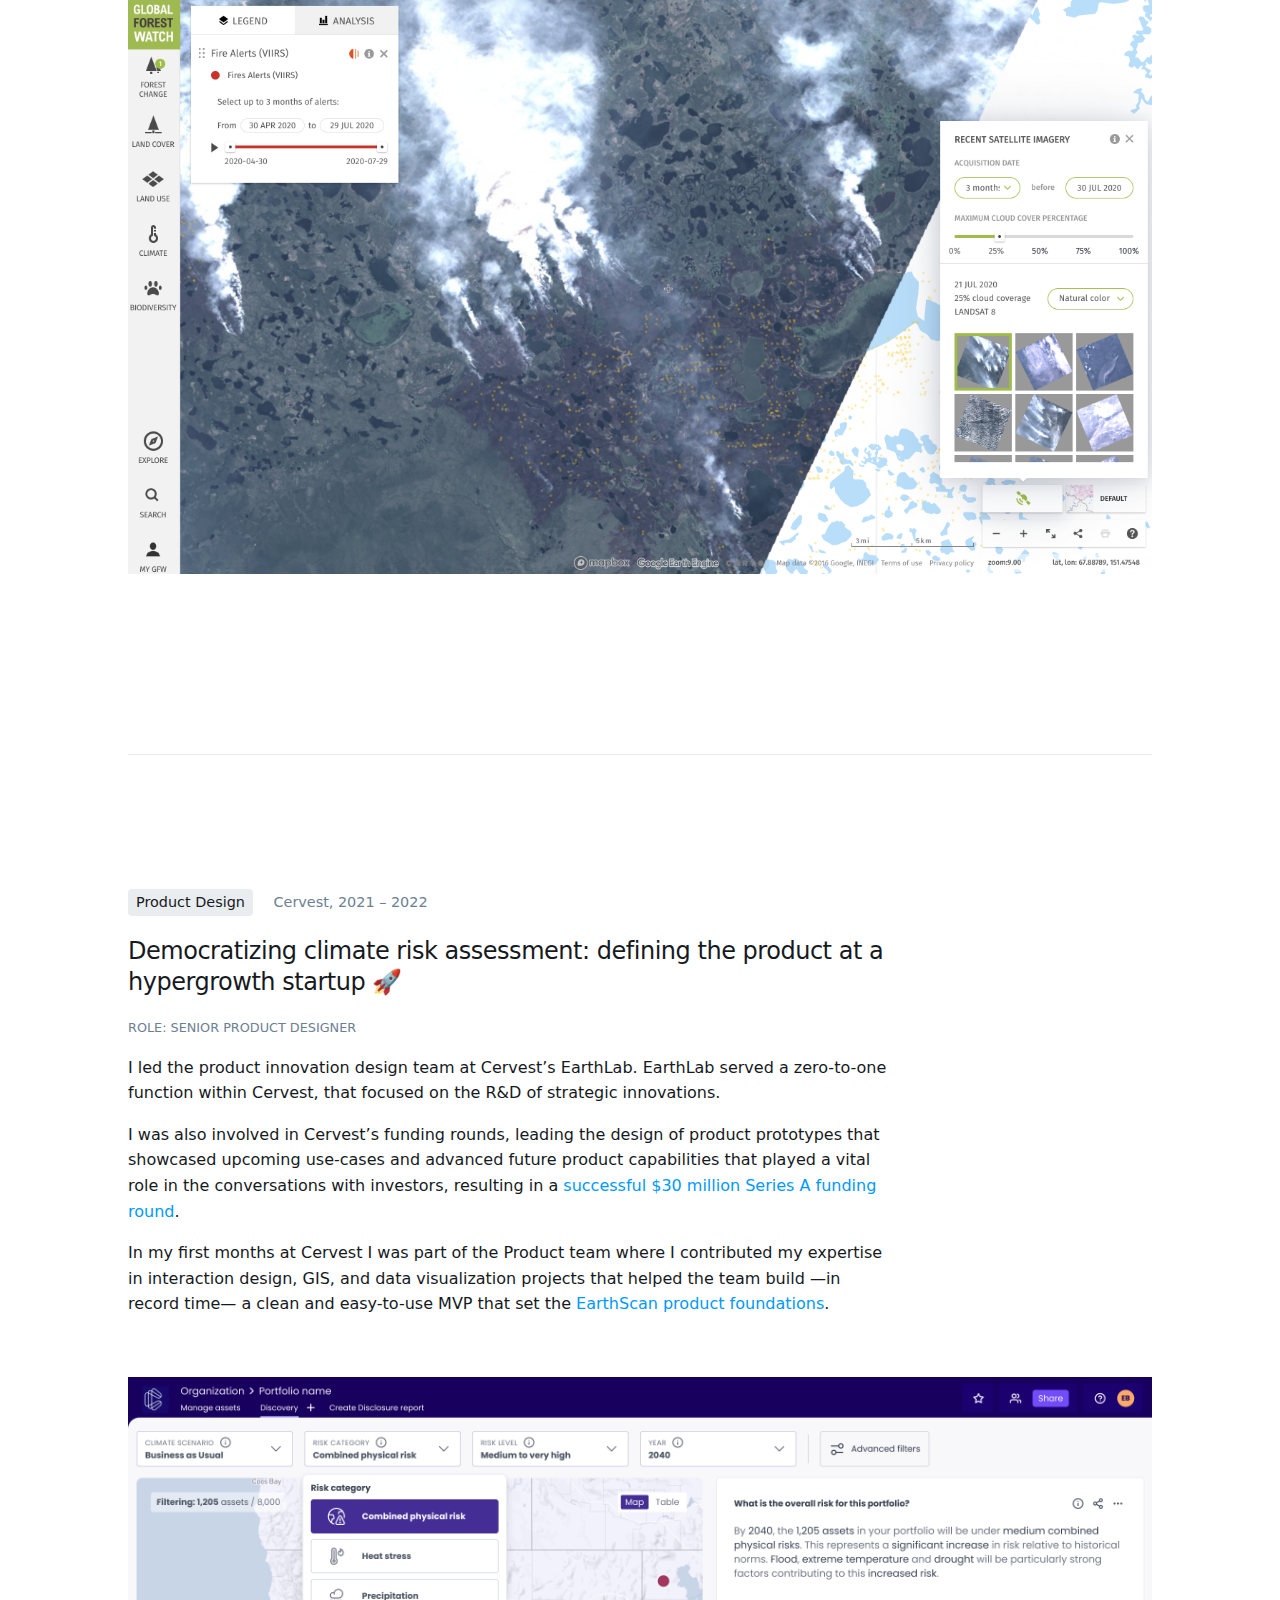
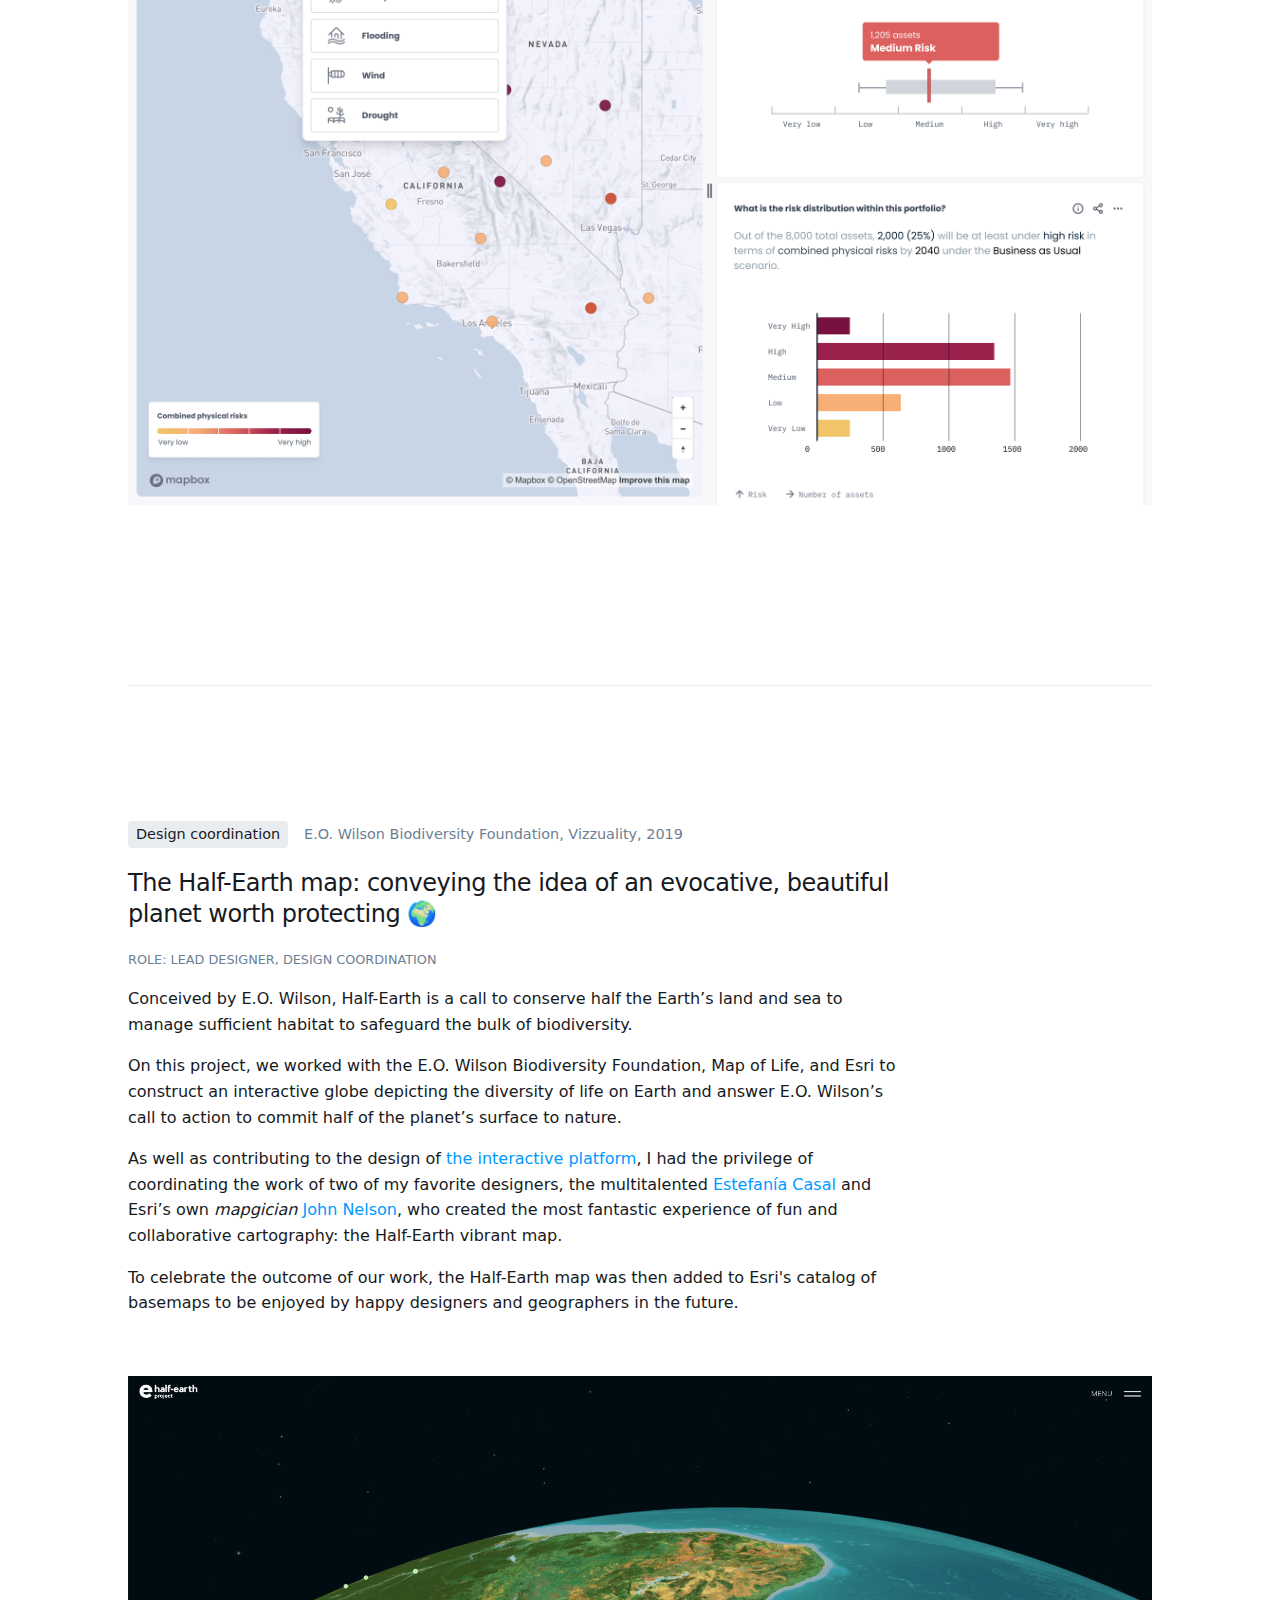
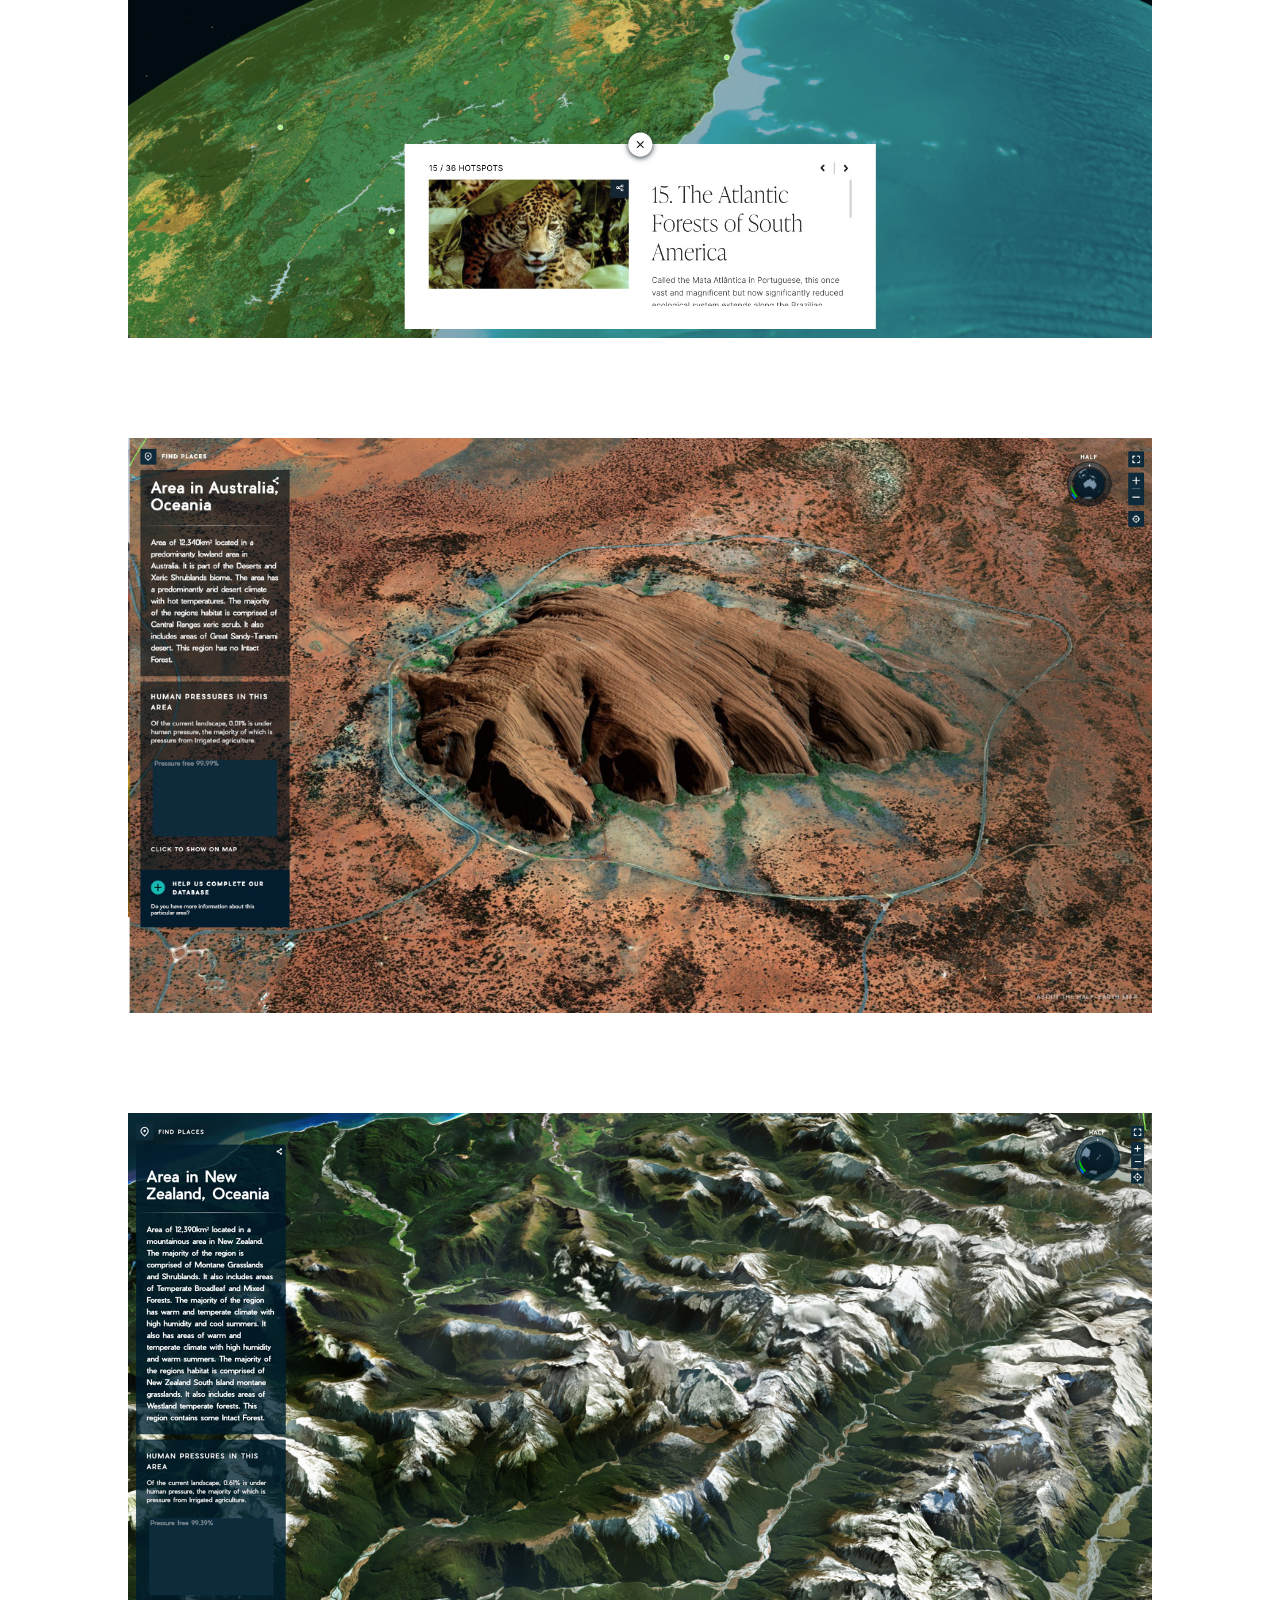
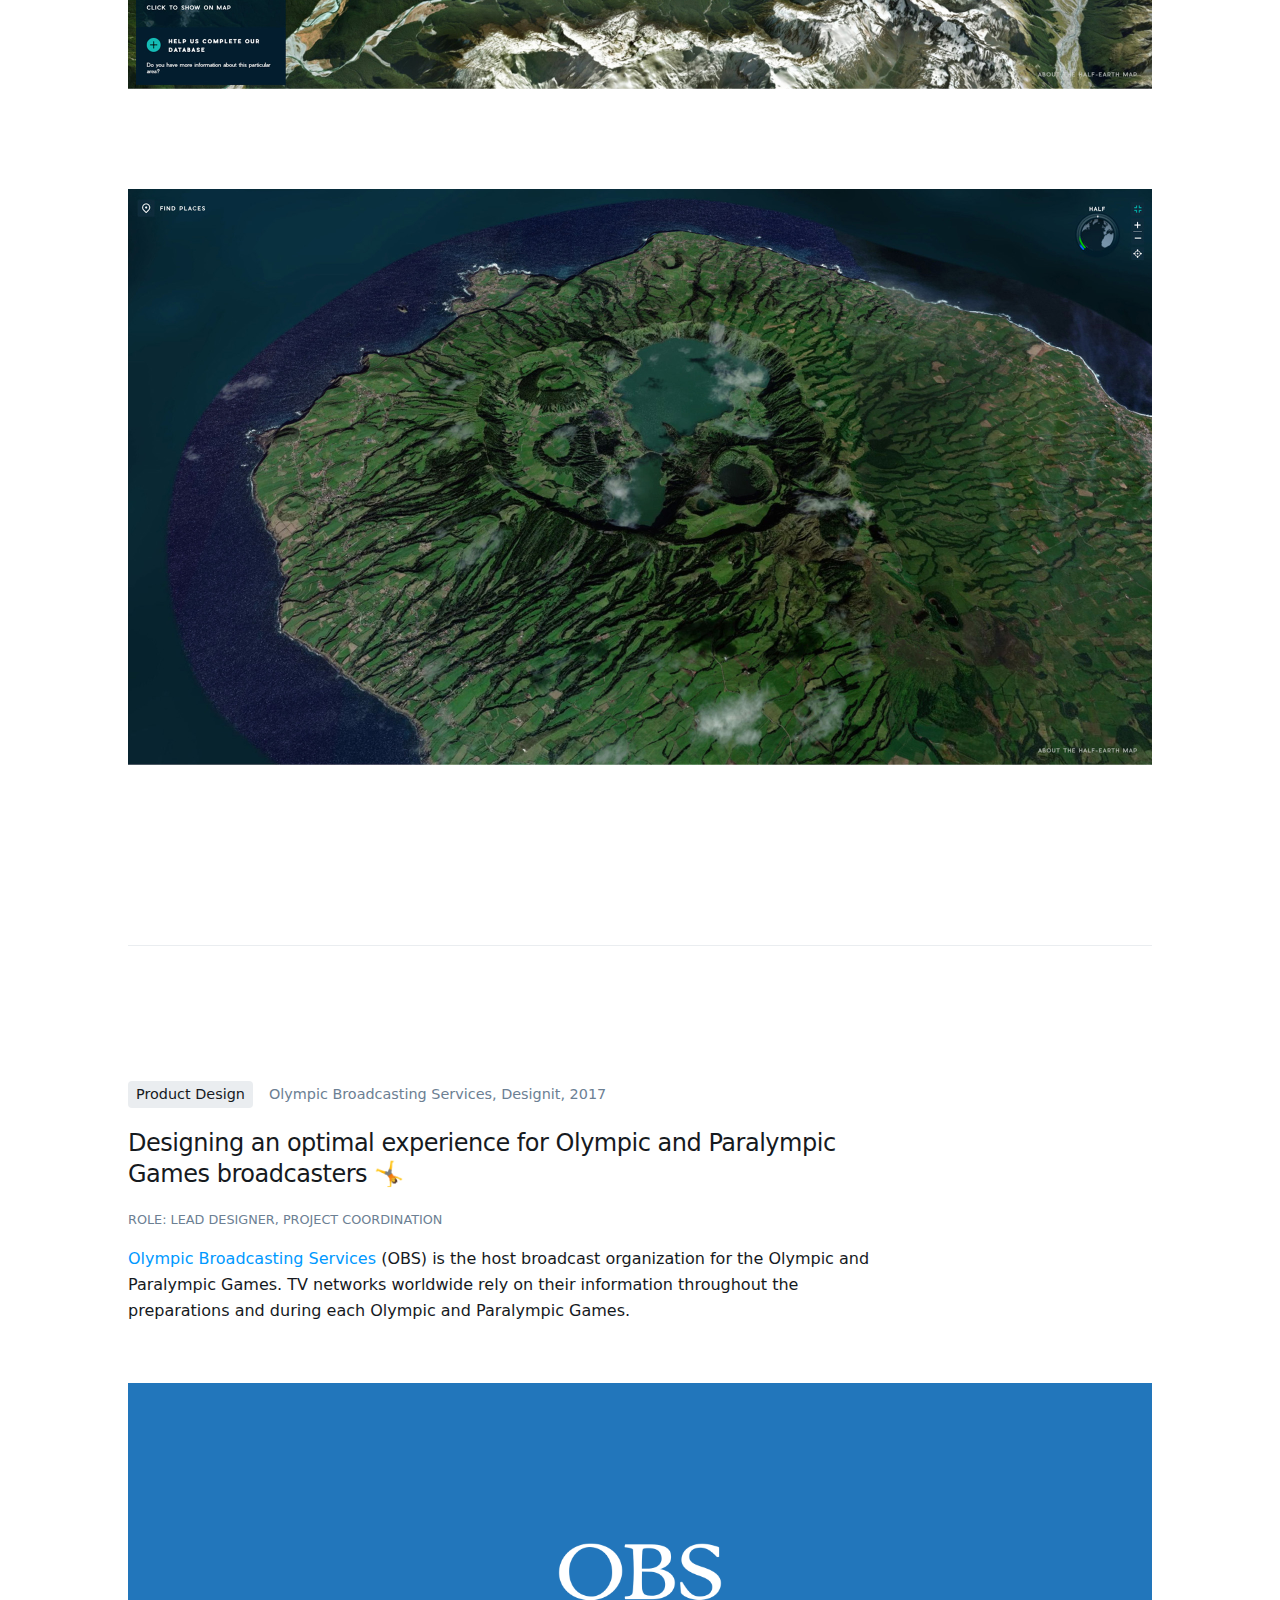
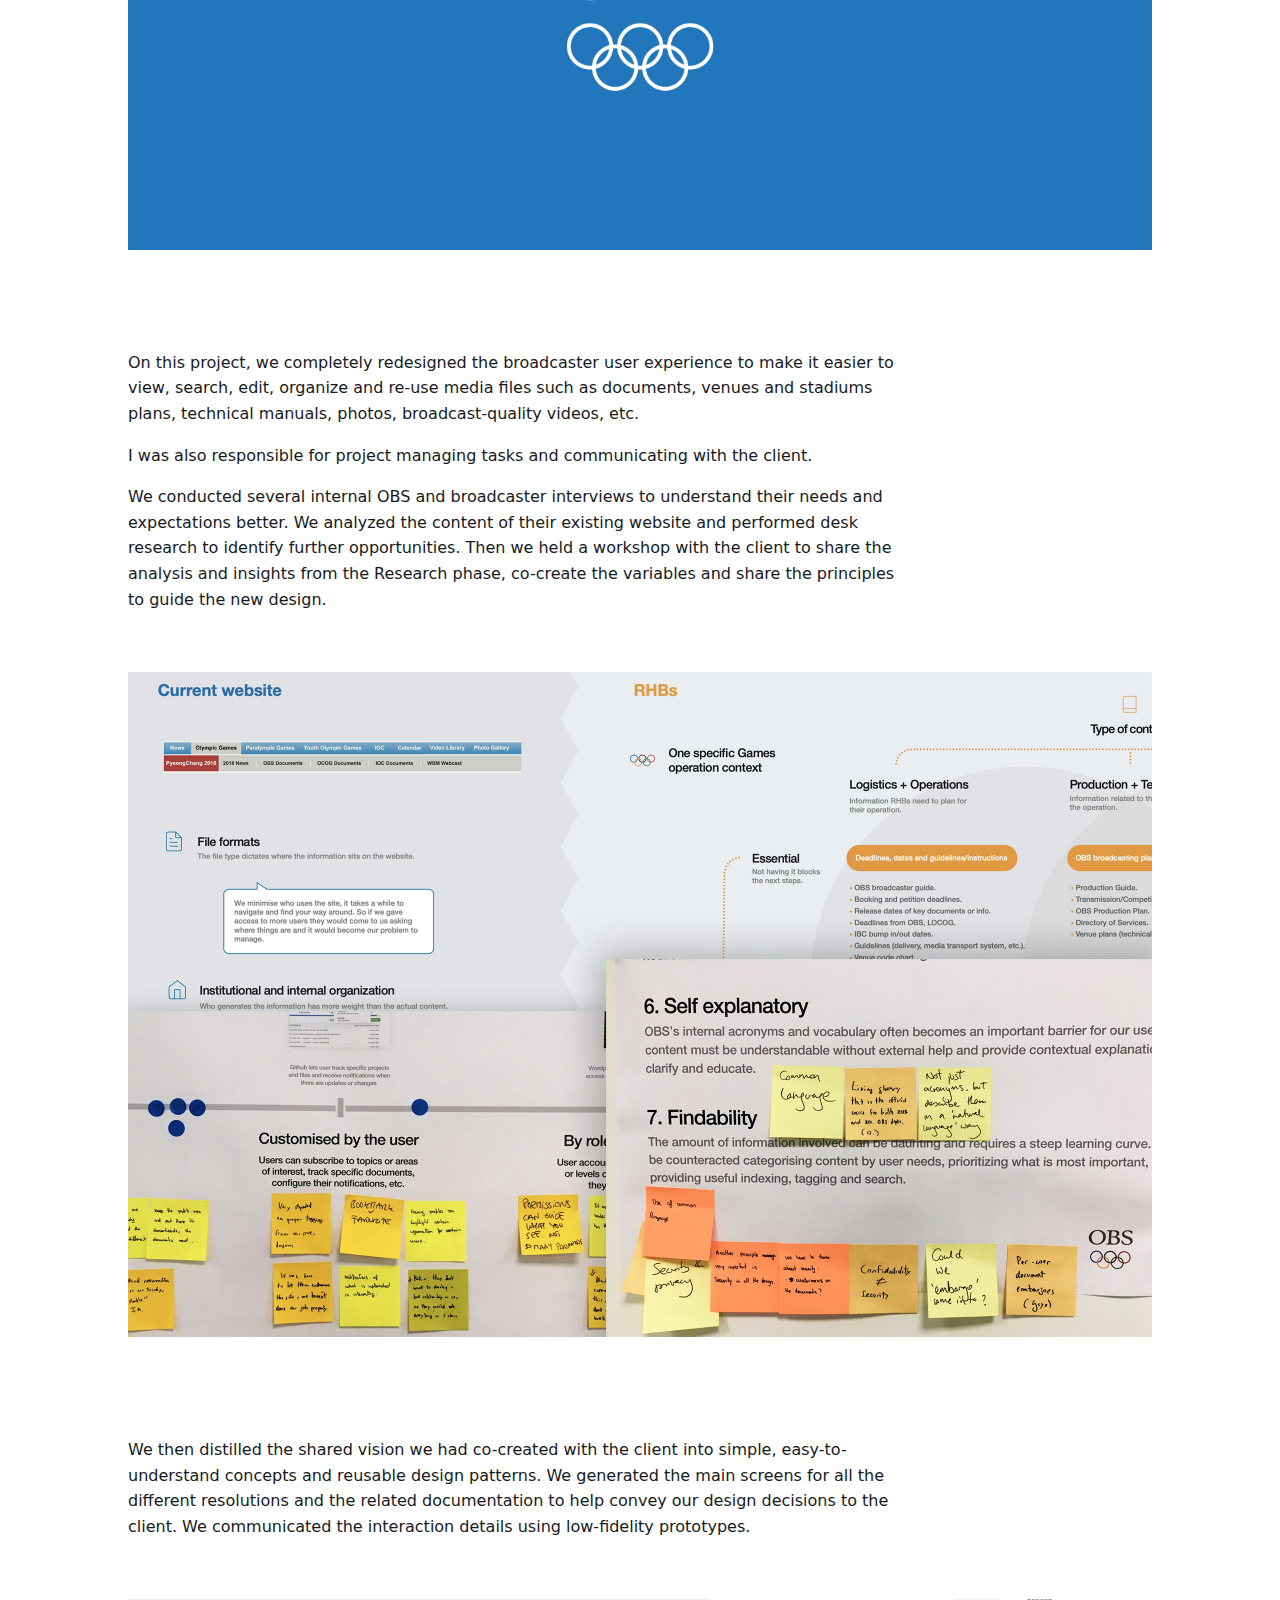
==== commit 317950fc: "Update portfolio" ====
--- a/index.html
+++ b/index.html
@@ -25,16 +25,16 @@
         </div>
         <h1>Fausto Pérez – Digital Product Designer</h1>
         <h2>I design digital products, specializing in data visualization and GIS web map interfaces. I strive to create products that show respect for the planet while enriching people’s lives.</h2>
-        <p>I currently work at the climate tech startup <a href="https://cervest.earth">Cervest</a>, leading the product innovation design team, where we define and prototype tools to help people assess their risks and create adaptation strategies to the climate emergency.</p>
-		<p>Previously, I was at <a href="https://vizzuality.com/">Vizzuality</a>, where I worked on the fascinating worlds of climate change, biodiversity and equality and discovered a love for data visualization and the determination to use my design skills to help people navigate these complex topics.</p>
-        <p>Before that, I worked as a UX designer at <a href="https://www.designit.com/">Designit</a>, where I first learned the design craft and the importance of putting real people at the front of every design decision.</p>
+        <p>I currently work at <a href="https://developmentseed.org/">Development Seed</a>, where I help tranform complex geospatial data into actionable insights through user-friendly map interfaces for clients like NASA and Google.</p>
+		<p>Previously, I was at <a href="https://cervest.earth/">Cervest</a>, a climate tech startup, and <a href="https://www.vizzuality.com/">Vizzuality</a>, where I worked on the fascinating worlds of climate change, biodiversity and equality and discovered a love for data visualization and the determination to use my design skills to help people navigate these complex topics.</p>
+        <p>Earlier in my career I worked as a UX designer at <a href="https://www.designit.com/">Designit</a>, where I first learned the design craft and the importance of putting real people at the front of every design decision.</p>
 		<p>All my life, I’ve been lucky to turn my creative passions into realities and have an unusual background in music, both <a href="http://faustone.com/">building guitar amplifiers</a> and <a href="https://play.spotify.com/artist/60DBQyJdsDMwQxr4cZ9twV">playing in a band</a>.</p>
     </header>
     <section class="contact">
         <ul>
             <li><a href="https://www.linkedin.com/in/faustoperez">LinkedIn</a></li>
+            <li><a href="https://github.com/faustoperez">GitHub</a></li>
 			<li><a href="https://dribbble.com/faustoperez">Dribbble</a></li>
-			<li><a href="https://github.com/faustoperez">GitHub</a></li>
 			<li><a href="https://twitter.com/imfausto">Twitter</a></li>
         </ul>
     </section>
@@ -96,15 +96,13 @@
 
     </section>
     <section class="detail">
-        <p class="overhead"><span>Product Design</span> Cervest, 2021 – Present</p>
+        <p class="overhead"><span>Product Design</span> Cervest, 2021 – 2022</p>
         <h2>Democratizing climate risk assessment: defining the product at a hypergrowth startup 🚀</h2>
         <p class="role">Role: Senior Product Designer</p>
-        <p>At <a href="https://cervest.earth/">Cervest</a>, we are building a category-leading platform to track and quantify climate risk at the asset level.</p>
-        <p>I lead the product innovation design  team at Cervest’s EarthLab. EarthLab serves a zero-to-one function within Cervest, that focuses on the R&D of strategic innovations.</p>
-        <p>I’ve been heavily involved in Cervest’s funding rounds, leading the design of product prototypes that showcase upcoming use-cases and advanced future product capabilities that have played a vital role in the conversations with investors, resulting in a <a href="https://cervest.earth/news/cervest-raises-30m-series-a-round-to-lead-new-40-billion-climate-intelligence-market">successful $30 million Series A funding round</a>.</p>
+        <p>I led the product innovation design team at Cervest’s EarthLab. EarthLab served a zero-to-one function within Cervest, that focused on the R&D of strategic innovations.</p>
+        <p>I was also involved in Cervest’s funding rounds, leading the design of product prototypes that showcased upcoming use-cases and advanced future product capabilities that played a vital role in the conversations with investors, resulting in a <a href="https://cervest.earth/news/cervest-raises-30m-series-a-round-to-lead-new-40-billion-climate-intelligence-market">successful $30 million Series A funding round</a>.</p>
         <p>In my first months at Cervest I was part of the Product team where I contributed my expertise in interaction design, GIS, and data visualization projects that helped the team build —in record time— a clean and easy-to-use MVP that set the <a href="https://cervest.earth/earthscan"> EarthScan product foundations</a>.</p>
-        <p>The details of this work are under an NDA.</p>
-        <img src="img/cervest.png" alt="Cervest logo">
+        <img src="img/cervest01.png" alt="Cervest EarthScan user interface">
     </section>
     <section class="detail">
         <p class="overhead"><span>Design coordination</span>E.O. Wilson Biodiversity Foundation, Vizzuality, 2019</p>
@@ -149,8 +147,8 @@
     <section class="contact">
         <ul>
             <li><a href="https://www.linkedin.com/in/faustoperez">LinkedIn</a></li>
-			<li><a href="https://dribbble.com/faustoperez">Dribbble</a></li>
 			<li><a href="https://github.com/faustoperez">GitHub</a></li>
+            <li><a href="https://dribbble.com/faustoperez">Dribbble</a></li>
 			<li><a href="https://twitter.com/imfausto">Twitter</a></li>
         </ul>
     </section>
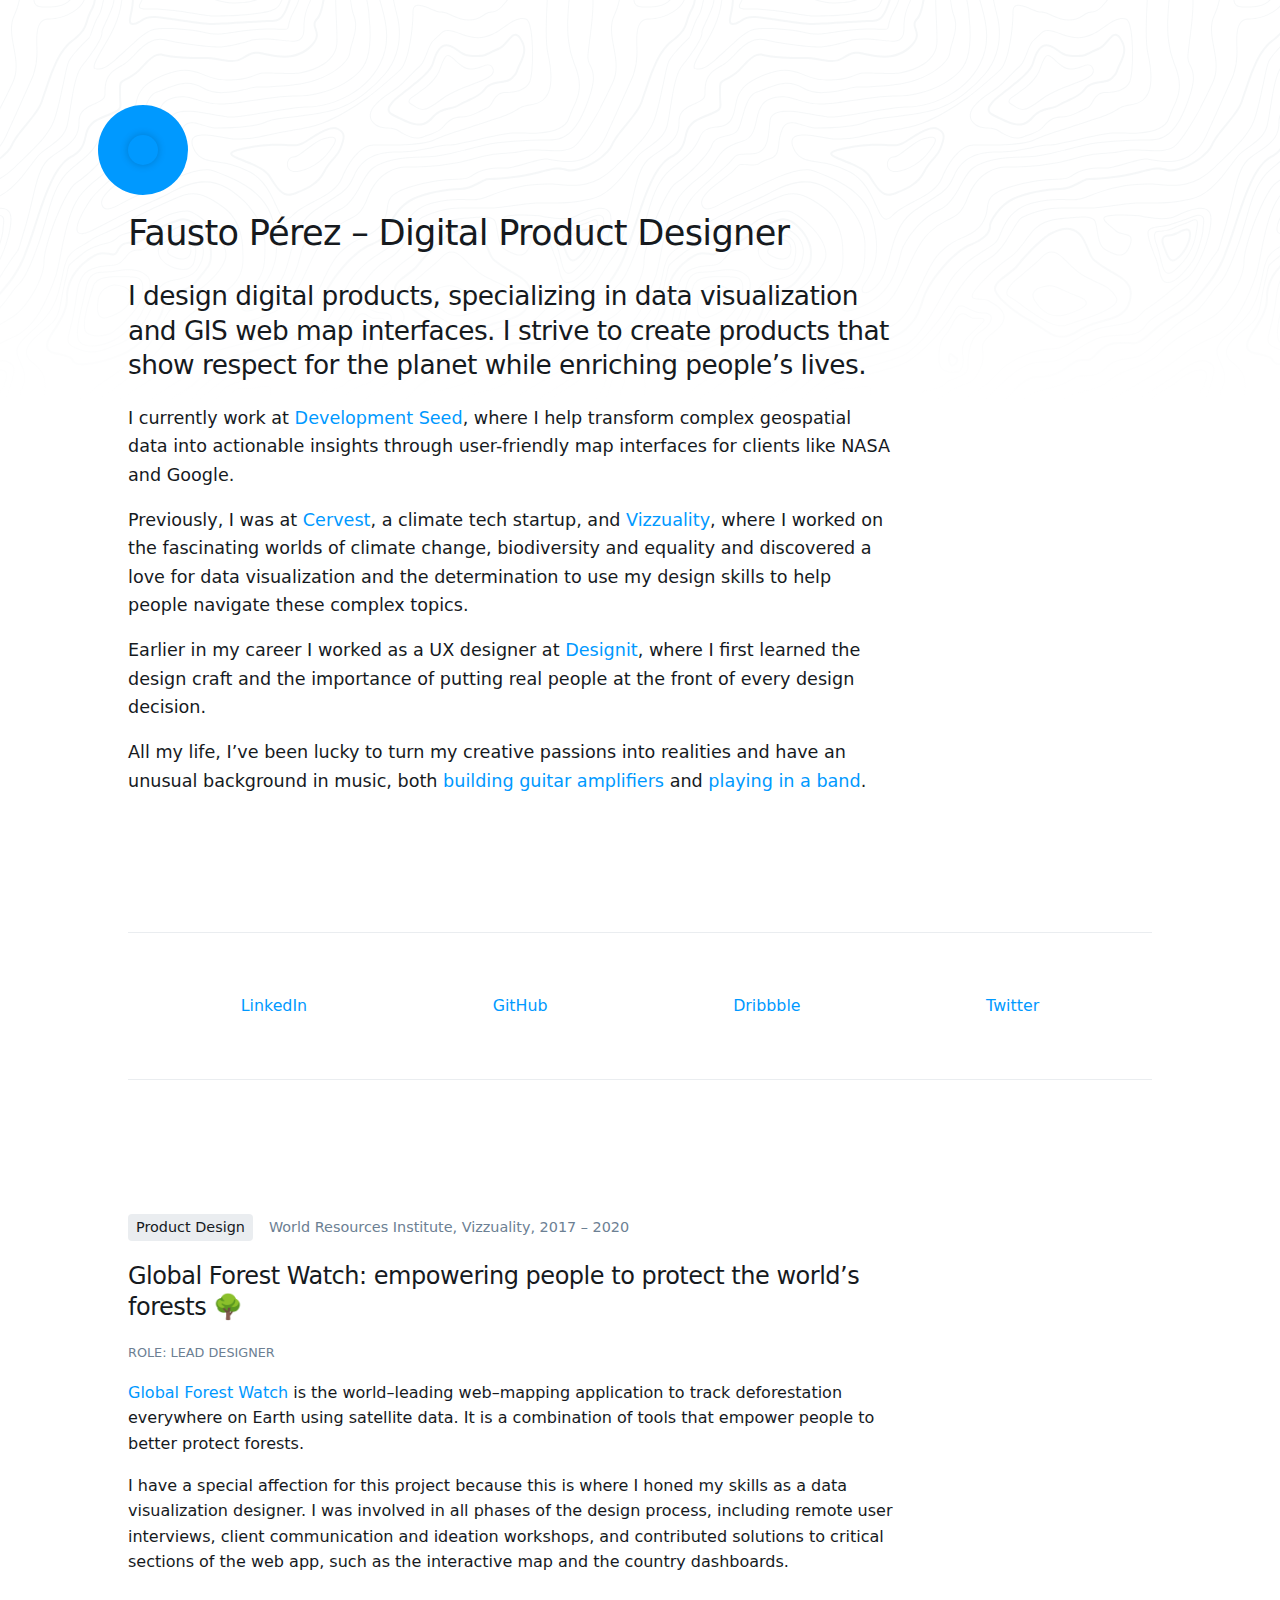
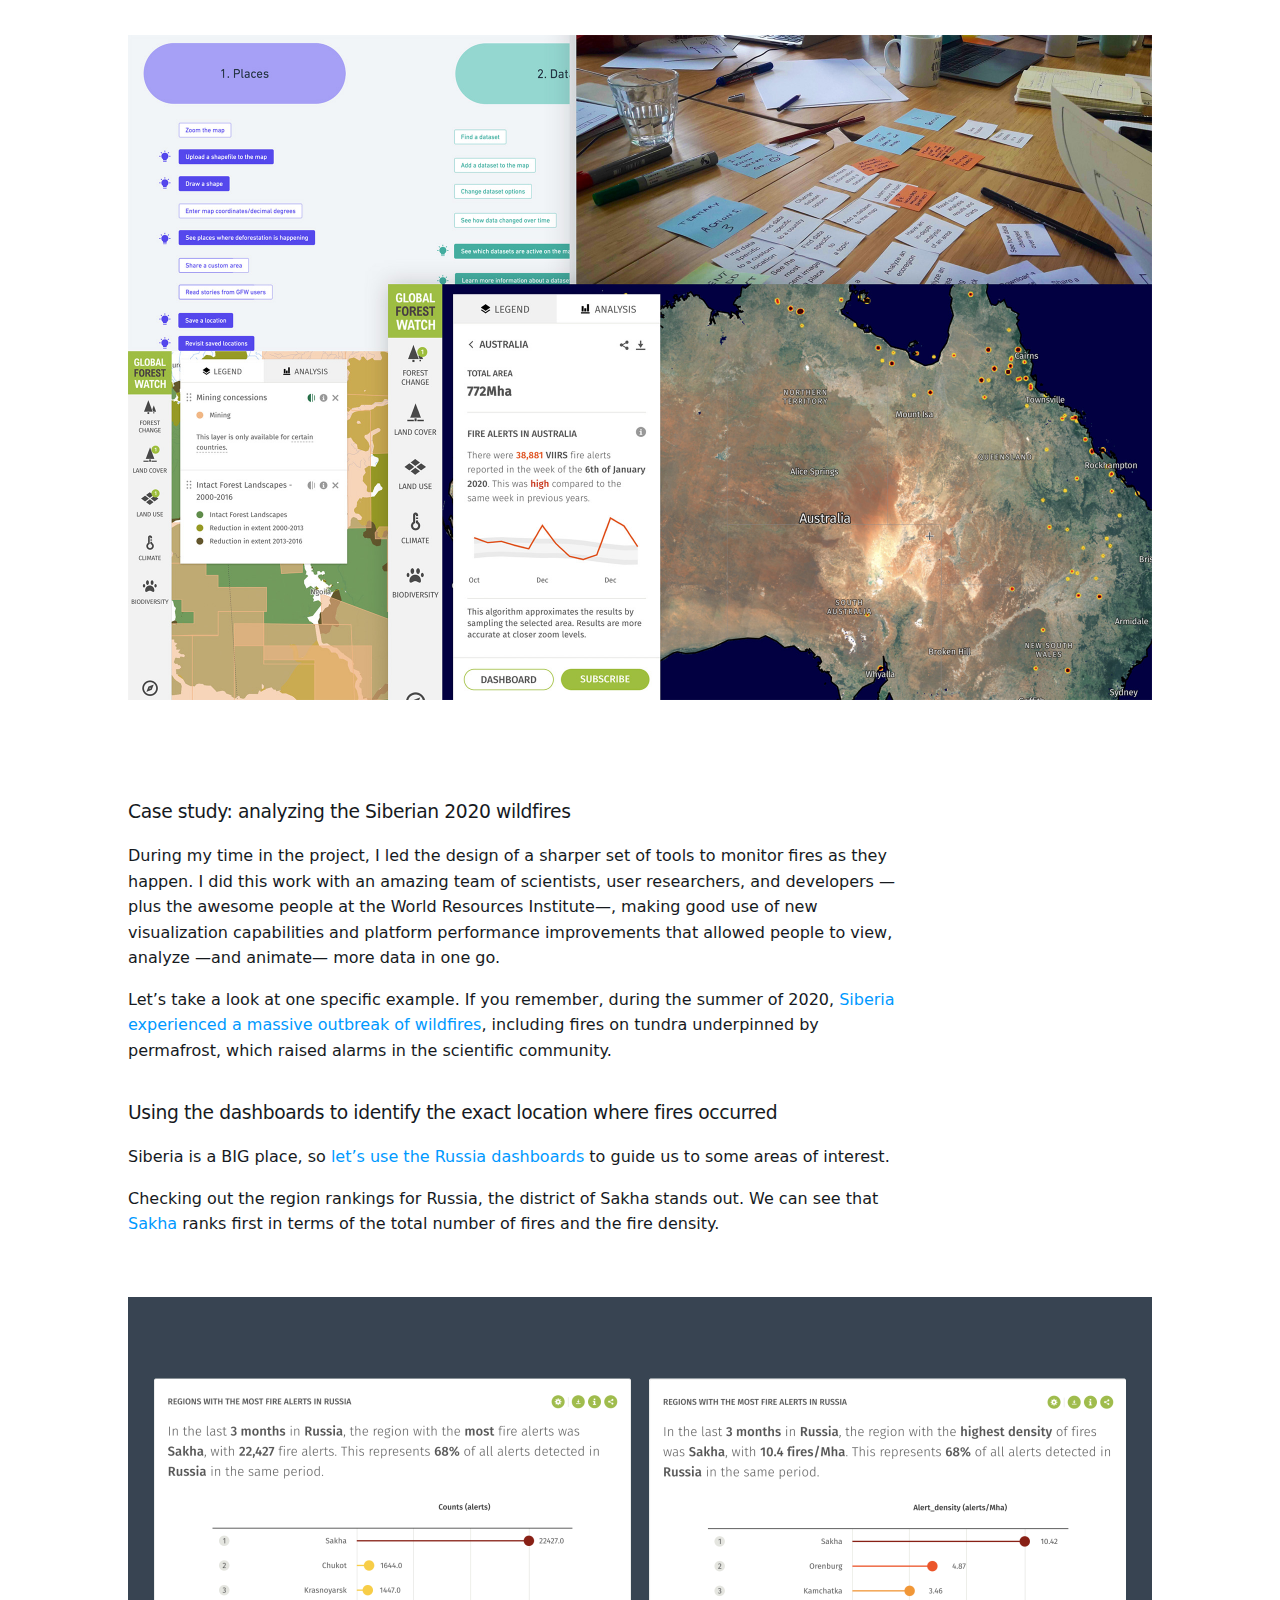
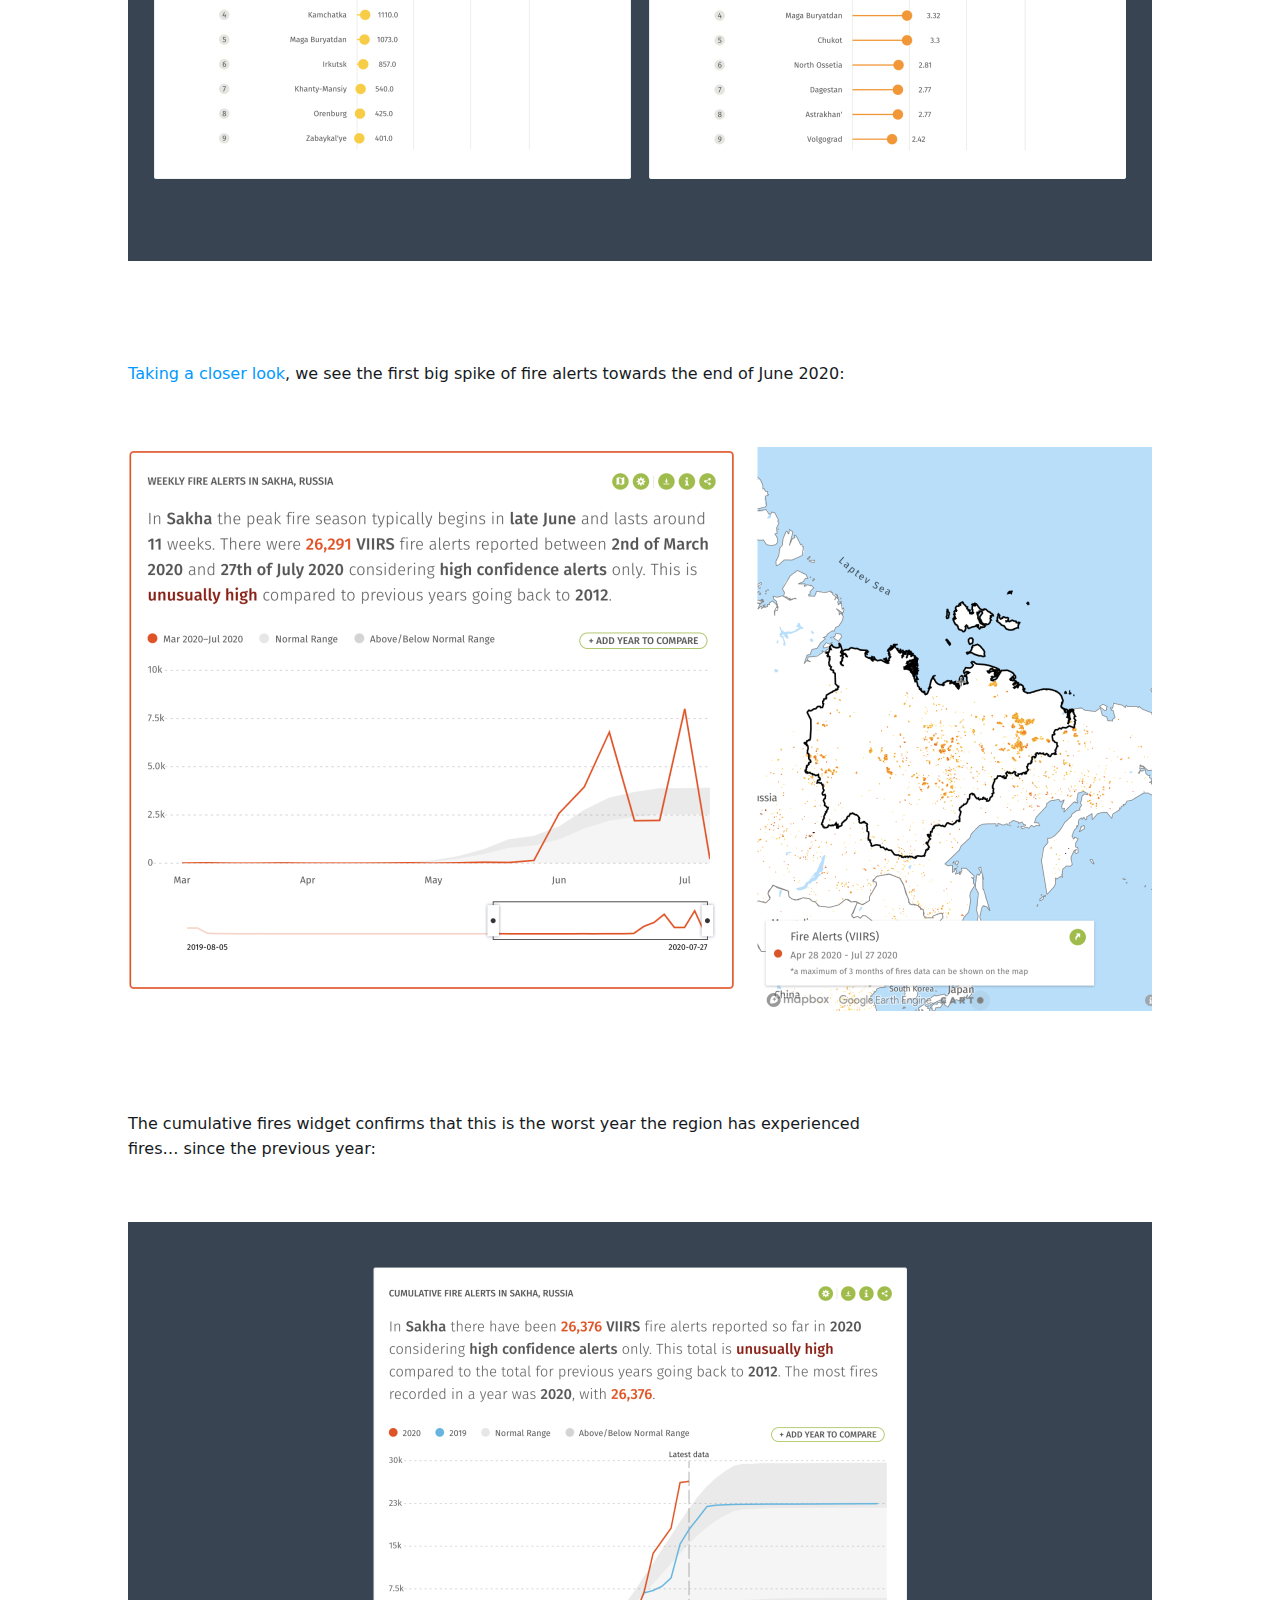
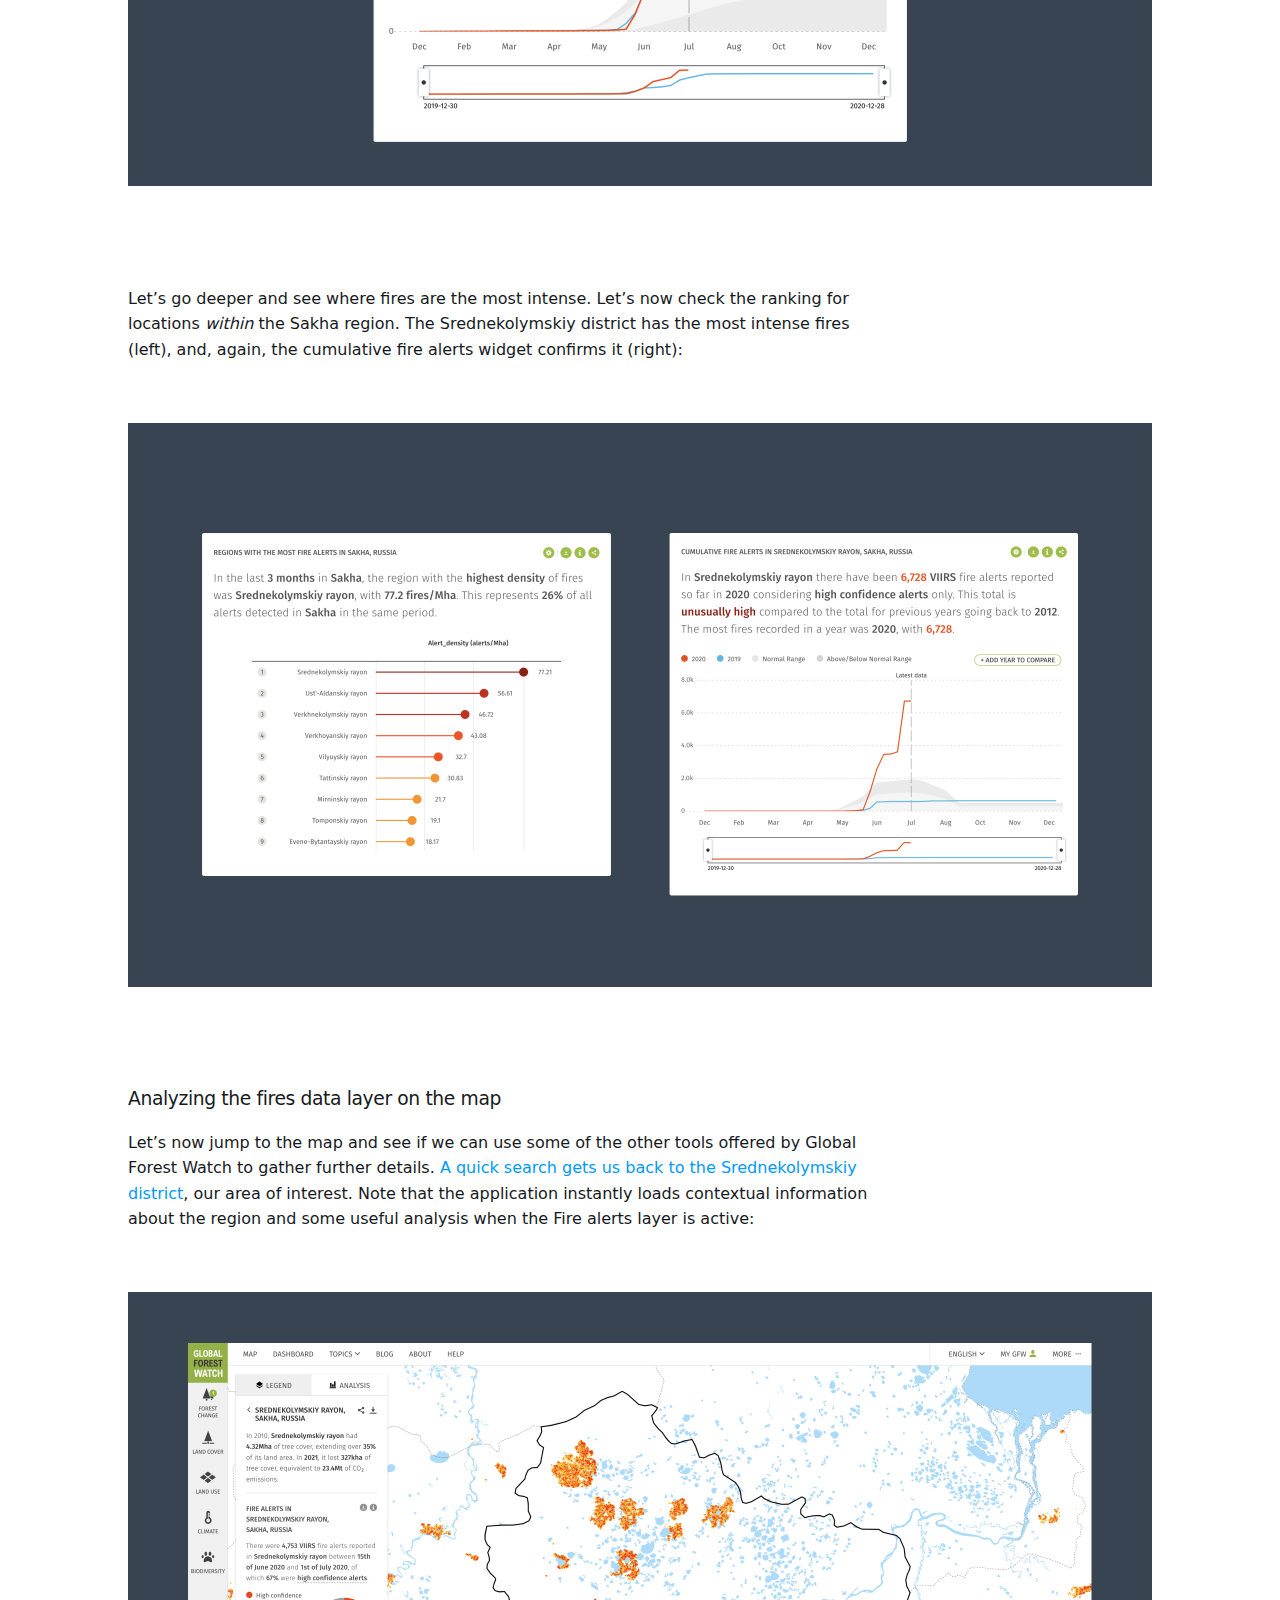
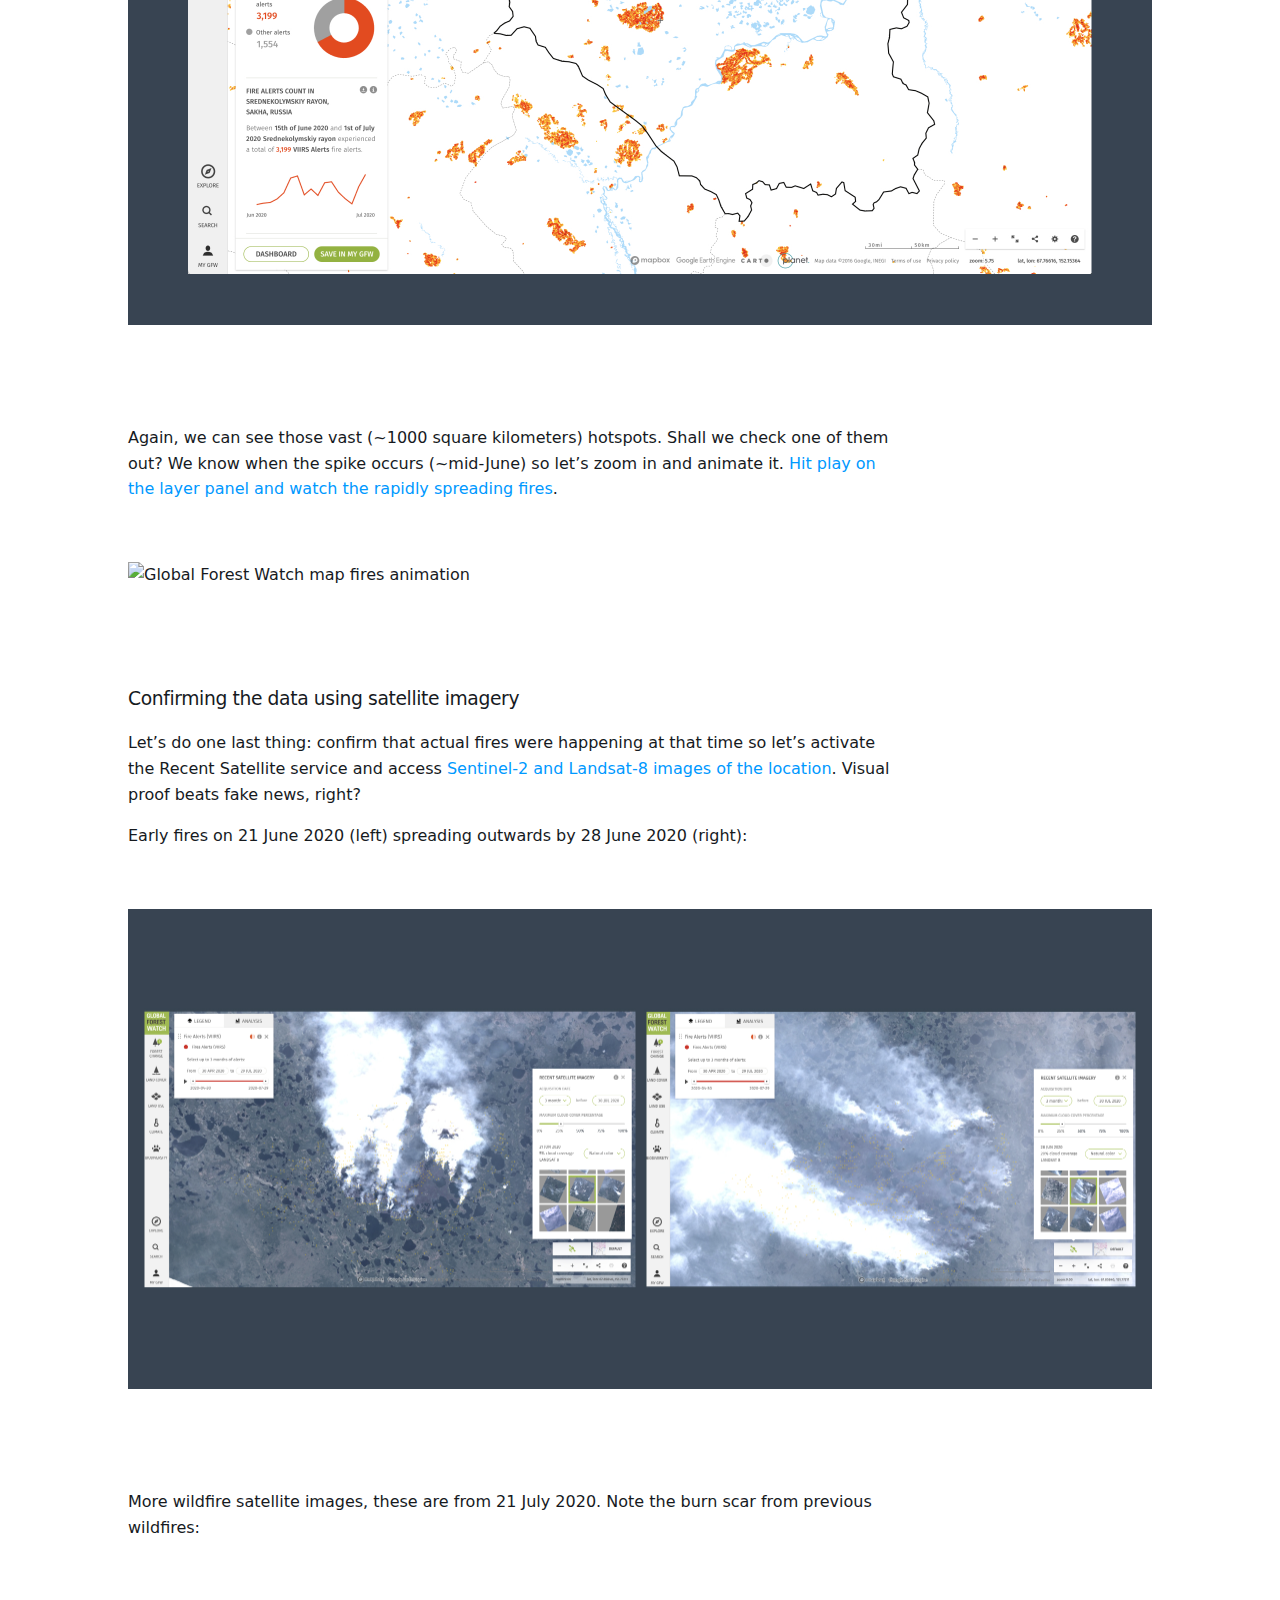
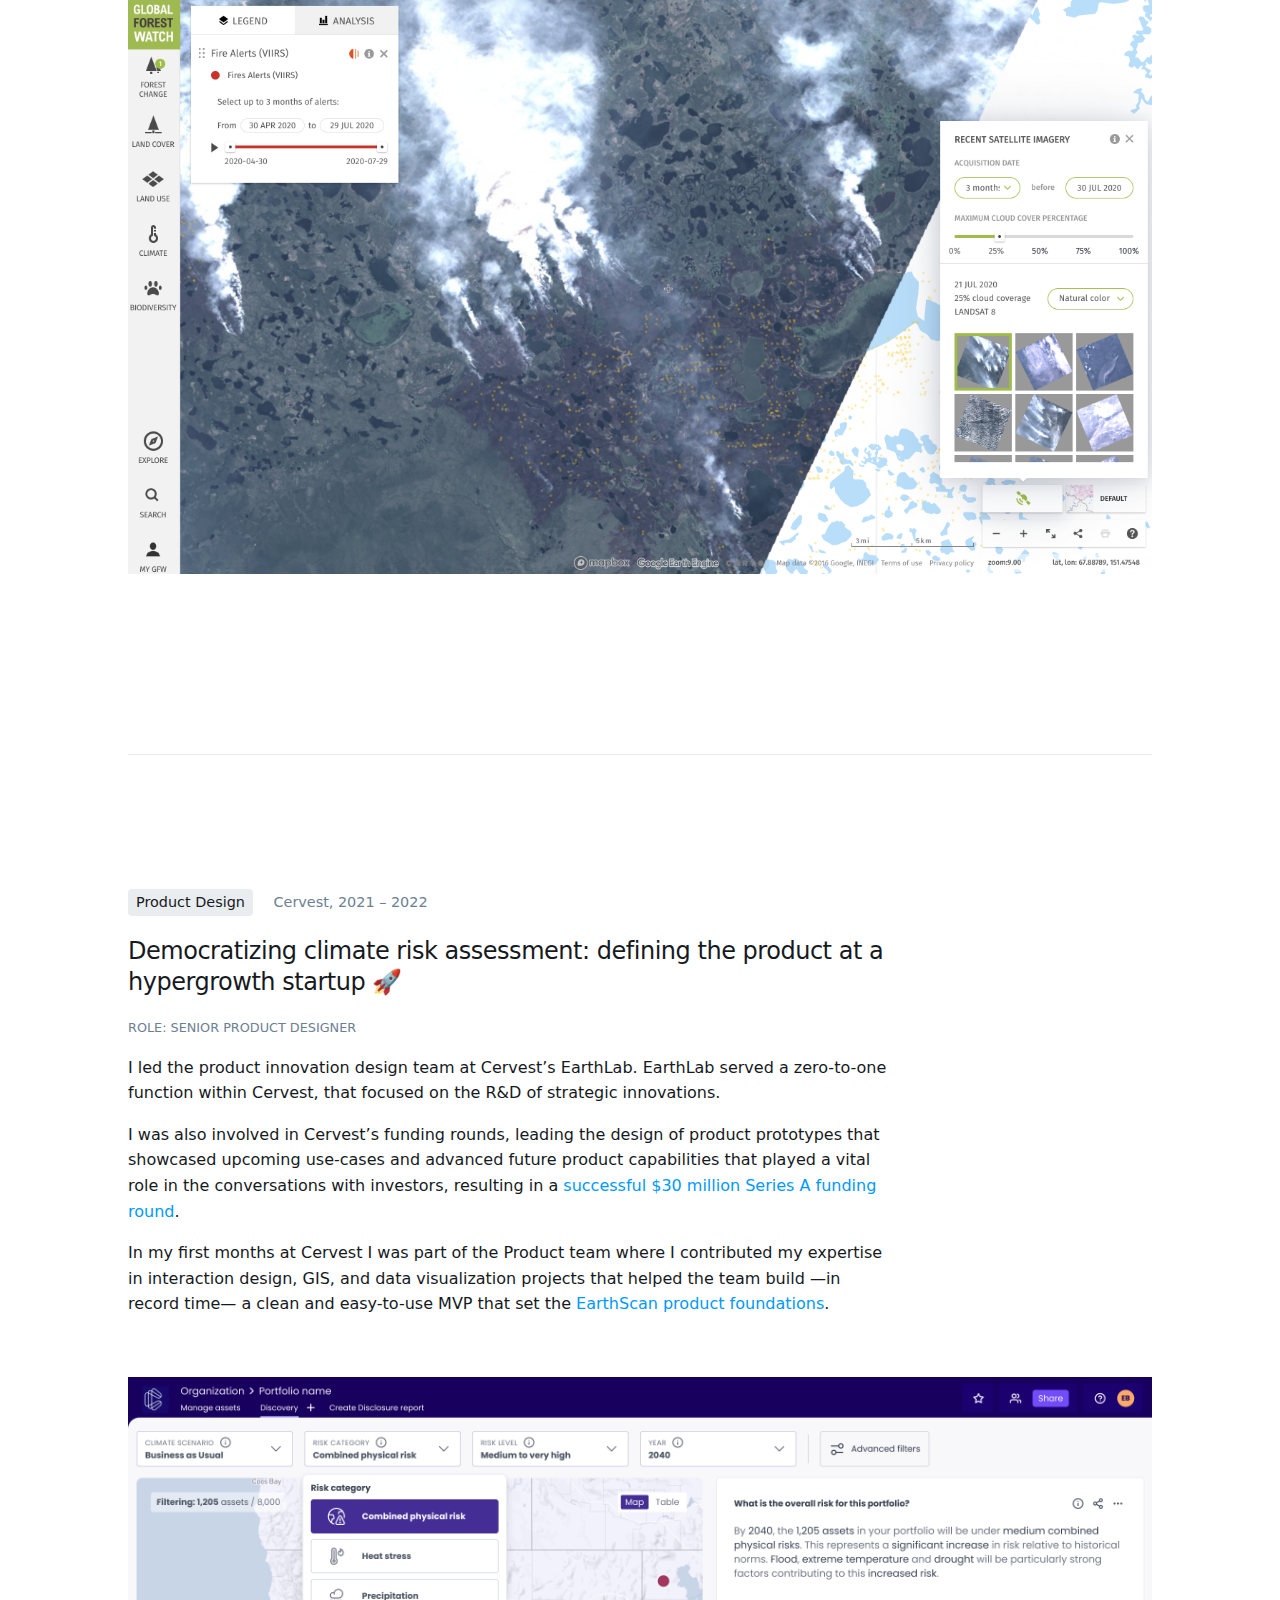
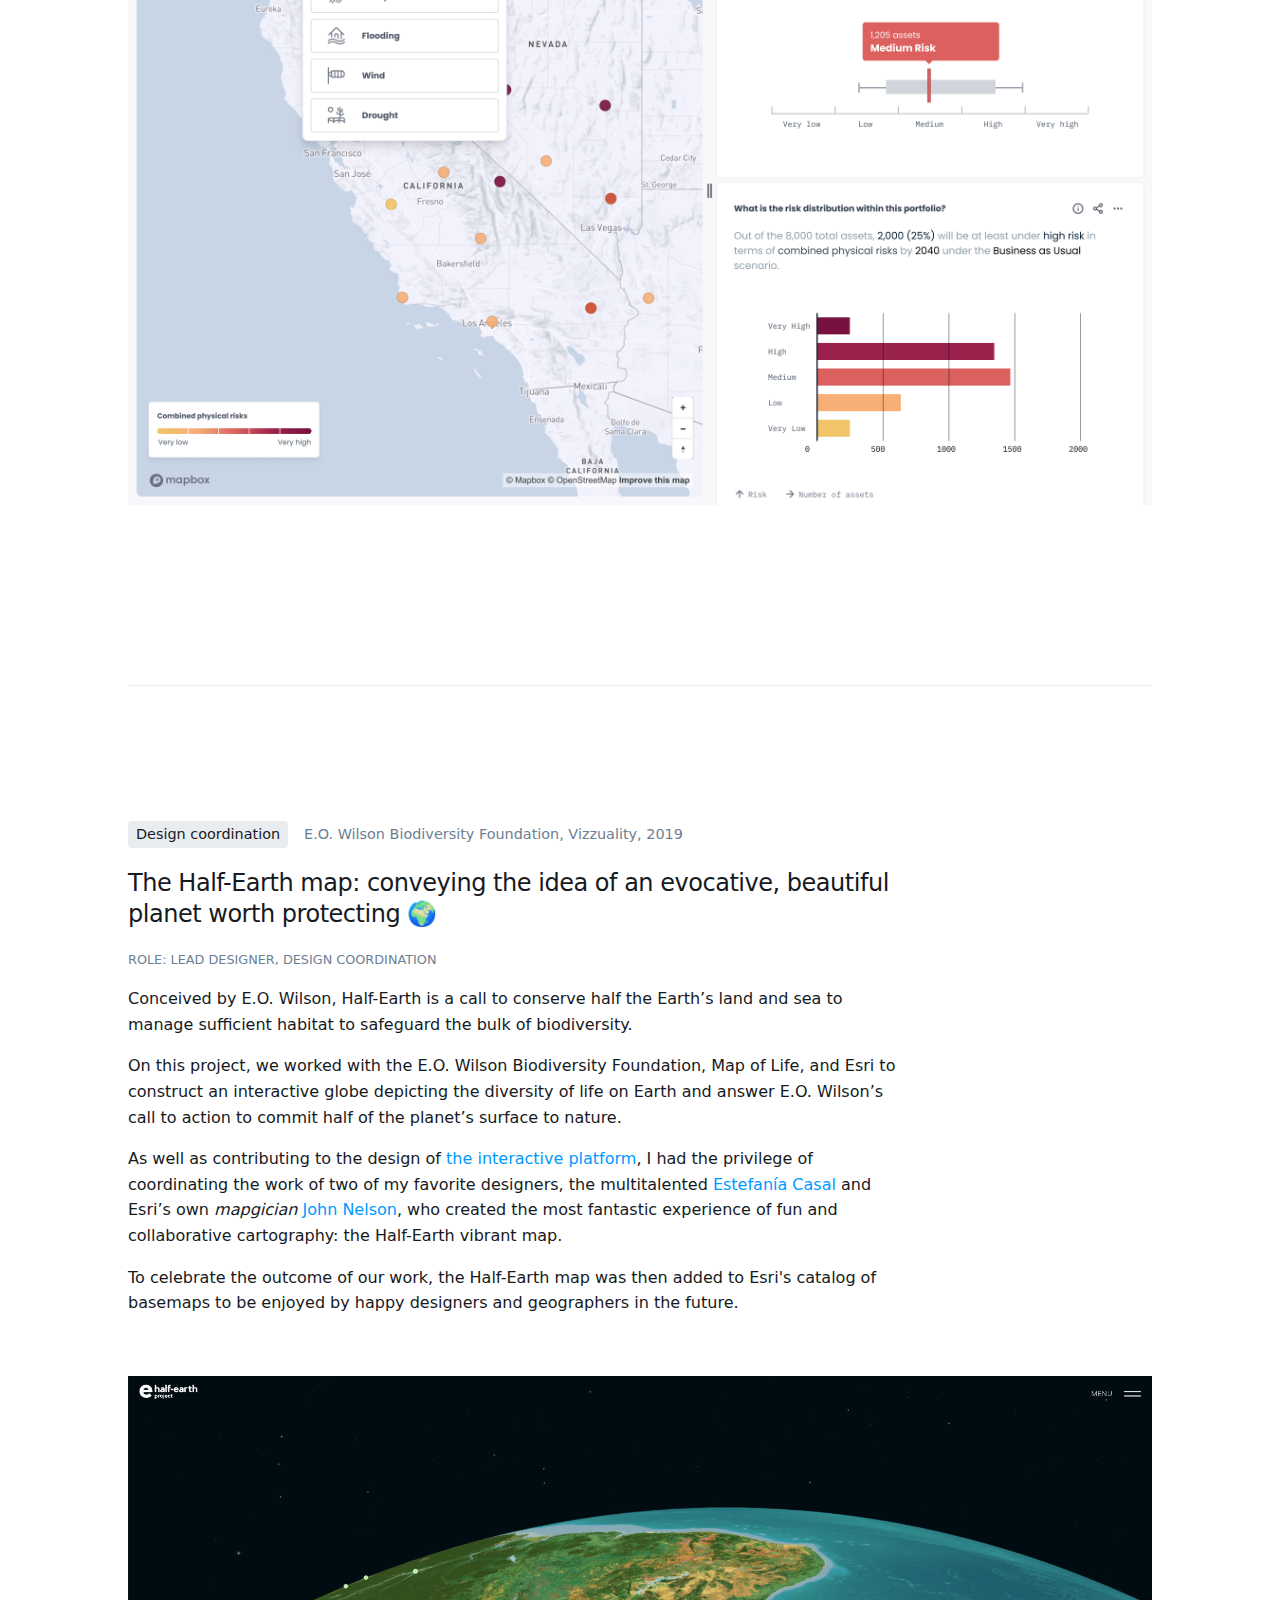
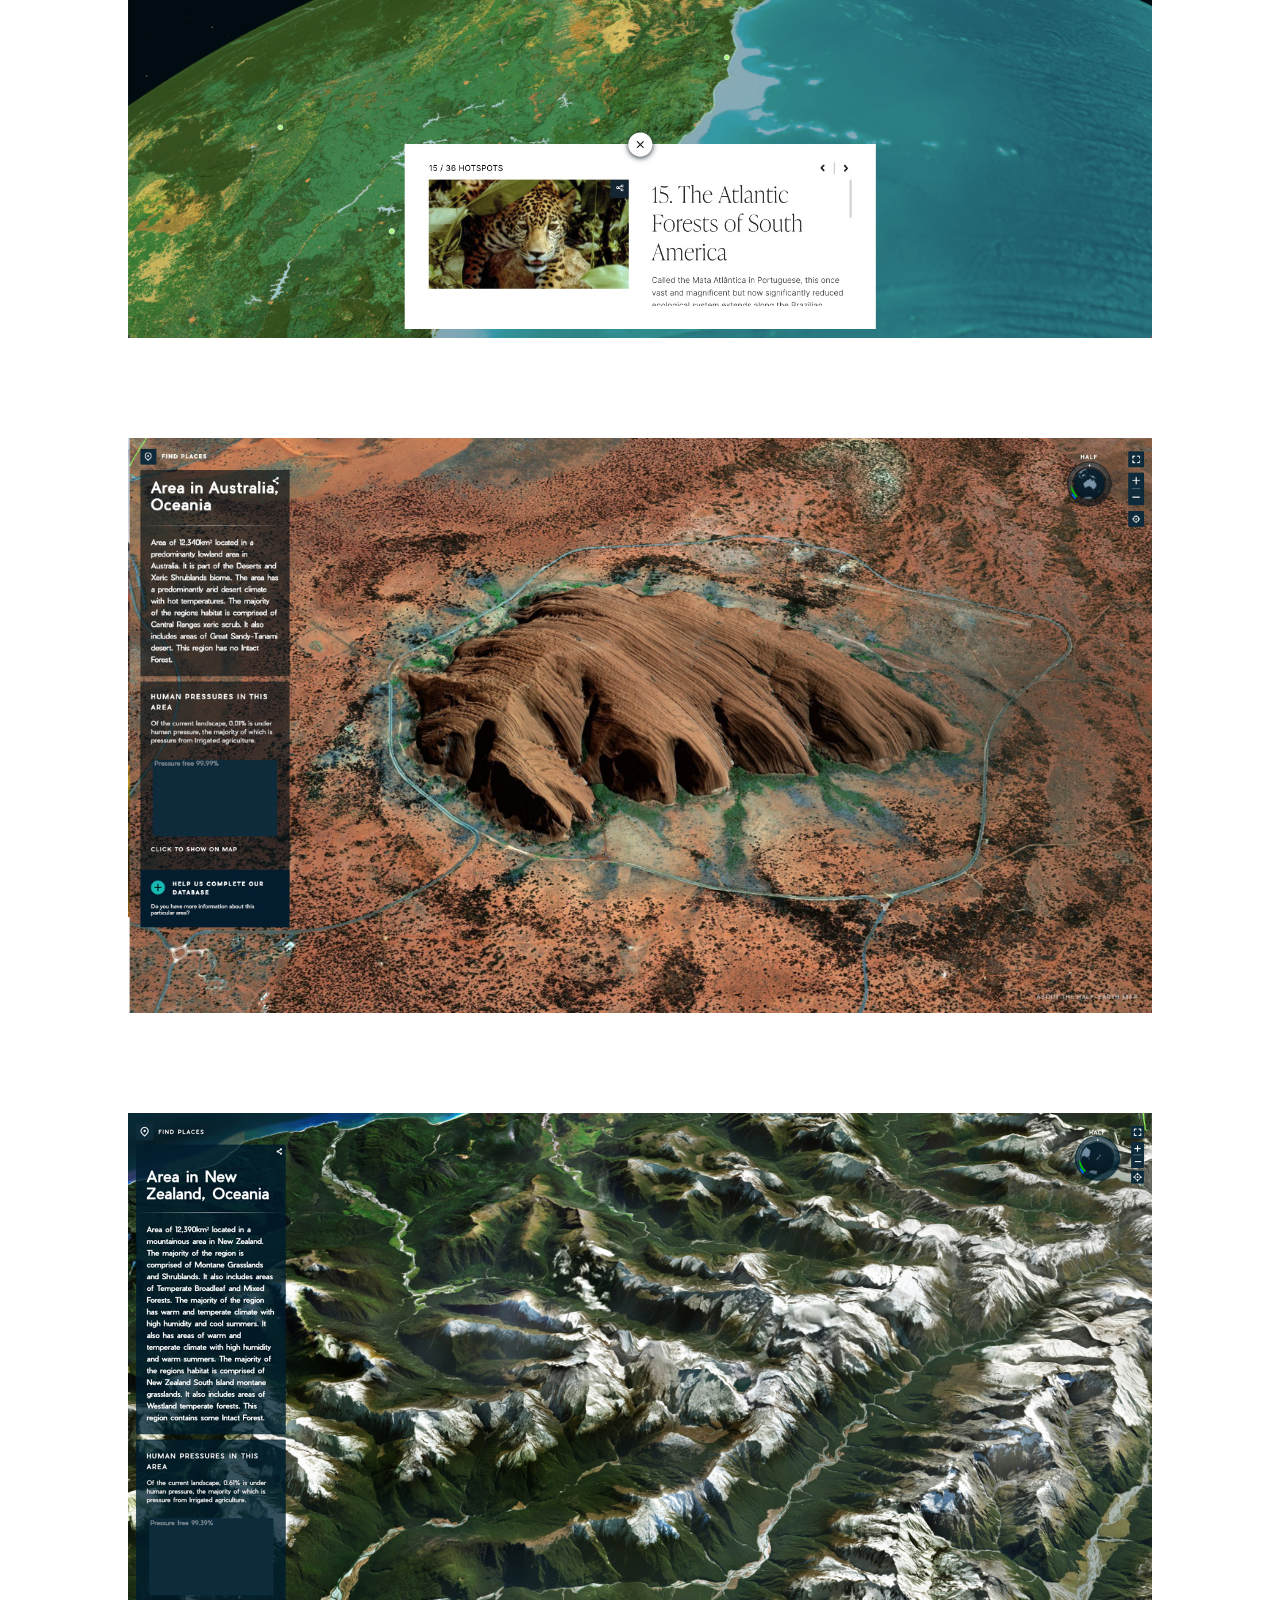
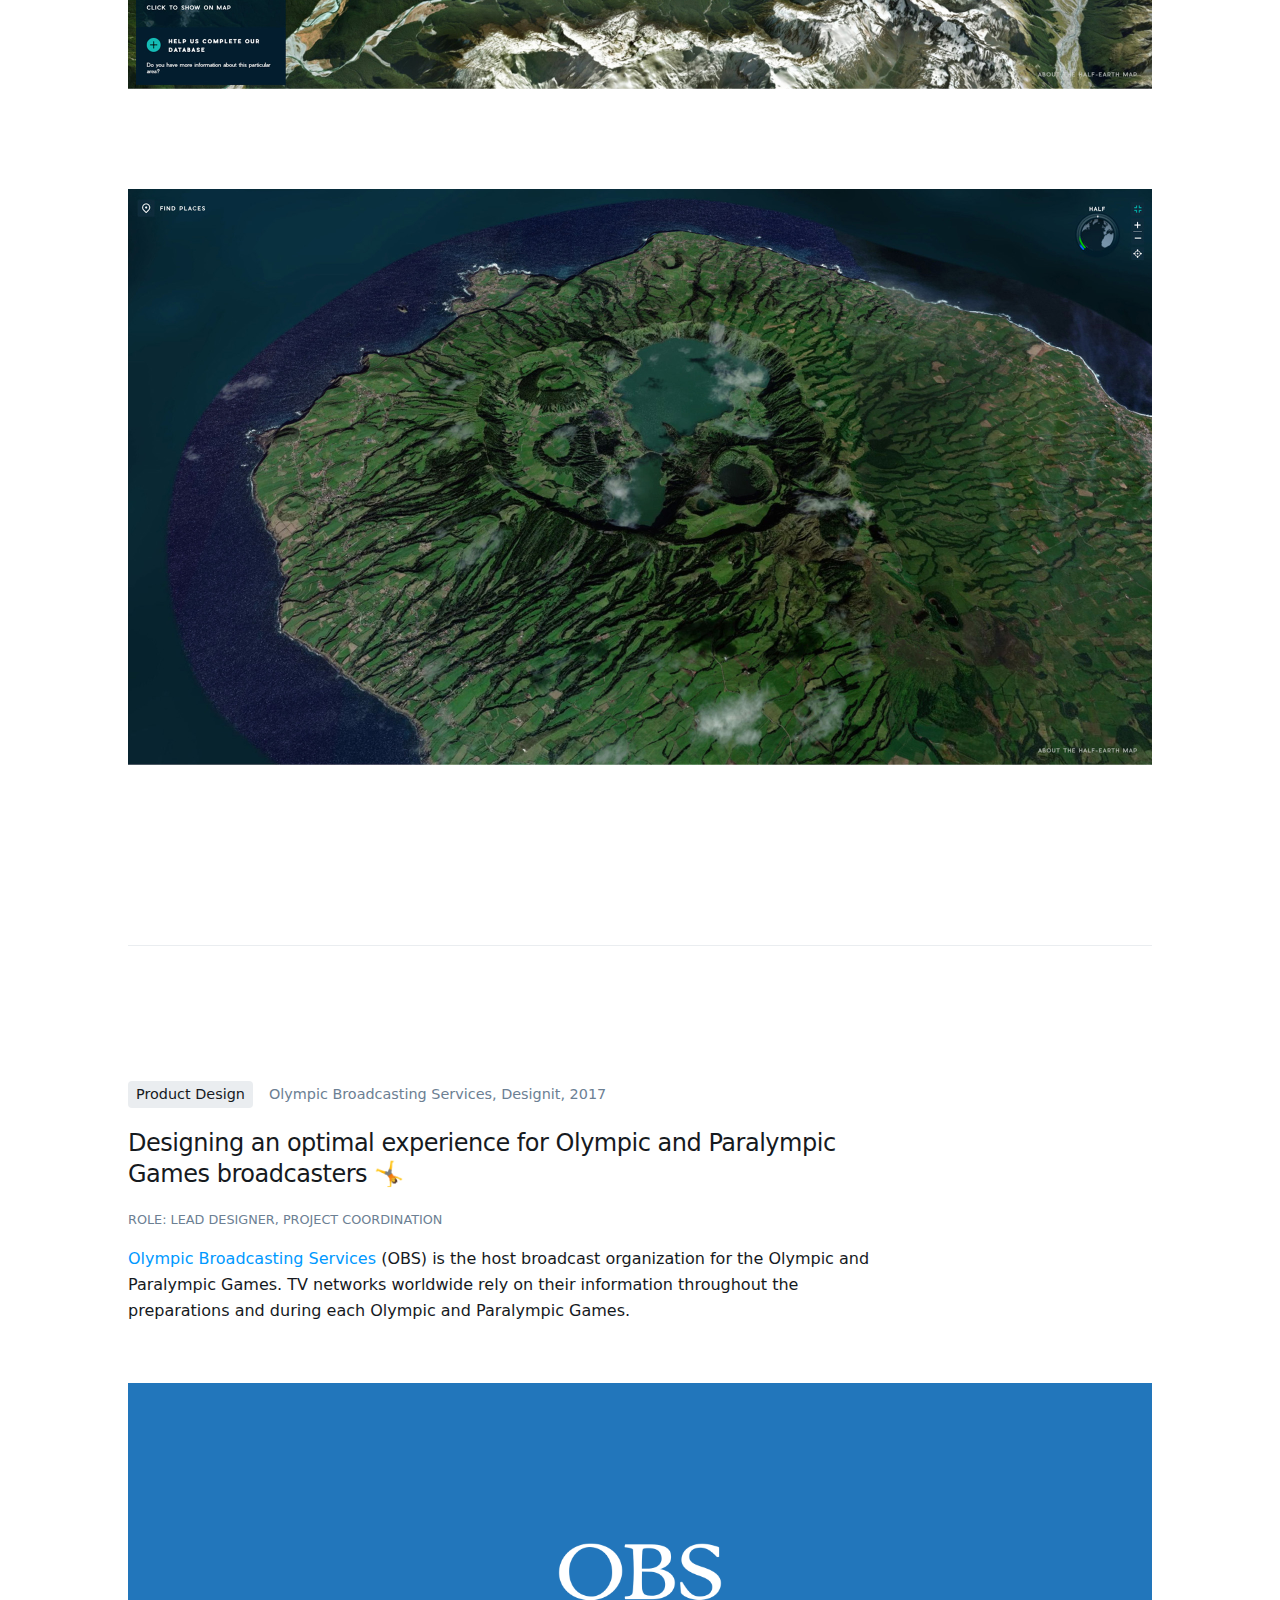
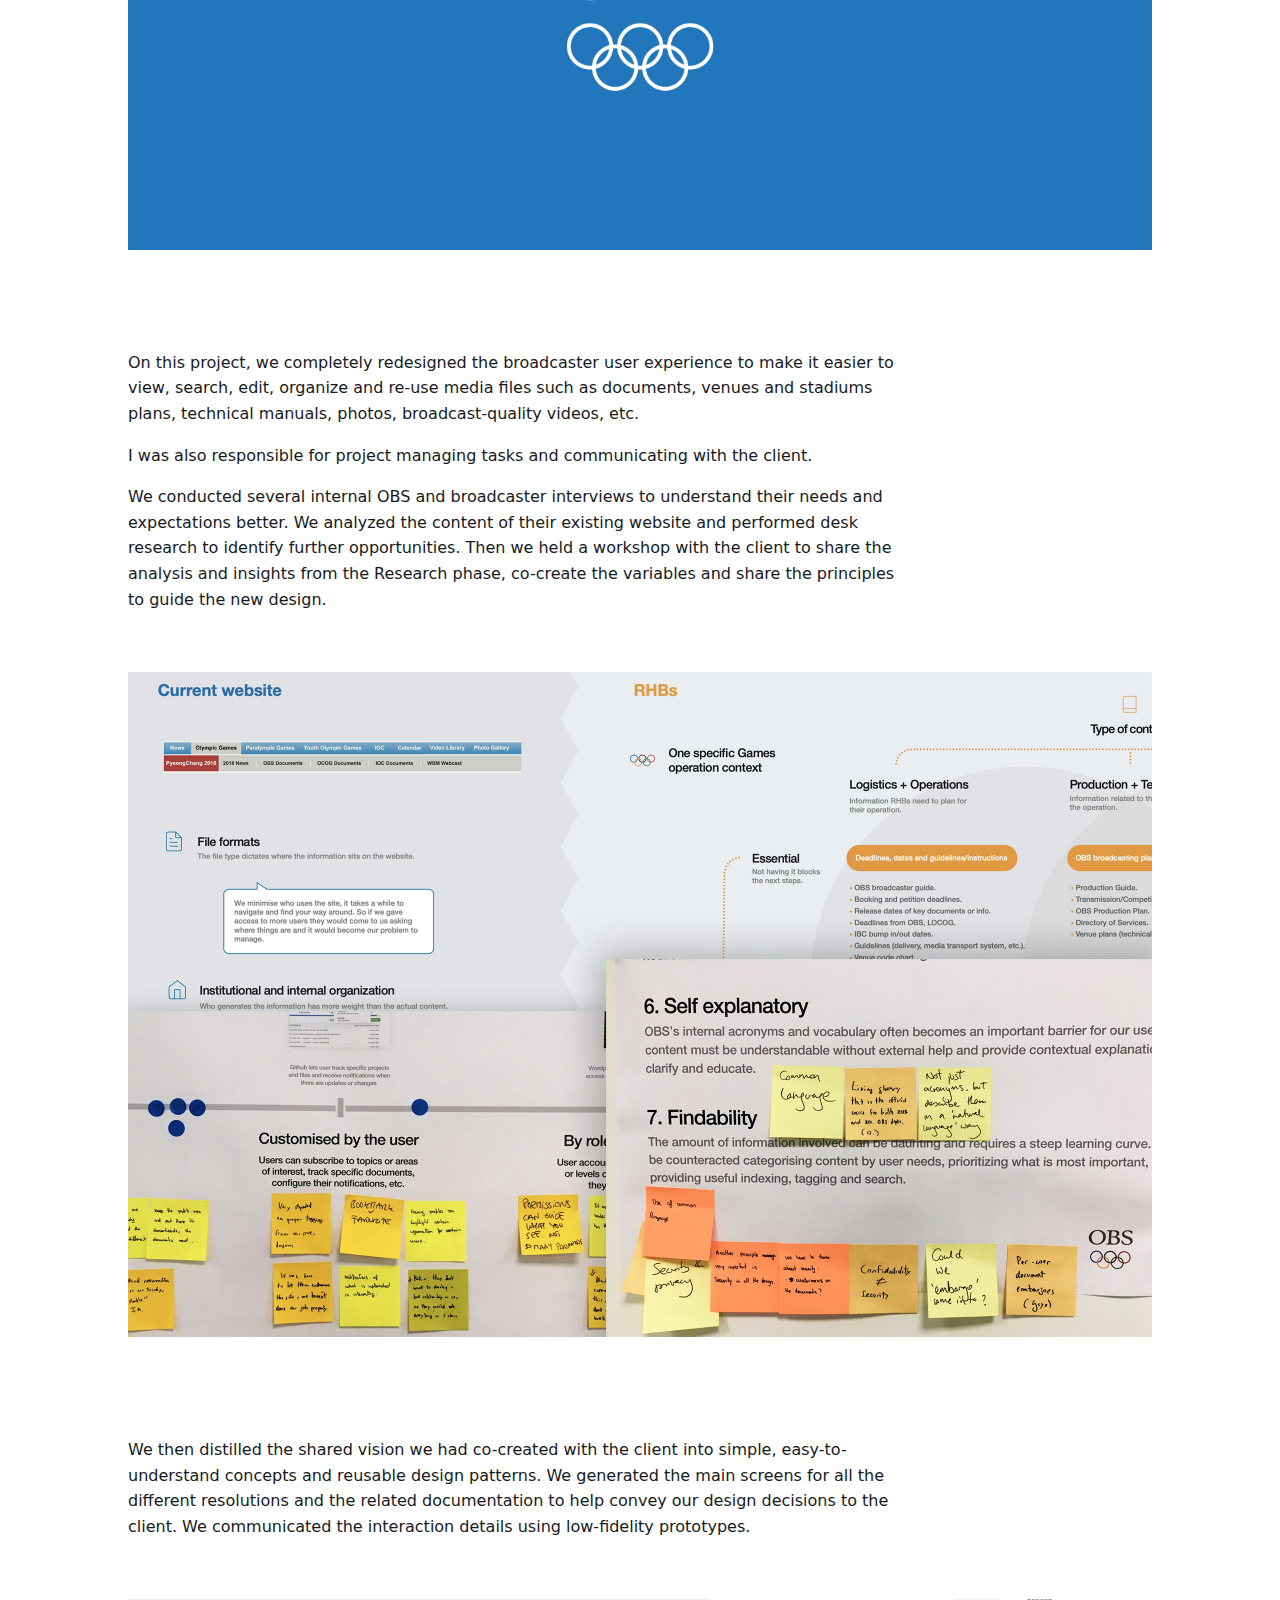
==== commit 4316a92e: "Update index.html" ====
--- a/index.html
+++ b/index.html
@@ -25,7 +25,7 @@
         </div>
         <h1>Fausto Pérez – Digital Product Designer</h1>
         <h2>I design digital products, specializing in data visualization and GIS web map interfaces. I strive to create products that show respect for the planet while enriching people’s lives.</h2>
-        <p>I currently work at <a href="https://developmentseed.org/">Development Seed</a>, where I help tranform complex geospatial data into actionable insights through user-friendly map interfaces for clients like NASA and Google.</p>
+        <p>I currently work at <a href="https://developmentseed.org/">Development Seed</a>, where I help transform complex geospatial data into actionable insights through user-friendly map interfaces for clients like NASA and Google.</p>
 		<p>Previously, I was at <a href="https://cervest.earth/">Cervest</a>, a climate tech startup, and <a href="https://www.vizzuality.com/">Vizzuality</a>, where I worked on the fascinating worlds of climate change, biodiversity and equality and discovered a love for data visualization and the determination to use my design skills to help people navigate these complex topics.</p>
         <p>Earlier in my career I worked as a UX designer at <a href="https://www.designit.com/">Designit</a>, where I first learned the design craft and the importance of putting real people at the front of every design decision.</p>
 		<p>All my life, I’ve been lucky to turn my creative passions into realities and have an unusual background in music, both <a href="http://faustone.com/">building guitar amplifiers</a> and <a href="https://play.spotify.com/artist/60DBQyJdsDMwQxr4cZ9twV">playing in a band</a>.</p>
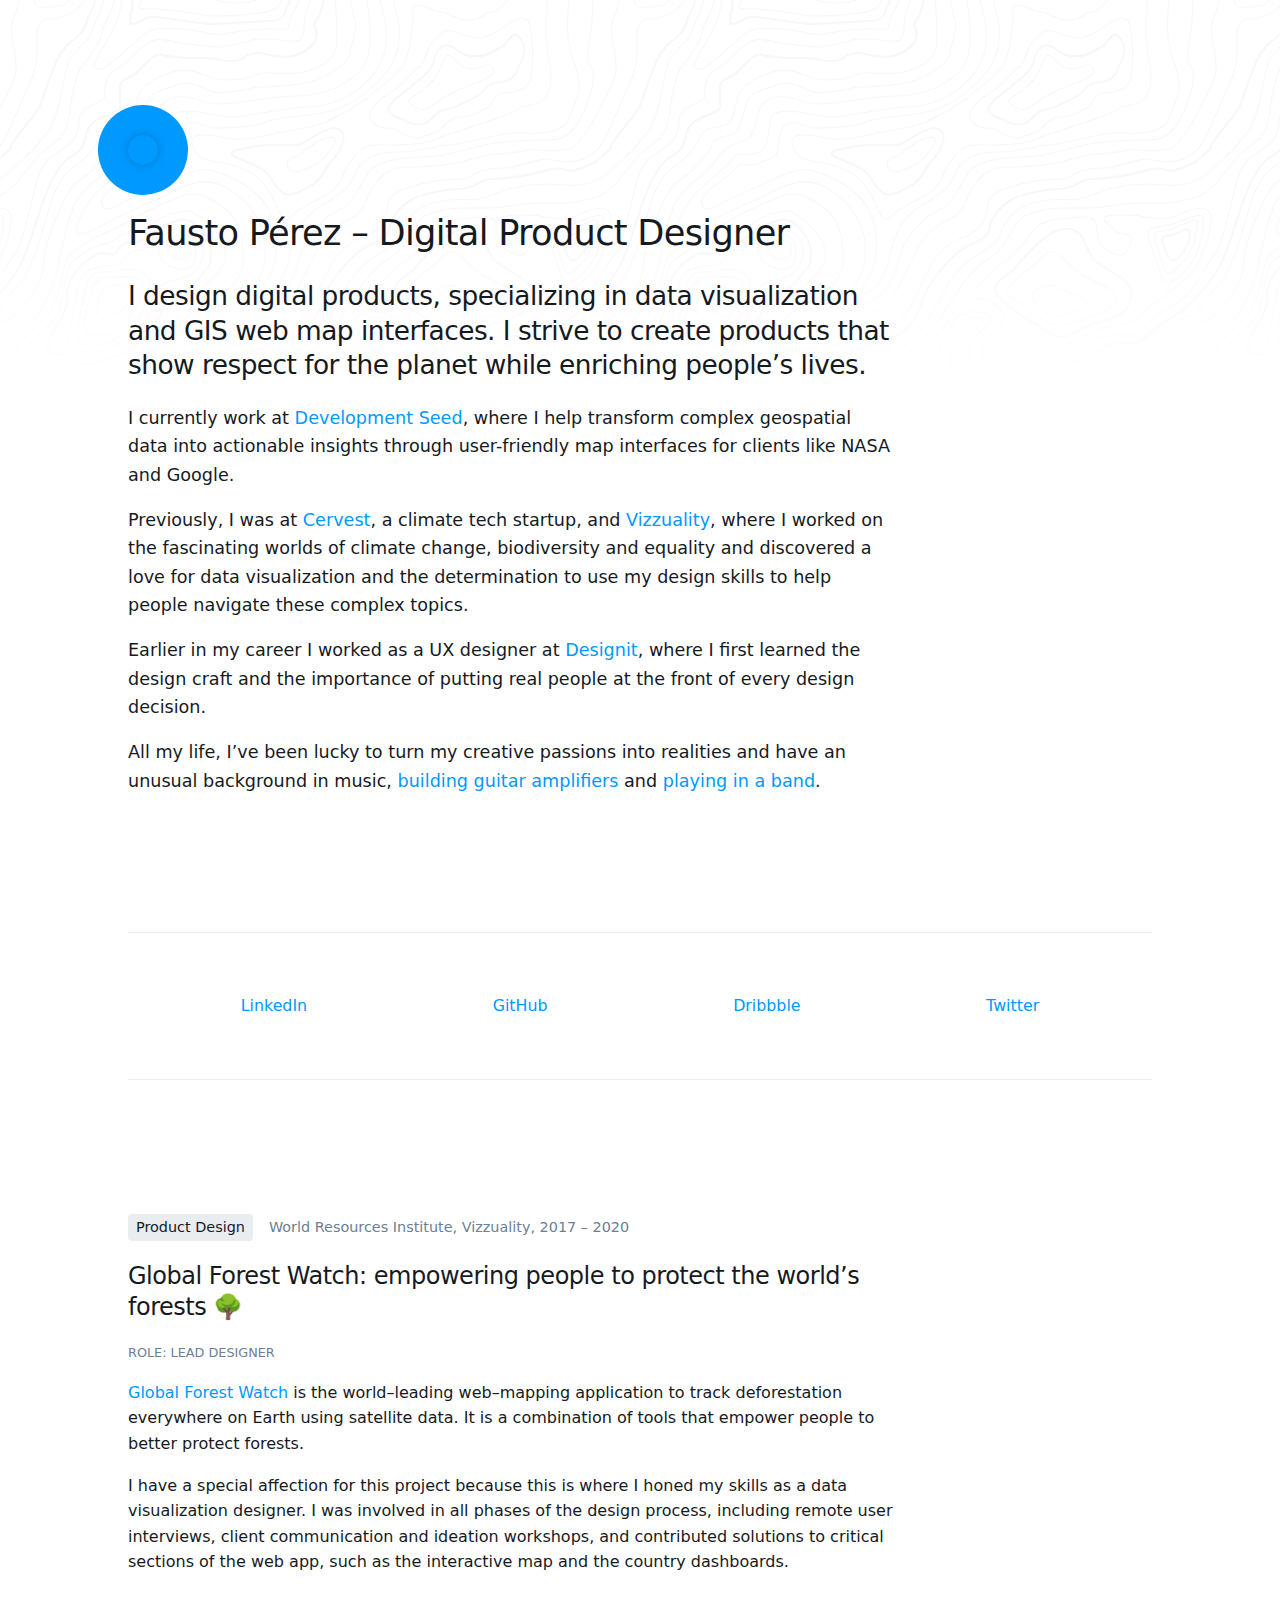
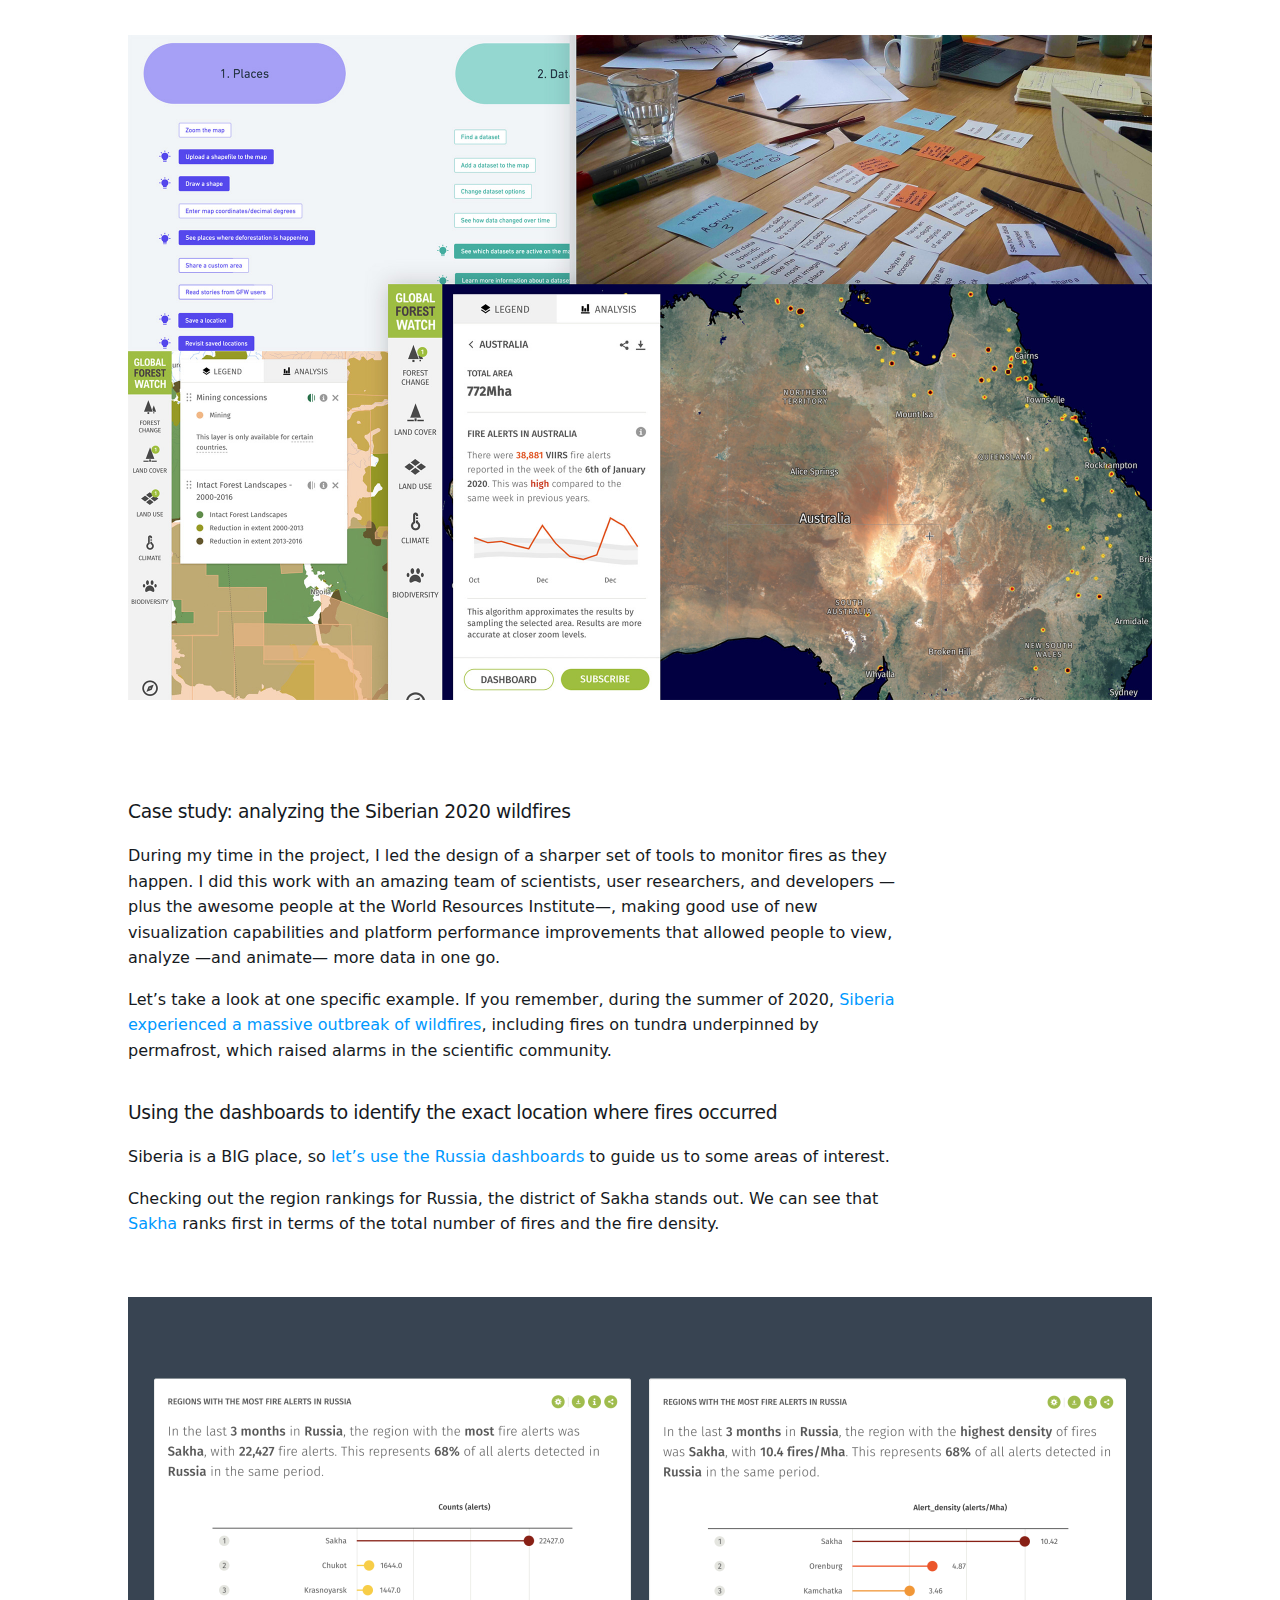
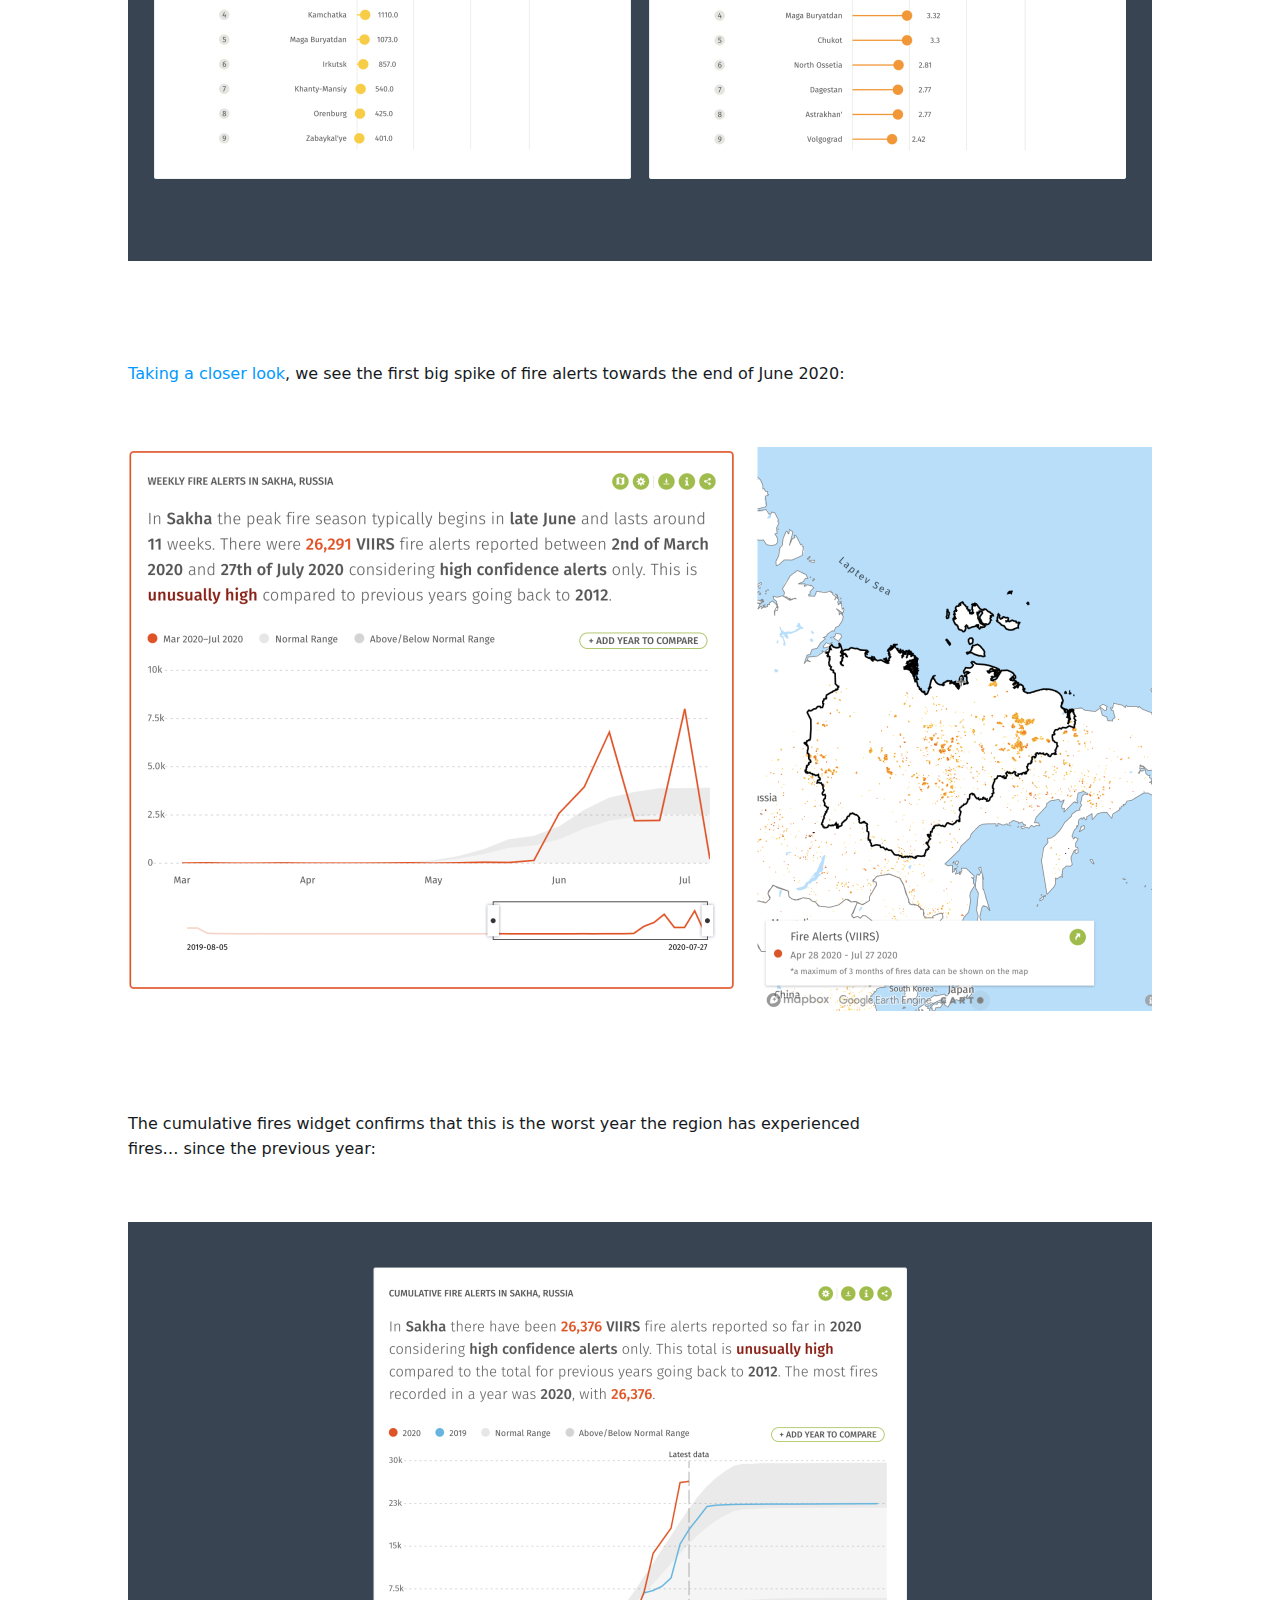
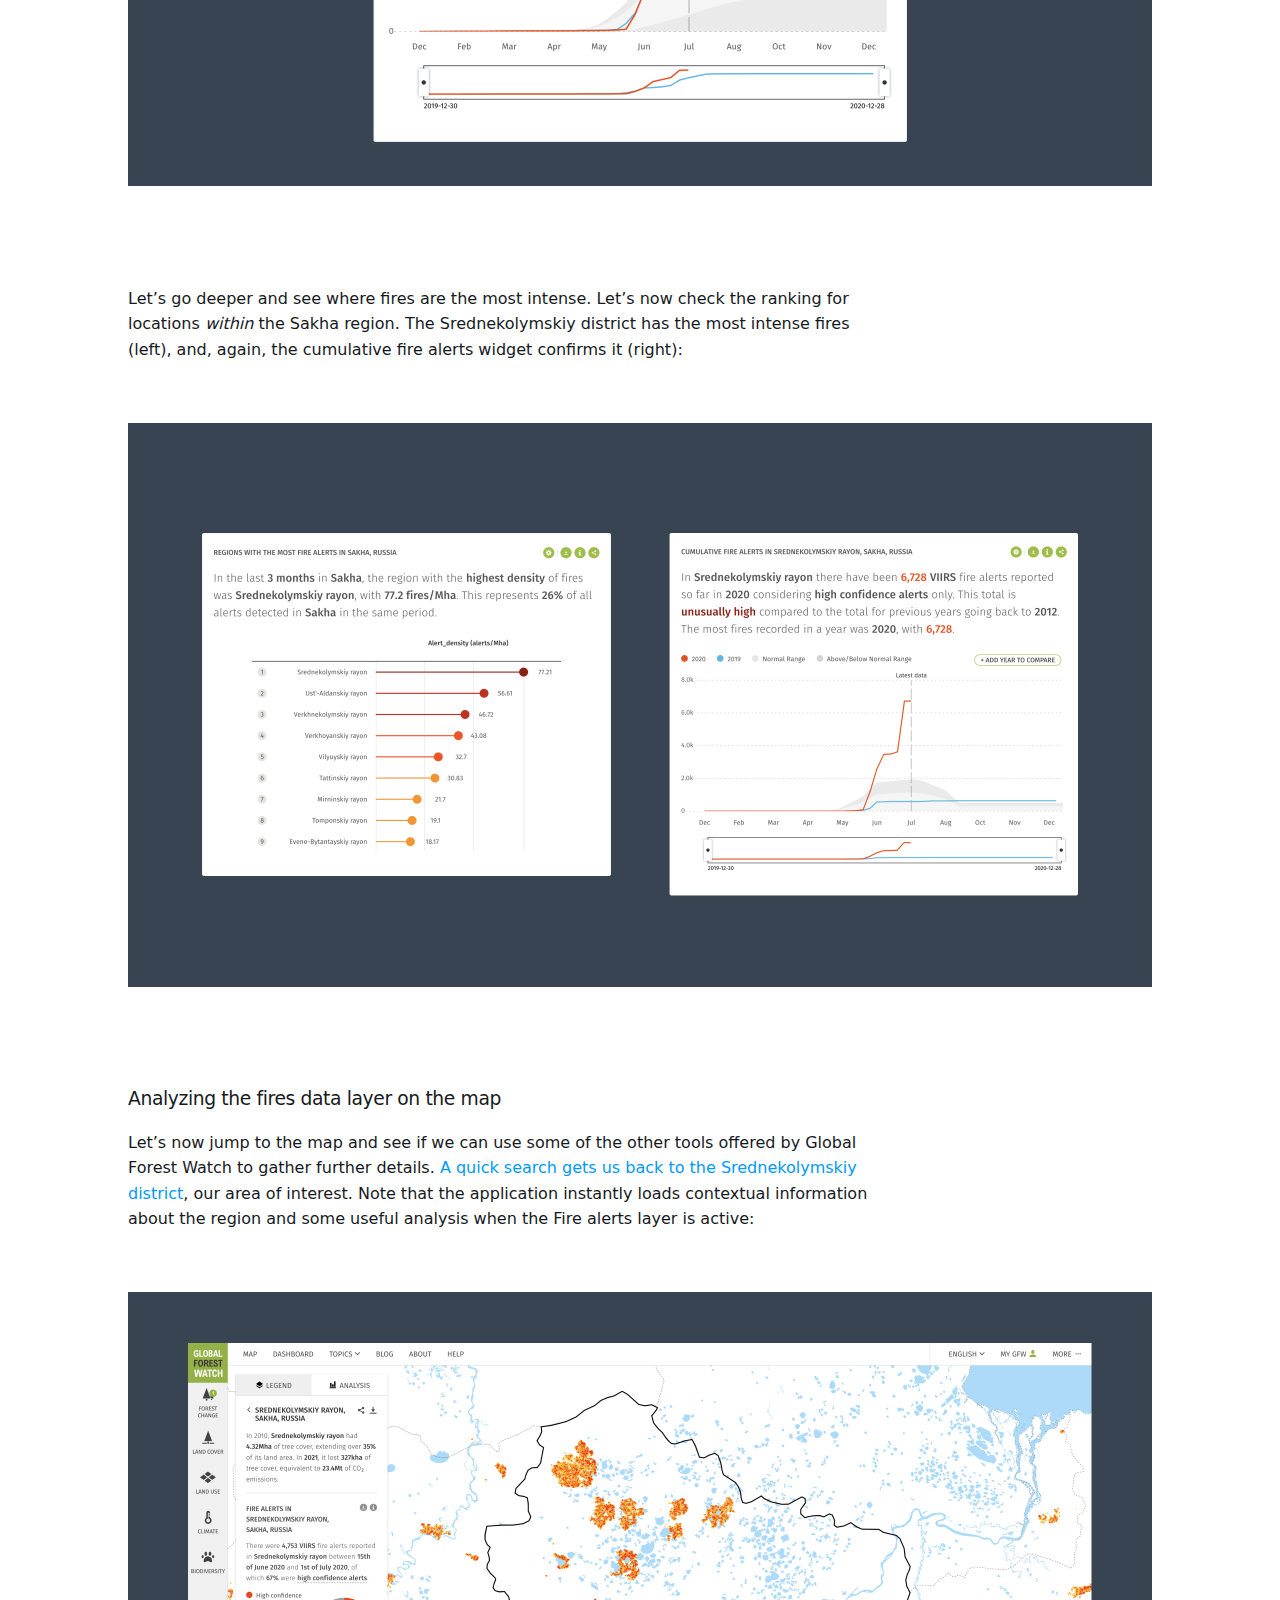
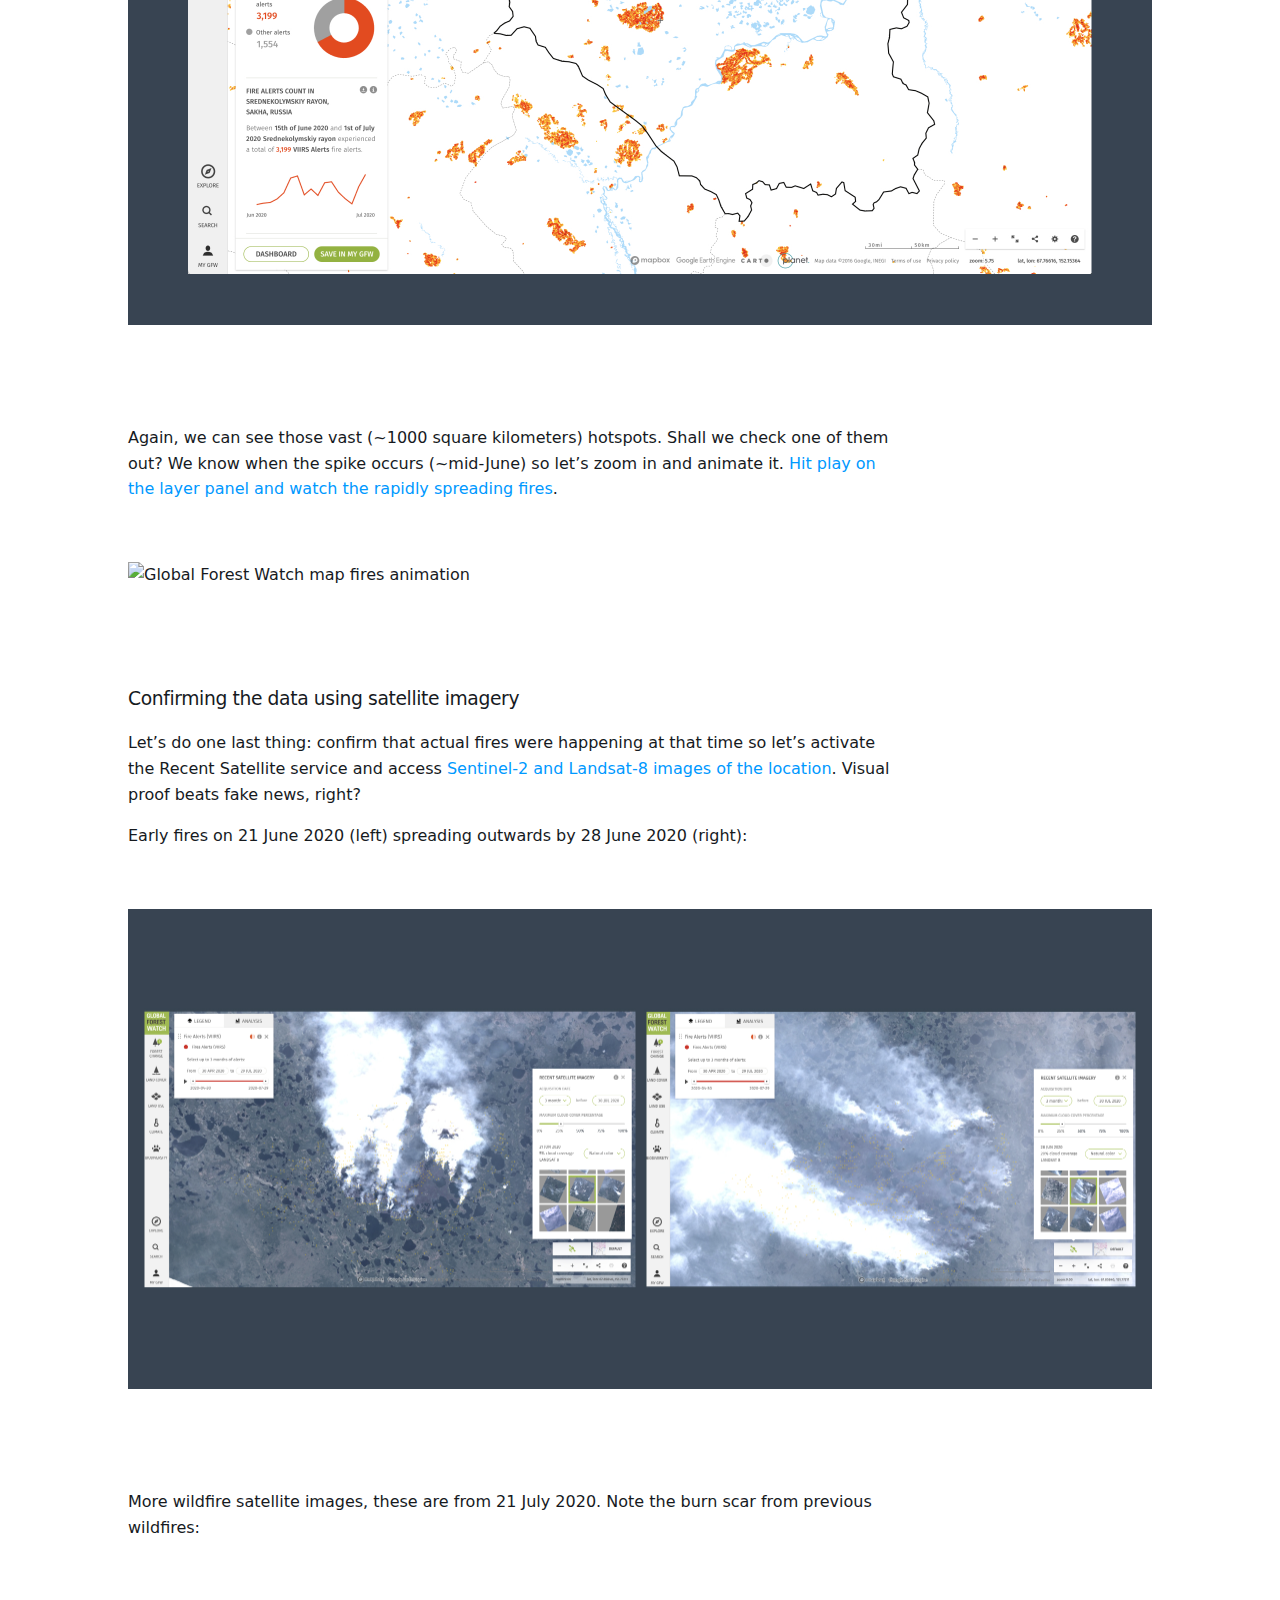
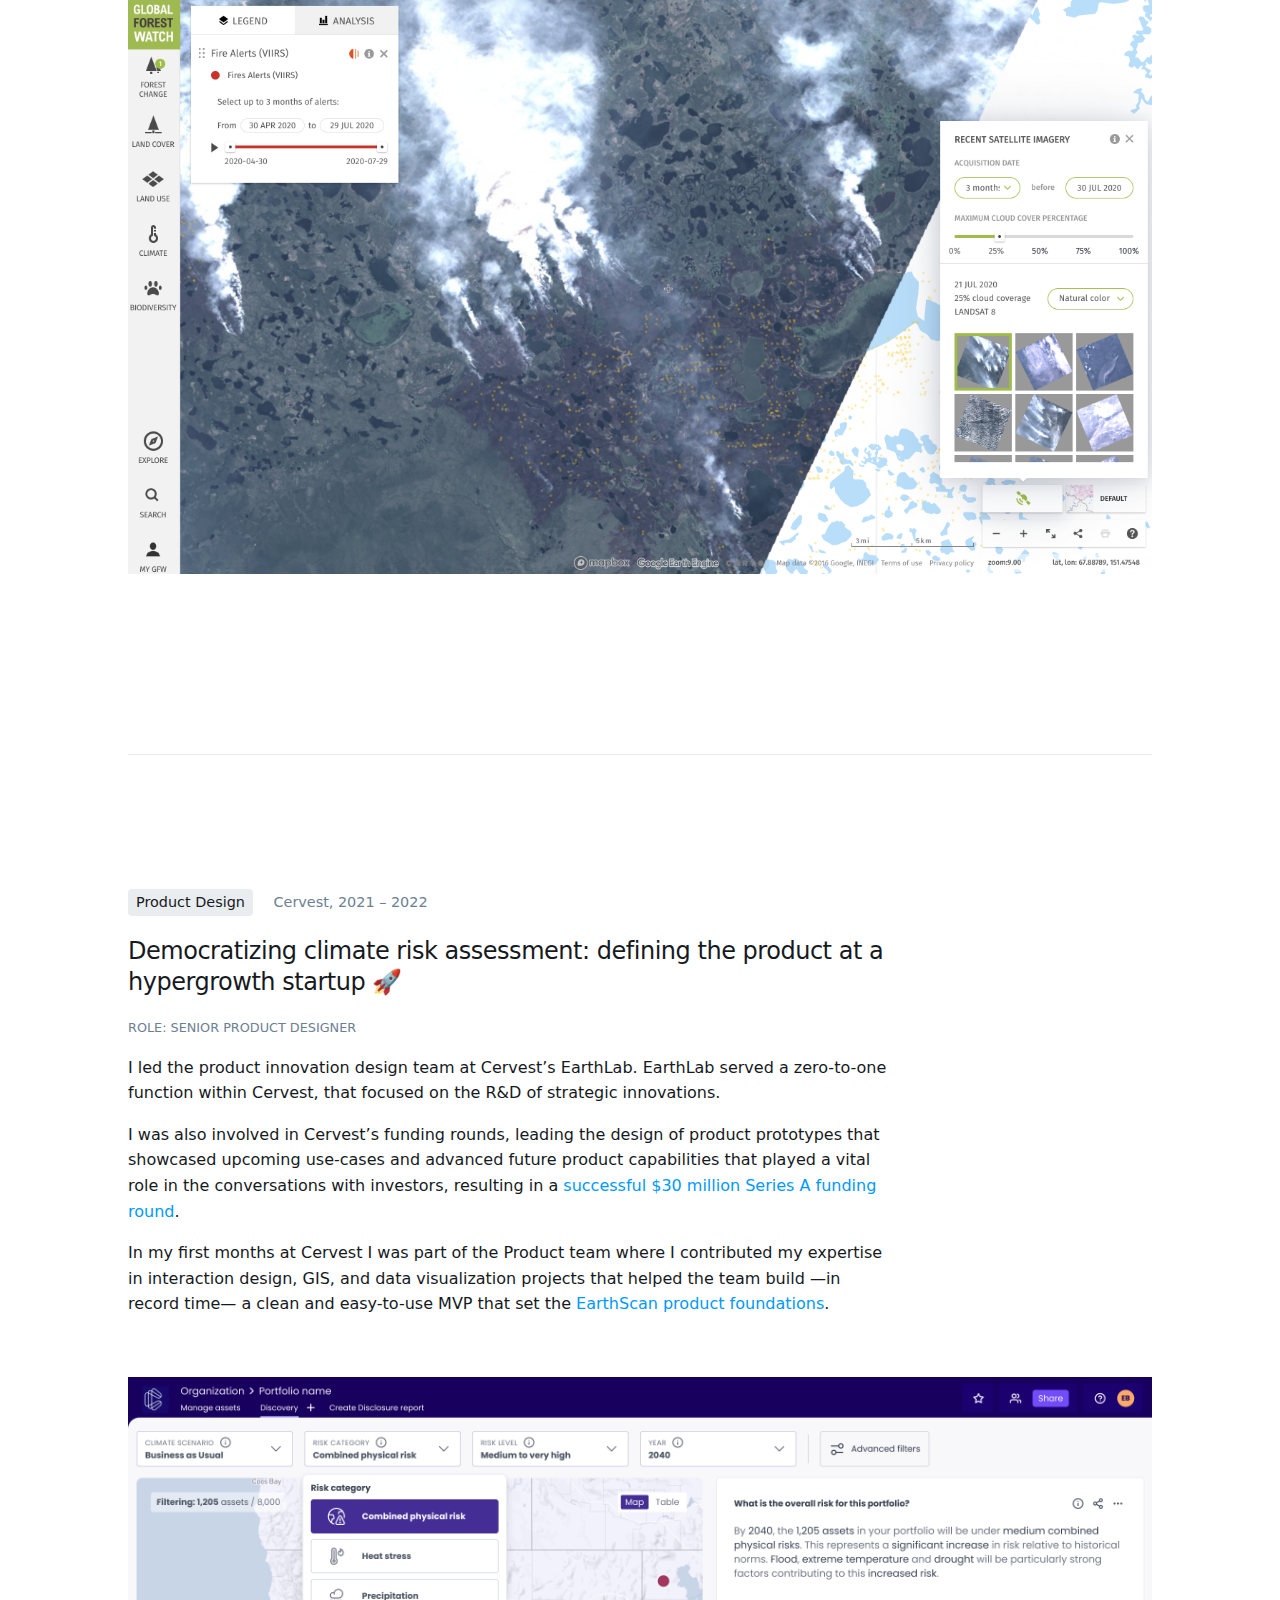
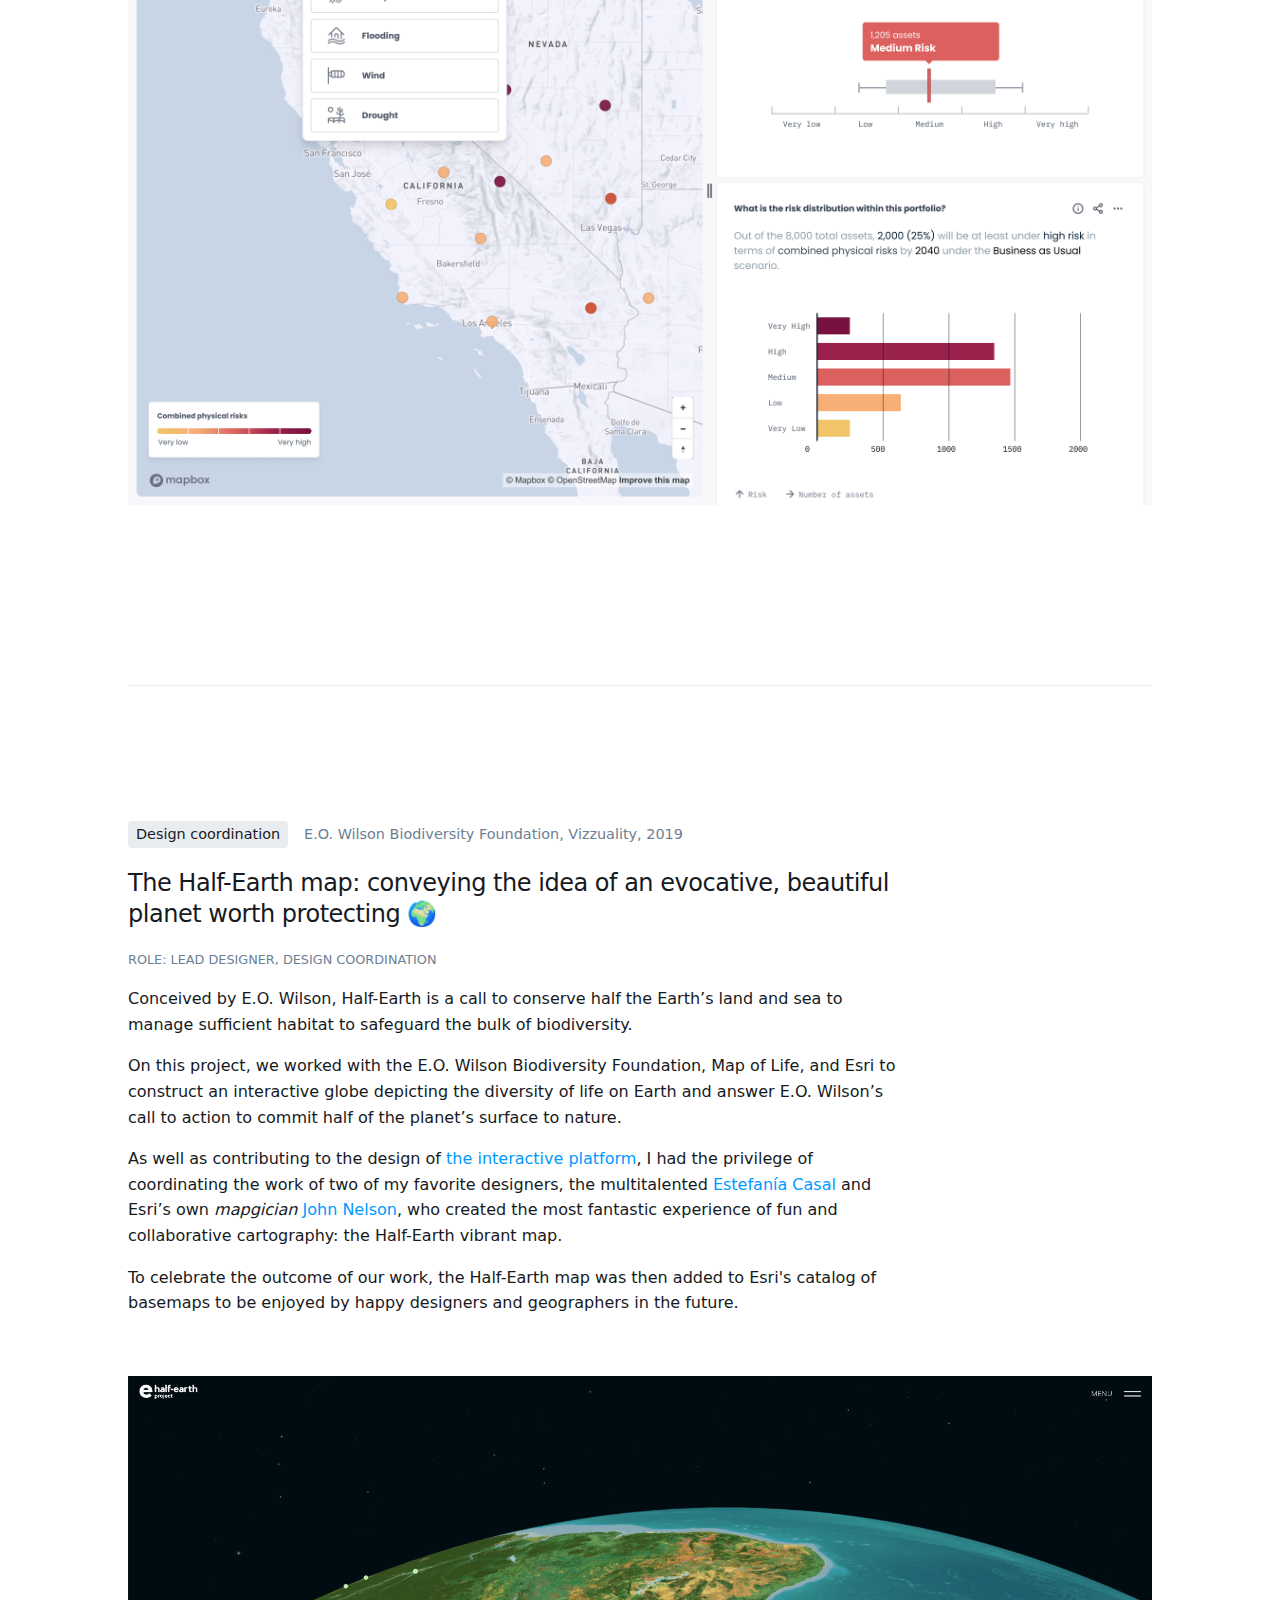
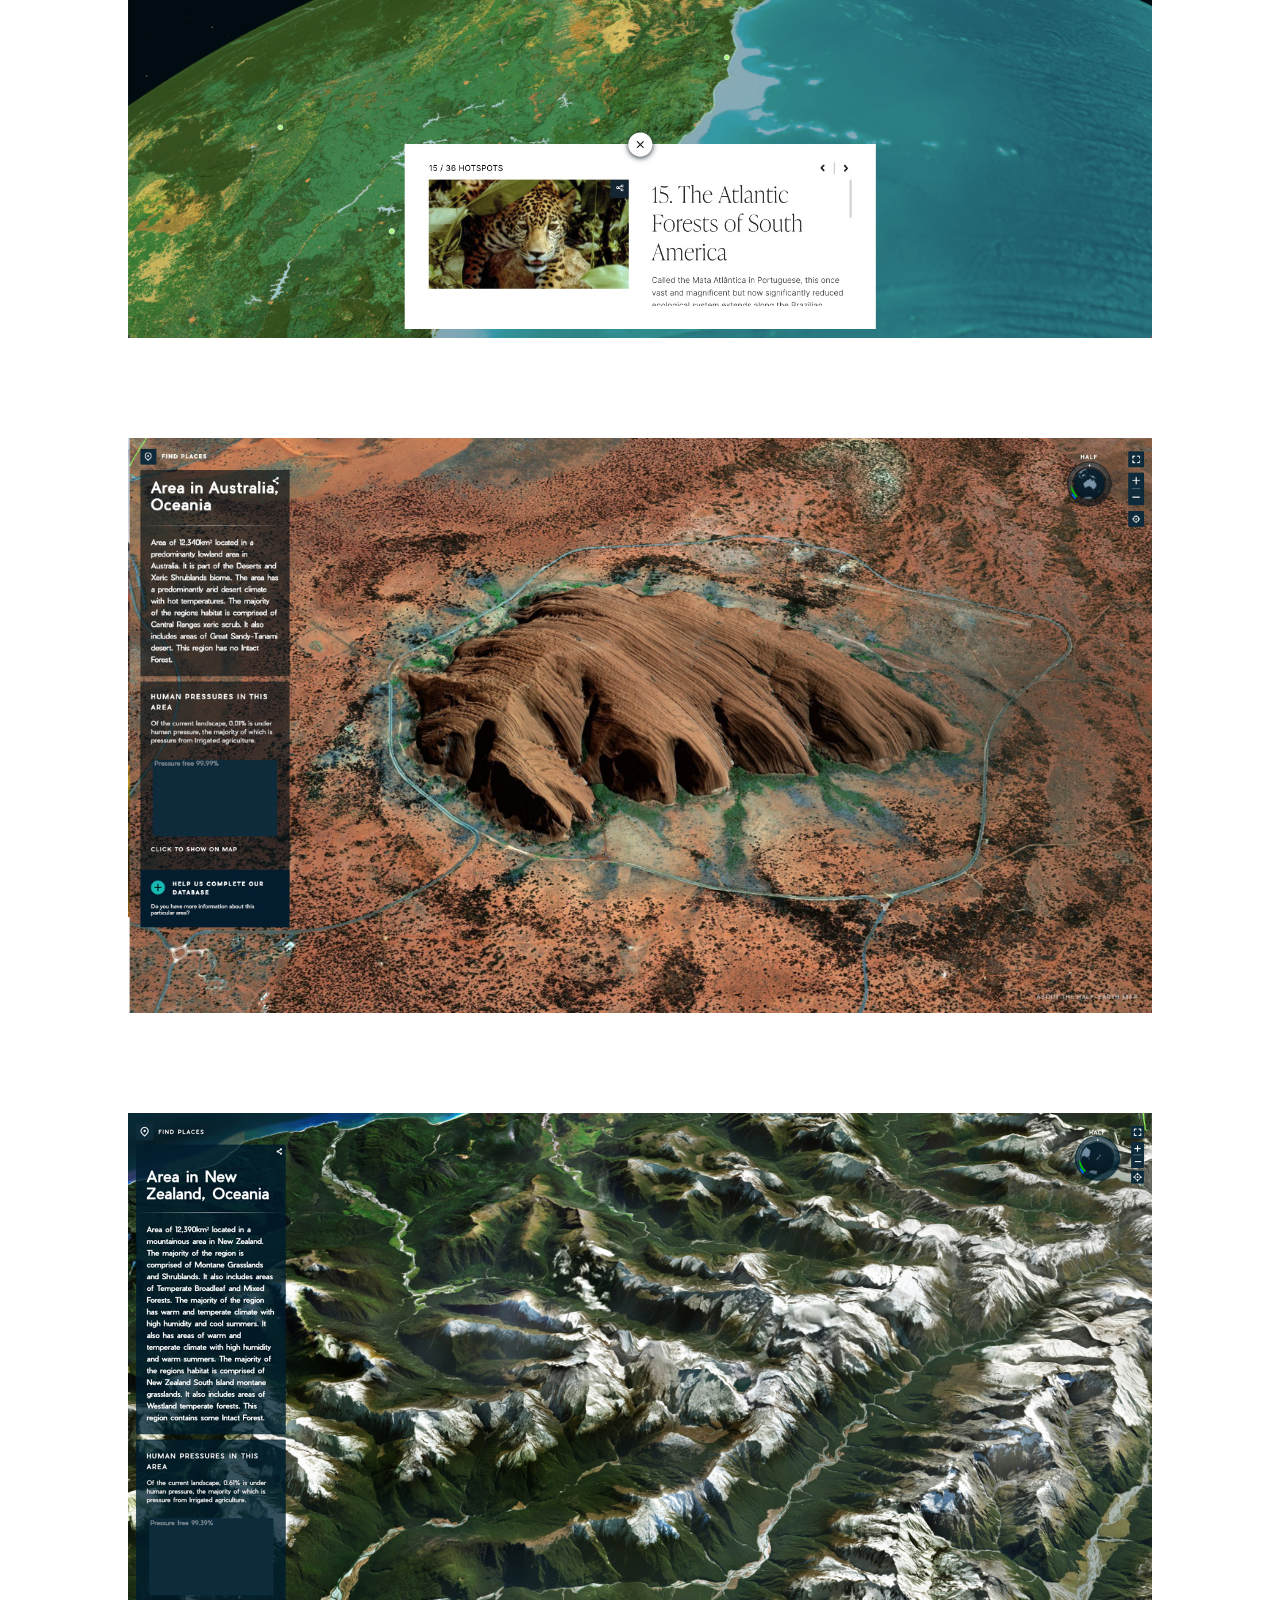
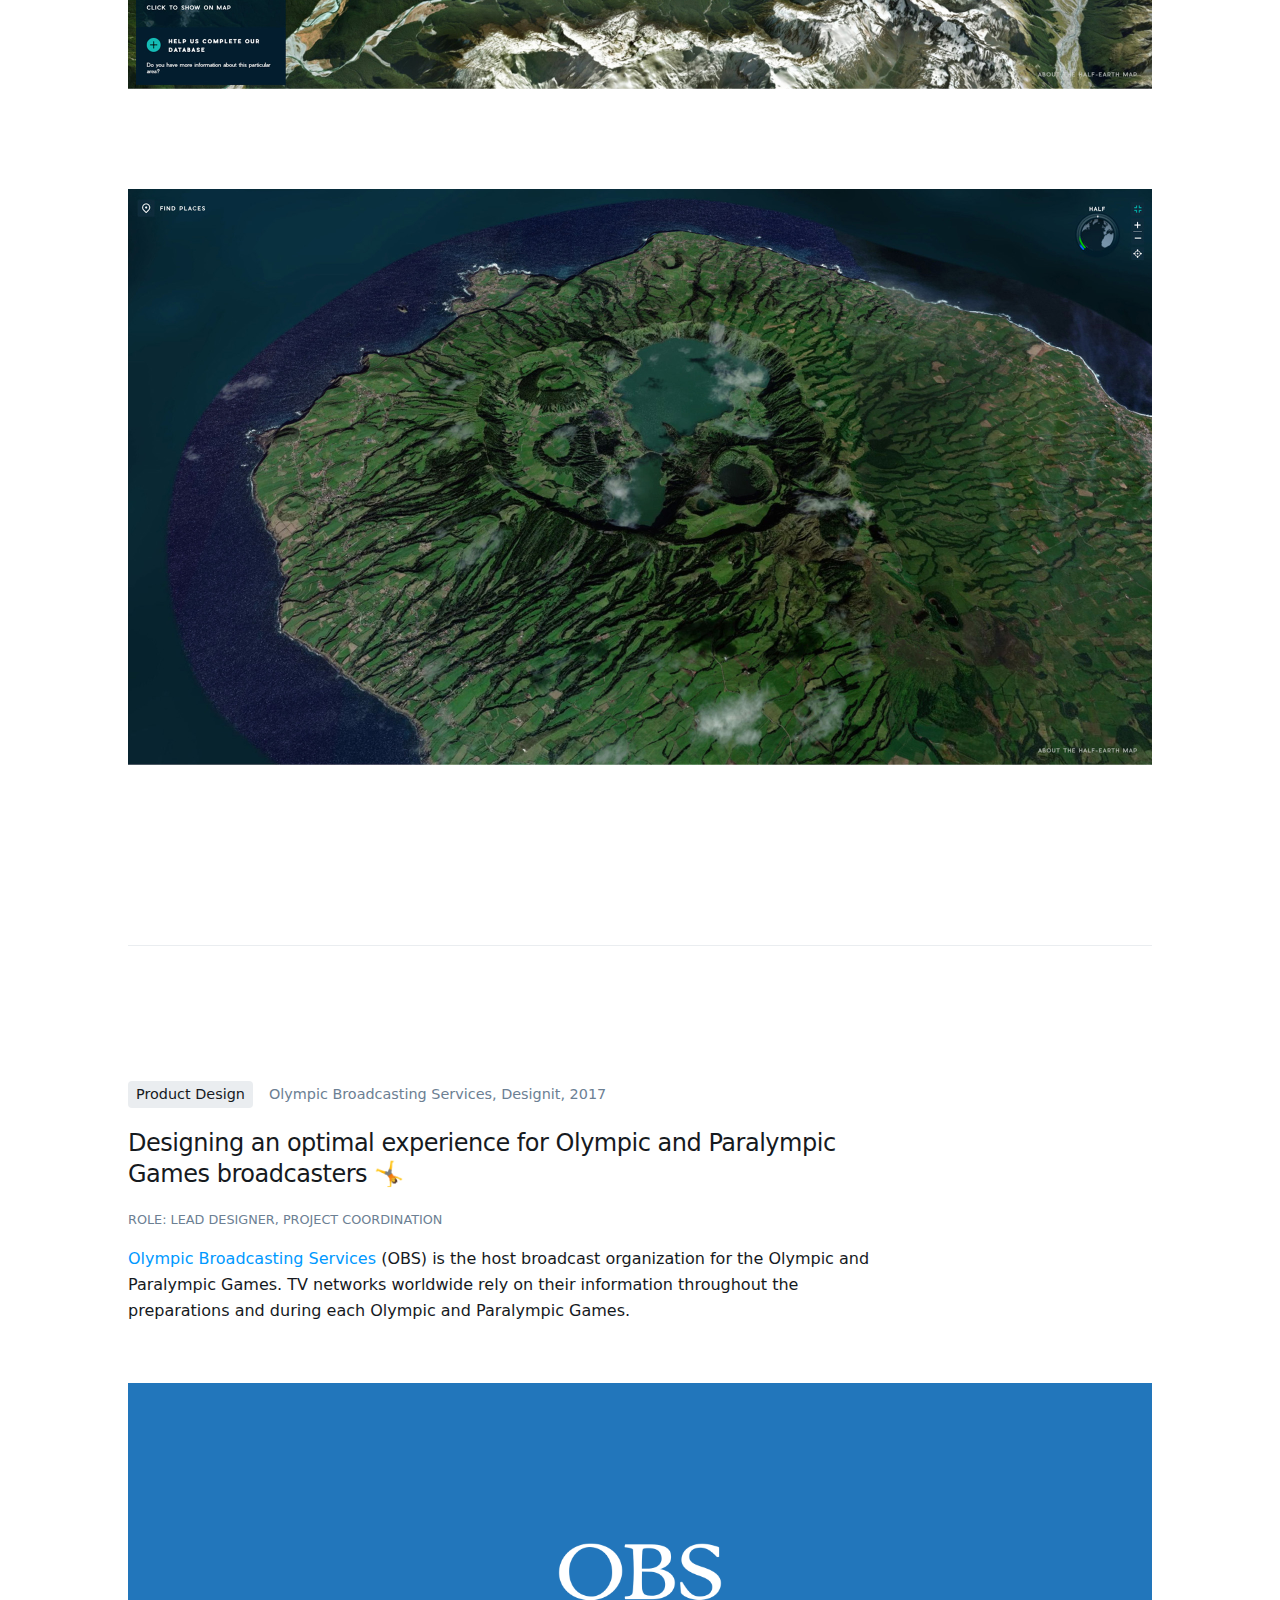
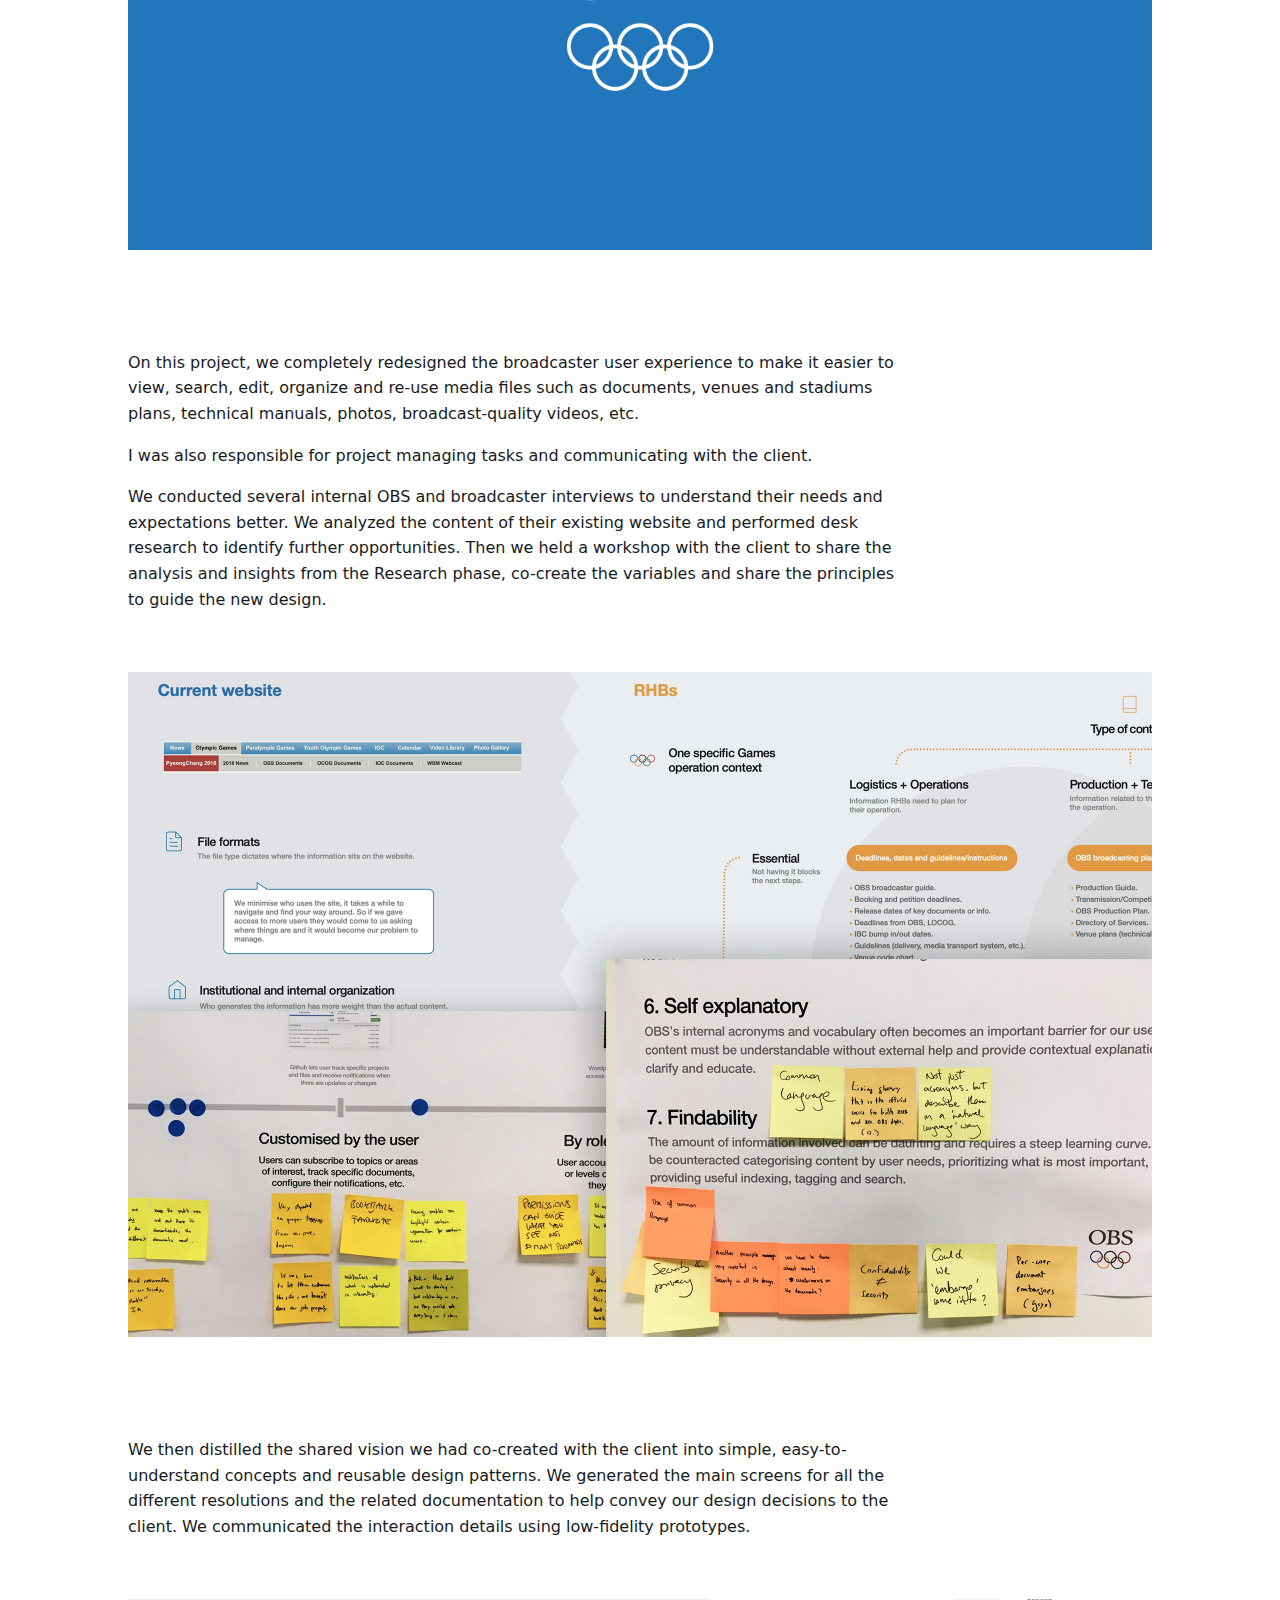
==== commit b0293e17: "Update index.html" ====
--- a/index.html
+++ b/index.html
@@ -28,7 +28,7 @@
         <p>I currently work at <a href="https://developmentseed.org/">Development Seed</a>, where I help transform complex geospatial data into actionable insights through user-friendly map interfaces for clients like NASA and Google.</p>
 		<p>Previously, I was at <a href="https://cervest.earth/">Cervest</a>, a climate tech startup, and <a href="https://www.vizzuality.com/">Vizzuality</a>, where I worked on the fascinating worlds of climate change, biodiversity and equality and discovered a love for data visualization and the determination to use my design skills to help people navigate these complex topics.</p>
         <p>Earlier in my career I worked as a UX designer at <a href="https://www.designit.com/">Designit</a>, where I first learned the design craft and the importance of putting real people at the front of every design decision.</p>
-		<p>All my life, I’ve been lucky to turn my creative passions into realities and have an unusual background in music, both <a href="http://faustone.com/">building guitar amplifiers</a> and <a href="https://play.spotify.com/artist/60DBQyJdsDMwQxr4cZ9twV">playing in a band</a>.</p>
+		<p>All my life, I’ve been lucky to turn my creative passions into realities and have an unusual background in music, <a href="http://faustone.com/">building guitar amplifiers</a> and <a href="https://play.spotify.com/artist/60DBQyJdsDMwQxr4cZ9twV">playing in a band</a>.</p>
     </header>
     <section class="contact">
         <ul>
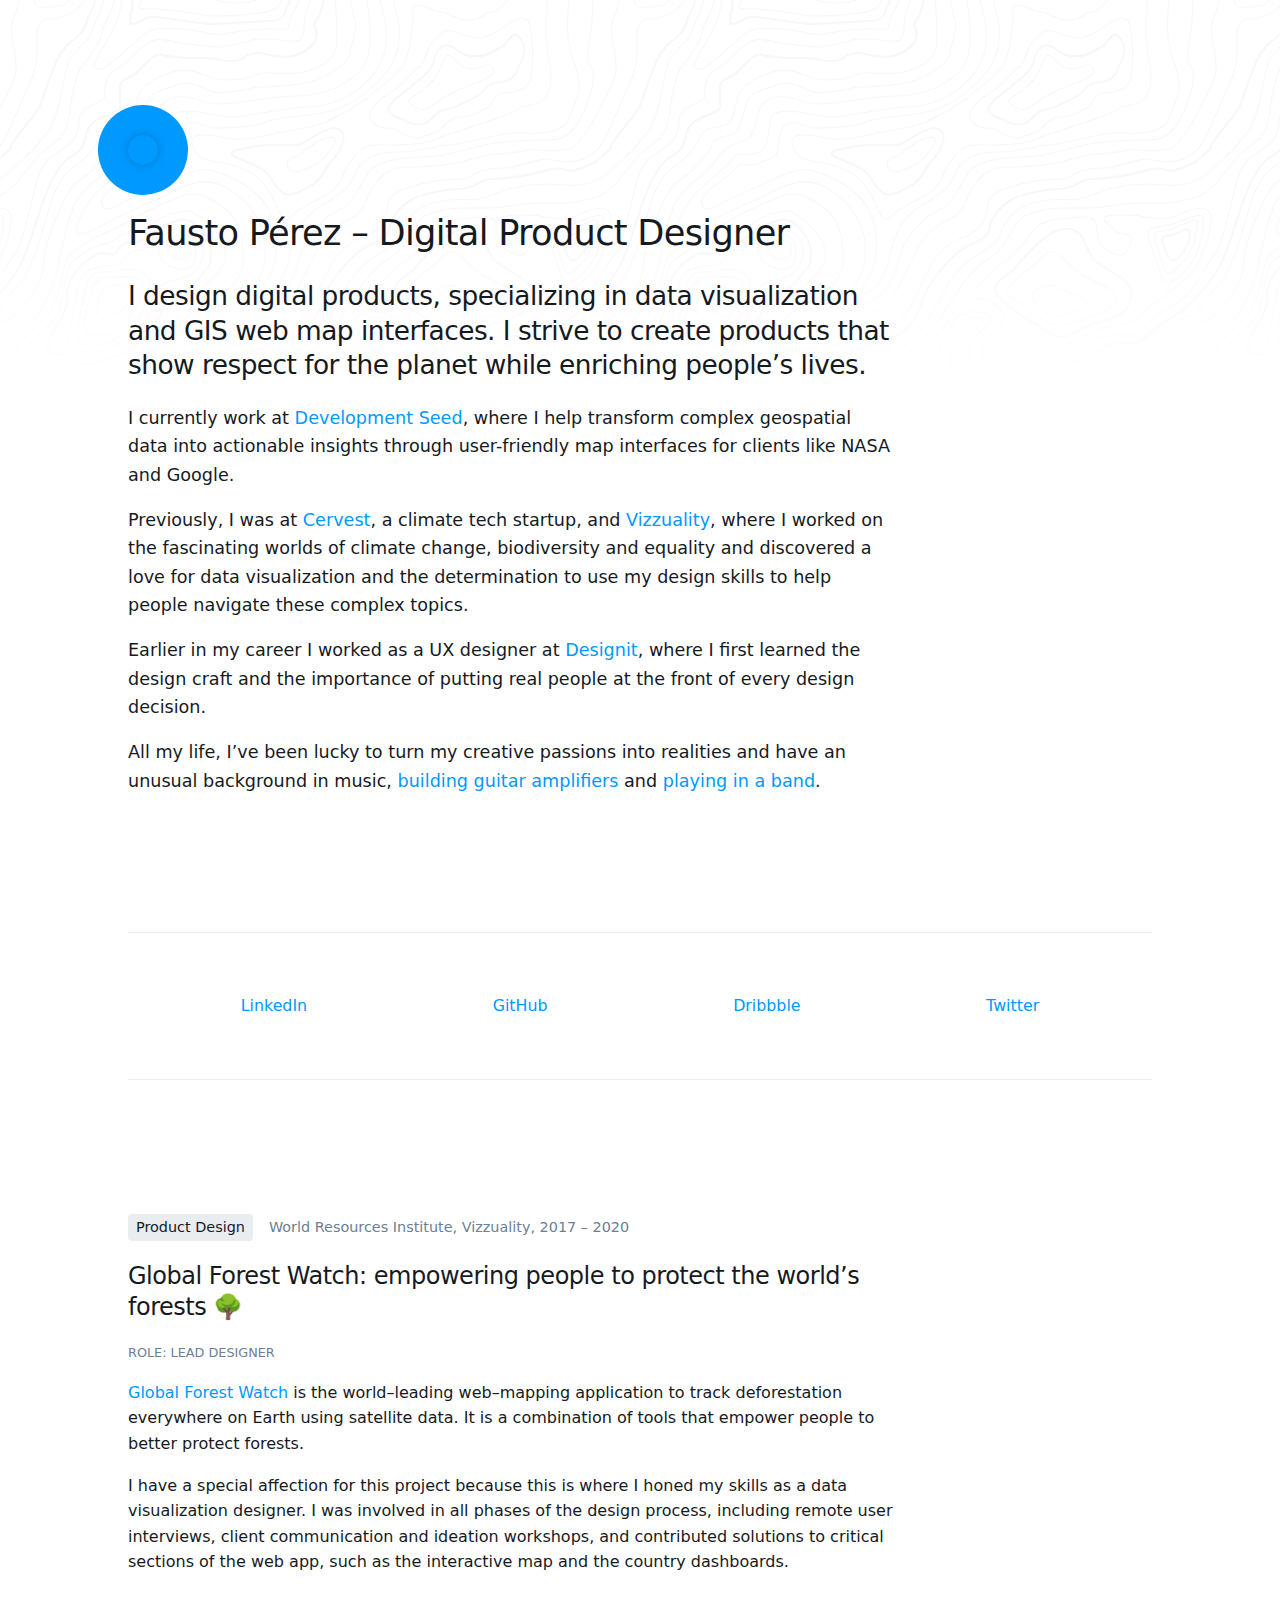
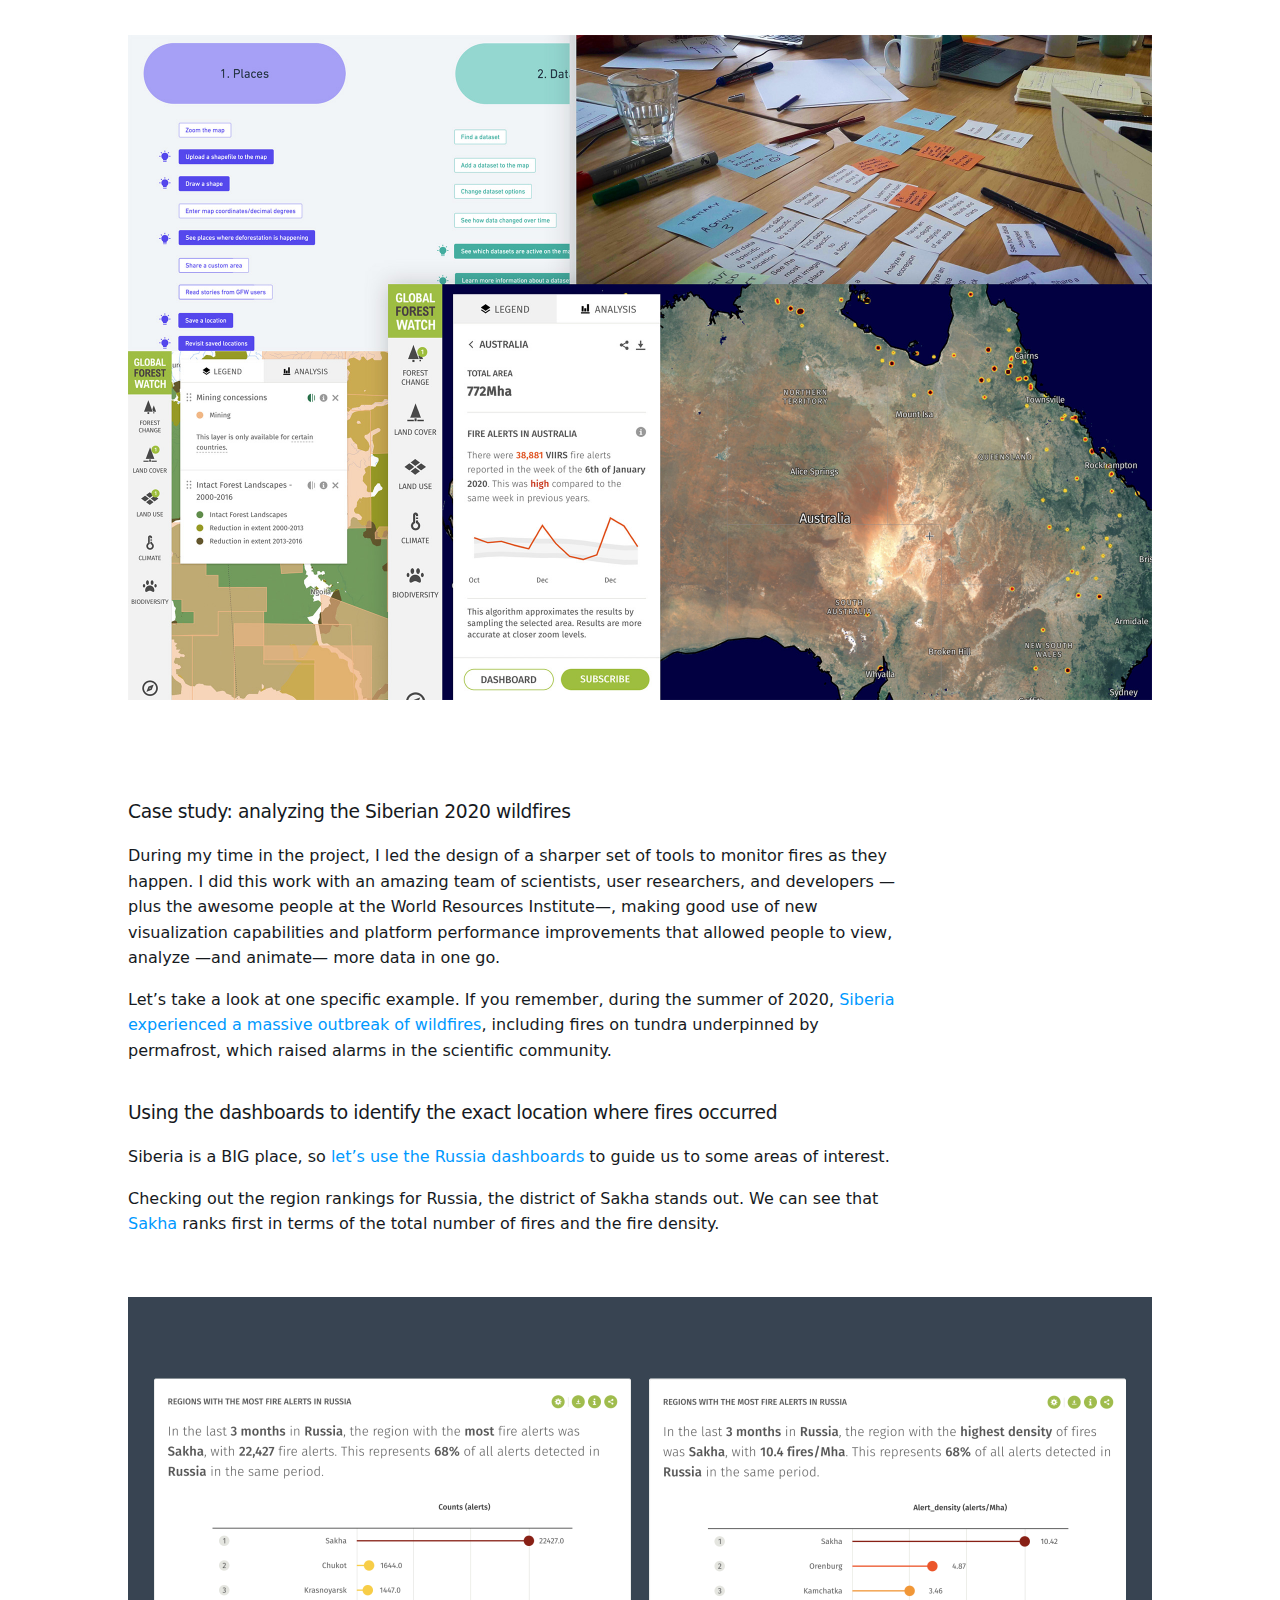
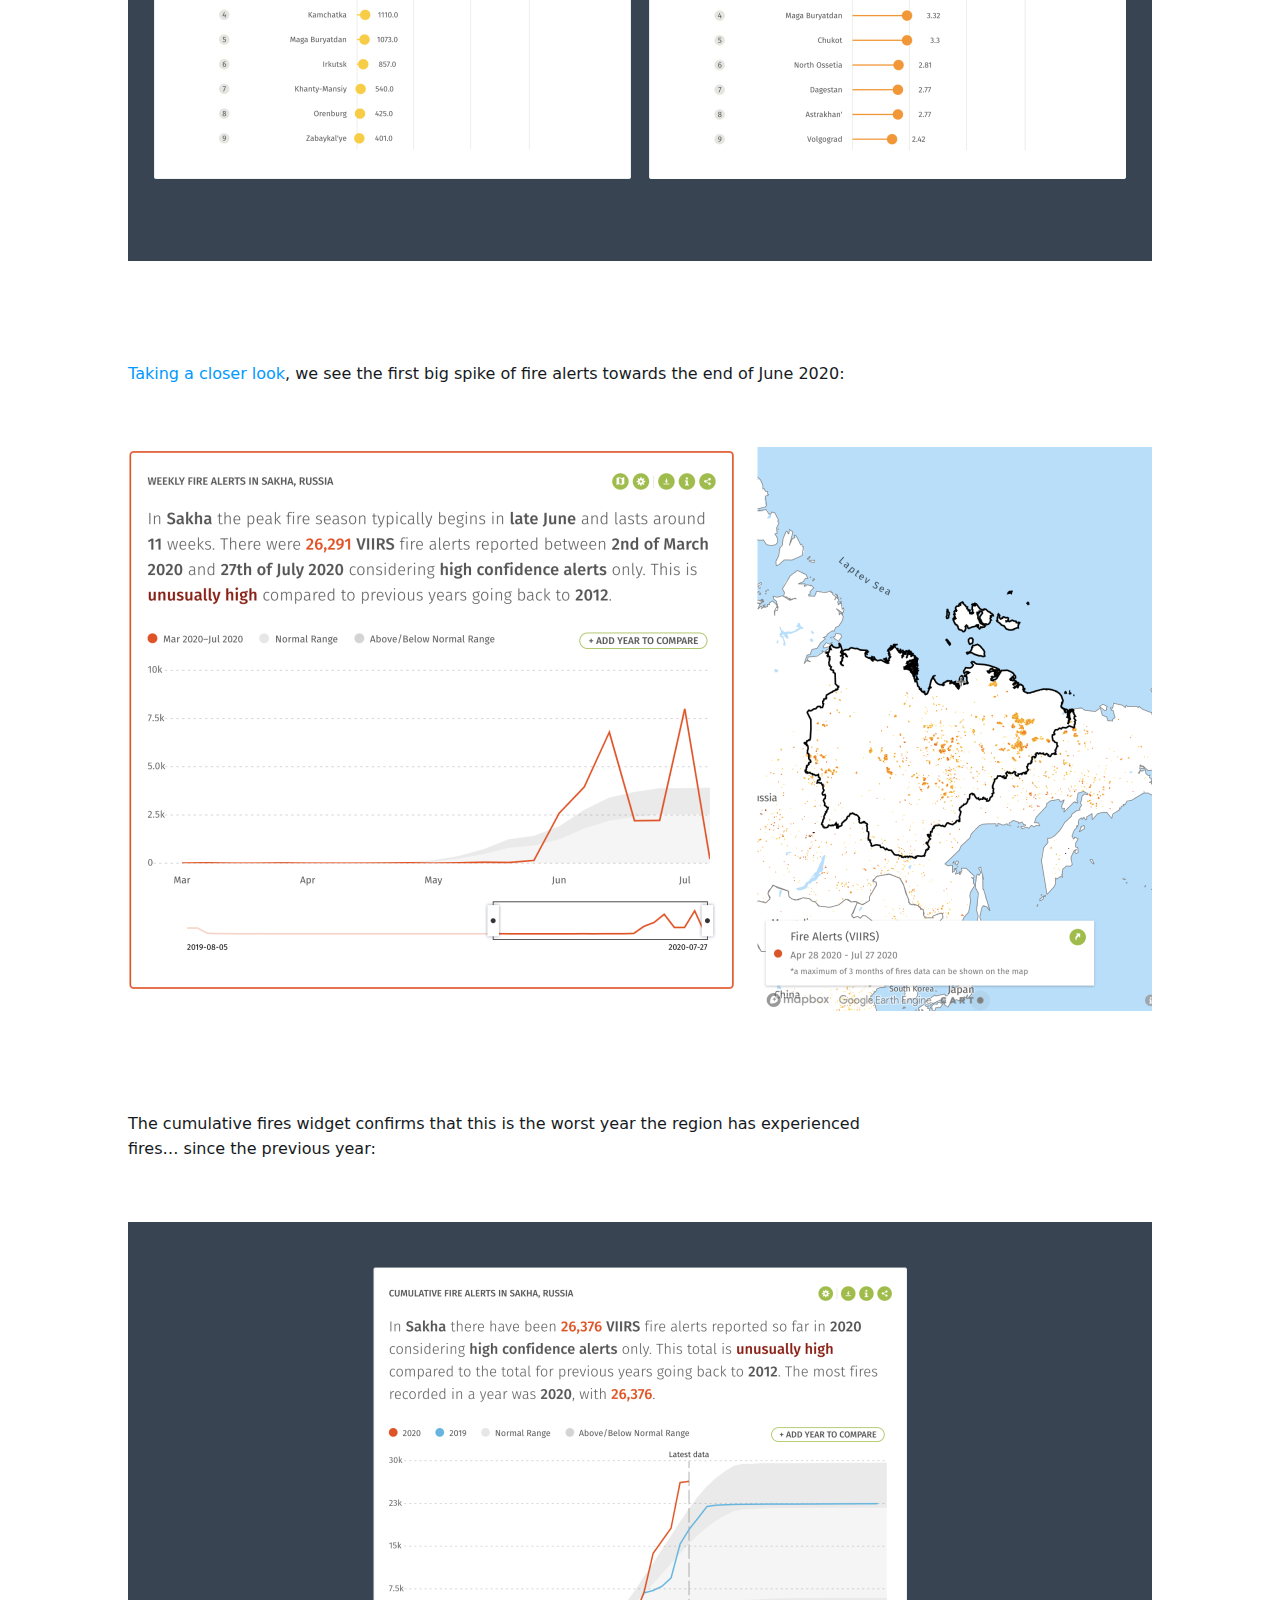
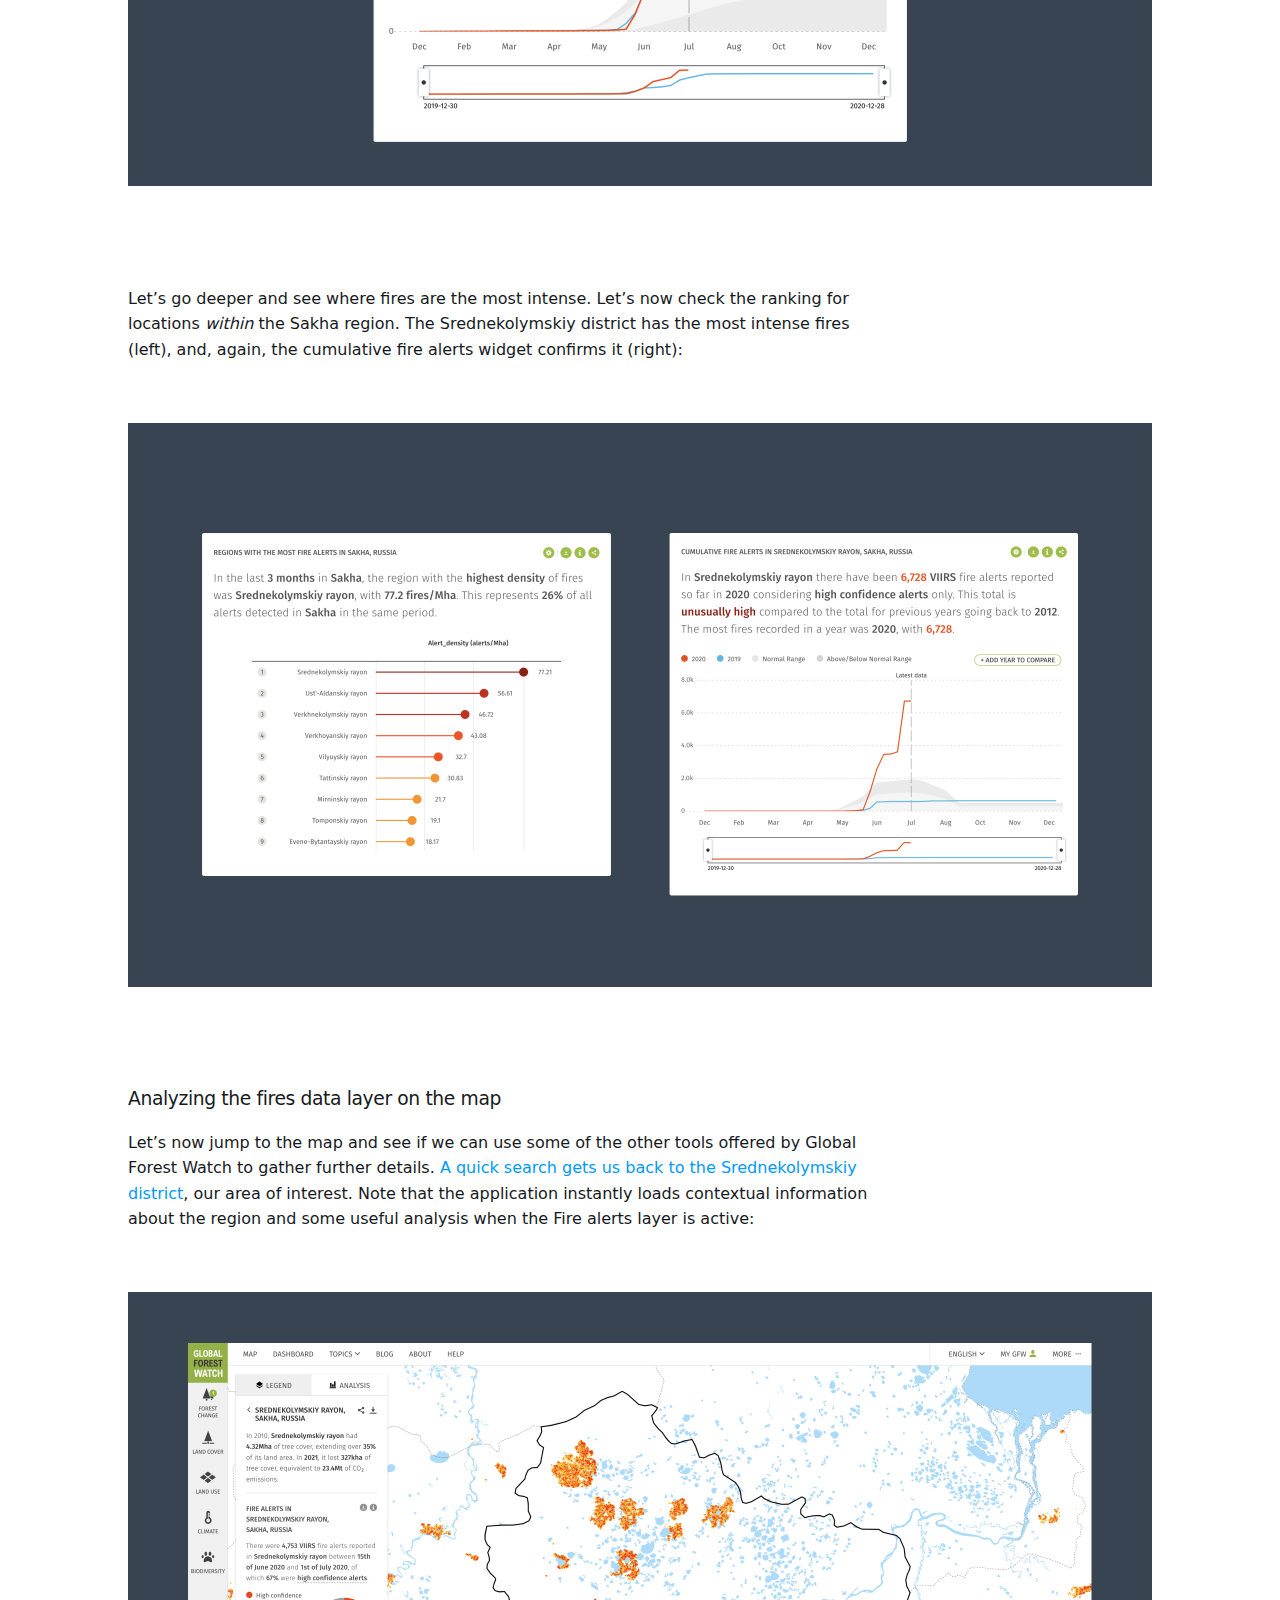
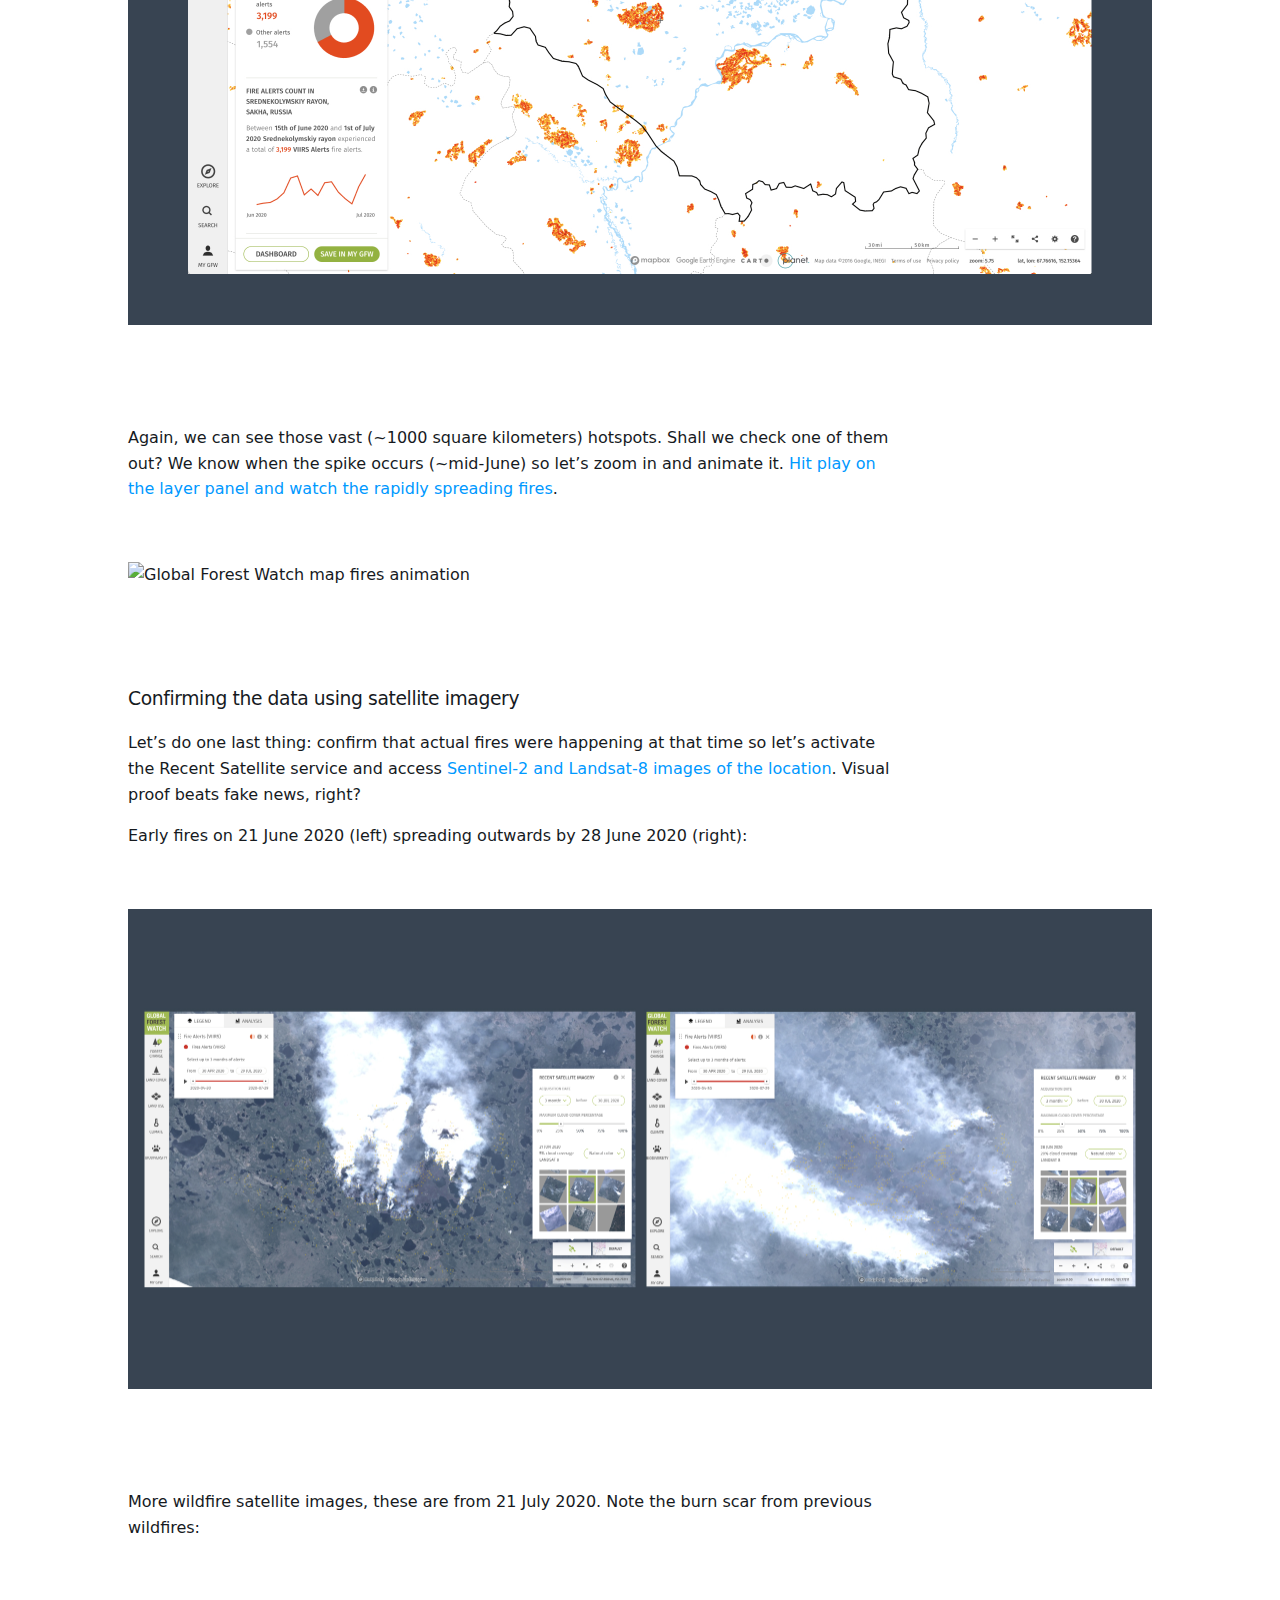
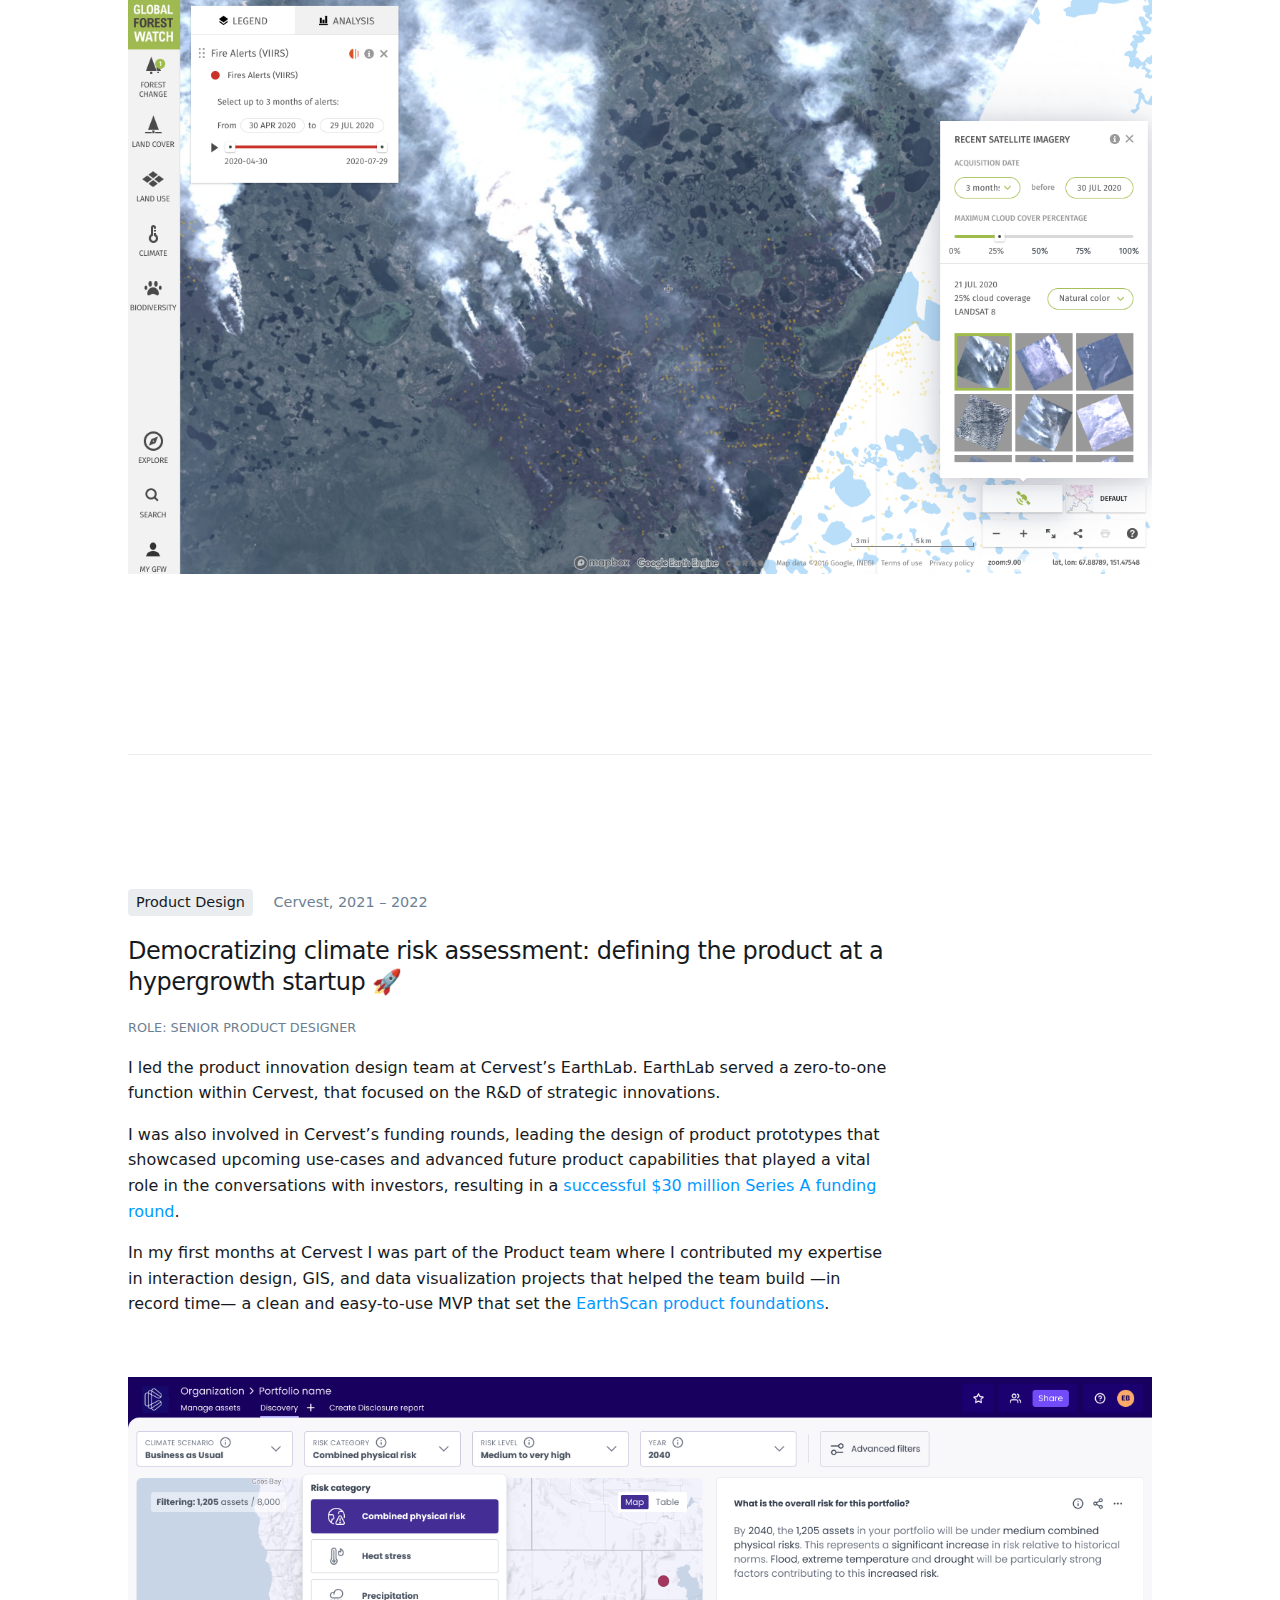
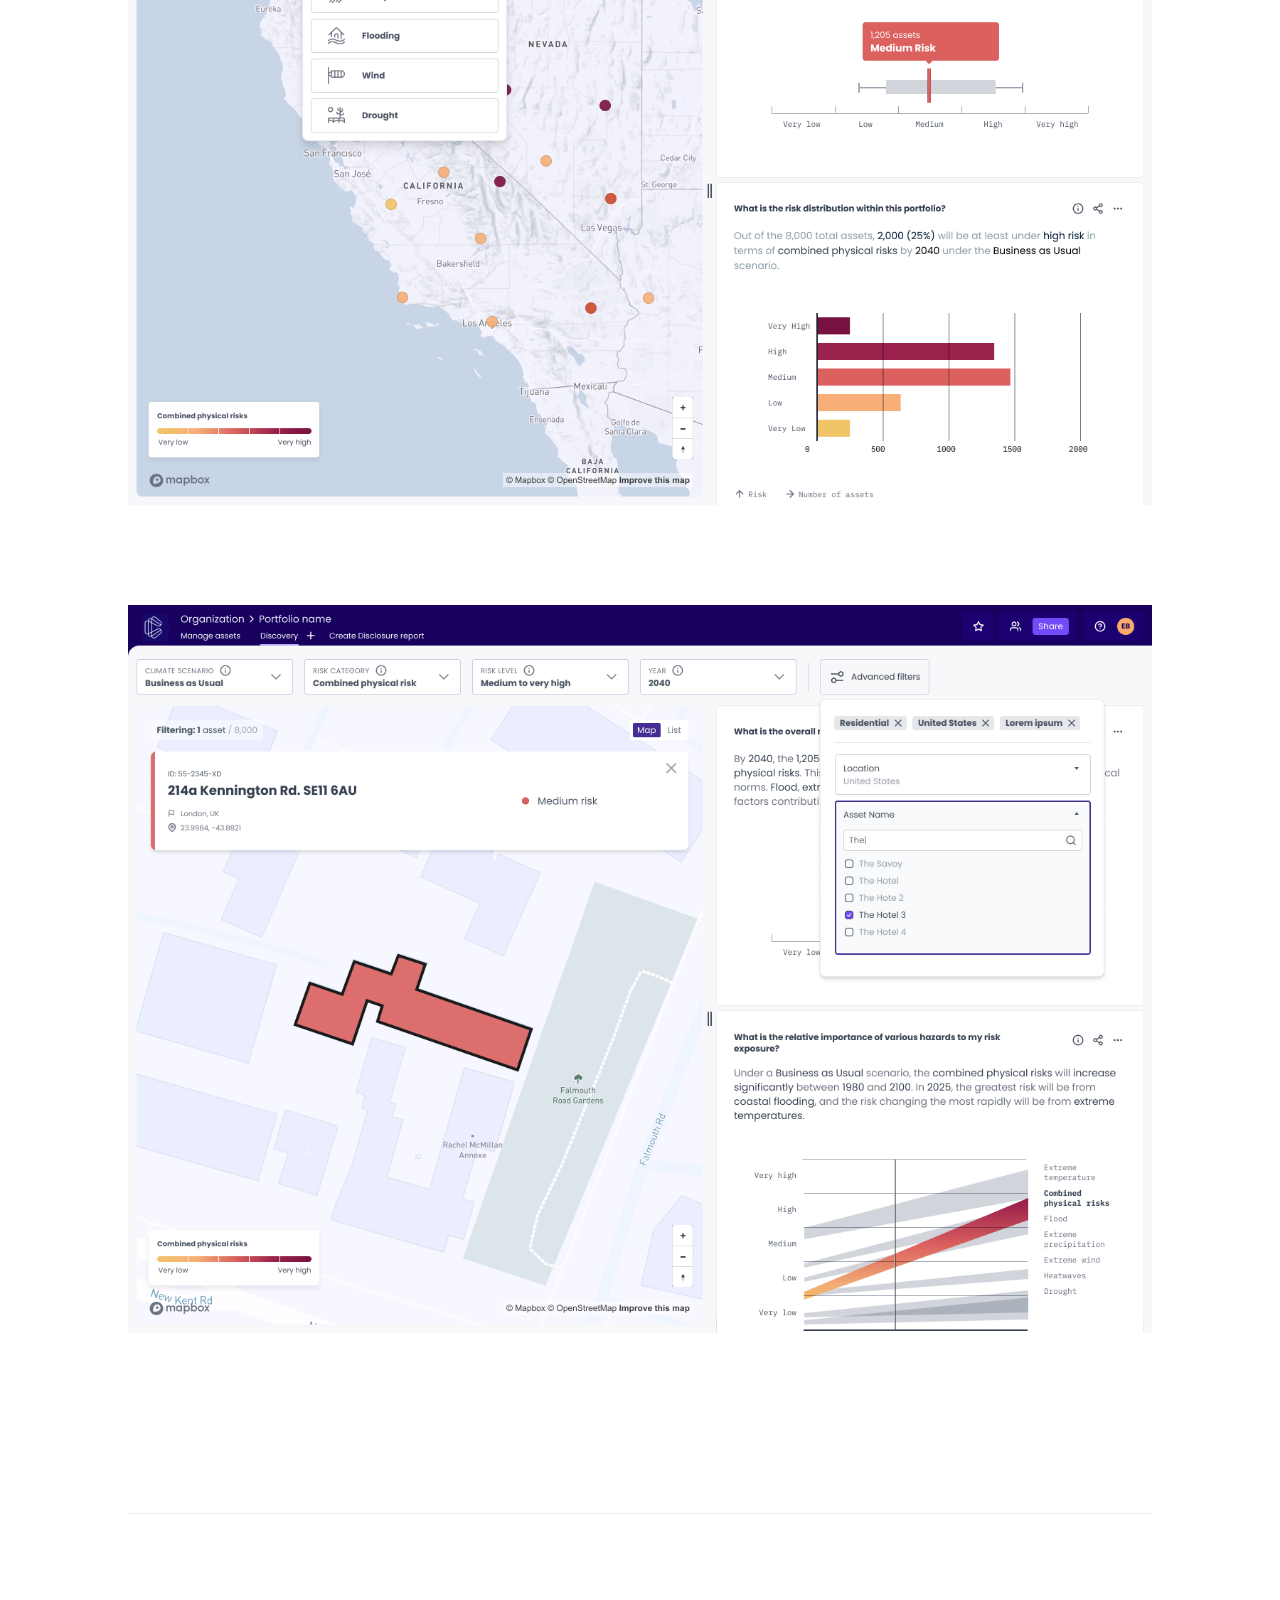
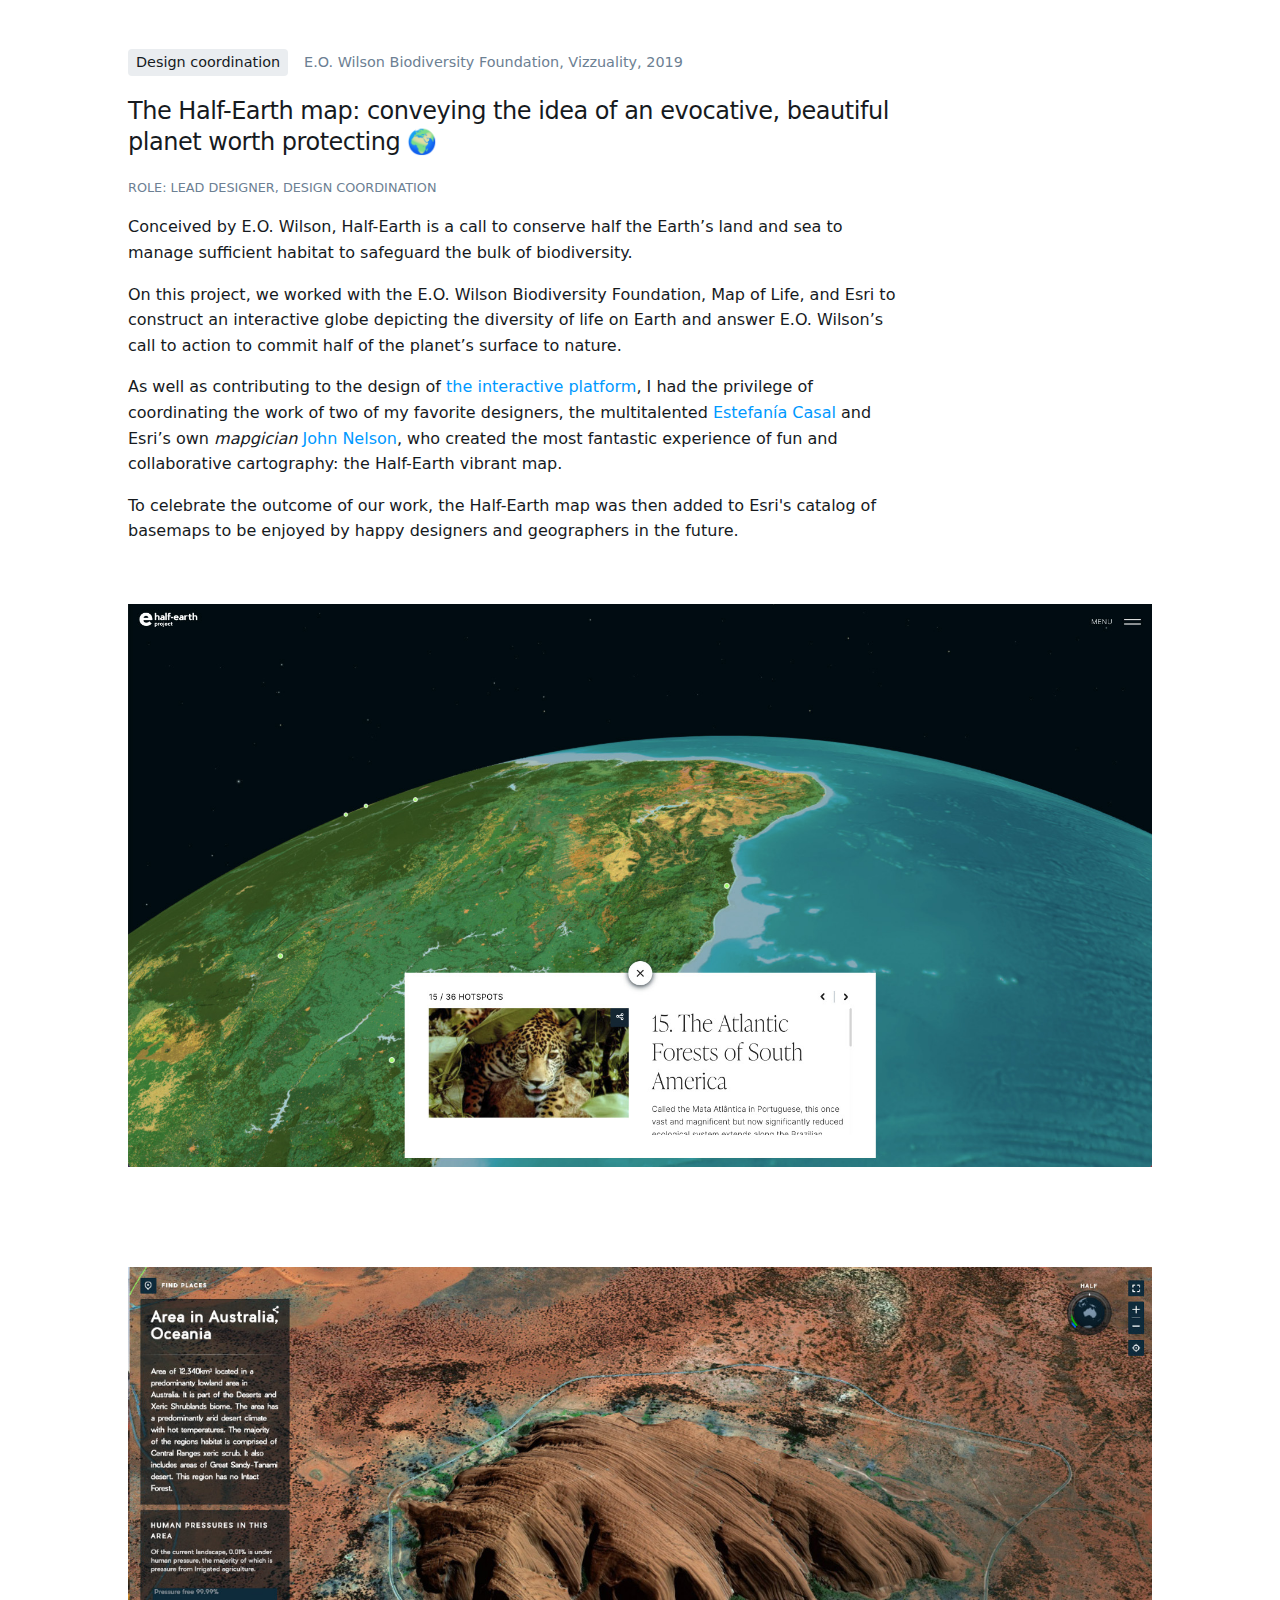
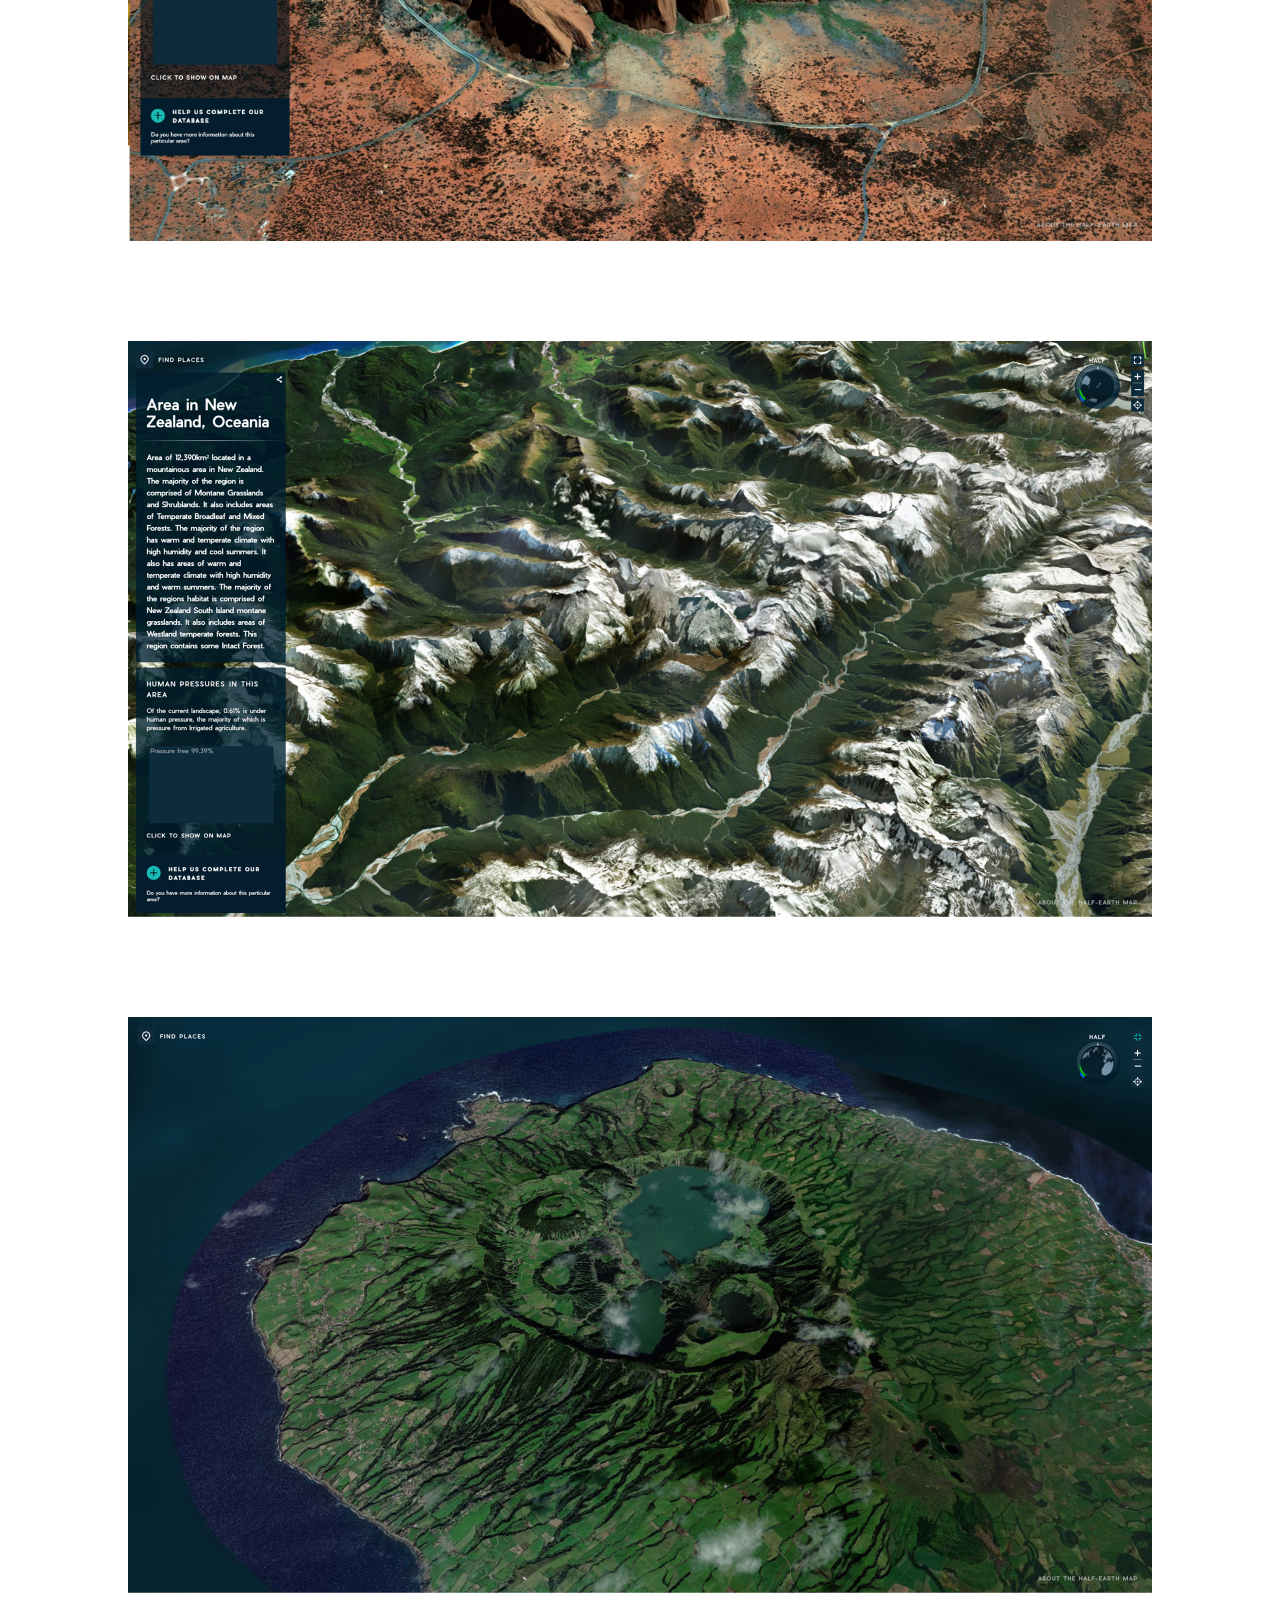
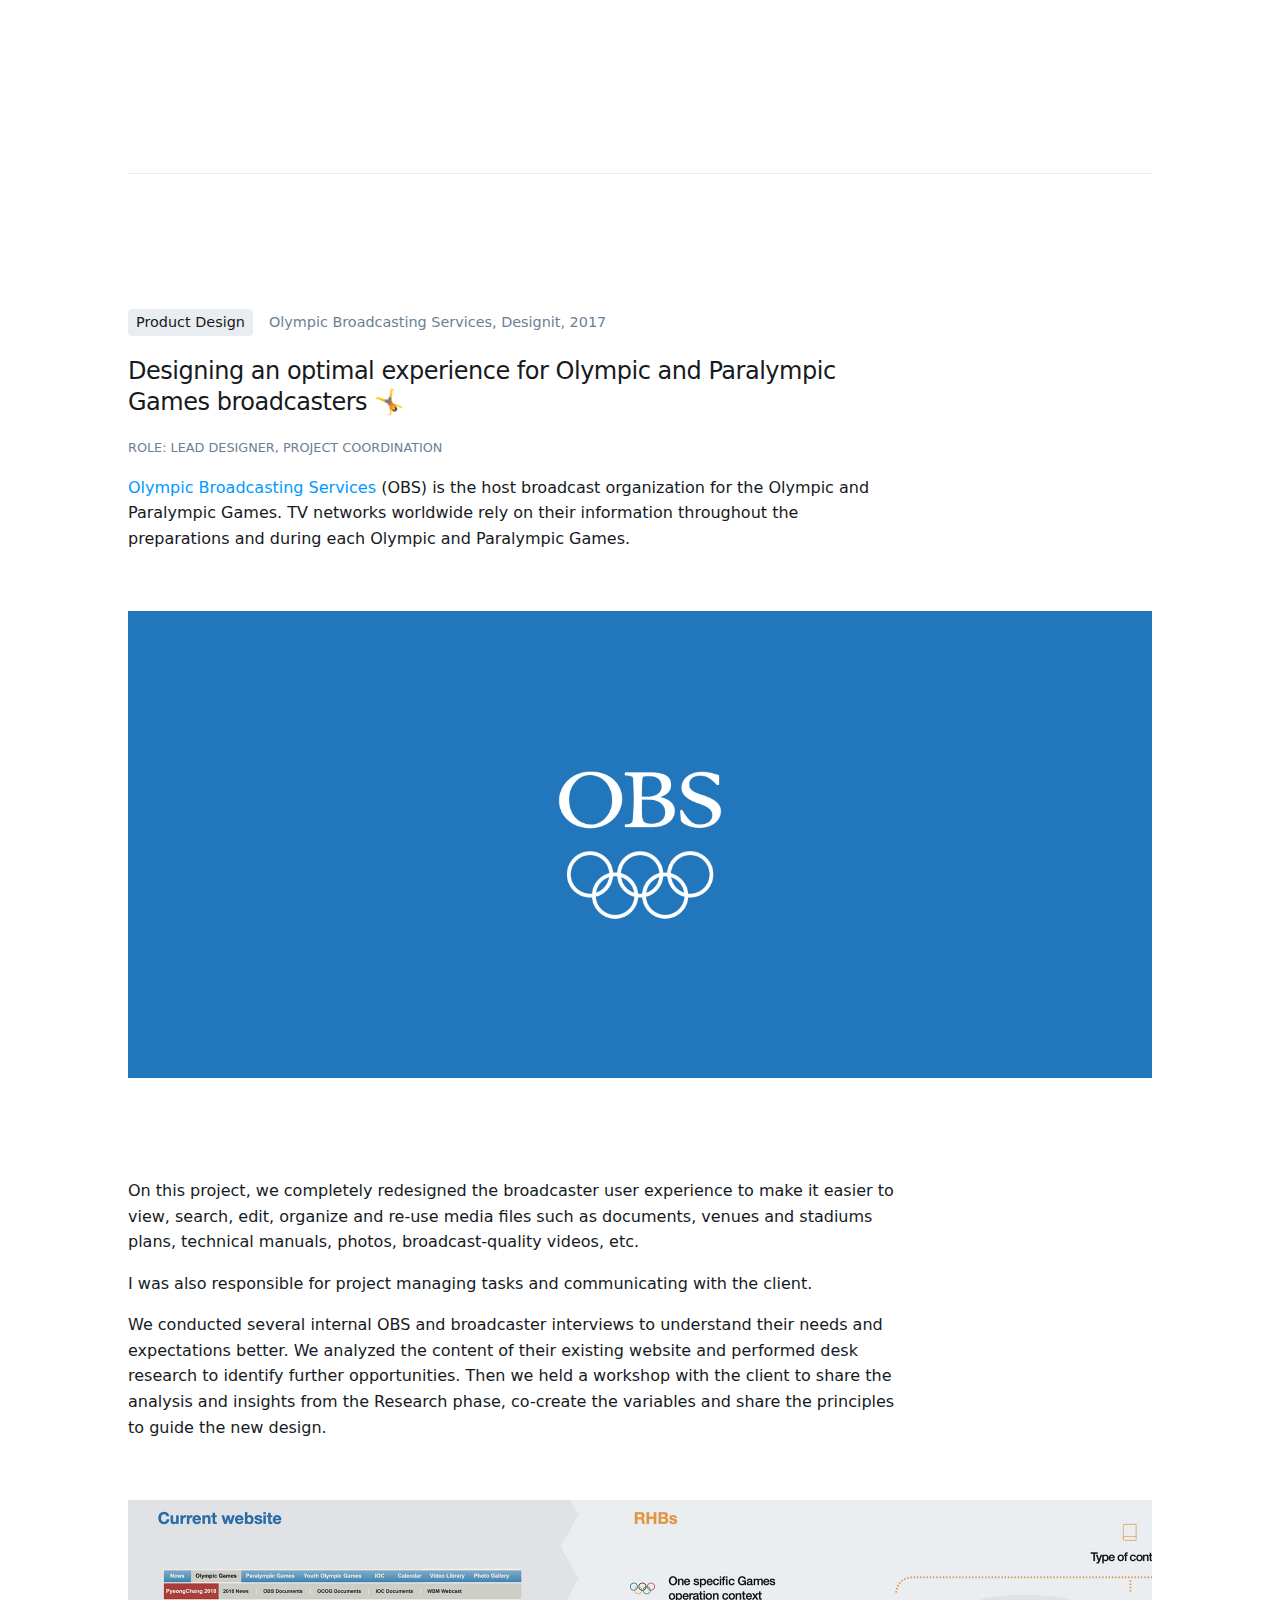
==== commit 340b0dbb: "Update Cervest images" ====
--- a/index.html
+++ b/index.html
@@ -103,6 +103,7 @@
         <p>I was also involved in Cervest’s funding rounds, leading the design of product prototypes that showcased upcoming use-cases and advanced future product capabilities that played a vital role in the conversations with investors, resulting in a <a href="https://cervest.earth/news/cervest-raises-30m-series-a-round-to-lead-new-40-billion-climate-intelligence-market">successful $30 million Series A funding round</a>.</p>
         <p>In my first months at Cervest I was part of the Product team where I contributed my expertise in interaction design, GIS, and data visualization projects that helped the team build —in record time— a clean and easy-to-use MVP that set the <a href="https://cervest.earth/earthscan"> EarthScan product foundations</a>.</p>
         <img src="img/cervest01.png" alt="Cervest EarthScan user interface">
+        <img src="img/cervest02.png" alt="Cervest EarthScan user interface">
     </section>
     <section class="detail">
         <p class="overhead"><span>Design coordination</span>E.O. Wilson Biodiversity Foundation, Vizzuality, 2019</p>
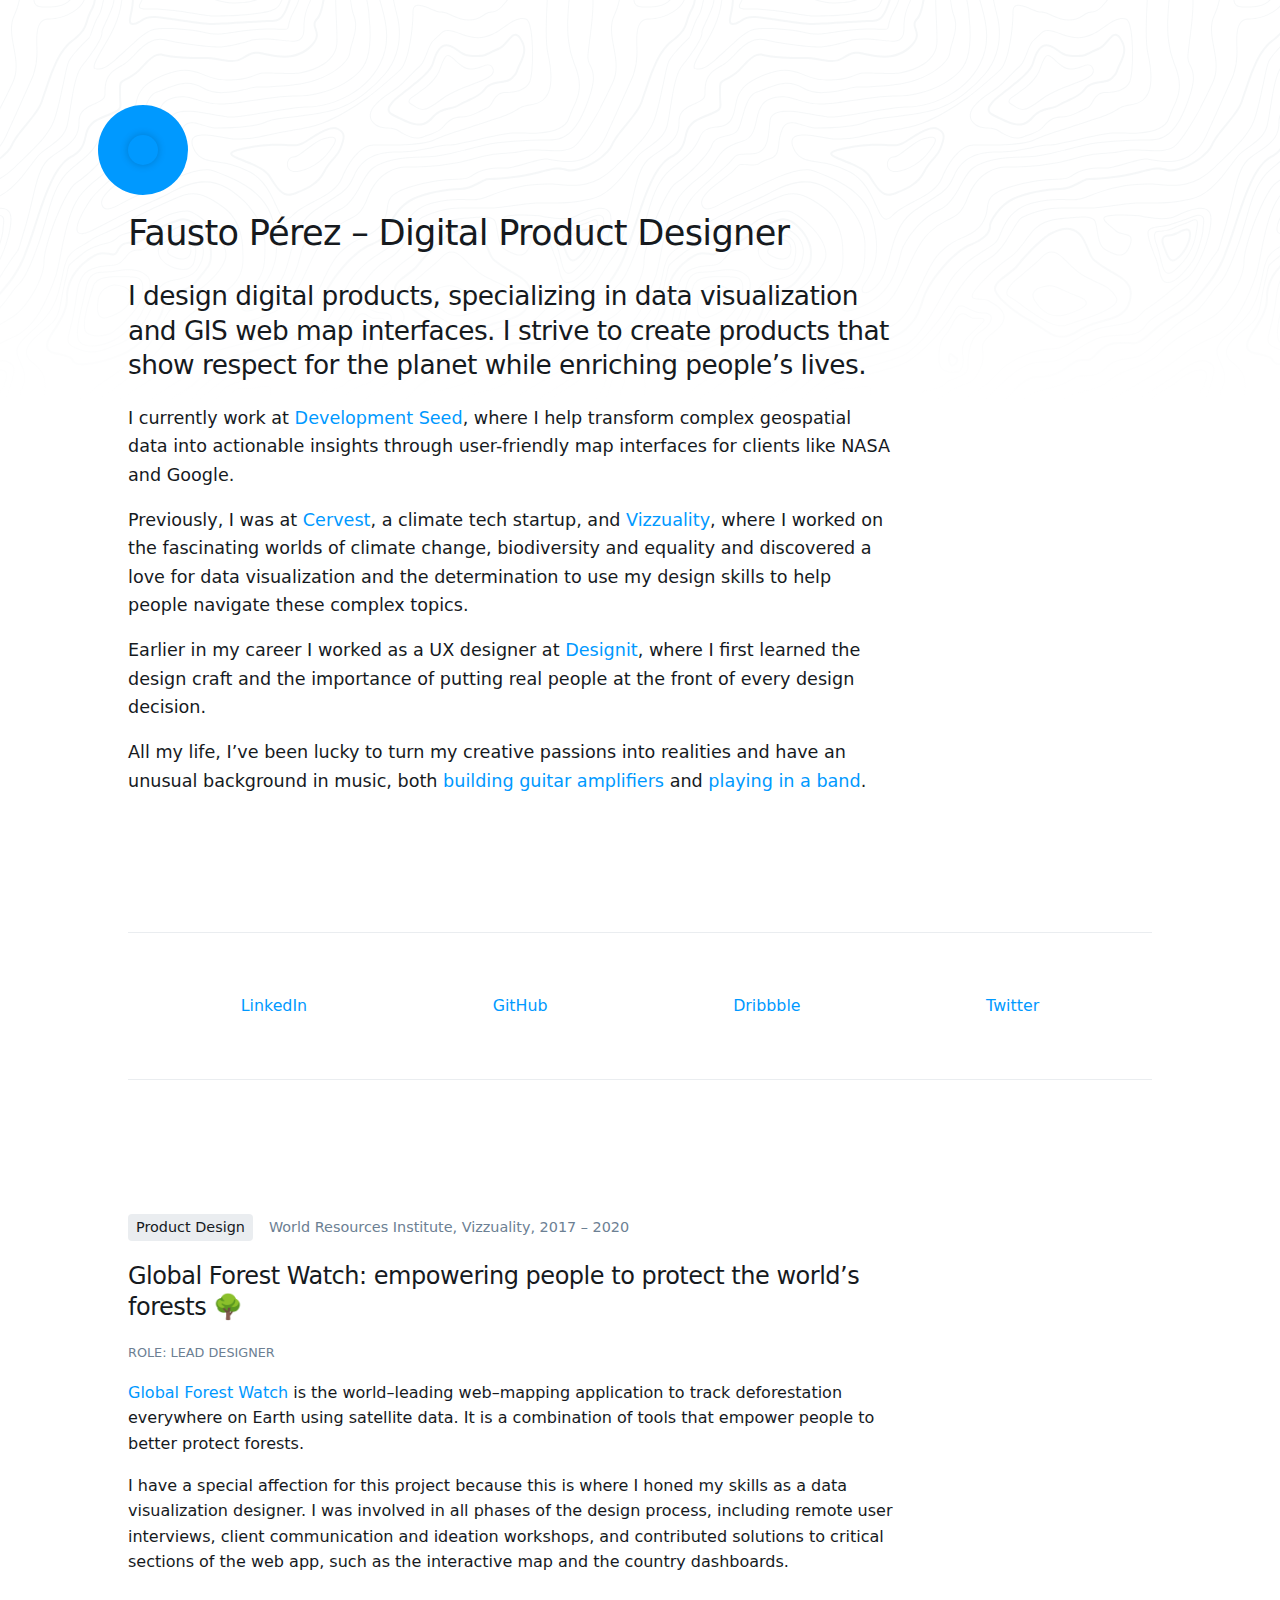
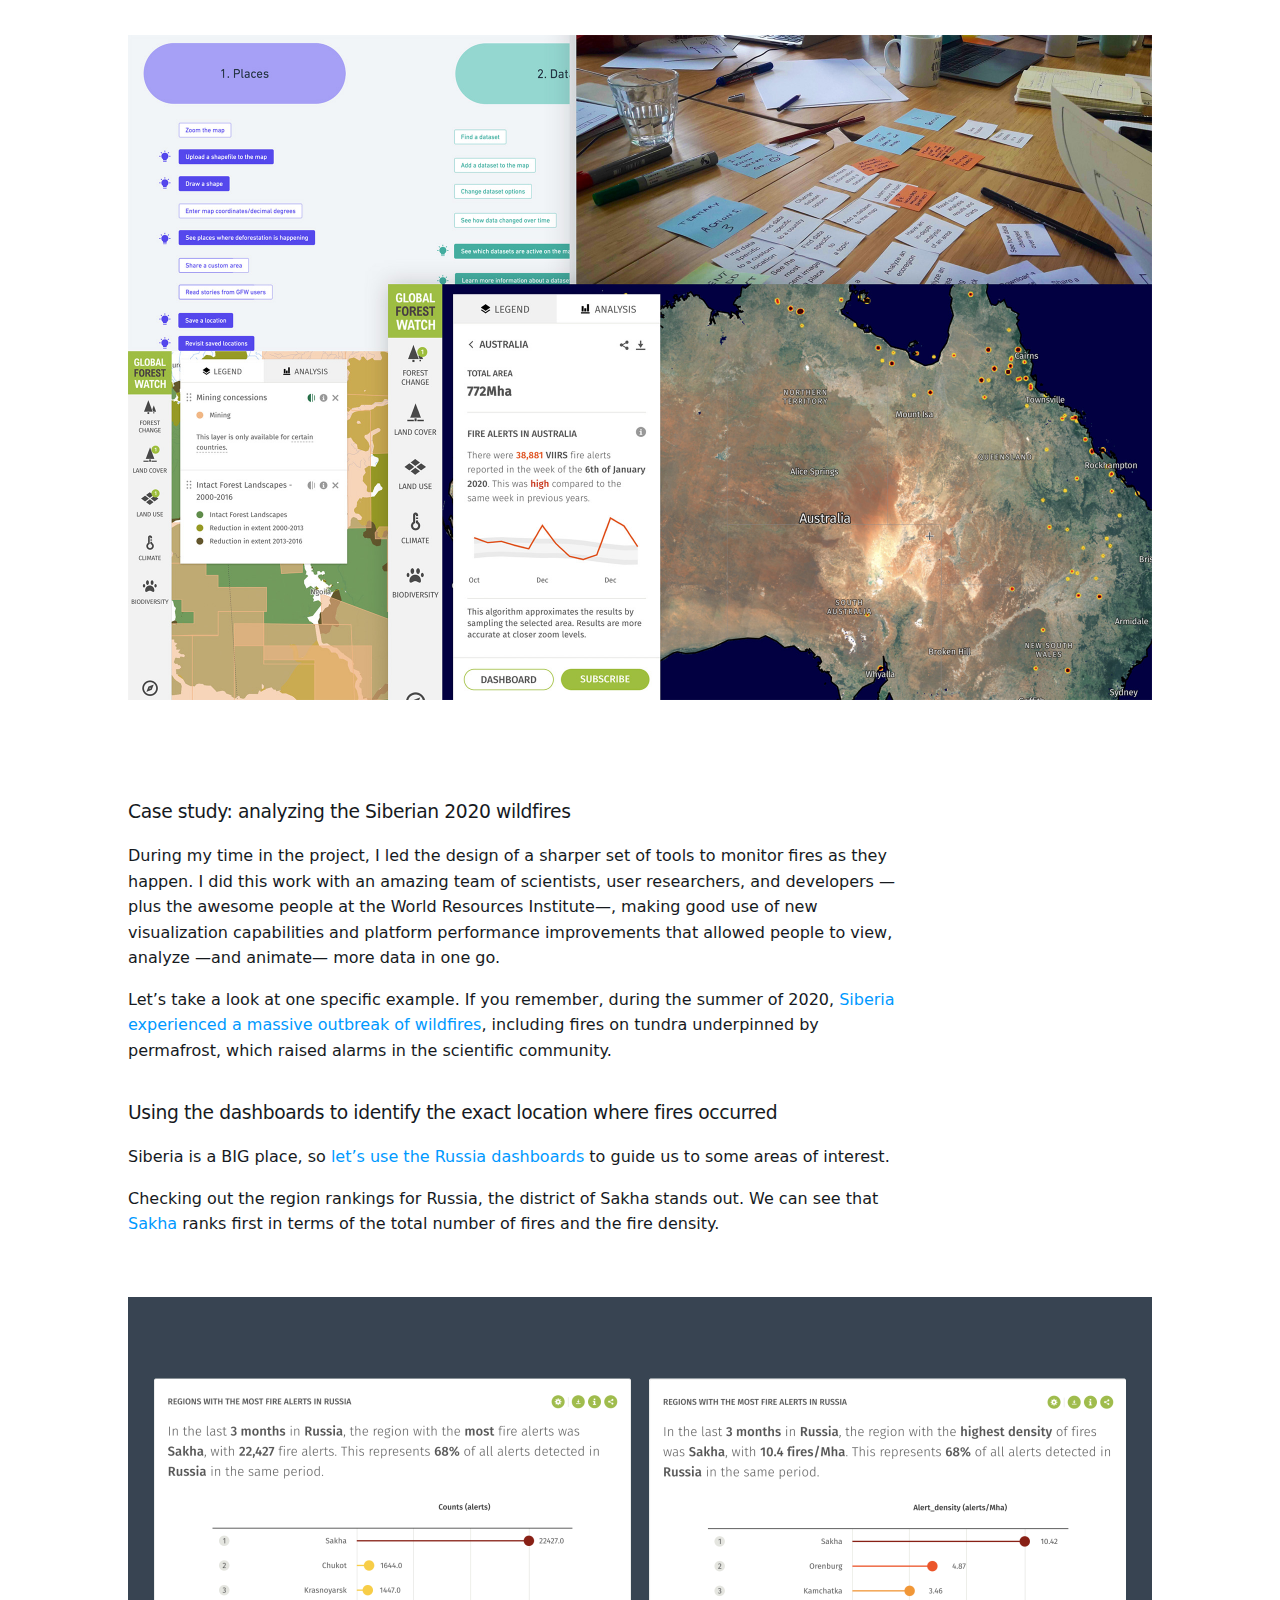
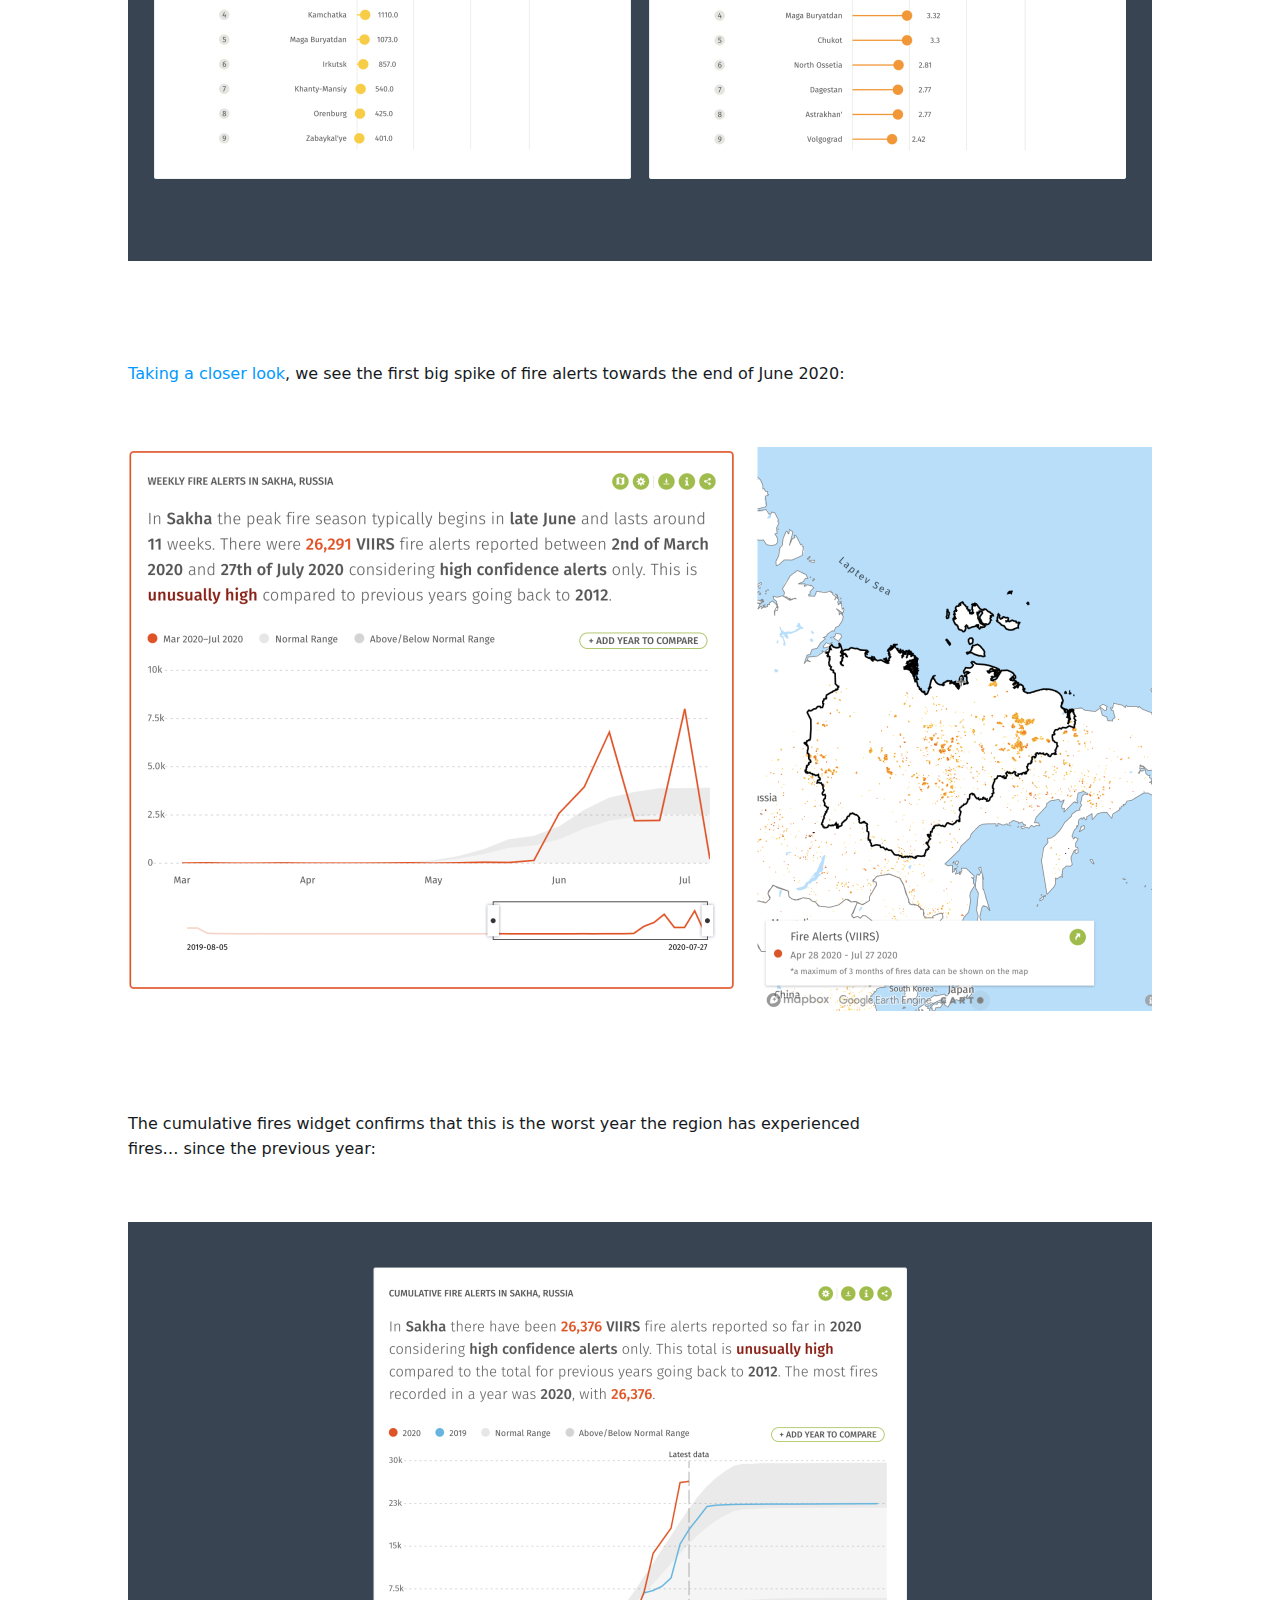
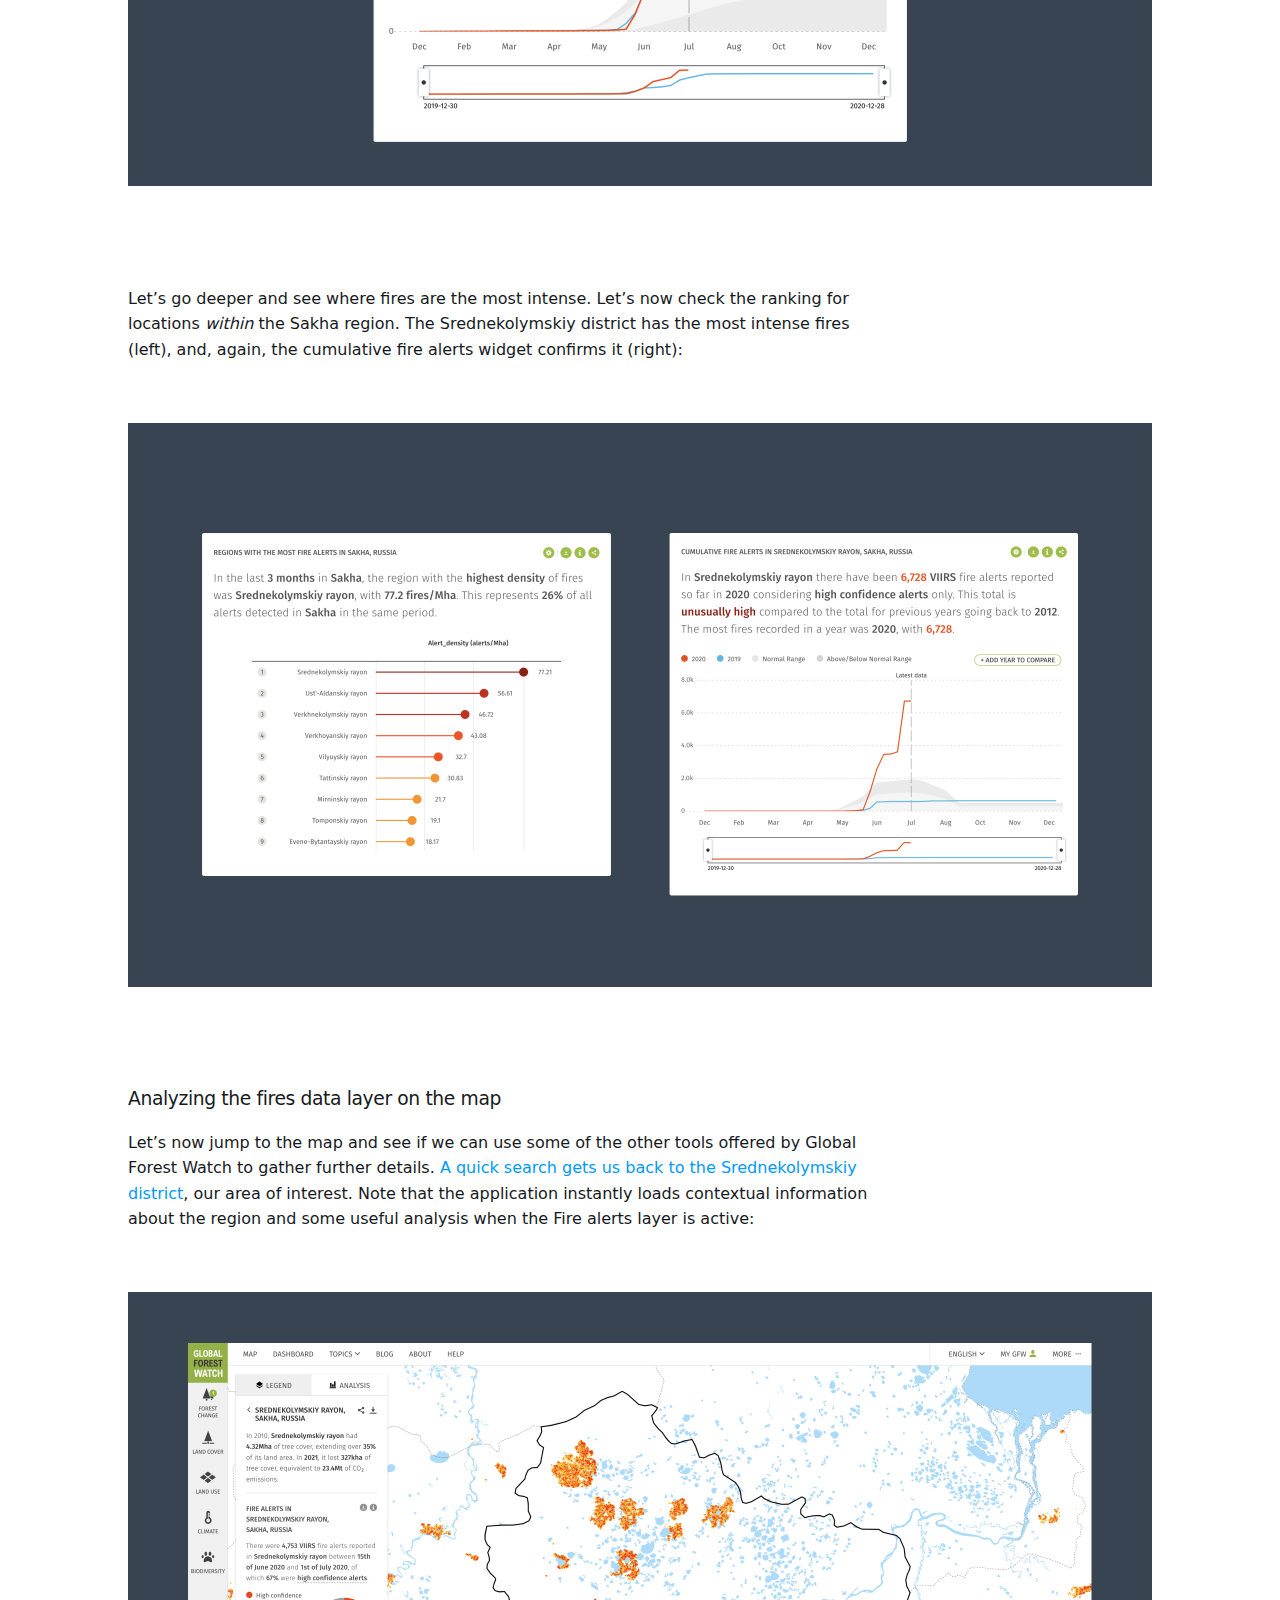
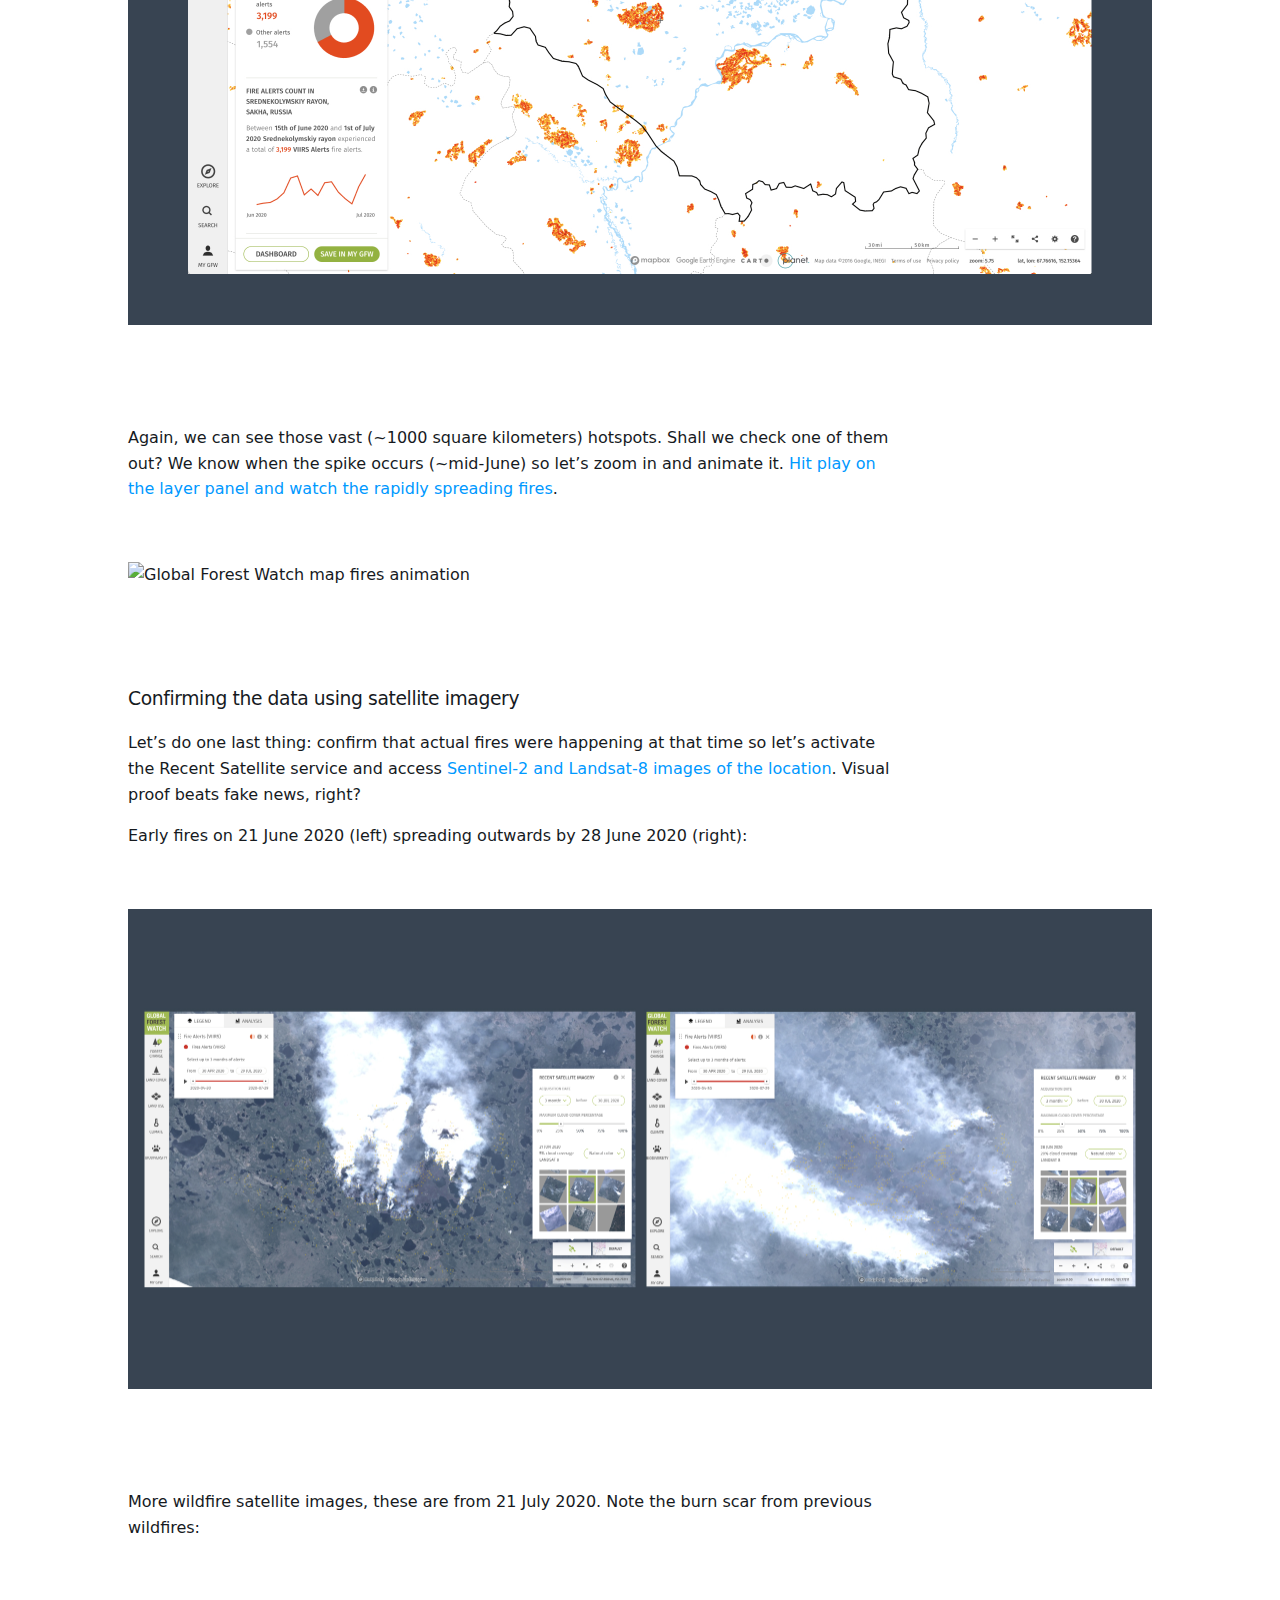
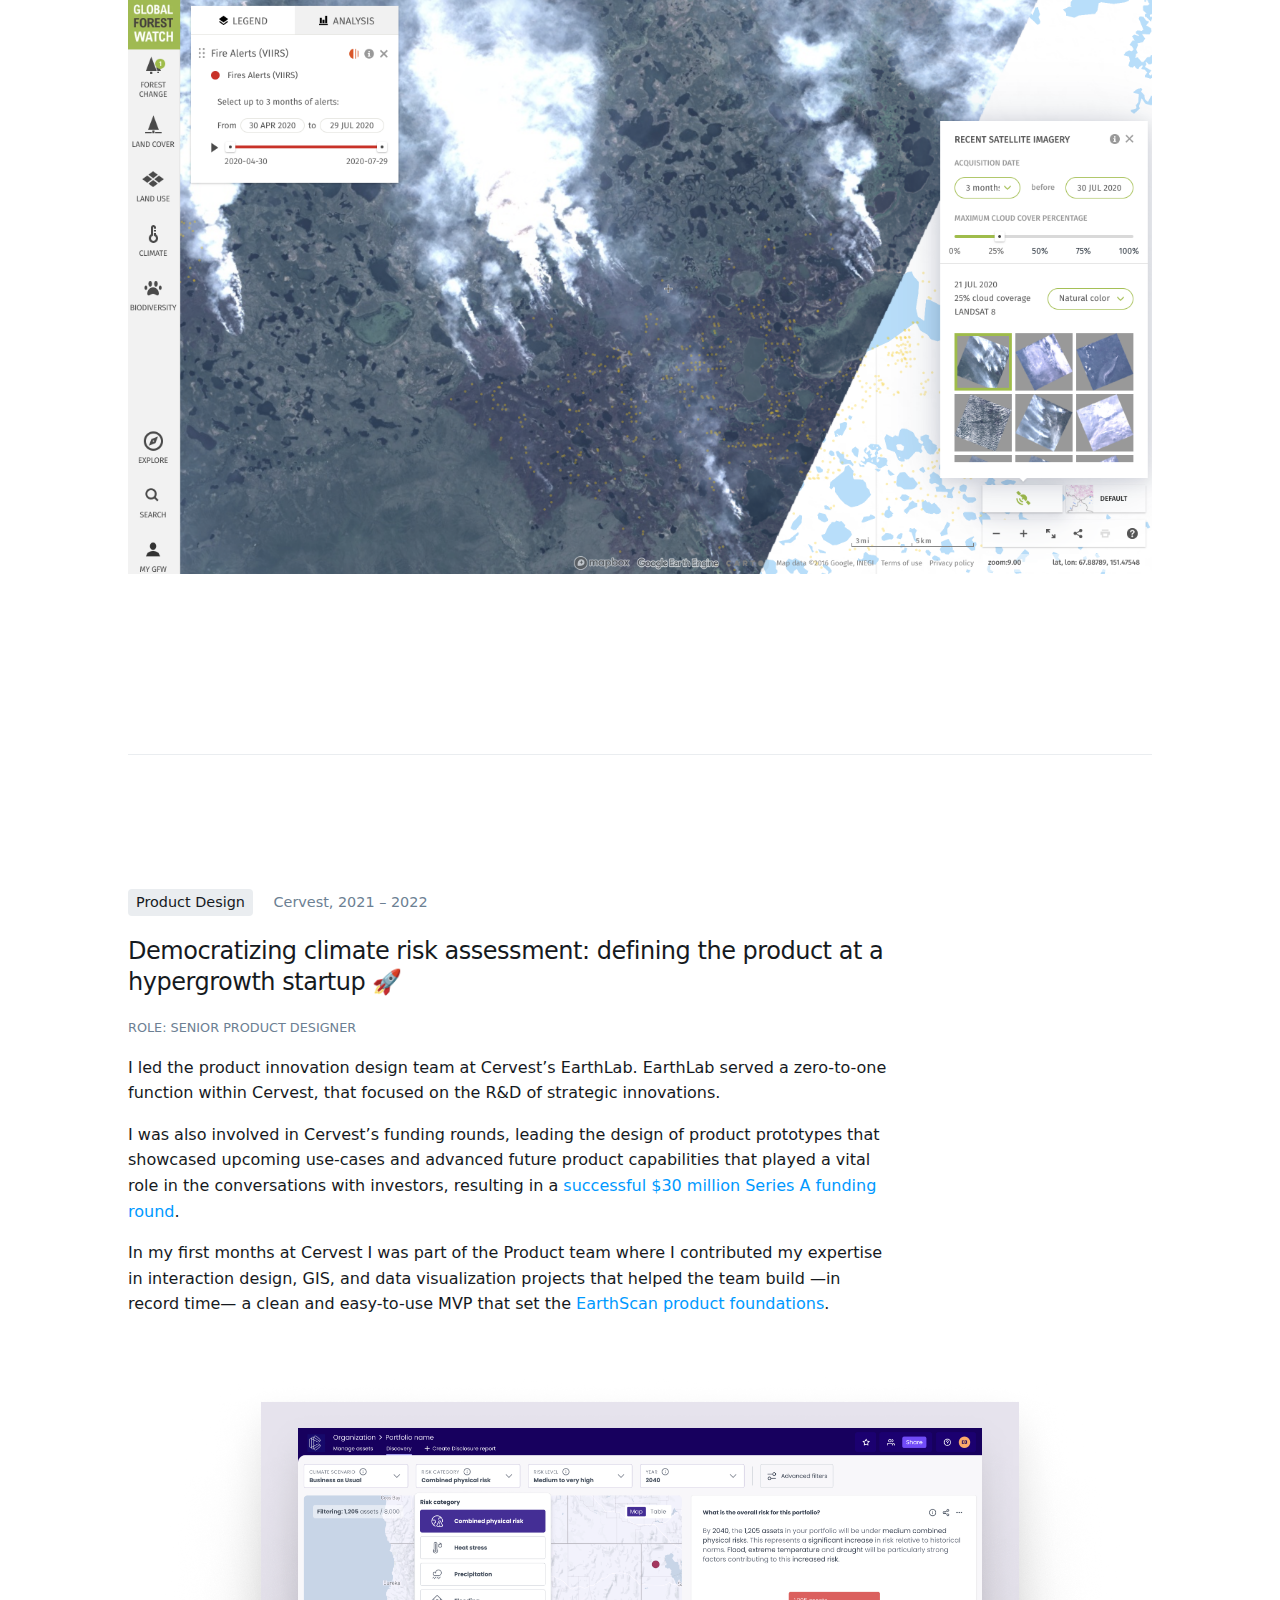
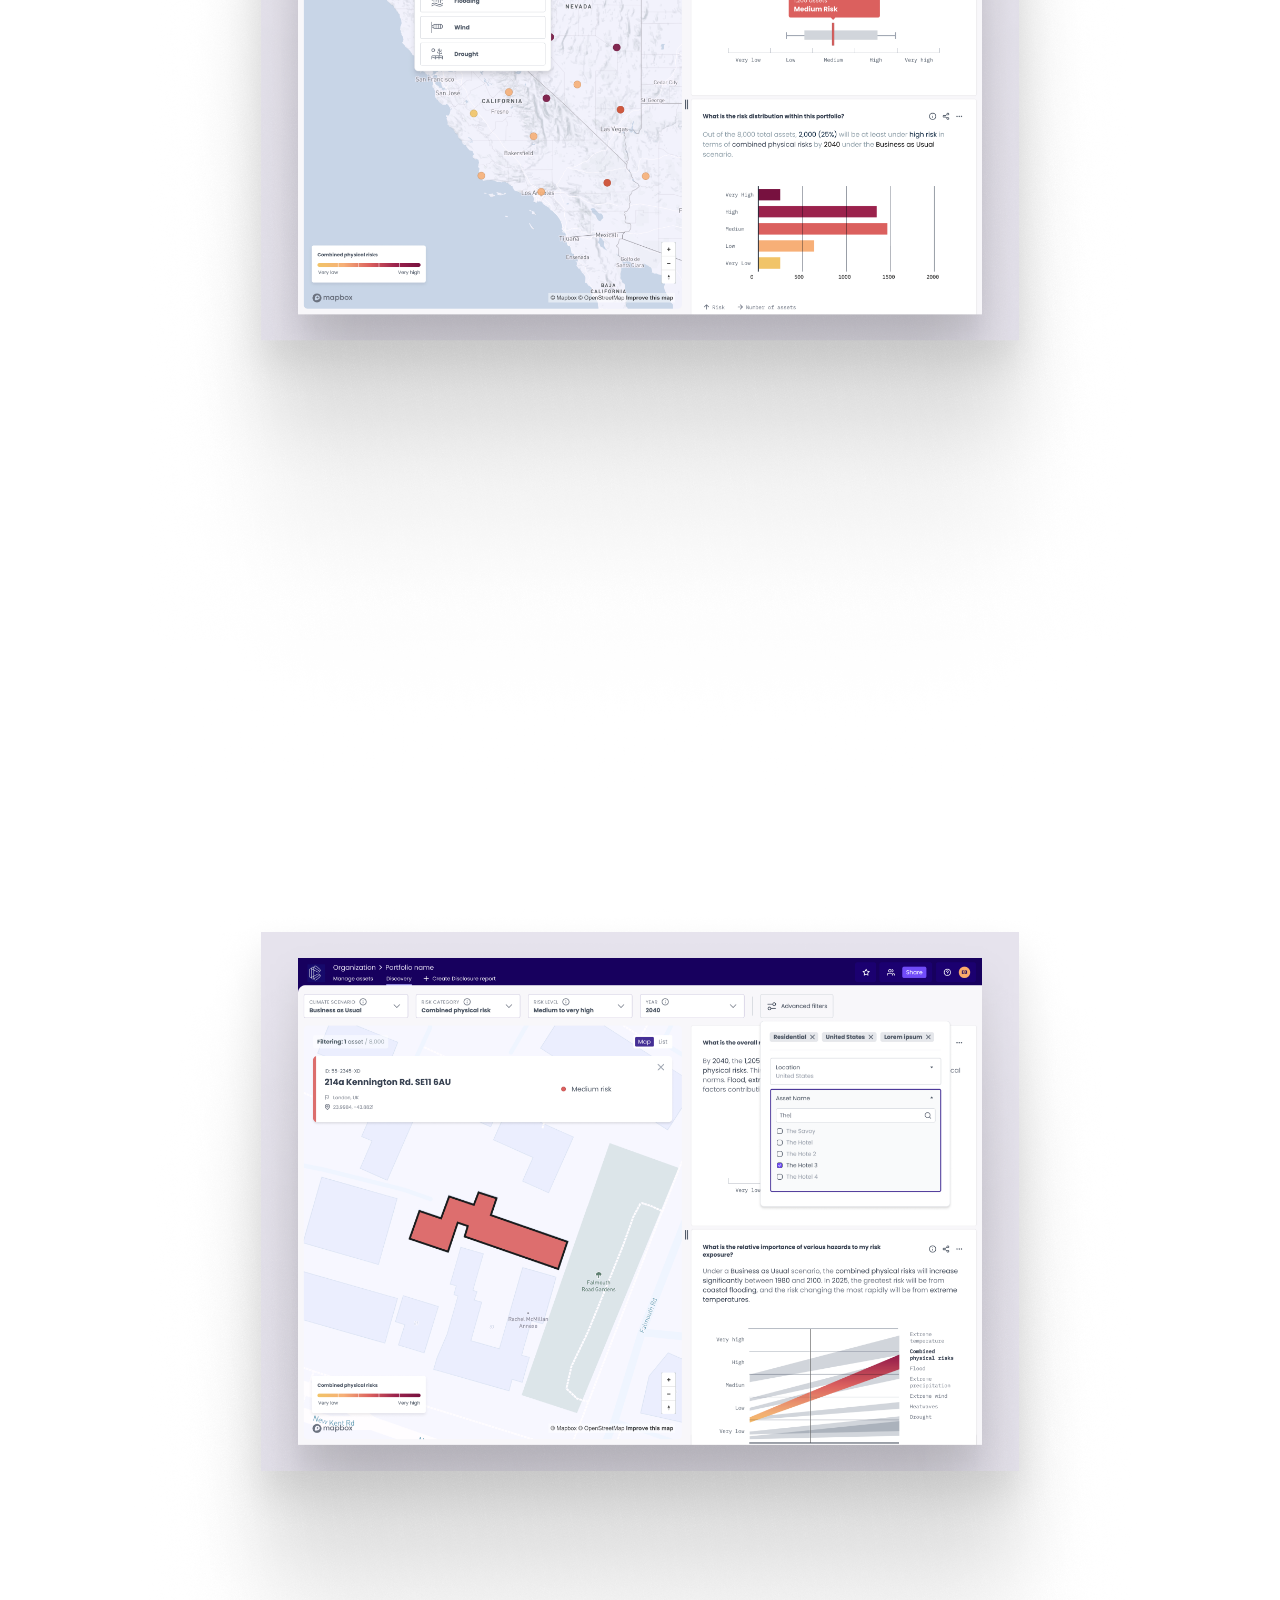
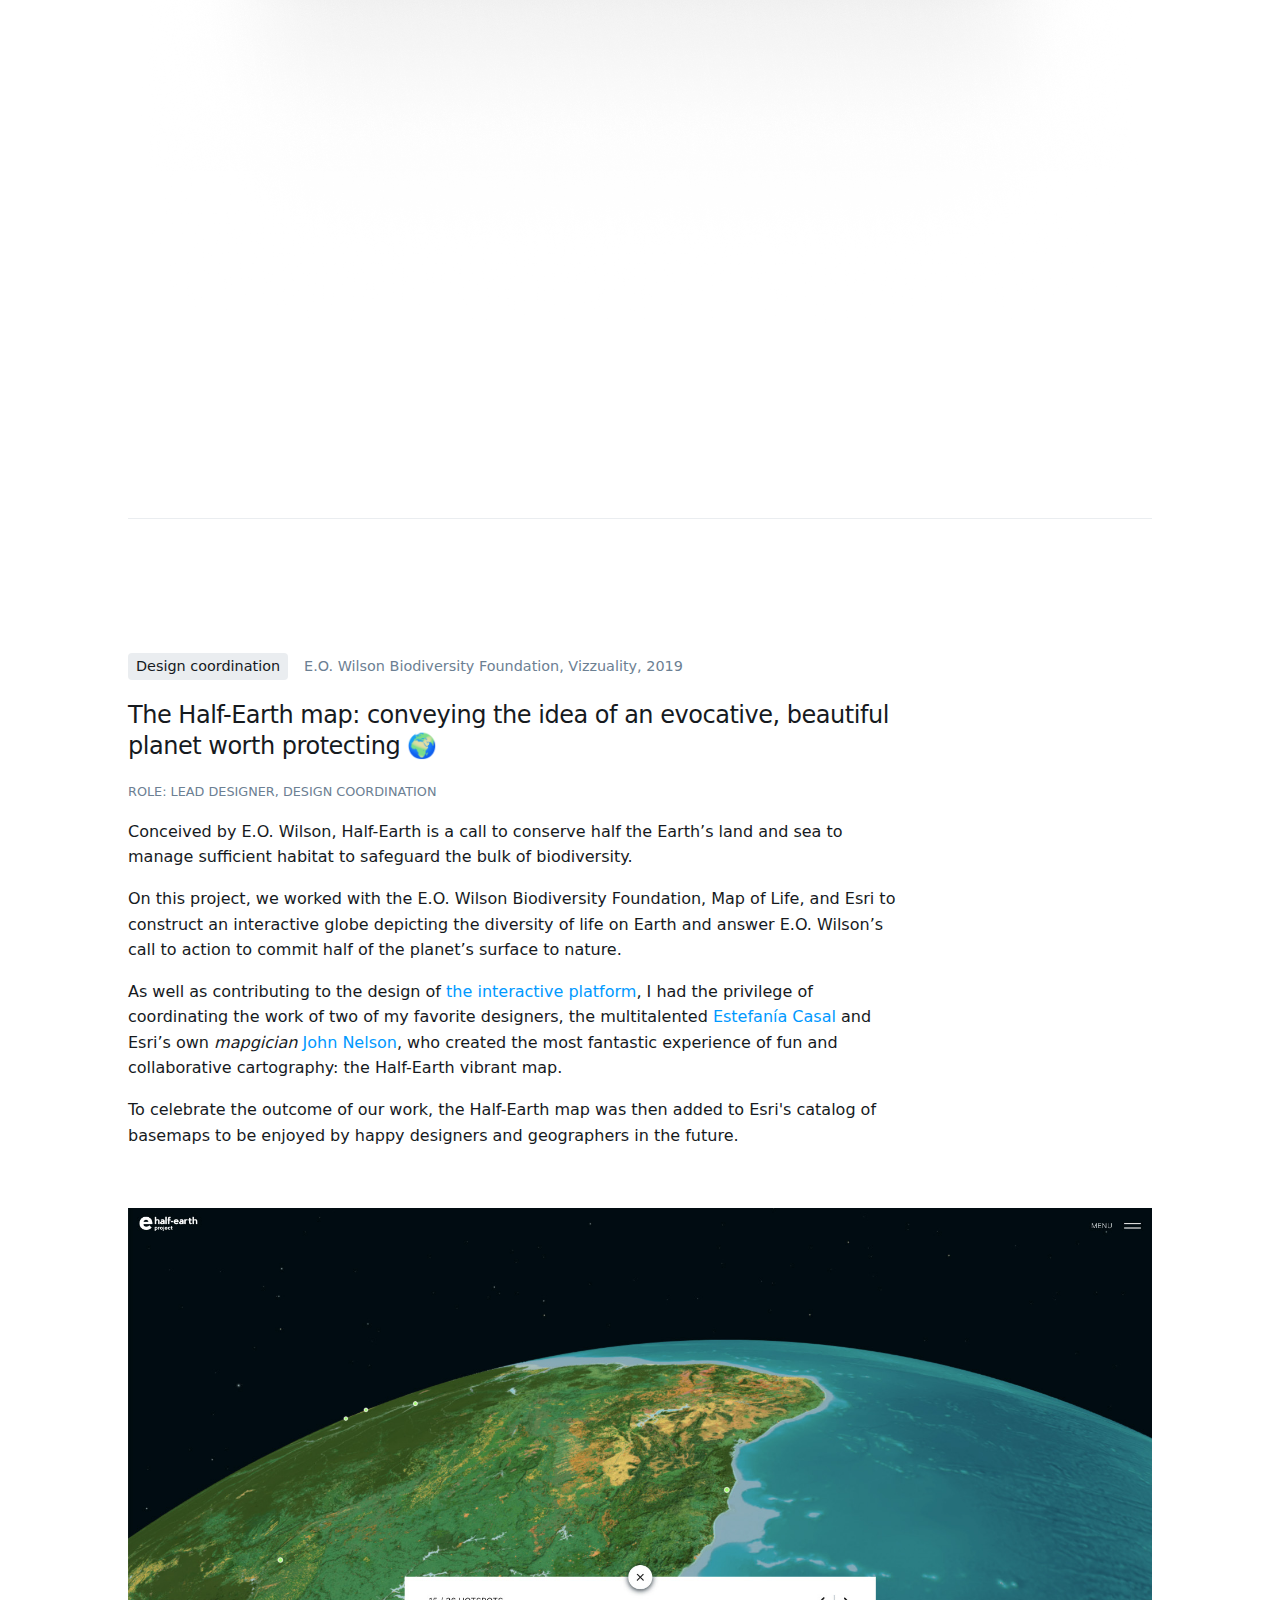
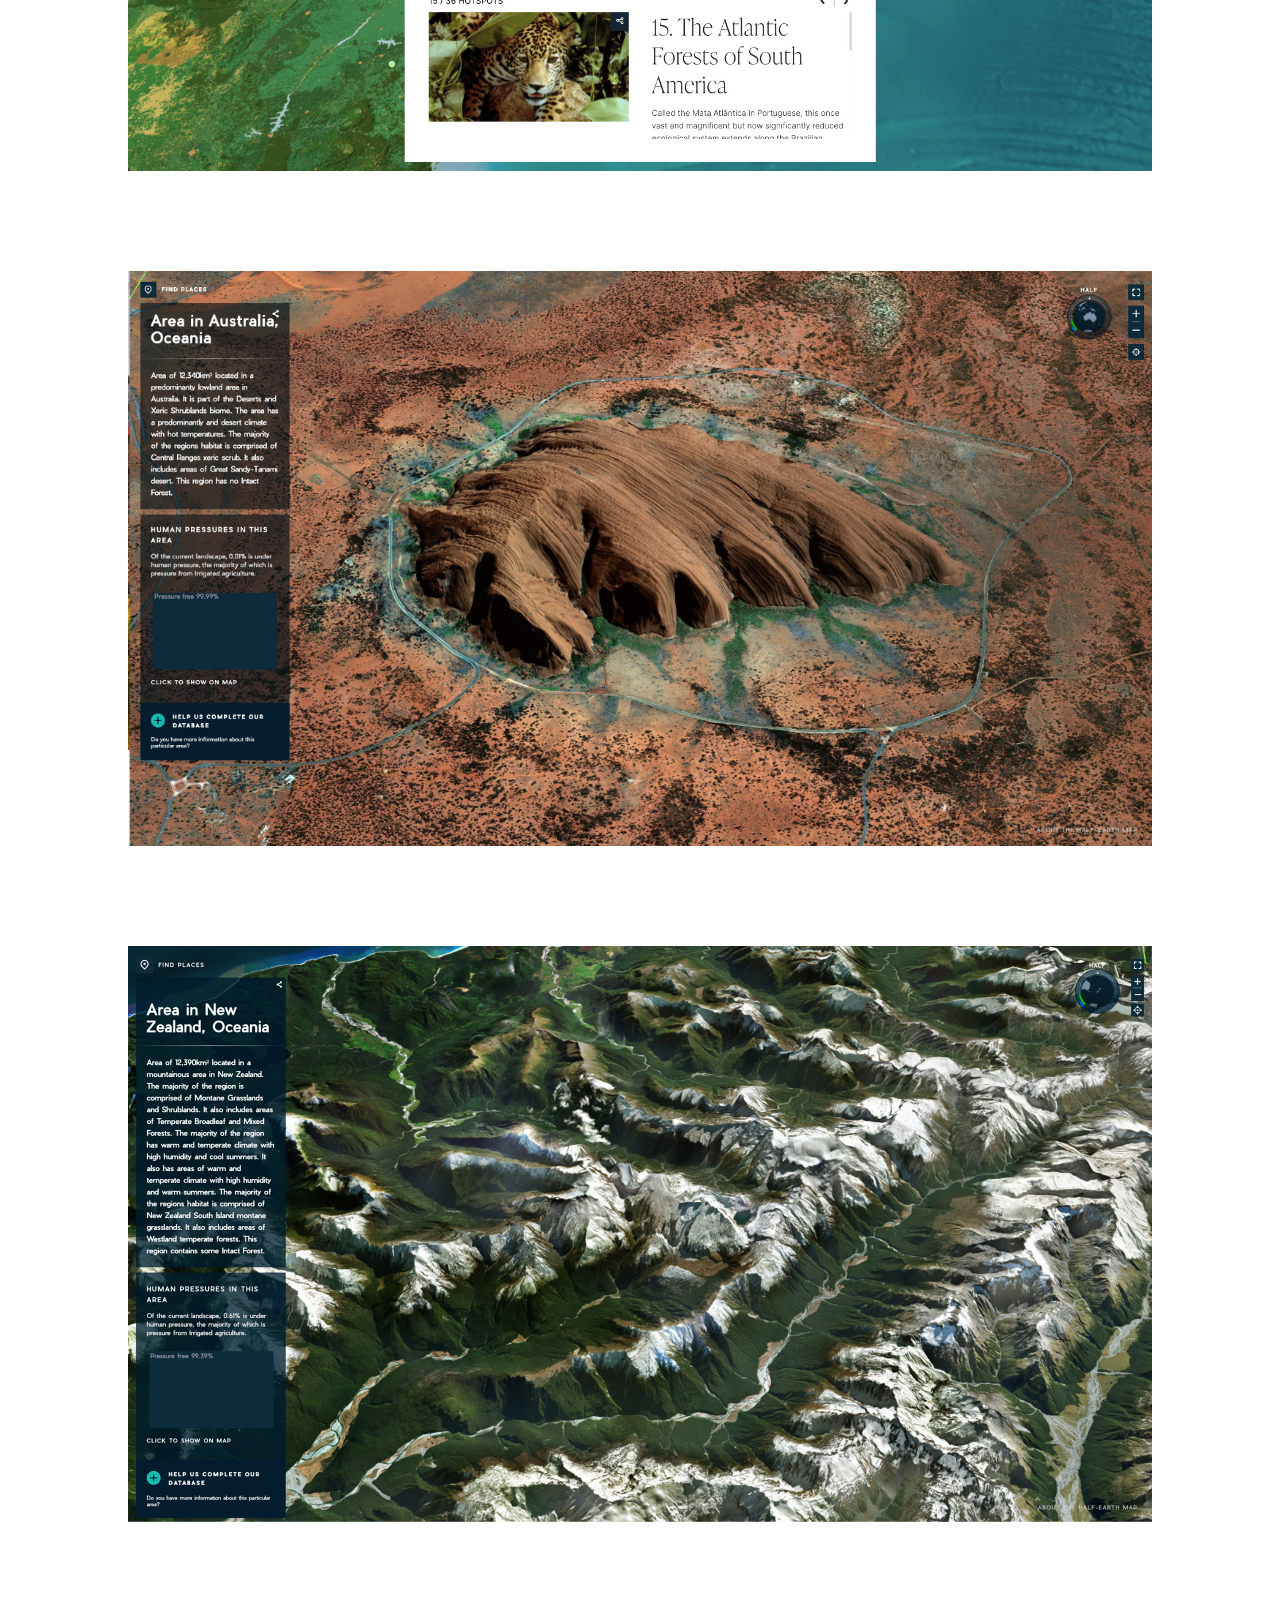
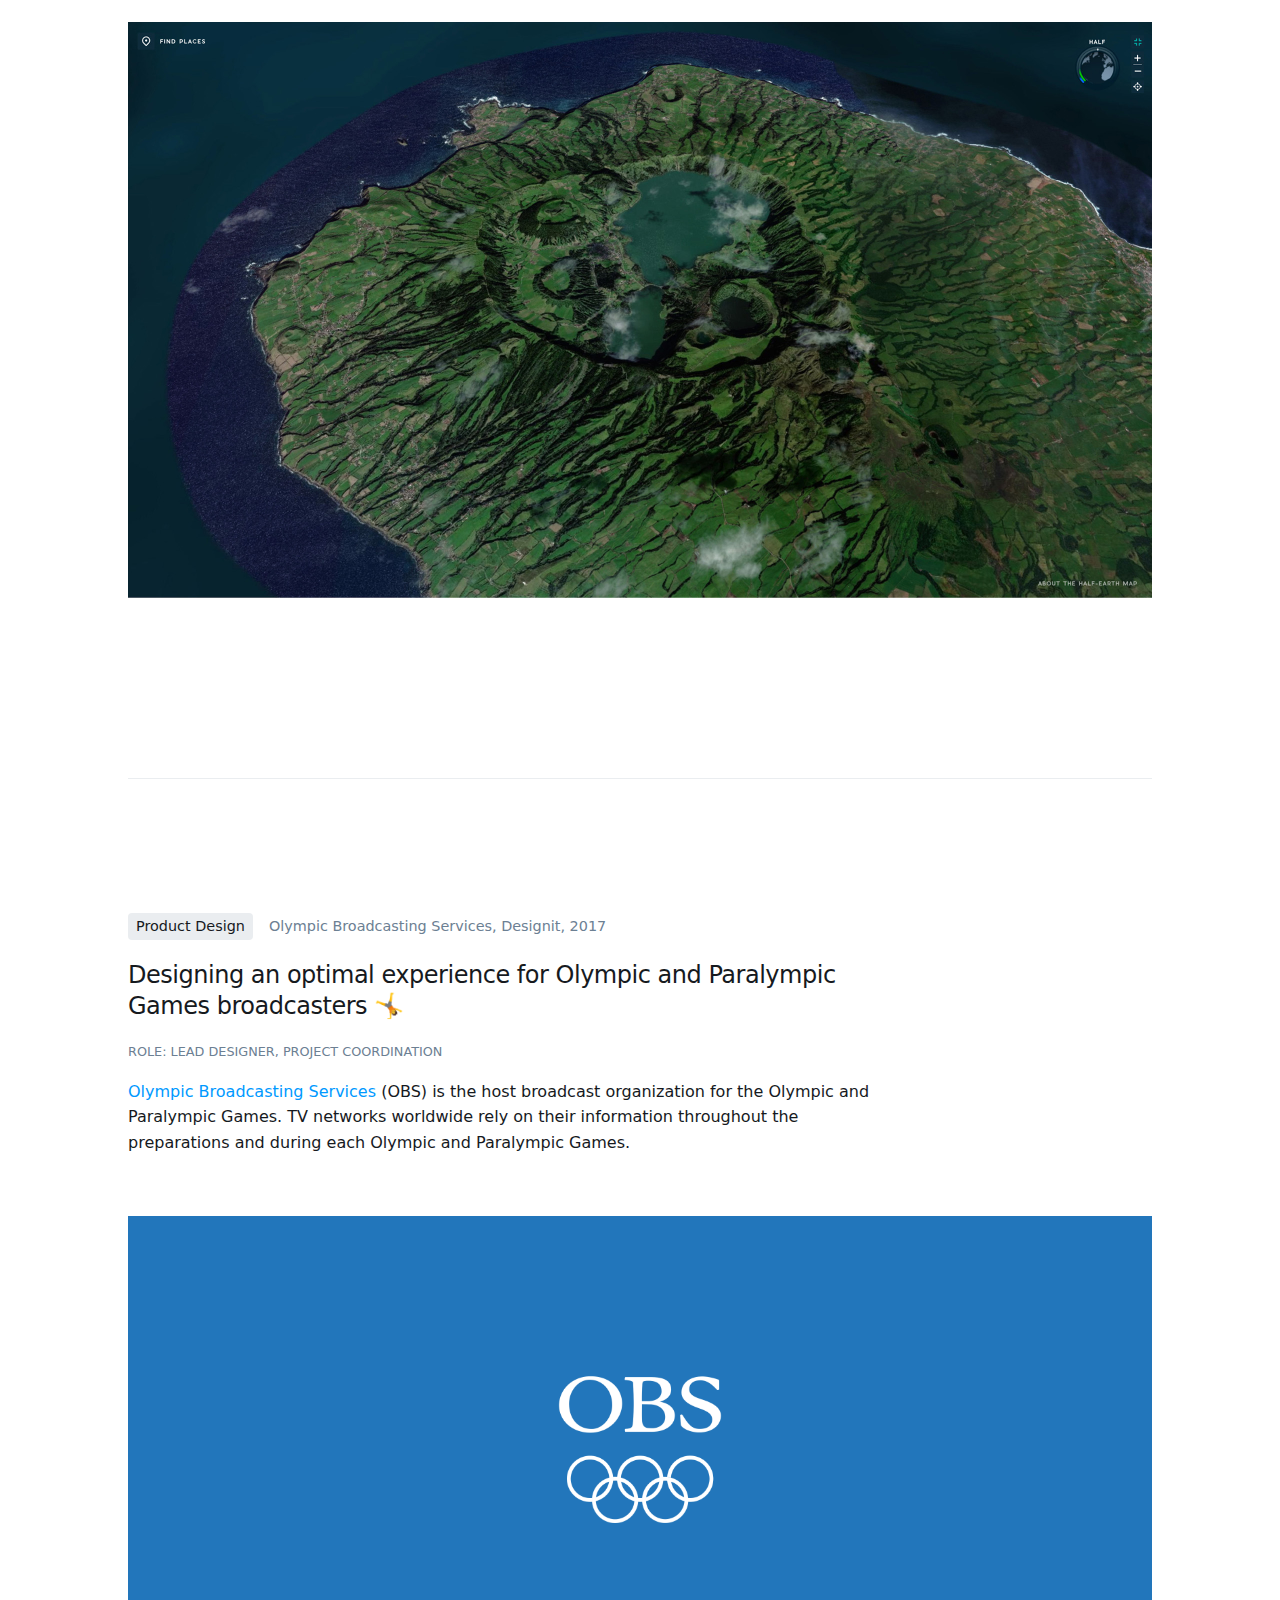
==== commit 2dbeedeb: "Revert "Update index.html"" ====
--- a/index.html
+++ b/index.html
@@ -28,7 +28,7 @@
         <p>I currently work at <a href="https://developmentseed.org/">Development Seed</a>, where I help transform complex geospatial data into actionable insights through user-friendly map interfaces for clients like NASA and Google.</p>
 		<p>Previously, I was at <a href="https://cervest.earth/">Cervest</a>, a climate tech startup, and <a href="https://www.vizzuality.com/">Vizzuality</a>, where I worked on the fascinating worlds of climate change, biodiversity and equality and discovered a love for data visualization and the determination to use my design skills to help people navigate these complex topics.</p>
         <p>Earlier in my career I worked as a UX designer at <a href="https://www.designit.com/">Designit</a>, where I first learned the design craft and the importance of putting real people at the front of every design decision.</p>
-		<p>All my life, I’ve been lucky to turn my creative passions into realities and have an unusual background in music, <a href="http://faustone.com/">building guitar amplifiers</a> and <a href="https://play.spotify.com/artist/60DBQyJdsDMwQxr4cZ9twV">playing in a band</a>.</p>
+		<p>All my life, I’ve been lucky to turn my creative passions into realities and have an unusual background in music, both <a href="http://faustone.com/">building guitar amplifiers</a> and <a href="https://play.spotify.com/artist/60DBQyJdsDMwQxr4cZ9twV">playing in a band</a>.</p>
     </header>
     <section class="contact">
         <ul>
